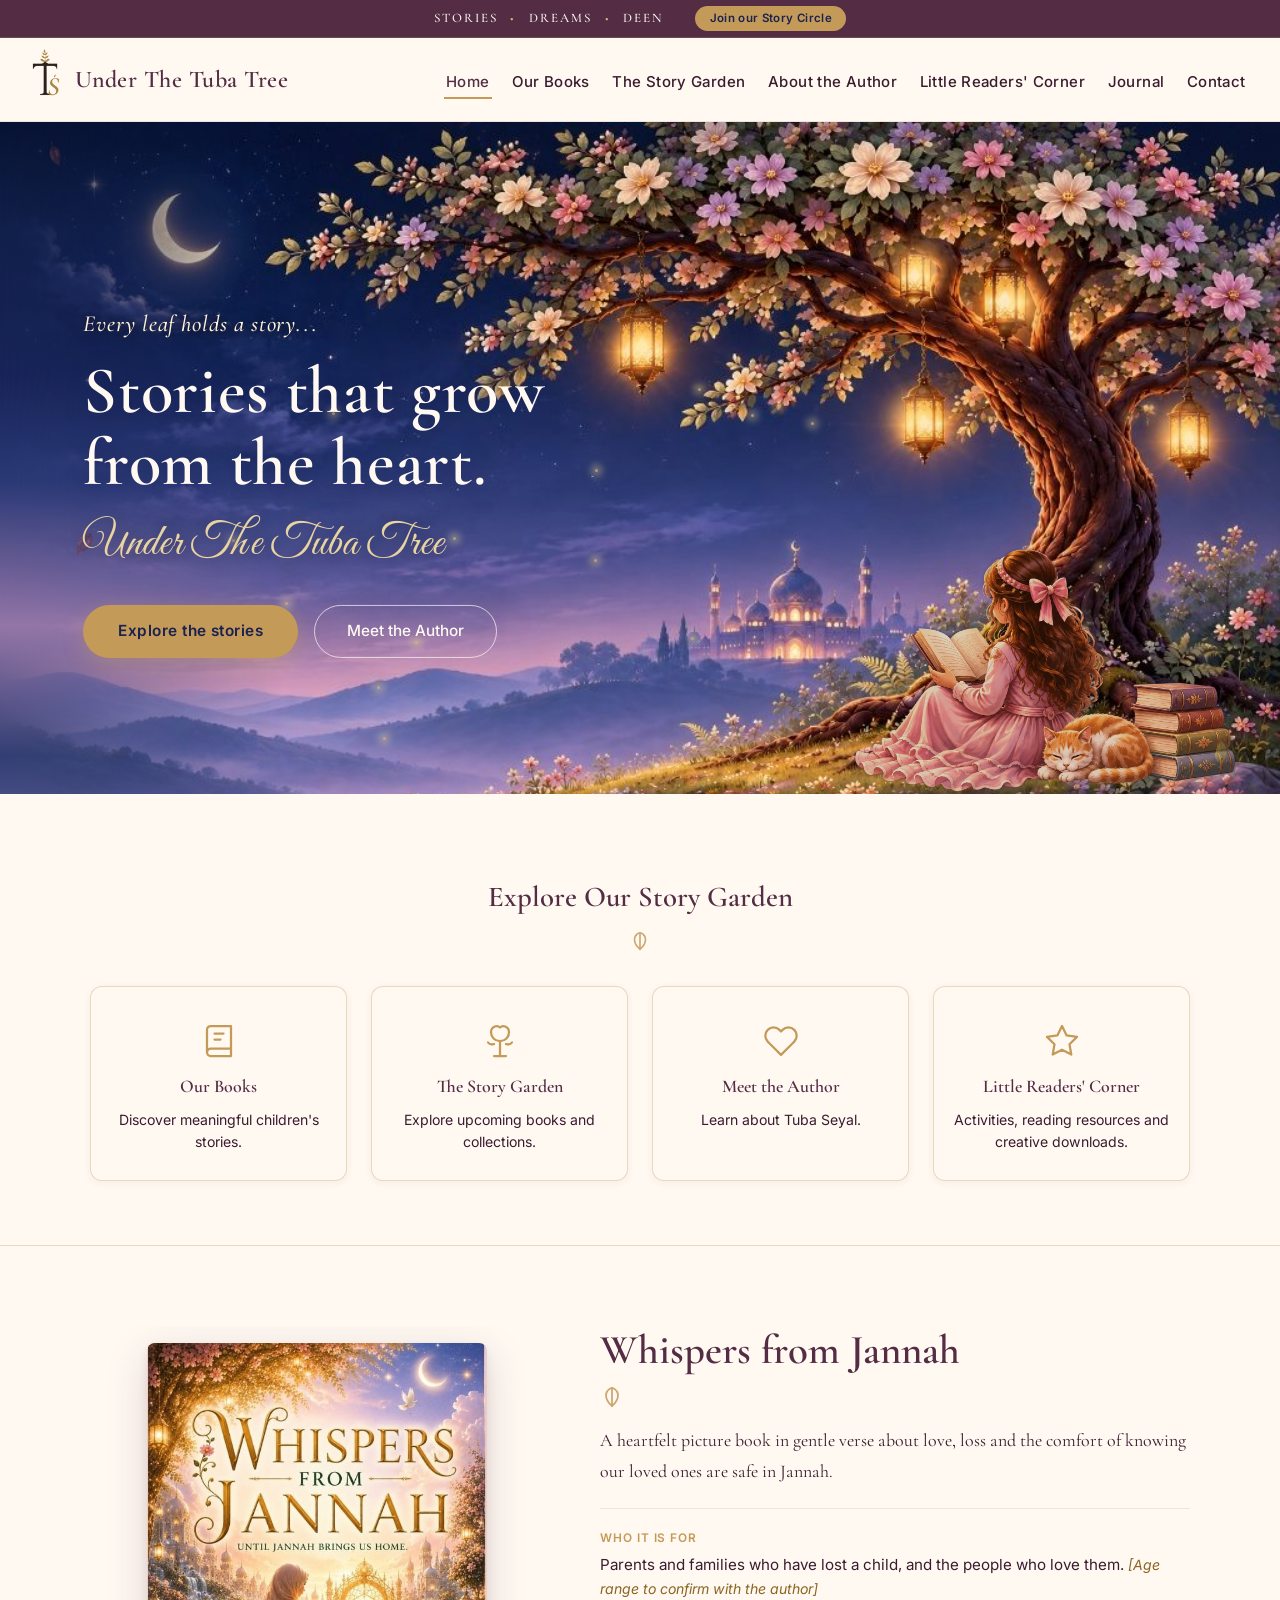
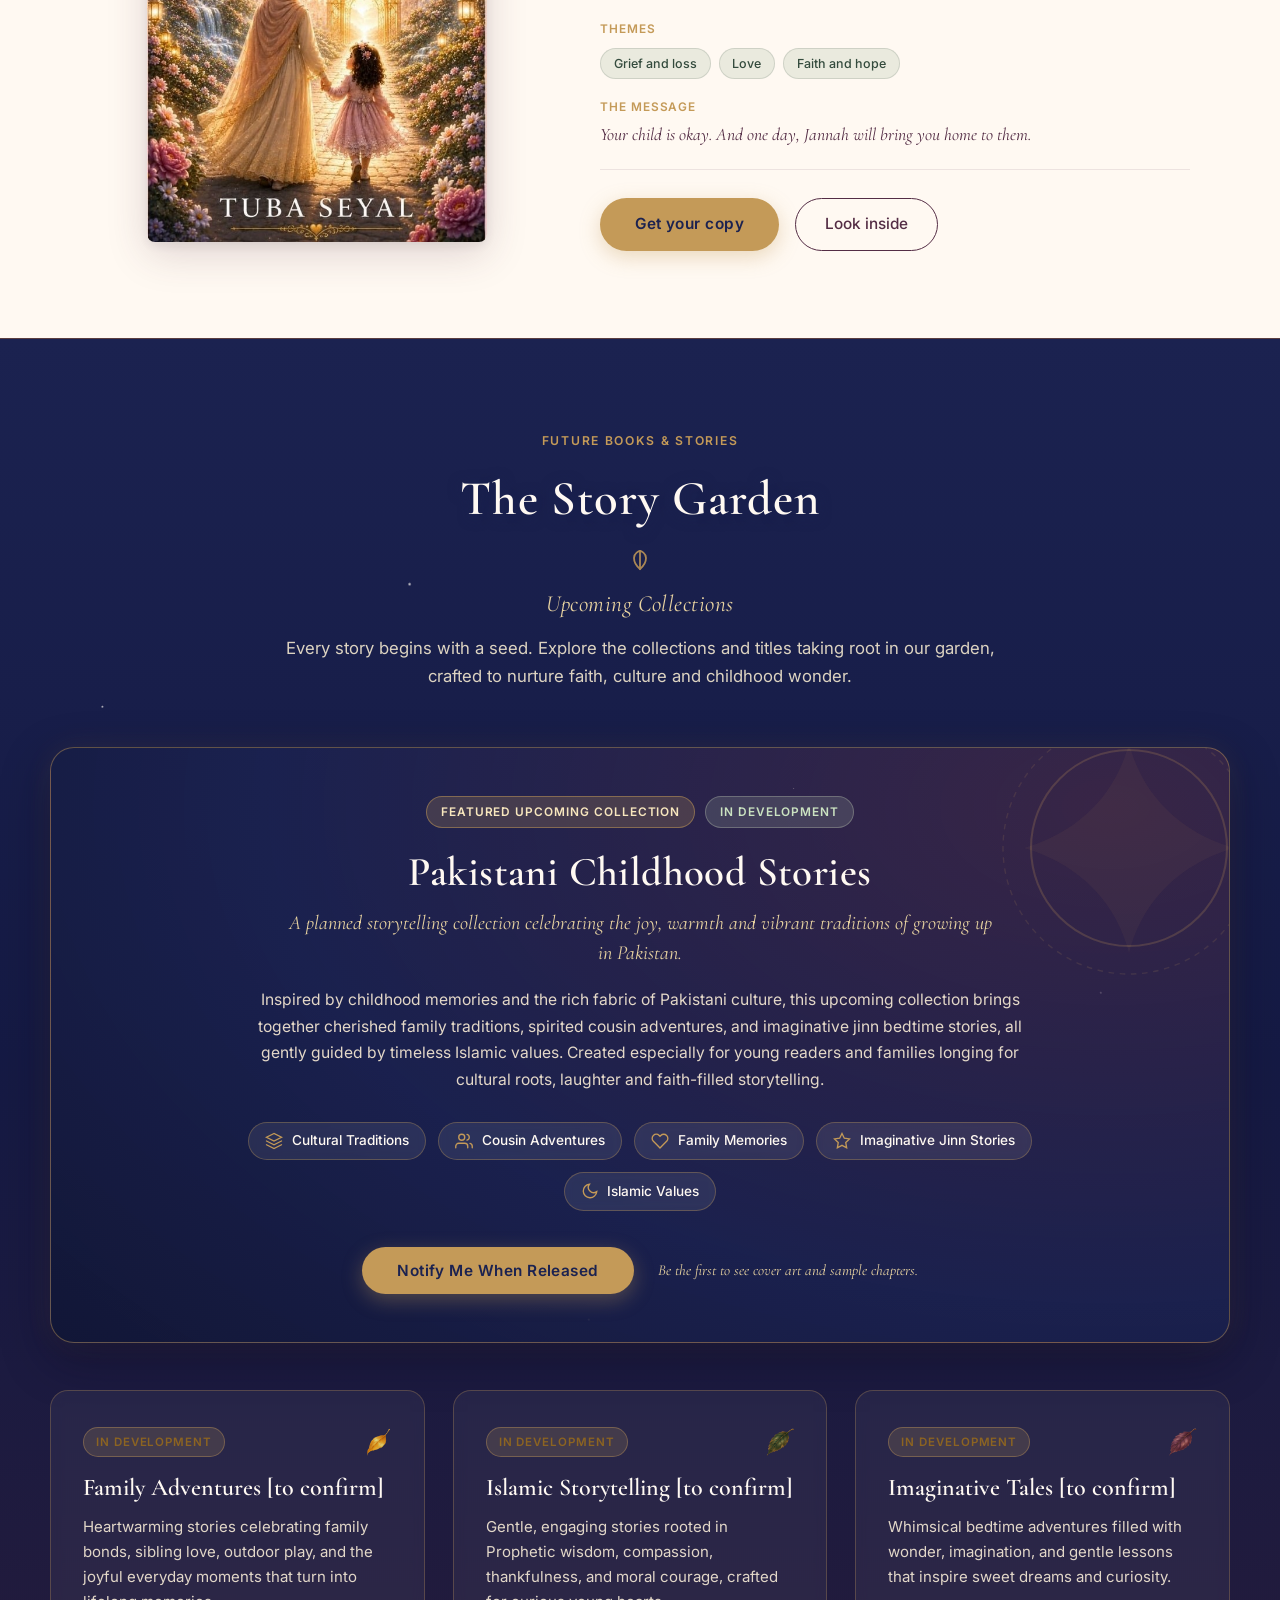
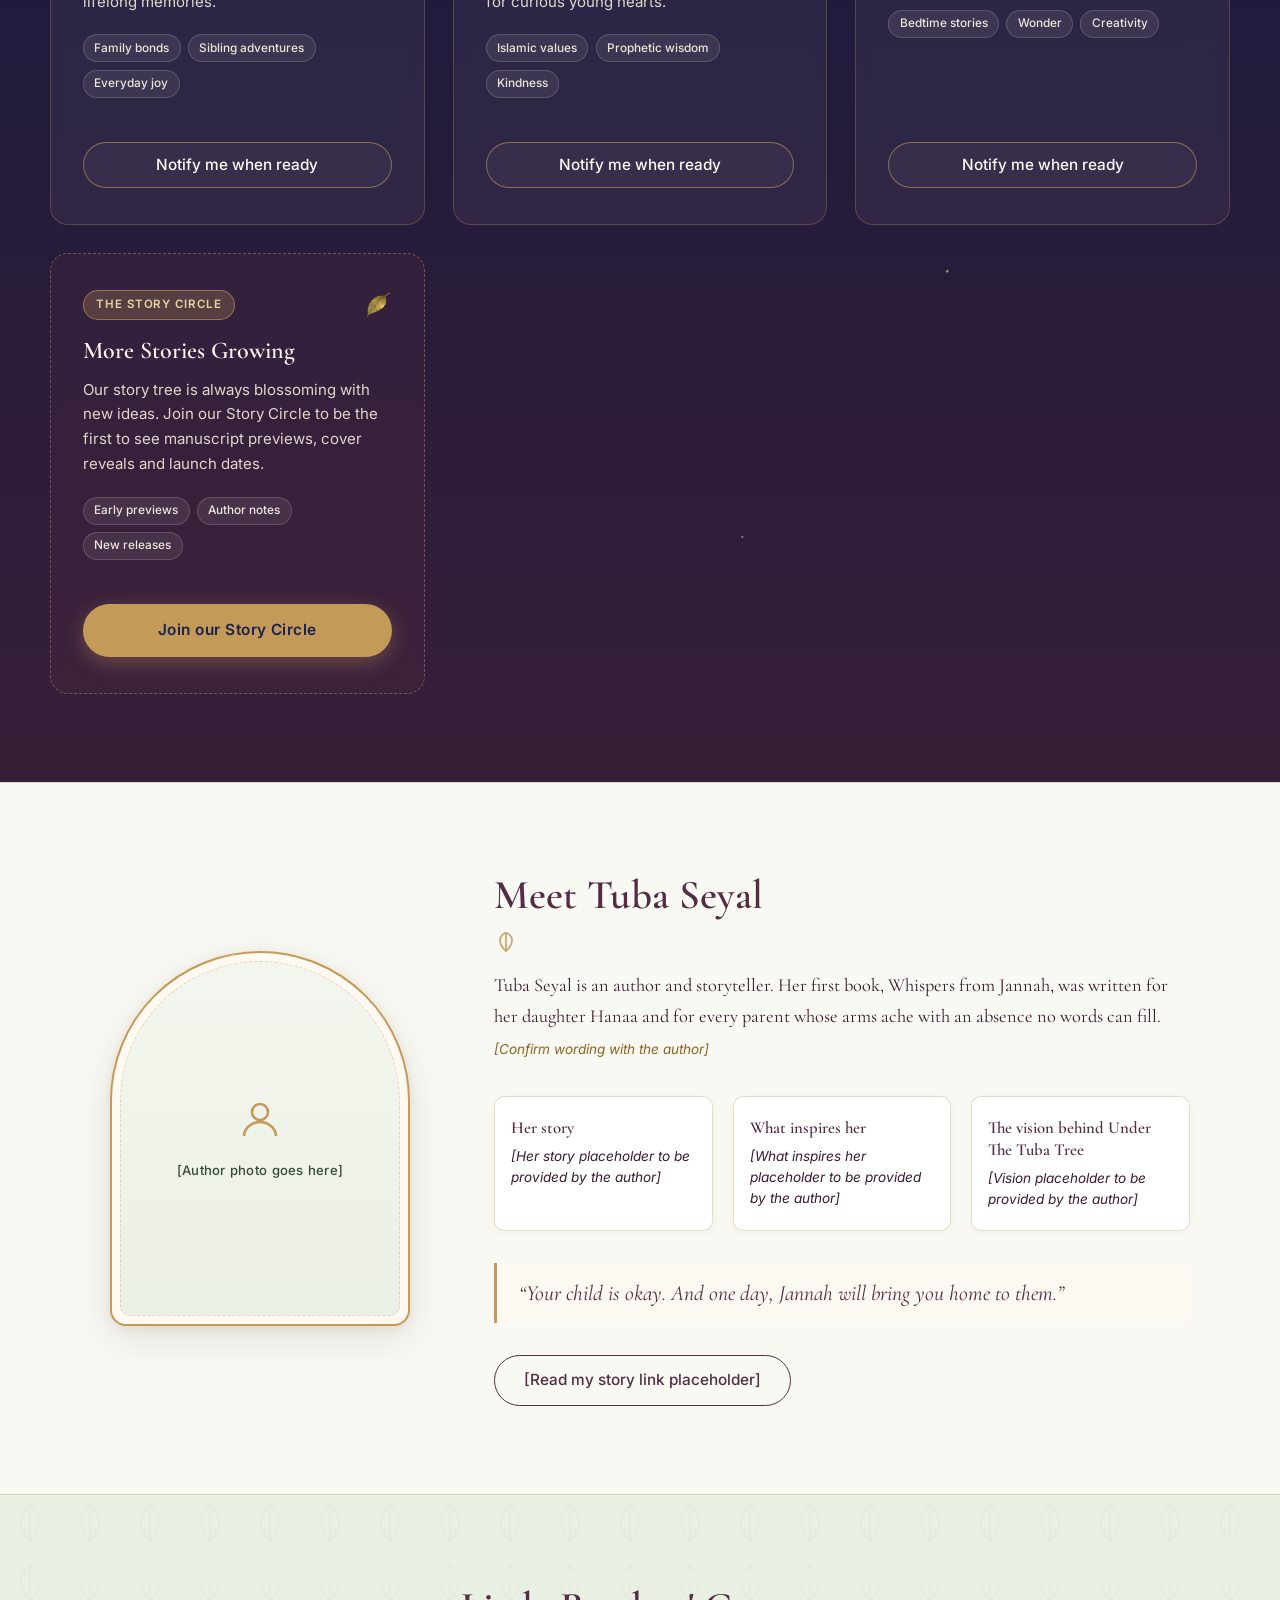
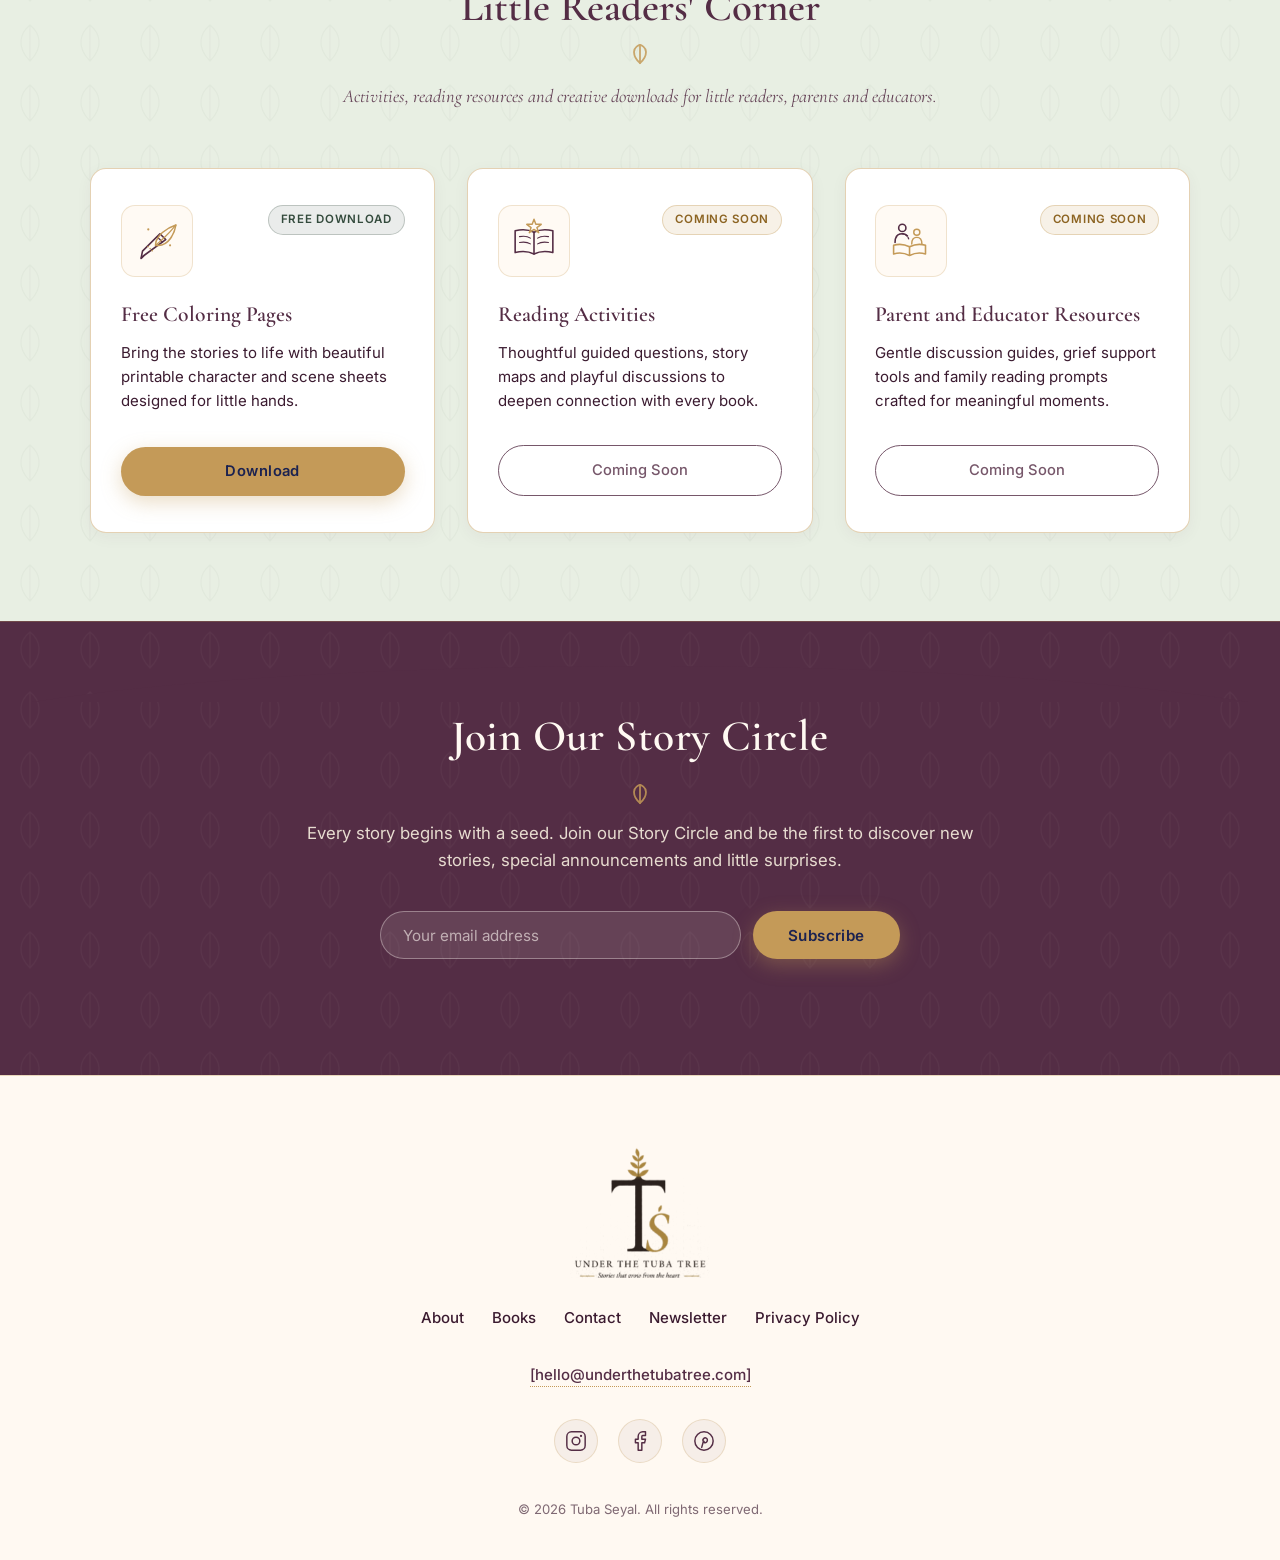
==== index.html @ 9bf0fc25 "gdf" ====
<!DOCTYPE html>
<html lang="en">
<head>
  <meta charset="UTF-8">
  <meta name="viewport" content="width=device-width, initial-scale=1.0">
  <title>Under The Tuba Tree | Stories • Dreams • Deen</title>
  <meta name="description" content="Under The Tuba Tree — heartfelt children's books woven with love, Islamic values and Pakistani heritage by Tuba Seyal.">

  <!-- Google Fonts Preconnect & Fonts -->
  <link rel="preconnect" href="https://fonts.googleapis.com">
  <link rel="preconnect" href="https://fonts.gstatic.com" crossorigin>
  <link href="https://fonts.googleapis.com/css2?family=Great+Vibes&family=Cormorant+Garamond:ital,wght@0,400;0,500;0,600;0,700;1,400;1,500&family=Inter:wght@400;500;600&display=swap" rel="stylesheet">

  <!-- Preload Fonts & Critical Hero Assets -->
  <link rel="preload" as="style" href="https://fonts.googleapis.com/css2?family=Great+Vibes&family=Cormorant+Garamond:ital,wght@0,400;0,500;0,600;0,700;1,400;1,500&family=Inter:wght@400;500;600&display=swap">
  <link rel="preload" as="image" href="assets/hero-bg.jpg?v=2" fetchpriority="high">
  <link rel="preload" as="image" href="assets/reader.png?v=2">
  <link rel="preload" as="image" href="assets/logo-mark.png?v=4">

  <!-- Stylesheet -->
  <link rel="stylesheet" href="style.css?v=22">
</head>
<body>

  <!-- Skip-to-content accessible link -->
  <a href="#heroSection" class="skip-link">Skip to main content</a>

  <!-- ===== TOP BAR (Deep Plum) ===== -->
  <header class="top-bar" id="topBar">
    <div class="top-bar__inner">
      <p class="top-bar__tagline">
        Stories <span class="bullet" aria-hidden="true">•</span> Dreams <span class="bullet" aria-hidden="true">•</span> Deen
      </p>
      <a href="#newsletter" class="top-bar__cta-btn">Join our Story Circle</a>
    </div>
  </header>

  <!-- ===== MAIN NAVIGATION ===== -->
  <nav class="main-nav" id="mainNav" aria-label="Main Navigation">
    <div class="main-nav__inner">
      <a href="#" class="brand-logo" aria-label="Under The Tuba Tree Home">
        <img src="assets/logo-mark.png?v=4" alt="Under The Tuba Tree sprout monogram" class="brand-logo__mark">
        <span class="brand-logo__text">Under The Tuba Tree</span>
      </a>

      <!-- Desktop Navigation Links -->
      <ul class="nav-menu nav-menu--desktop" id="navMenuDesktop">
        <li><a href="#" class="nav-link active">Home</a></li>
        <li><a href="#featured-book" class="nav-link">Our Books</a></li>
        <li><a href="#story-garden" class="nav-link">The Story Garden</a></li>
        <li><a href="#about" class="nav-link">About the Author</a></li>
        <li><a href="#readers-corner" class="nav-link">Little Readers' Corner</a></li>
        <li><a href="#journal" class="nav-link">Journal</a></li>
        <li><a href="#contact" class="nav-link">Contact</a></li>
      </ul>

      <!-- Mobile Hamburger Button -->
      <button class="menu-toggle" id="menuToggle" aria-label="Toggle navigation menu" aria-expanded="false" aria-controls="mobileDrawer">
        <span class="bar"></span>
        <span class="bar"></span>
        <span class="bar"></span>
      </button>
    </div>
  </nav>

  <!-- ===== MOBILE DRAWER ===== -->
  <div class="mobile-drawer" id="mobileDrawer" role="dialog" aria-label="Navigation menu" aria-modal="true" hidden>
    <div class="mobile-drawer__backdrop" id="drawerBackdrop"></div>
    <div class="mobile-drawer__panel" id="drawerPanel">
      <button class="mobile-drawer__close" id="drawerClose" aria-label="Close navigation menu">
        <svg width="24" height="24" viewBox="0 0 24 24" fill="none" stroke="currentColor" stroke-width="2" stroke-linecap="round">
          <line x1="18" y1="6" x2="6" y2="18"/><line x1="6" y1="6" x2="18" y2="18"/>
        </svg>
      </button>
      <ul class="mobile-drawer__links">
        <li><a href="#" class="mobile-drawer__link">Home</a></li>
        <li><a href="#featured-book" class="mobile-drawer__link">Our Books</a></li>
        <li><a href="#story-garden" class="mobile-drawer__link">The Story Garden</a></li>
        <li><a href="#about" class="mobile-drawer__link">About the Author</a></li>
        <li><a href="#readers-corner" class="mobile-drawer__link">Little Readers' Corner</a></li>
        <li><a href="#journal" class="mobile-drawer__link">Journal</a></li>
        <li><a href="#contact" class="mobile-drawer__link">Contact</a></li>
      </ul>
      <a href="#newsletter" class="mobile-drawer__cta btn-gold">Join our Story Circle</a>
    </div>
  </div>

  <!-- ===== HERO SECTION ===== -->
  <section class="hero-section" id="heroSection" aria-label="Welcome Hero">

    <!-- Stage: 16:9 artwork container, anchored right -->
    <div class="stage" id="stage">

      <!-- Background Scene -->
      <picture class="stage__picture">
        <source media="(max-width: 600px)" srcset="assets/hero-bg.jpg?v=2">
        <img src="assets/hero-bg.jpg?v=2"
             alt="Moonlit night scene with blooming tree, glowing lanterns, crescent moon and distant palace"
             class="stage__bg" id="heroBg"
             fetchpriority="high" decoding="sync">
      </picture>

      <!-- Decorative Reader Character Layer -->
      <div class="reader-character" id="readerCharacter" aria-hidden="true">
        <div class="reader-character__shadow"></div>
        <div class="reader-character__body">
          <img src="assets/reader.png?v=2"
               alt=""
               class="reader-character__img"
               id="readerImg"
               decoding="async">
        </div>
      </div>

      <!-- Lantern Glow Layer -->
      <div class="lantern-glows" id="lanternGlows" aria-hidden="true">
        <div class="glow lantern-1" style="left: 50.0%; top: 31.0%;"></div>
        <div class="glow lantern-2" style="left: 72.0%; top: 20.0%;"></div>
        <div class="glow lantern-3" style="left: 79.5%; top: 25.0%;"></div>
        <div class="glow lantern-4" style="left: 71.5%; top: 41.0%;"></div>
        <div class="glow lantern-5" style="left: 92.5%; top: 43.0%;"></div>
      </div>

      <!-- Fireflies Layer -->
      <div class="fireflies-layer" id="firefliesLayer" aria-hidden="true"></div>

      <!-- Falling Leaves Canvas Layer -->
      <canvas id="leavesCanvas" class="leaves-canvas" aria-hidden="true"></canvas>

    </div>
    <!-- /stage -->

    <!-- Hero Content (Left-aligned on Desktop, Center/Bottom on Mobile) -->
    <div class="hero-content" id="heroContent">
      <p class="hero-tagline" id="heroTagline">Every leaf holds a story...</p>
      <h1 class="hero-headline" id="heroHeadline">Stories that grow<br>from the heart.</h1>
      <p class="hero-signature" id="heroSignature">Under The Tuba Tree</p>
      <div class="hero-action" id="heroAction">
        <a href="#story-garden" class="btn-gold" id="exploreBtn">
          Explore the stories
        </a>
        <a href="#about" class="btn-ghost" id="meetAuthorBtn">
          Meet the Author
        </a>
      </div>
    </div>

  </section>

  <!-- ===== EXPLORE — Navigation Cards ===== -->
  <section class="explore-section" id="explore" aria-label="Explore Our Story Garden">
    <!-- Curved SVG divider overlapping hero -->
    <div class="explore-divider" aria-hidden="true">
      <svg viewBox="0 0 1440 80" preserveAspectRatio="none" xmlns="http://www.w3.org/2000/svg">
        <path d="M0,80 C360,0 1080,0 1440,80 L1440,80 L0,80 Z" fill="var(--color-ivory)"/>
      </svg>
    </div>
    <div class="explore-inner section__container">
      <h2 class="explore-heading">
        Explore Our Story Garden
        <span class="leaf-ornament" aria-hidden="true">
          <svg width="22" height="22" viewBox="0 0 24 24" fill="none" stroke="var(--color-gold)" stroke-width="1.8" stroke-linecap="round"><path d="M12 21 C12 21 18 16 18 10 C18 5 13 3 12 3 C11 3 6 5 6 10 C6 16 12 21 12 21 Z"/><path d="M12 3 L12 21"/></svg>
        </span>
      </h2>
      <div class="explore-cards" id="exploreCards">
        <!-- Cards generated from JS NAV_CARDS array -->
      </div>
    </div>
  </section>

  <!-- ===== FEATURED BOOK ===== -->
  <section class="section section--ivory" id="featured-book">
    <div class="section-divider section-divider--to-ivory" aria-hidden="true">
      <svg viewBox="0 0 1440 48" preserveAspectRatio="none" xmlns="http://www.w3.org/2000/svg">
        <path d="M0,0 C480,48 960,48 1440,0 L1440,48 L0,48 Z" fill="var(--color-ivory)"/>
      </svg>
    </div>
    <div class="section__container featured-book reveal-on-scroll">
      <div class="featured-book__cover">
        <img src="assets/cover.jpg?v=2" alt="Whispers from Jannah book cover" class="featured-book__img" width="583" height="856" loading="lazy">
      </div>
      <div class="featured-book__info">
        <h2 class="section__heading">
          Whispers from Jannah
          <span class="leaf-ornament" aria-hidden="true">
            <svg width="24" height="24" viewBox="0 0 24 24" fill="none" stroke="var(--color-gold)" stroke-width="1.8" stroke-linecap="round"><path d="M12 21 C12 21 18 16 18 10 C18 5 13 3 12 3 C11 3 6 5 6 10 C6 16 12 21 12 21 Z"/><path d="M12 3 L12 21"/></svg>
          </span>
        </h2>
        <p class="featured-book__desc">A heartfelt picture book in gentle verse about love, loss and the comfort of knowing our loved ones are safe in Jannah.</p>

        <!-- Three labeled editorial blocks -->
        <div class="featured-book__blocks">
          <div class="featured-book__block">
            <h3 class="featured-book__block-label">Who it is for</h3>
            <p class="featured-book__block-text">Parents and families who have lost a child, and the people who love them. <span class="placeholder-text">[Age range to confirm with the author]</span></p>
          </div>

          <div class="featured-book__block">
            <h3 class="featured-book__block-label">Themes</h3>
            <div class="featured-book__tags">
              <span class="tag">Grief and loss</span>
              <span class="tag">Love</span>
              <span class="tag">Faith and hope</span>
            </div>
          </div>

          <div class="featured-book__block">
            <h3 class="featured-book__block-label">The message</h3>
            <p class="featured-book__block-text featured-book__block-text--message">Your child is okay. And one day, Jannah will bring you home to them.</p>
          </div>
        </div>

        <div class="featured-book__actions">
          <a href="#" class="btn-gold">Get your copy</a>
          <a href="#" class="btn-outline">Look inside</a>
        </div>
      </div>
    </div>
  </section>

  <!-- ===== SECTION 5: THE STORY GARDEN — UPCOMING COLLECTIONS ===== -->
  <section class="section sg" id="story-garden" aria-labelledby="sgHeading">

    <!-- CSS stars background -->
    <div class="sg__stars" aria-hidden="true"></div>

    <div class="section__container sg__container">

      <!-- Section header -->
      <header class="sg__header reveal-on-scroll">
        <span class="sg__eyebrow">Future Books &amp; Stories</span>
        <h2 class="sg__title" id="sgHeading">
          The Story Garden
          <span class="leaf-ornament" aria-hidden="true">
            <svg width="24" height="24" viewBox="0 0 24 24" fill="none" stroke="var(--color-gold)" stroke-width="1.8" stroke-linecap="round"><path d="M12 21 C12 21 18 16 18 10 C18 5 13 3 12 3 C11 3 6 5 6 10 C6 16 12 21 12 21 Z"/><path d="M12 3 L12 21"/></svg>
          </span>
        </h2>
        <p class="sg__subtitle">Upcoming Collections</p>
        <p class="sg__tagline">Every story begins with a seed. Explore the collections and titles taking root in our garden, crafted to nurture faith, culture and childhood wonder.</p>
      </header>

      <!-- Spotlight: Pakistani Childhood Storytelling Collection -->
      <div class="sg-spotlight reveal-on-scroll">
        <div class="sg-spotlight__decor" aria-hidden="true">
          <svg width="280" height="280" viewBox="0 0 200 200" fill="none" xmlns="http://www.w3.org/2000/svg">
            <circle cx="100" cy="100" r="90" stroke="rgba(196, 154, 88, 0.18)" stroke-width="1" stroke-dasharray="4 4"/>
            <circle cx="100" cy="100" r="70" stroke="rgba(196, 154, 88, 0.28)" stroke-width="1.5"/>
            <path d="M100 25 C110 65 140 90 175 100 C140 110 110 135 100 175 C90 135 60 110 25 100 C60 90 90 65 100 25 Z" fill="rgba(196, 154, 88, 0.08)"/>
          </svg>
        </div>

        <div class="sg-spotlight__inner">
          <div class="sg-spotlight__badges">
            <span class="sg-badge sg-badge--spotlight">Featured Upcoming Collection</span>
            <span class="sg-badge sg-badge--status">In Development</span>
          </div>

          <h3 class="sg-spotlight__title">Pakistani Childhood Stories</h3>
          <p class="sg-spotlight__lead">A planned storytelling collection celebrating the joy, warmth and vibrant traditions of growing up in Pakistan.</p>

          <p class="sg-spotlight__desc">
            Inspired by childhood memories and the rich fabric of Pakistani culture, this upcoming collection brings together cherished family traditions, spirited cousin adventures, and imaginative jinn bedtime stories, all gently guided by timeless Islamic values. Created especially for young readers and families longing for cultural roots, laughter and faith-filled storytelling.
          </p>

          <!-- Core Themes of the Collection -->
          <div class="sg-spotlight__pillars" aria-label="Collection themes">
            <div class="sg-pillar">
              <span class="sg-pillar__icon" aria-hidden="true">
                <svg width="18" height="18" viewBox="0 0 24 24" fill="none" stroke="currentColor" stroke-width="1.8" stroke-linecap="round"><path d="M12 2L2 7l10 5 10-5-10-5zM2 17l10 5 10-5M2 12l10 5 10-5"/></svg>
              </span>
              <span>Cultural Traditions</span>
            </div>

            <div class="sg-pillar">
              <span class="sg-pillar__icon" aria-hidden="true">
                <svg width="18" height="18" viewBox="0 0 24 24" fill="none" stroke="currentColor" stroke-width="1.8" stroke-linecap="round"><path d="M17 21v-2a4 4 0 0 0-4-4H5a4 4 0 0 0-4 4v2"/><circle cx="9" cy="7" r="4"/><path d="M23 21v-2a4 4 0 0 0-3-3.87"/><path d="M16 3.13a4 4 0 0 1 0 7.75"/></svg>
              </span>
              <span>Cousin Adventures</span>
            </div>

            <div class="sg-pillar">
              <span class="sg-pillar__icon" aria-hidden="true">
                <svg width="18" height="18" viewBox="0 0 24 24" fill="none" stroke="currentColor" stroke-width="1.8" stroke-linecap="round"><path d="M20.84 4.61a5.5 5.5 0 0 0-7.78 0L12 5.67l-1.06-1.06a5.5 5.5 0 0 0-7.78 7.78l1.06 1.06L12 21.23l7.78-7.78 1.06-1.06a5.5 5.5 0 0 0 0-7.78z"/></svg>
              </span>
              <span>Family Memories</span>
            </div>

            <div class="sg-pillar">
              <span class="sg-pillar__icon" aria-hidden="true">
                <svg width="18" height="18" viewBox="0 0 24 24" fill="none" stroke="currentColor" stroke-width="1.8" stroke-linecap="round"><polygon points="12 2 15.09 8.26 22 9.27 17 14.14 18.18 21.02 12 17.77 5.82 21.02 7 14.14 2 9.27 8.91 8.26 12 2"/></svg>
              </span>
              <span>Imaginative Jinn Stories</span>
            </div>

            <div class="sg-pillar">
              <span class="sg-pillar__icon" aria-hidden="true">
                <svg width="18" height="18" viewBox="0 0 24 24" fill="none" stroke="currentColor" stroke-width="1.8" stroke-linecap="round"><path d="M21 12.79A9 9 0 1 1 11.21 3 7 7 0 0 0 21 12.79z"/></svg>
              </span>
              <span>Islamic Values</span>
            </div>
          </div>

          <div class="sg-spotlight__footer">
            <button type="button" class="btn-gold sg-notify-trigger" data-title="Pakistani Childhood Stories">
              Notify Me When Released
            </button>
            <span class="sg-spotlight__note">Be the first to see cover art and sample chapters.</span>
          </div>
        </div>
      </div>

      <!-- Upcoming Collections Grid (Data-driven, easy to update) -->
      <div class="sg-grid" id="sgCollectionsGrid">
        <!-- Rendered by JS via UPCOMING_COLLECTIONS -->
      </div>

    </div>

  </section>

  <!-- ===== NOTIFY MODAL ===== -->
  <div class="notify-modal" id="notifyModal" role="dialog" aria-label="Get notified when this book is available" aria-modal="true" hidden>
    <div class="notify-modal__backdrop" id="notifyBackdrop"></div>
    <div class="notify-modal__card" id="notifyCard">
      <button class="notify-modal__close" id="notifyClose" aria-label="Close notification signup">
        <svg width="20" height="20" viewBox="0 0 24 24" fill="none" stroke="currentColor" stroke-width="2.5" stroke-linecap="round"><line x1="18" y1="6" x2="6" y2="18"/><line x1="6" y1="6" x2="18" y2="18"/></svg>
      </button>
      <h3 class="notify-modal__heading" id="notifyHeading">Get Notified</h3>
      <p class="notify-modal__desc" id="notifyDesc">We will let you know when this book is ready.</p>
      <form class="notify-modal__form" id="notifyForm" action="#" method="post">
        <input type="email" class="notify-modal__input" id="notifyEmail" placeholder="Your email address" aria-label="Email address" required>
        <button type="submit" class="notify-modal__btn btn-gold">Notify Me</button>
      </form>
      <p class="notify-modal__success" id="notifySuccess" hidden>Thank you! We will be in touch.</p>
    </div>
  </div>

  <!-- ===== ABOUT THE AUTHOR ===== -->
  <section class="about-section" id="about" aria-label="About the Author">
    <div class="section-divider section-divider--to-sage-ivory" aria-hidden="true">
      <svg viewBox="0 0 1440 48" preserveAspectRatio="none" xmlns="http://www.w3.org/2000/svg">
        <path d="M0,48 C360,0 1080,0 1440,48 L1440,48 L0,48 Z" fill="#F8F9F3"/>
      </svg>
    </div>
    <div class="section__container about-author reveal-on-scroll">
      <div class="about-author__photo-col">
        <div class="about-author__frame" aria-label="Author portrait">
          <!-- Fallback placeholder: author.jpg not present -->
          <div class="about-author__placeholder">
            <svg width="48" height="48" viewBox="0 0 24 24" fill="none" stroke="var(--color-gold)" stroke-width="1.3" aria-hidden="true">
              <circle cx="12" cy="8" r="4"/><path d="M4 20c0-4 4-7 8-7s8 3 8 7"/>
            </svg>
            <span class="about-author__placeholder-text">[Author photo goes here]</span>
          </div>
        </div>
      </div>
      <div class="about-author__text">
        <h2 class="section__heading">
          Meet Tuba Seyal
          <span class="leaf-ornament" aria-hidden="true">
            <svg width="24" height="24" viewBox="0 0 24 24" fill="none" stroke="var(--color-gold)" stroke-width="1.8" stroke-linecap="round"><path d="M12 21 C12 21 18 16 18 10 C18 5 13 3 12 3 C11 3 6 5 6 10 C6 16 12 21 12 21 Z"/><path d="M12 3 L12 21"/></svg>
          </span>
        </h2>
        <p class="about-author__lead">
          Tuba Seyal is an author and storyteller. Her first book, Whispers from Jannah, was written for her daughter Hanaa and for every parent whose arms ache with an absence no words can fill. <span class="about-placeholder">[Confirm wording with the author]</span>
        </p>

        <div class="about-blocks">
          <div class="about-block">
            <h3 class="about-block__title">Her story</h3>
            <p class="about-block__desc">[Her story placeholder to be provided by the author]</p>
          </div>
          <div class="about-block">
            <h3 class="about-block__title">What inspires her</h3>
            <p class="about-block__desc">[What inspires her placeholder to be provided by the author]</p>
          </div>
          <div class="about-block">
            <h3 class="about-block__title">The vision behind Under The Tuba Tree</h3>
            <p class="about-block__desc">[Vision placeholder to be provided by the author]</p>
          </div>
        </div>

        <blockquote class="about-quote">
          <p class="about-quote__text">&ldquo;Your child is okay. And one day, Jannah will bring you home to them.&rdquo;</p>
        </blockquote>

        <div class="about-author__action">
          <a href="#" class="btn-outline">[Read my story link placeholder]</a>
        </div>
      </div>
    </div>
  </section>

  <!-- ===== LITTLE READERS' CORNER ===== -->
  <section class="readers-section" id="readers-corner" aria-label="Little Readers' Corner">
    <div class="section-divider section-divider--to-sage" aria-hidden="true">
      <svg viewBox="0 0 1440 48" preserveAspectRatio="none" xmlns="http://www.w3.org/2000/svg">
        <path d="M0,0 C480,48 960,48 1440,0 L1440,48 L0,48 Z" fill="#E8EFE3"/>
      </svg>
    </div>
    <div class="section__container reveal-on-scroll">
      <header class="readers-header">
        <h2 class="section__heading section__heading--center">
          Little Readers' Corner
          <span class="leaf-ornament" aria-hidden="true">
            <svg width="24" height="24" viewBox="0 0 24 24" fill="none" stroke="var(--color-gold)" stroke-width="1.8" stroke-linecap="round"><path d="M12 21 C12 21 18 16 18 10 C18 5 13 3 12 3 C11 3 6 5 6 10 C6 16 12 21 12 21 Z"/><path d="M12 3 L12 21"/></svg>
          </span>
        </h2>
        <p class="readers-subheading">Activities, reading resources and creative downloads for little readers, parents and educators.</p>
      </header>
      <div class="readers-tiles" id="readersTiles">
        <!-- Rendered dynamically by script.js from READERS_CORNER_RESOURCES array -->
      </div>
    </div>
  </section>

  <!-- ===== JOIN OUR STORY CIRCLE (Newsletter) ===== -->
  <section class="newsletter-band" id="newsletter" aria-label="Newsletter">
    <div class="section-divider section-divider--to-plum" aria-hidden="true">
      <svg viewBox="0 0 1440 48" preserveAspectRatio="none" xmlns="http://www.w3.org/2000/svg">
        <path d="M0,48 C360,0 1080,0 1440,48 L1440,48 L0,48 Z" fill="var(--color-deep-plum)"/>
      </svg>
    </div>
    <div class="section__container newsletter-band__inner reveal-on-scroll">
      <h2 class="newsletter-band__heading">
        Join Our Story Circle
        <span class="leaf-ornament" aria-hidden="true">
          <svg width="24" height="24" viewBox="0 0 24 24" fill="none" stroke="var(--color-gold)" stroke-width="1.8" stroke-linecap="round"><path d="M12 21 C12 21 18 16 18 10 C18 5 13 3 12 3 C11 3 6 5 6 10 C6 16 12 21 12 21 Z"/><path d="M12 3 L12 21"/></svg>
        </span>
      </h2>
      <p class="newsletter-band__tagline">Every story begins with a seed. Join our Story Circle and be the first to discover new stories, special announcements and little surprises.</p>
      
      <form class="newsletter-form" id="newsletterForm" action="#" method="post" aria-label="Story Circle newsletter signup" novalidate>
        <!-- Visually hidden label -->
        <label for="newsletterEmail" class="sr-only">Your email address</label>
        
        <!-- Honeypot field for spam prevention (hidden from real users) -->
        <div class="newsletter-form__hp" aria-hidden="true" style="position: absolute; left: -9999px; width: 1px; height: 1px; overflow: hidden;">
          <label for="newsletterHp">Leave this field blank</label>
          <input type="text" name="b_comment" id="newsletterHp" tabindex="-1" autocomplete="off">
        </div>

        <div class="newsletter-form__fields">
          <input type="email" id="newsletterEmail" name="email" class="newsletter-form__input" placeholder="Your email address" required aria-describedby="newsletterMsg">
          <button type="submit" class="newsletter-form__btn btn-gold">Subscribe</button>
        </div>

        <!-- Inline success and error messages -->
        <div class="newsletter-form__messages" id="newsletterMsg" aria-live="polite">
          <p class="newsletter-msg newsletter-msg--success" id="newsletterSuccess" hidden>Thank you for joining our Story Circle! Welcome to our family.</p>
          <p class="newsletter-msg newsletter-msg--error" id="newsletterError" hidden>Please enter a valid email address.</p>
        </div>
      </form>
    </div>
  </section>

  <!-- ===== FOOTER ===== -->
  <footer class="site-footer" id="contact" aria-label="Site footer">
    <div class="section__container footer__inner">
      <div class="footer__brand">
        <a href="#" aria-label="Under The Tuba Tree Home">
          <img src="assets/logo-lockup.png" alt="Under The Tuba Tree — Stories that grow from the heart" class="footer__logo-lockup" width="860" height="800" loading="lazy">
        </a>
      </div>

      <nav class="footer__links" aria-label="Footer Navigation">
        <a href="#about">About</a>
        <a href="#featured-book">Books</a>
        <a href="#contact">Contact</a>
        <a href="#newsletter">Newsletter</a>
        <a href="#">Privacy Policy</a>
      </nav>

      <div class="footer__contact-info">
        <a href="mailto:[hello@underthetubatree.com]" class="footer__email">[hello@underthetubatree.com]</a>
      </div>

      <div class="footer__socials" aria-label="Social media links">
        <a href="https://instagram.com/underthetubatree" target="_blank" rel="noopener noreferrer" class="footer__social-link" aria-label="Instagram (opens in a new tab)">
          <svg width="22" height="22" viewBox="0 0 24 24" fill="none" stroke="currentColor" stroke-width="1.6" stroke-linecap="round" stroke-linejoin="round" aria-hidden="true">
            <rect x="2" y="2" width="20" height="20" rx="5"/>
            <circle cx="12" cy="12" r="4.2"/>
            <circle cx="17.5" cy="6.5" r="1.2" fill="currentColor" stroke="none"/>
          </svg>
        </a>
        <a href="#" class="footer__social-link" aria-label="Facebook placeholder">
          <svg width="22" height="22" viewBox="0 0 24 24" fill="none" stroke="currentColor" stroke-width="1.6" stroke-linecap="round" stroke-linejoin="round" aria-hidden="true">
            <path d="M18 2h-3a5 5 0 0 0-5 5v3H7v4h3v8h4v-8h3l1-4h-4V7a1 1 0 0 1 1-1h3z"/>
          </svg>
        </a>
        <a href="#" class="footer__social-link" aria-label="Pinterest placeholder">
          <svg width="22" height="22" viewBox="0 0 24 24" fill="none" stroke="currentColor" stroke-width="1.6" stroke-linecap="round" stroke-linejoin="round" aria-hidden="true">
            <circle cx="12" cy="12" r="10"/>
            <path d="M9.5 19l1.8-6.5m0 0c-.6-1-.5-2.6.5-3.4 1.2-1 3.4-.5 3.8 1.2.4 1.7-.7 3.7-2.2 3.7-.9 0-1.5-.6-1.3-1.4"/>
          </svg>
        </a>
      </div>

      <p class="footer__copy">&copy; 2026 Tuba Seyal. All rights reserved.</p>
    </div>
  </footer>

  <!-- Section margin drifting leaves (desktop/tablet decorative, visible only when section in view) -->
  <div class="margin-leaves" id="marginLeaves" aria-hidden="true"></div>

  <!-- Main JavaScript (deferred for performance) -->
  <script src="script.js?v=22" defer></script>
</body>
</html>
---- style.css ----
/* ==========================================================================
   CSS VARIABLES & DESIGN SYSTEM
   Brand: Under The Tuba Tree — Moonlit Night Theme
   ========================================================================== */
:root {
  /* Brand Colour Palette */
  --color-ivory:        #FFF9F2;
  --color-deep-plum:    #542D45;
  --color-forest-green: #344B3D;
  --color-sage:         #B9C7B0;
  --color-lavender:     #D9C6E5;
  --color-gold:         #C49A58;
  --color-night-navy:   #1B2250;

  /* Extended UI Accents */
  --color-plum-hover:    #3d1c31;
  --color-gold-light:    #e0b875;
  --color-gold-dim:      rgba(196, 154, 88, 0.35);
  --color-text-dark:     #3b1b30;
  --color-border-subtle: rgba(84, 45, 69, 0.10);
  --color-sage-bg:       #EFF3EB;

  /* Typography */
  --font-script: 'Great Vibes', cursive;
  --font-serif:  'Cormorant Garamond', 'Playfair Display', Georgia, serif;
  --font-sans:   'Inter', -apple-system, BlinkMacSystemFont, "Segoe UI", Roboto, sans-serif;

  /* Layout & Sizing */
  --top-bar-height: 38px;
  --nav-height: 84px;
  --header-total-height: calc(var(--top-bar-height) + var(--nav-height));

  /* Hero BG image path (easy to swap for WordPress / portrait) */
  --hero-bg-url: url('assets/hero-bg.jpg');

  /* Night sky left-gradient colours (sampled from artwork's left edge) */
  --sky-top:    #081333;
  --sky-mid:    #172458;
  --sky-bottom: #9476A8;
}

/* ==========================================================================
   BASE & RESET
   ========================================================================== */
*, *::before, *::after {
  box-sizing: border-box;
  margin: 0;
  padding: 0;
}

html {
  scroll-behavior: smooth;
  font-size: 16px;
}

body {
  font-family: var(--font-sans);
  background-color: var(--color-ivory);
  color: var(--color-deep-plum);
  line-height: 1.6;
  overflow-x: hidden;
  -webkit-font-smoothing: antialiased;
  -moz-osx-font-smoothing: grayscale;
}

/* Body scroll lock when drawer is open */
body.drawer-open {
  overflow: hidden;
}

img { max-width: 100%; height: auto; display: block; }
a   { color: inherit; }

/* Accessible Skip to Content Link */
.skip-link {
  position: absolute;
  top: -100px;
  left: 1rem;
  background-color: var(--color-deep-plum);
  color: var(--color-ivory);
  padding: 0.75rem 1.25rem;
  border-radius: 0 0 8px 8px;
  border: 2px solid var(--color-gold);
  font-family: var(--font-sans);
  font-size: 0.92rem;
  font-weight: 600;
  text-decoration: none;
  z-index: 2000;
  transition: top 0.2s ease;
}

.skip-link:focus {
  top: 0;
  outline: 3px solid var(--color-gold);
  outline-offset: 2px;
}

/* Sections scroll margin to account for sticky header */
section[id],
footer[id] {
  scroll-margin-top: var(--header-total-height);
}

/* Gold leaf ornament under each H2 — normal in-flow element centered between H2 and subtitle */
.leaf-ornament {
  display: block;
  margin: 10px auto 14px;
  width: 24px;
  height: 24px;
  opacity: 0.85;
  position: static;
  line-height: 1;
}

.leaf-ornament svg {
  display: block;
  margin: 0 auto;
}

.section__heading--center .leaf-ornament,
.sg__title .leaf-ornament,
.explore-heading .leaf-ornament,
.newsletter-band__heading .leaf-ornament {
  margin: 10px auto 14px;
}

.section__heading:not(.section__heading--center) .leaf-ornament {
  margin: 10px 0 14px;
}

.section__heading:not(.section__heading--center) .leaf-ornament svg {
  margin: 0;
}

/* Soft curved SVG dividers between sections */
.section-divider {
  position: relative;
  width: 100%;
  line-height: 0;
  z-index: 11;
  pointer-events: none;
}

.section-divider svg {
  width: 100%;
  height: 48px;
  display: block;
}

.section-divider--to-ivory {
  margin-top: -48px;
}

.section-divider--to-sage-ivory {
  margin-top: -48px;
}

.section-divider--to-sage {
  margin-top: -48px;
}

.section-divider--to-plum {
  margin-top: -48px;
}

/* Subtle scroll reveal animation: fade up 12px over 600ms */
.reveal-on-scroll {
  opacity: 0;
  transform: translateY(12px);
  transition: opacity 0.6s cubic-bezier(0.16, 1, 0.3, 1),
              transform 0.6s cubic-bezier(0.16, 1, 0.3, 1);
  will-change: opacity, transform;
}

.reveal-on-scroll.is-revealed {
  opacity: 1;
  transform: translateY(0);
}

/* Margin drifting leaves (decorative in page margins) */
.margin-leaves {
  position: fixed;
  inset: 0;
  pointer-events: none;
  z-index: 4;
  overflow: hidden;
}

.margin-leaf {
  position: absolute;
  opacity: 0;
  transition: opacity 0.8s ease;
  will-change: transform, opacity;
}

.margin-leaf.is-active {
  opacity: 0.35;
}

/* Accessible Focus States */
a:focus-visible,
button:focus-visible,
input:focus-visible {
  outline: 2px solid var(--color-gold);
  outline-offset: 3px;
  border-radius: 4px;
}

/* ==========================================================================
   TOP BAR (Deep Plum)
   ========================================================================== */
.top-bar {
  background-color: var(--color-deep-plum);
  color: var(--color-ivory);
  height: var(--top-bar-height);
  position: fixed;
  top: 0; left: 0; right: 0;
  z-index: 1000;
  display: flex;
  align-items: center;
  border-bottom: 1px solid rgba(196, 154, 88, 0.25);
}

.top-bar__inner {
  width: 100%;
  max-width: 1440px;
  margin: 0 auto;
  padding: 0 2rem;
  display: flex;
  align-items: center;
  justify-content: center;
  gap: 2rem;
}

.top-bar__tagline {
  font-family: var(--font-serif);
  font-size: 0.8125rem;
  letter-spacing: 0.16em;
  text-transform: uppercase;
  font-weight: 500;
  white-space: nowrap;
}

.top-bar__tagline .bullet {
  color: var(--color-gold-light);
  margin: 0 0.45rem;
  font-size: 0.72rem;
}

.top-bar__cta-btn {
  display: inline-flex;
  align-items: center;
  gap: 0.45rem;
  font-family: var(--font-sans);
  color: var(--color-night-navy);
  background-color: var(--color-gold);
  text-decoration: none;
  font-size: 0.72rem;
  font-weight: 600;
  letter-spacing: 0.03em;
  padding: 0.22rem 0.9rem;
  border: none;
  border-radius: 999px;
  white-space: nowrap;
  transition: all 0.25s ease;
}

.top-bar__cta-btn:hover {
  background-color: var(--color-gold-light);
  color: var(--color-deep-plum);
}

/* ==========================================================================
   MAIN NAVIGATION — Sticky with scroll shadow
   ========================================================================== */
.main-nav {
  position: fixed;
  top: var(--top-bar-height);
  left: 0; right: 0;
  height: var(--nav-height);
  z-index: 999;
  background-color: var(--color-ivory);
  border-bottom: 1px solid var(--color-border-subtle);
  transition: box-shadow 0.3s ease, background-color 0.3s ease;
}

/* Shadow on scroll */
.main-nav--scrolled {
  box-shadow: 0 2px 16px rgba(84, 45, 69, 0.10);
}

.main-nav__inner {
  width: 100%;
  max-width: 1440px;
  height: 100%;
  margin: 0 auto;
  padding: 0 2rem;
  display: flex;
  align-items: center;
  justify-content: space-between;
}

.brand-logo {
  display: inline-flex;
  align-items: center;
  gap: 14px;
  text-decoration: none;
  margin: 0;
  padding: 0;
  line-height: 1;
  transition: opacity 0.25s ease;
}

.brand-logo__mark {
  height: 48px;
  width: auto;
  display: block;
  object-fit: contain;
  margin: 0;
  padding: 0;
  /* Optical alignment: sprout rises naturally while 'TS' letter body centers with wordmark */
  transform: translateY(-7px);
  mix-blend-mode: multiply; /* hides any residual cream on ivory bg */
}

.brand-logo__text {
  font-family: var(--font-serif);
  font-size: 24px;
  font-weight: 600;
  color: var(--color-deep-plum);
  letter-spacing: 0.02em;
  line-height: 1;
  white-space: nowrap;
  margin: 0;
  padding: 0;
  display: inline-block;
  transition: color 0.25s ease;
}

.brand-logo:hover .brand-logo__text {
  color: var(--color-gold);
}

/* Desktop nav links — flex item in main-nav__inner vertically centered on the exact optical centerline */
.nav-menu--desktop {
  display: flex;
  list-style: none;
  align-items: center;
  gap: clamp(1rem, 1.4vw, 1.6rem);
  margin: 0;
  padding: 0;
  /* Optical alignment: aligns Inter baseline & center with Cormorant Garamond wordmark */
  transform: translateY(2px);
}

.nav-link {
  display: inline-flex;
  align-items: center;
  font-family: var(--font-sans);
  font-size: 0.9375rem; /* 15px - refined, balanced and comfortable for 7 links */
  font-weight: 500;
  line-height: 1;
  color: var(--color-text-dark);
  text-decoration: none;
  letter-spacing: 0.025em;
  position: relative;
  padding: 0.45rem 0.15rem;
  white-space: nowrap;
  transition: color 0.25s ease;
}

.nav-link::after {
  content: '';
  position: absolute;
  left: 0;
  bottom: -3px;
  width: 0;
  height: 2px;
  background-color: var(--color-gold);
  transition: width 0.3s ease;
}

.nav-link:hover,
.nav-link.active {
  color: var(--color-deep-plum);
}

.nav-link:hover::after,
.nav-link.active::after {
  width: 100%;
}

/* Mobile Hamburger — 44×44 tap target */
.menu-toggle {
  display: none;
  flex-direction: column;
  justify-content: center;
  align-items: center;
  width: 44px;
  height: 44px;
  background: transparent;
  border: none;
  cursor: pointer;
  padding: 0;
  z-index: 1001;
  gap: 6px;
}

.menu-toggle .bar {
  width: 26px;
  height: 2px;
  background-color: var(--color-deep-plum);
  border-radius: 2px;
  transition: all 0.3s ease;
  transform-origin: center;
}

/* ==========================================================================
   MOBILE DRAWER — Full-height ivory panel from right
   ========================================================================== */
.mobile-drawer {
  position: fixed;
  inset: 0;
  z-index: 1100;
  pointer-events: none;
  overflow: hidden;
}

.mobile-drawer[hidden] {
  display: none !important;
}

.mobile-drawer.open {
  pointer-events: auto;
  display: block;
}

.mobile-drawer__backdrop {
  position: absolute;
  inset: 0;
  background: rgba(27, 34, 80, 0.45);
  opacity: 0;
  transition: opacity 0.35s ease;
}

.mobile-drawer.open .mobile-drawer__backdrop {
  opacity: 1;
}

.mobile-drawer__panel {
  position: absolute;
  top: 0;
  right: 0;
  bottom: 0;
  width: min(85vw, 360px);
  background-color: var(--color-ivory);
  padding: 5rem 2rem 2rem;
  display: flex;
  flex-direction: column;
  gap: 0.5rem;
  transform: translateX(100%);
  transition: transform 0.35s cubic-bezier(0.16, 1, 0.3, 1);
  box-shadow: -4px 0 24px rgba(84, 45, 69, 0.15);
  overflow-y: auto;
}

.mobile-drawer.open .mobile-drawer__panel {
  transform: translateX(0);
}

.mobile-drawer__close {
  position: absolute;
  top: 1.25rem;
  right: 1.25rem;
  width: 44px;
  height: 44px;
  display: flex;
  align-items: center;
  justify-content: center;
  background: transparent;
  border: none;
  color: var(--color-deep-plum);
  cursor: pointer;
  border-radius: 8px;
  transition: background-color 0.2s ease;
}

.mobile-drawer__close:hover {
  background-color: rgba(84, 45, 69, 0.06);
}

.mobile-drawer__links {
  list-style: none;
  display: flex;
  flex-direction: column;
  gap: 0.35rem;
  margin-bottom: 2rem;
}

.mobile-drawer__link {
  display: flex;
  align-items: center;
  font-family: var(--font-sans);
  font-size: 1.125rem; /* 18px */
  font-weight: 500;
  color: var(--color-text-dark);
  text-decoration: none;
  padding: 0.65rem 0.85rem;
  border-radius: 8px;
  min-height: 48px;
  transition: background-color 0.2s ease, color 0.2s ease, transform 0.2s ease;
}

.mobile-drawer__link:hover,
.mobile-drawer__link:focus-visible {
  background-color: rgba(196, 154, 88, 0.12);
  color: var(--color-deep-plum);
  transform: translateX(4px);
}

.mobile-drawer__cta {
  margin-top: auto;
  text-align: center;
  width: 100%;
  justify-content: center;
}

/* ==========================================================================
   HERO SECTION — Moonlit Night
   The artwork is 16:9. We never crop it with object-fit: cover.
   .stage with aspect-ratio: 16/9 is anchored to the right.
   Night sky gradient fills any empty area on the left.
   mask-image on the stage feathers its left edge for a seamless blend.
   ========================================================================== */
.hero-section {
  position: relative;
  width: 100%;
  height: clamp(560px, 56.25vw, calc(100svh - var(--header-total-height)));
  margin-top: var(--header-total-height);
  overflow: hidden;

  /* Night sky gradient matching the artwork's left-edge colours (sampled) */
  background: linear-gradient(
    180deg,
    #081333  0%,
    #11204B 15%,
    #172458 35%,
    #2B3976 50%,
    #9476A8 70%,
    #333F73 88%,
    #5A5C95 100%
  );

  /* Fallback base colour so nothing flashes white */
  background-color: var(--color-night-navy);
}

/* ---------- Stage: 16:9 container anchored right ---------- */
.stage {
  position: absolute;
  top: 0;
  right: 0;
  height: 100%;
  aspect-ratio: 16 / 9;
  width: auto;
  overflow: hidden;

  /* Feather the left edge so there's no visible seam (22%) */
  -webkit-mask-image: linear-gradient(to right, transparent 0%, #000 22%);
  mask-image: linear-gradient(to right, transparent 0%, #000 22%);

  transition: transform 0.2s cubic-bezier(0.2, 0.8, 0.4, 1);
  will-change: transform;
}

/* Background Artwork — fills the stage with NO cropping */
.stage__picture {
  position: absolute;
  inset: 0;
  width: 100%;
  height: 100%;
  z-index: 1;
}

.stage__bg {
  width: 100%;
  height: 100%;
  display: block;
  object-fit: fill;

  /* Background is ALWAYS visible. Never opacity: 0. */
  /* Subtle initial scale for a Ken Burns drift on intro */
  transform: scale(1.03);
  transition: transform 3.6s cubic-bezier(0.16, 1, 0.3, 1);
  will-change: transform;
}

body.intro-ready .stage__bg,
body.skip-intro-active .stage__bg {
  transform: scale(1);
}

/* ---------- Reader Character ---------- */
.reader-character {
  position: absolute;
  left: 66%;
  bottom: 4%;
  width: 31%;
  z-index: 2;
  pointer-events: none;

  /* Night lighting adjustment */
  filter: brightness(0.85) contrast(1.05) saturate(0.95);

  /* Intro start state */
  opacity: 0;
  transform: translateY(8px);
  transition: opacity 1.5s cubic-bezier(0.16, 1, 0.3, 1),
              transform 1.5s cubic-bezier(0.16, 1, 0.3, 1);
  will-change: opacity, transform;
}

.reader-character.in,
body.intro-ready .reader-character,
body.skip-intro-active .reader-character {
  opacity: 1;
  transform: translateY(0);
}

/* Contact shadow */
.reader-character__shadow {
  position: absolute;
  left: 5%;
  right: 4%;
  bottom: -2%;
  height: 11%;
  border-radius: 50%;
  background: radial-gradient(
    ellipse at center,
    rgba(10, 8, 30, 0.45) 0%,
    rgba(27, 34, 80, 0.25) 45%,
    transparent 74%
  );
  filter: blur(6px);
  pointer-events: none;
}

/* Subtle idle breathing */
.reader-character__body {
  position: relative;
  width: 100%;
  transform-origin: center bottom;
  animation: readerBreathe 5s ease-in-out infinite;
  will-change: transform;
}

@keyframes readerBreathe {
  0%, 100% { transform: scale(1); }
  50%      { transform: scale(1.012); }
}

.reader-character__img {
  display: block;
  width: 100%;
  height: auto;
  /* Edge feather + night tint via parent filter */
  filter: drop-shadow(0 0 1.5px rgba(27, 34, 80, 0.35));
  -webkit-mask-image: linear-gradient(to top, transparent 0%, rgba(0,0,0,0.88) 2%, #000 4.5%);
  mask-image: linear-gradient(to top, transparent 0%, rgba(0,0,0,0.88) 2%, #000 4.5%);
}

/* ---------- Lantern Glows ---------- */
.lantern-glows {
  position: absolute;
  inset: 0;
  pointer-events: none;
  z-index: 3;
  opacity: 0;
  transition: opacity 1.8s ease 0.6s;
}

body.bg-loaded.intro-ready .lantern-glows,
body.bg-loaded.skip-intro-active .lantern-glows {
  opacity: 1;
}

.glow {
  position: absolute;
  transform: translate(-50%, -50%);
  width: 6%;
  aspect-ratio: 1;
  background: radial-gradient(
    circle,
    rgba(255, 225, 140, 0.92) 0%,
    rgba(255, 200, 120, 0.50) 30%,
    rgba(196, 154, 88, 0.18) 55%,
    transparent 72%
  );
  mix-blend-mode: screen;
  border-radius: 50%;
  opacity: 0.80;
  animation: lanternFlicker 3.8s ease-in-out infinite alternate;
}

.lantern-1 { animation-delay: 0s; }
.lantern-2 { animation-delay: 1.1s; }
.lantern-3 { animation-delay: 2.1s; }
.lantern-4 { animation-delay: 2.9s; }
.lantern-5 { animation-delay: 1.5s; }

@keyframes lanternFlicker {
  0%   { opacity: 0.55; transform: translate(-50%, -50%) scale(0.92); }
  25%  { opacity: 0.88; transform: translate(-50%, -50%) scale(1.04); }
  50%  { opacity: 0.60; transform: translate(-50%, -50%) scale(0.96); }
  75%  { opacity: 1.00; transform: translate(-50%, -50%) scale(1.06); }
  100% { opacity: 0.70; transform: translate(-50%, -50%) scale(0.98); }
}

/* ---------- Fireflies ---------- */
.fireflies-layer {
  position: absolute;
  inset: 0;
  pointer-events: none;
  z-index: 4;
}

.firefly {
  position: absolute;
  width: 3px;
  height: 3px;
  border-radius: 50%;
  background-color: var(--color-gold-light);
  box-shadow: 0 0 8px 3px rgba(255, 230, 160, 0.85);
  opacity: 0;
  transition: opacity 1.8s ease;
  pointer-events: none;
  animation: fireflyFloat 6.5s ease-in-out infinite alternate;
}

body.bg-loaded.intro-ready .firefly,
body.bg-loaded.skip-intro-active .firefly {
  opacity: 0.75;
}

@keyframes fireflyFloat {
  0%   { transform: translateY(0) translateX(0) scale(0.7); }
  50%  { transform: translateY(-18px) translateX(10px) scale(1.15); }
  100% { transform: translateY(8px) translateX(-8px) scale(0.8); }
}

/* ---------- Leaves Canvas ---------- */
.leaves-canvas {
  position: absolute;
  inset: 0;
  width: 100%;
  height: 100%;
  pointer-events: none;
  z-index: 5;
}

/* ==========================================================================
   HERO CONTENT — Ivory & Gold on Night Sky (WCAG AA)
   ========================================================================== */
.hero-content {
  position: absolute;
  top: 50%;
  left: 6.5%;
  transform: translateY(-50%);
  z-index: 10;
  max-width: 520px;
  pointer-events: auto;
}

/* Tagline: serif italic */
.hero-tagline {
  font-family: var(--font-serif);
  font-size: clamp(1.1rem, 1.8vw, 1.45rem);
  font-style: italic;
  font-weight: 500;
  color: #FFF2D6;
  letter-spacing: 0.04em;
  margin-bottom: 0.75rem;
  text-shadow: 0 2px 12px rgba(10, 8, 30, 0.85), 0 0 16px rgba(196, 154, 88, 0.35);

  opacity: 0;
  transform: translateY(18px);
  transition: opacity 1.2s cubic-bezier(0.16, 1, 0.3, 1),
              transform 1.2s cubic-bezier(0.16, 1, 0.3, 1);
}

/* Main Headline — MOST PROMINENT TEXT */
.hero-headline {
  font-family: var(--font-serif);
  font-size: clamp(2.6rem, 5.2vw, 4.5rem);
  font-weight: 600;
  color: var(--color-ivory);
  line-height: 1.08;
  margin-bottom: 0.65rem;
  letter-spacing: 0.01em;
  text-shadow: 0 2px 20px rgba(27, 34, 80, 0.5);

  opacity: 0;
  transform: translateY(24px) scale(0.97);
  transition: opacity 1.4s cubic-bezier(0.16, 1, 0.3, 1),
              transform 1.4s cubic-bezier(0.16, 1, 0.3, 1);
}

/* Script signature — larger, soft light gold with text shadow for contrast */
.hero-signature {
  font-family: var(--font-script);
  font-size: clamp(2rem, 3.5vw, 2.8rem);
  color: #E8D3A1;
  margin-bottom: 1.5rem;
  text-shadow: 0 2px 12px rgba(27, 34, 80, 0.45), 0 0 24px rgba(232, 211, 161, 0.25);

  opacity: 0;
  transform: translateY(18px);
  transition: opacity 1.2s cubic-bezier(0.16, 1, 0.3, 1),
              transform 1.2s cubic-bezier(0.16, 1, 0.3, 1);
}

/* CTA Buttons container */
.hero-action {
  display: flex;
  align-items: center;
  gap: 1rem;
  flex-wrap: wrap;

  opacity: 0;
  transform: translateY(16px);
  transition: opacity 1s cubic-bezier(0.16, 1, 0.3, 1),
              transform 1s cubic-bezier(0.16, 1, 0.3, 1);
}

.btn-gold {
  display: inline-flex;
  align-items: center;
  gap: 0.5rem;
  background-color: var(--color-gold);
  color: var(--color-night-navy);
  font-family: var(--font-sans);
  font-size: 0.96rem;
  font-weight: 600;
  letter-spacing: 0.03em;
  text-decoration: none;
  padding: 0.88rem 2.2rem;
  border-radius: 999px;
  border: none;
  cursor: pointer;
  box-shadow: 0 6px 20px rgba(196, 154, 88, 0.35);
  transition: all 0.35s cubic-bezier(0.16, 1, 0.3, 1);
  position: relative;
  overflow: hidden;
}

.btn-gold::after {
  content: '';
  position: absolute;
  top: 0;
  left: -100%;
  width: 60%;
  height: 100%;
  background: linear-gradient(90deg, transparent, rgba(255, 255, 255, 0.25), transparent);
  transition: left 0.75s ease;
}

.btn-gold:hover {
  background-color: var(--color-gold-light);
  transform: translateY(-2px) scale(1.02);
  box-shadow: 0 10px 28px rgba(196, 154, 88, 0.45);
}

.btn-gold:hover::after {
  left: 140%;
}

.btn-gold:active {
  transform: translateY(0) scale(1);
}

/* Ghost button — ivory outline on dark background */
.btn-ghost {
  display: inline-flex;
  align-items: center;
  gap: 0.5rem;
  background: transparent;
  color: var(--color-ivory);
  font-family: var(--font-sans);
  font-size: 0.96rem;
  font-weight: 500;
  text-decoration: none;
  padding: 0.84rem 2rem;
  border-radius: 999px;
  border: 1.5px solid rgba(255, 249, 242, 0.7);
  cursor: pointer;
  transition: all 0.3s ease;
}

.btn-ghost:hover {
  background-color: var(--color-ivory);
  color: var(--color-deep-plum);
  border-color: var(--color-ivory);
}

.btn-outline {
  display: inline-flex;
  align-items: center;
  gap: 0.5rem;
  background: transparent;
  color: var(--color-deep-plum);
  font-family: var(--font-sans);
  font-size: 0.96rem;
  font-weight: 500;
  text-decoration: none;
  padding: 0.78rem 1.8rem;
  border-radius: 999px;
  border: 1.5px solid var(--color-deep-plum);
  cursor: pointer;
  transition: all 0.3s ease;
}

.btn-outline:hover {
  background-color: var(--color-deep-plum);
  color: var(--color-ivory);
}

/* Intro .in classes */
.hero-tagline.in   { opacity: 1; transform: translateY(0); }
.hero-headline.in  { opacity: 1; transform: translateY(0) scale(1); }
.hero-signature.in { opacity: 1; transform: translateY(0); }
.hero-action.in    { opacity: 1; transform: translateY(0); }

/* Final state when skipped */
body.intro-ready .hero-tagline,
body.skip-intro-active .hero-tagline,
body.intro-ready .hero-headline,
body.skip-intro-active .hero-headline,
body.intro-ready .hero-signature,
body.skip-intro-active .hero-signature,
body.intro-ready .hero-action,
body.skip-intro-active .hero-action {
  opacity: 1;
  transform: translateY(0) scale(1);
}

/* ==========================================================================
   EXPLORE — Navigation Cards Section
   ========================================================================== */
.explore-section {
  position: relative;
  z-index: 10;
  background-color: var(--color-ivory);
  padding: 0 2rem 4rem;
}

.explore-divider {
  position: relative;
  margin-top: -48px;
  z-index: 11;
  line-height: 0;
}

.explore-divider svg {
  width: 100%;
  height: 48px;
  display: block;
}

.explore-inner {
  padding-top: 2rem;
}

.explore-heading {
  font-family: var(--font-serif);
  font-size: clamp(1.3rem, 2.4vw, 1.8rem);
  font-weight: 600;
  color: var(--color-deep-plum);
  text-align: center;
  margin-bottom: 2rem;
}

.explore-cards {
  display: grid;
  grid-template-columns: repeat(4, 1fr);
  gap: 1.5rem;
}

.explore-card {
  background-color: var(--color-ivory);
  border: 1px solid var(--color-gold-dim);
  border-radius: 12px;
  padding: 2rem 1.25rem 1.75rem;
  text-align: center;
  text-decoration: none;
  display: flex;
  flex-direction: column;
  align-items: center;
  gap: 0.75rem;
  box-shadow: 0 2px 8px rgba(84, 45, 69, 0.06);
  transition: transform 0.3s ease, box-shadow 0.3s ease;
  cursor: pointer;
}

.explore-card:hover {
  transform: translateY(-4px);
  box-shadow: 0 8px 28px rgba(84, 45, 69, 0.12);
}

.explore-card__icon {
  width: 44px;
  height: 44px;
  display: flex;
  align-items: center;
  justify-content: center;
  flex-shrink: 0;
}

.explore-card__icon svg {
  width: 36px;
  height: 36px;
}

.explore-card__title {
  font-family: var(--font-serif);
  font-size: 1.12rem;
  font-weight: 600;
  color: var(--color-deep-plum);
  line-height: 1.25;
}

.explore-card__desc {
  font-family: var(--font-sans);
  font-size: 0.88rem;
  color: var(--color-text-dark);
  line-height: 1.5;
}

/* ==========================================================================
   SECTIONS — Shared Styles
   ========================================================================== */
.section {
  position: relative;
  z-index: 10;
  padding: 5rem 2rem;
}

.section--ivory {
  background-color: var(--color-ivory);
  border-top: 1px solid var(--color-gold-dim);
}

.section--sage {
  background-color: var(--color-sage-bg);
  border-top: 1px solid var(--color-gold-dim);
}

.section__container {
  max-width: 1100px;
  margin: 0 auto;
}

.section__heading {
  font-family: var(--font-serif);
  font-size: clamp(1.8rem, 3.2vw, 2.6rem);
  font-weight: 600;
  color: var(--color-deep-plum);
  margin-bottom: 1rem;
  line-height: 1.2;
}

.section__heading--center {
  text-align: center;
}

.section__subheading {
  font-family: var(--font-serif);
  font-style: italic;
  font-size: 1.15rem;
  color: var(--color-gold);
  text-align: center;
  margin-bottom: 2.5rem;
}

/* ==========================================================================
   FEATURED BOOK
   ========================================================================== */
.featured-book {
  display: grid;
  grid-template-columns: 1fr 1.3fr;
  gap: 3.5rem;
  align-items: center;
}

.featured-book__cover {
  display: flex;
  justify-content: center;
}

.featured-book__img {
  max-width: 340px;
  width: 100%;
  border-radius: 8px;
  box-shadow: 0 12px 40px rgba(84, 45, 69, 0.18), 0 4px 12px rgba(0, 0, 0, 0.08);
}

.featured-book__desc {
  font-family: var(--font-serif);
  font-size: 1.12rem;
  line-height: 1.7;
  color: var(--color-text-dark);
  margin-bottom: 1.25rem;
}

.featured-book__blocks {
  display: flex;
  flex-direction: column;
  gap: 1.15rem;
  margin: 1.35rem 0 1.75rem;
  padding: 1.25rem 0;
  border-top: 1px solid rgba(84, 45, 69, 0.1);
  border-bottom: 1px solid rgba(84, 45, 69, 0.1);
}

.featured-book__block {
  display: flex;
  flex-direction: column;
  gap: 0.35rem;
  text-align: left;
}

.featured-book__block-label {
  font-family: var(--font-sans);
  font-size: 0.74rem;
  font-weight: 600;
  text-transform: uppercase;
  letter-spacing: 0.08em;
  color: var(--color-gold);
}

.featured-book__block-text {
  font-family: var(--font-sans);
  font-size: 0.95rem;
  line-height: 1.6;
  color: var(--color-text-dark);
}

.featured-book__block-text--message {
  font-family: var(--font-serif);
  font-style: italic;
  font-size: 1.1rem;
  color: var(--color-deep-plum);
  line-height: 1.5;
}

.placeholder-text {
  color: #8C6422;
  font-style: italic;
  font-size: 0.88rem;
}

.featured-book__tags {
  display: flex;
  flex-wrap: wrap;
  gap: 0.5rem;
  margin: 0.2rem 0 0;
}

.tag {
  display: inline-block;
  font-family: var(--font-sans);
  font-size: 0.78rem;
  font-weight: 500;
  color: var(--color-forest-green);
  background-color: rgba(185, 199, 176, 0.30);
  padding: 0.3rem 0.8rem;
  border-radius: 999px;
  border: 1px solid rgba(52, 75, 61, 0.15);
}

.featured-book__actions {
  display: flex;
  gap: 1rem;
  flex-wrap: wrap;
  margin-bottom: 0.5rem;
}

/* ==========================================================================
   ACCESSIBILITY UTILITIES
   ========================================================================== */
.sr-only {
  position: absolute;
  width: 1px;
  height: 1px;
  padding: 0;
  margin: -1px;
  overflow: hidden;
  clip: rect(0, 0, 0, 0);
  white-space: nowrap;
  border: 0;
}

/* ==========================================================================
   THE STORY GARDEN — Interactive Tree
   Deep night background continuing hero, clickable leaf buttons with subtle sway,
   gold glow for live books, dashed dimmer outline for coming soon,
   ivory detail panel on the right, accessible notify modal.
   ========================================================================== */
.sg {
  position: relative;
  overflow: hidden;
  padding: 5.5rem 2rem;
  background: linear-gradient(
    180deg,
    #1B2250 0%,
    #151A44 35%,
    #241B3B 70%,
    #381F38 100%
  );
  color: var(--color-ivory);
  border-top: 1px solid rgba(196, 154, 88, 0.25);
}

.sg__stars {
  position: absolute;
  inset: 0;
  pointer-events: none;
  background-image:
    radial-gradient(1.5px 1.5px at 8% 18%, rgba(255, 249, 242, 0.85), transparent),
    radial-gradient(1px 1px at 18% 62%, rgba(255, 230, 160, 0.75), transparent),
    radial-gradient(2px 2px at 32% 12%, rgba(255, 249, 242, 0.9), transparent),
    radial-gradient(1.5px 1.5px at 46% 48%, rgba(255, 230, 160, 0.7), transparent),
    radial-gradient(1px 1px at 62% 22%, rgba(255, 249, 242, 0.8), transparent),
    radial-gradient(2px 2px at 74% 75%, rgba(255, 240, 180, 0.85), transparent),
    radial-gradient(1.5px 1.5px at 86% 32%, rgba(255, 249, 242, 0.75), transparent),
    radial-gradient(1px 1px at 94% 64%, rgba(255, 230, 160, 0.65), transparent),
    radial-gradient(1.5px 1.5px at 58% 88%, rgba(255, 249, 242, 0.7), transparent),
    radial-gradient(1px 1px at 28% 90%, rgba(255, 230, 160, 0.6), transparent);
  background-repeat: no-repeat;
  opacity: 0.9;
}

.sg__container {
  max-width: 1180px;
  margin: 0 auto;
  position: relative;
  z-index: 2;
}

/* Header */
.sg__header {
  text-align: center;
  max-width: 760px;
  margin: 0 auto 3.5rem;
}

.sg__eyebrow {
  display: inline-block;
  font-family: var(--font-sans);
  font-size: 0.76rem;
  font-weight: 600;
  text-transform: uppercase;
  letter-spacing: 0.14em;
  color: var(--color-gold);
  margin-bottom: 0.6rem;
}

.sg__title {
  font-family: var(--font-serif);
  font-size: clamp(2.2rem, 3.8vw, 3.2rem);
  font-weight: 600;
  color: var(--color-ivory);
  margin-bottom: 0.25rem;
  letter-spacing: 0.02em;
  text-shadow: 0 2px 14px rgba(27, 34, 80, 0.7);
}

.sg__subtitle {
  font-family: var(--font-serif);
  font-size: clamp(1.2rem, 2vw, 1.45rem);
  font-style: italic;
  color: #E8D3A1;
  margin-bottom: 0.75rem;
  letter-spacing: 0.02em;
}

.sg__tagline {
  font-family: var(--font-sans);
  font-size: 1.05rem;
  color: #E8DEC8;
  line-height: 1.65;
  margin: 0 auto;
  opacity: 0.95;
}

/* Featured Spotlight Banner: Pakistani Childhood Stories */
.sg-spotlight {
  position: relative;
  background: radial-gradient(
    120% 140% at 90% 10%,
    rgba(84, 45, 69, 0.55) 0%,
    rgba(27, 34, 80, 0.85) 60%,
    rgba(17, 22, 53, 0.95) 100%
  );
  border: 1.5px solid rgba(196, 154, 88, 0.45);
  border-radius: 24px;
  padding: 3rem 3.5rem;
  box-shadow: 0 16px 48px rgba(10, 8, 30, 0.45), 0 0 30px rgba(196, 154, 88, 0.12);
  margin-bottom: 3rem;
  overflow: hidden;
}

.sg-spotlight__decor {
  position: absolute;
  top: -40px;
  right: -40px;
  pointer-events: none;
  opacity: 0.8;
}

.sg-spotlight__inner {
  position: relative;
  z-index: 2;
  max-width: 860px;
  margin: 0 auto;
  text-align: center;
  display: flex;
  flex-direction: column;
  align-items: center;
}

.sg-spotlight__badges {
  display: flex;
  flex-wrap: wrap;
  gap: 0.65rem;
  justify-content: center;
  margin-bottom: 1.25rem;
}

.sg-badge {
  display: inline-flex;
  align-items: center;
  font-family: var(--font-sans);
  font-size: 0.74rem;
  font-weight: 600;
  text-transform: uppercase;
  letter-spacing: 0.08em;
  padding: 0.35rem 0.85rem;
  border-radius: 999px;
}

.sg-badge--spotlight {
  background: rgba(196, 154, 88, 0.22);
  color: #F8E7BE;
  border: 1px solid rgba(196, 154, 88, 0.5);
}

.sg-badge--status {
  background: rgba(185, 199, 176, 0.18);
  color: #CBE3C1;
  border: 1px solid rgba(185, 199, 176, 0.35);
}

.sg-spotlight__title {
  font-family: var(--font-serif);
  font-size: clamp(2rem, 3.2vw, 2.75rem);
  font-weight: 600;
  color: var(--color-ivory);
  line-height: 1.2;
  margin-bottom: 0.65rem;
  letter-spacing: 0.01em;
  text-align: center;
}

.sg-spotlight__lead {
  font-family: var(--font-serif);
  font-style: italic;
  font-size: clamp(1.1rem, 1.8vw, 1.25rem);
  color: #E8D3A1;
  line-height: 1.5;
  margin-bottom: 1.2rem;
  text-align: center;
  max-width: 720px;
}

.sg-spotlight__desc {
  font-family: var(--font-sans);
  font-size: 0.98rem;
  color: #E4D8C8;
  line-height: 1.7;
  margin-bottom: 1.8rem;
  text-align: center;
  max-width: 780px;
}

/* Spotlight Theme Pillars */
.sg-spotlight__pillars {
  display: flex;
  flex-wrap: wrap;
  gap: 0.75rem;
  justify-content: center;
  align-items: center;
  margin-bottom: 2.25rem;
  width: 100%;
}

.sg-pillar {
  display: inline-flex;
  align-items: center;
  justify-content: center;
  gap: 0.55rem;
  background: rgba(255, 249, 242, 0.08);
  border: 1px solid rgba(196, 154, 88, 0.35);
  color: var(--color-ivory);
  font-family: var(--font-sans);
  font-size: 0.85rem;
  font-weight: 500;
  padding: 0.45rem 1rem;
  border-radius: 999px;
  backdrop-filter: blur(4px);
  -webkit-backdrop-filter: blur(4px);
  transition: background 0.25s ease, border-color 0.25s ease;
  text-align: center;
}

.sg-pillar:hover {
  background: rgba(196, 154, 88, 0.2);
  border-color: var(--color-gold);
}

.sg-pillar__icon {
  display: flex;
  align-items: center;
  color: var(--color-gold);
}

.sg-spotlight__footer {
  display: flex;
  align-items: center;
  justify-content: center;
  gap: 1.5rem;
  flex-wrap: wrap;
  text-align: center;
  width: 100%;
}

.sg-spotlight__note {
  font-family: var(--font-serif);
  font-style: italic;
  font-size: 0.95rem;
  color: #E8D3A1;
  text-align: center;
}

/* Upcoming Collections Grid */
.sg-grid {
  display: grid;
  grid-template-columns: repeat(auto-fit, minmax(320px, 1fr));
  gap: 1.75rem;
}

.sg-card {
  background: rgba(255, 249, 242, 0.05);
  border: 1px solid rgba(196, 154, 88, 0.3);
  border-radius: 18px;
  padding: 2.25rem 2rem;
  display: flex;
  flex-direction: column;
  justify-content: space-between;
  backdrop-filter: blur(6px);
  -webkit-backdrop-filter: blur(6px);
  transition: transform 0.3s ease, border-color 0.3s ease, box-shadow 0.3s ease;
  position: relative;
}

.sg-card:hover {
  transform: translateY(-4px);
  border-color: var(--color-gold);
  box-shadow: 0 12px 32px rgba(10, 8, 30, 0.4), 0 0 20px rgba(196, 154, 88, 0.15);
}

.sg-card--invite {
  border-style: dashed;
  border-color: rgba(196, 154, 88, 0.45);
  background: rgba(84, 45, 69, 0.25);
}

.sg-card__top {
  margin-bottom: 1rem;
}

.sg-card__header {
  display: flex;
  align-items: center;
  justify-content: space-between;
  margin-bottom: 1rem;
}

.sg-card__badge {
  font-family: var(--font-sans);
  font-size: 0.72rem;
  font-weight: 600;
  text-transform: uppercase;
  letter-spacing: 0.08em;
  padding: 0.3rem 0.75rem;
  border-radius: 999px;
  color: #8C6422;
  background-color: rgba(196, 154, 88, 0.18);
  border: 1px solid rgba(196, 154, 88, 0.4);
}

.sg-card__badge--invite {
  color: #E8D3A1;
  background-color: rgba(196, 154, 88, 0.25);
  border: 1px solid rgba(196, 154, 88, 0.6);
}

.sg-card__leaf-icon {
  width: 28px;
  height: 28px;
  opacity: 0.85;
}

.sg-card__title {
  font-family: var(--font-serif);
  font-size: 1.5rem;
  font-weight: 600;
  color: var(--color-ivory);
  line-height: 1.25;
  margin-bottom: 0.75rem;
}

.sg-card__desc {
  font-family: var(--font-sans);
  font-size: 0.94rem;
  color: #E2D7C8;
  line-height: 1.65;
  margin-bottom: 1.25rem;
}

.sg-card__tags {
  display: flex;
  flex-wrap: wrap;
  gap: 0.45rem;
  margin-bottom: 1.75rem;
}

.sg-card__tags .tag {
  font-size: 0.74rem;
  padding: 0.22rem 0.65rem;
  background-color: rgba(255, 249, 242, 0.08);
  color: #F0E6D8;
  border-radius: 999px;
  border: 1px solid rgba(255, 249, 242, 0.16);
}

.sg-card__action {
  margin-top: auto;
}

.sg-card__action .btn-outline {
  width: 100%;
  justify-content: center;
  text-align: center;
  color: var(--color-ivory);
  border-color: rgba(196, 154, 88, 0.6);
  background: rgba(255, 249, 242, 0.04);
}

.sg-card__action .btn-outline:hover {
  background: var(--color-gold);
  color: var(--color-deep-plum);
  border-color: var(--color-gold);
}

.sg-card__action .btn-gold {
  width: 100%;
  justify-content: center;
  text-align: center;
}

/* ==========================================================================
   NOTIFY MODAL
   ========================================================================== */
.notify-modal {
  position: fixed;
  inset: 0;
  z-index: 1200;
  display: flex;
  align-items: center;
  justify-content: center;
  padding: 1.5rem;
}

.notify-modal[hidden] {
  display: none;
}

.notify-modal__backdrop {
  position: absolute;
  inset: 0;
  background: rgba(27, 34, 80, 0.65);
  backdrop-filter: blur(4px);
}

.notify-modal__card {
  position: relative;
  z-index: 2;
  background: var(--color-ivory);
  border: 1.5px solid var(--color-gold);
  border-radius: 16px;
  padding: 2.5rem 2rem 2.25rem;
  max-width: 440px;
  width: 100%;
  color: var(--color-deep-plum);
  box-shadow: 0 18px 50px rgba(10, 8, 30, 0.45);
}

.notify-modal__close {
  position: absolute;
  top: 1rem;
  right: 1rem;
  width: 44px;
  height: 44px;
  display: flex;
  align-items: center;
  justify-content: center;
  background: transparent;
  border: none;
  color: var(--color-deep-plum);
  cursor: pointer;
  border-radius: 8px;
  transition: background-color 0.2s ease;
}

.notify-modal__close:hover {
  background-color: rgba(84, 45, 69, 0.08);
}

.notify-modal__heading {
  font-family: var(--font-serif);
  font-size: 1.5rem;
  font-weight: 600;
  color: var(--color-deep-plum);
  margin-bottom: 0.5rem;
}

.notify-modal__desc {
  font-family: var(--font-sans);
  font-size: 0.92rem;
  color: var(--color-text-dark);
  margin-bottom: 1.5rem;
  line-height: 1.5;
}

.notify-modal__form {
  display: flex;
  flex-direction: column;
  gap: 0.85rem;
}

.notify-modal__input {
  width: 100%;
  padding: 0.8rem 1.25rem;
  border: 1.5px solid var(--color-gold-dim);
  border-radius: 999px;
  background: #FFFFFF;
  color: var(--color-deep-plum);
  font-family: var(--font-sans);
  font-size: 0.92rem;
  outline: none;
  transition: border-color 0.25s ease;
}

.notify-modal__input:focus {
  border-color: var(--color-gold);
}

.notify-modal__btn {
  width: 100%;
  justify-content: center;
  font-size: 0.92rem;
  padding: 0.8rem 1.8rem;
}

.notify-modal__success {
  margin-top: 1rem;
  font-family: var(--font-sans);
  font-size: 0.92rem;
  font-weight: 600;
  color: var(--color-forest-green);
  text-align: center;
}

/* ==========================================================================
   ABOUT THE AUTHOR
   Sage-tinted ivory background, arch portrait frame with gold border,
   clean typographic hierarchy, three labeled blocks, italic quote.
   ========================================================================== */
.about-section {
  position: relative;
  z-index: 10;
  padding: 5.5rem 2rem;
  background-color: #F8F9F3; /* Sage-tinted ivory */
  border-top: 1px solid var(--color-gold-dim);
}

.about-author {
  display: grid;
  grid-template-columns: 340px 1fr;
  gap: 4rem;
  align-items: center;
}

.about-author__photo-col {
  display: flex;
  justify-content: center;
  align-items: center;
}

/* Arch-shaped portrait frame with gold border */
.about-author__frame {
  width: 100%;
  max-width: 300px;
  aspect-ratio: 4 / 5;
  border-radius: 150px 150px 16px 16px; /* Elegant arched top */
  border: 2px solid var(--color-gold);
  background: var(--color-ivory);
  padding: 8px;
  box-shadow: 0 12px 36px rgba(84, 45, 69, 0.12), 0 2px 8px rgba(196, 154, 88, 0.18);
  display: flex;
  align-items: center;
  justify-content: center;
  overflow: hidden;
}

.about-author__img {
  width: 100%;
  height: 100%;
  object-fit: cover;
  border-radius: 142px 142px 10px 10px;
  display: block;
}

.about-author__placeholder {
  width: 100%;
  height: 100%;
  border-radius: 142px 142px 10px 10px;
  background: linear-gradient(180deg, #F3F6EE 0%, #EBF0E6 100%);
  display: flex;
  flex-direction: column;
  align-items: center;
  justify-content: center;
  padding: 1.5rem;
  gap: 1rem;
  text-align: center;
  border: 1px dashed var(--color-gold-dim);
}

.about-author__placeholder-text {
  font-family: var(--font-sans);
  font-size: 0.82rem;
  font-weight: 500;
  color: var(--color-forest-green);
  letter-spacing: 0.02em;
}

.about-author__lead {
  font-family: var(--font-serif);
  font-size: 1.15rem;
  line-height: 1.7;
  color: var(--color-text-dark);
  margin-bottom: 2rem;
}

.about-placeholder {
  font-family: var(--font-sans);
  font-size: 0.85rem;
  color: #8C6422;
  font-style: italic;
  display: inline-block;
}

/* Three short labeled blocks */
.about-blocks {
  display: grid;
  grid-template-columns: repeat(3, 1fr);
  gap: 1.25rem;
  margin-bottom: 2rem;
}

.about-block {
  background: #FFFFFF;
  border: 1px solid var(--color-gold-dim);
  border-radius: 10px;
  padding: 1.25rem 1rem;
  box-shadow: 0 2px 8px rgba(84, 45, 69, 0.04);
}

.about-block__title {
  font-family: var(--font-serif);
  font-size: 1.05rem;
  font-weight: 600;
  color: var(--color-deep-plum);
  margin-bottom: 0.45rem;
  line-height: 1.3;
}

.about-block__desc {
  font-family: var(--font-sans);
  font-size: 0.85rem;
  line-height: 1.55;
  color: var(--color-text-dark);
  font-style: italic;
}

/* Italic serif pull quote */
.about-quote {
  border-left: 3px solid var(--color-gold);
  padding: 0.85rem 0 0.85rem 1.35rem;
  margin: 0 0 2rem 0;
  background: rgba(255, 249, 242, 0.6);
  border-radius: 0 8px 8px 0;
}

.about-quote__text {
  font-family: var(--font-serif);
  font-style: italic;
  font-size: clamp(1.1rem, 2vw, 1.35rem);
  line-height: 1.5;
  color: var(--color-deep-plum);
}

.about-author__action {
  display: flex;
  align-items: center;
}

/* ==========================================================================
   LITTLE READERS' CORNER
   Sage background with very faint leaf pattern, three larger tiles,
   custom gold & plum line illustrations, gold hairline border, hover lift.
   ========================================================================== */
.readers-section {
  position: relative;
  z-index: 10;
  padding: 5.5rem 2rem;
  background-color: #E8EFE3; /* Sage background */
  /* Very faint subtle leaf repeat pattern */
  background-image: url("data:image/svg+xml,%3Csvg width='60' height='60' viewBox='0 0 60 60' xmlns='http://www.w3.org/2000/svg'%3E%3Cpath d='M30 10 C20 18 16 32 30 46 C44 32 40 18 30 10 Z M30 10 L30 46' stroke='%23344B3D' stroke-width='1.2' fill='none' stroke-opacity='0.04' stroke-linecap='round'/%3E%3C/svg%3E");
  background-repeat: repeat;
  border-top: 1px solid var(--color-gold-dim);
}

.readers-header {
  text-align: center;
  max-width: 760px;
  margin: 0 auto 3.5rem;
}

.readers-subheading {
  font-family: var(--font-serif);
  font-style: italic;
  font-size: 1.15rem;
  color: var(--color-deep-plum);
  line-height: 1.6;
  margin-top: 0.65rem;
  opacity: 0.88;
}

.readers-tiles {
  display: grid;
  grid-template-columns: repeat(3, 1fr);
  gap: 2rem;
}

.readers-tile {
  background: #FFFFFF;
  border-radius: 16px;
  padding: 2.25rem 1.85rem;
  display: flex;
  flex-direction: column;
  /* Gold hairline border */
  border: 1px solid rgba(196, 154, 88, 0.45);
  box-shadow: 0 4px 16px rgba(84, 45, 69, 0.05);
  /* Hover lift */
  transition: transform 0.35s cubic-bezier(0.16, 1, 0.3, 1),
              box-shadow 0.35s cubic-bezier(0.16, 1, 0.3, 1),
              border-color 0.3s ease;
  position: relative;
}

.readers-tile:hover {
  transform: translateY(-6px);
  box-shadow: 0 14px 34px rgba(84, 45, 69, 0.12), 0 2px 8px rgba(196, 154, 88, 0.15);
  border-color: var(--color-gold);
}

.readers-tile__header {
  display: flex;
  align-items: flex-start;
  justify-content: space-between;
  margin-bottom: 1.5rem;
  gap: 1rem;
}

.readers-tile__illustration {
  width: 72px;
  height: 72px;
  flex-shrink: 0;
  display: flex;
  align-items: center;
  justify-content: center;
  background: rgba(255, 249, 242, 0.85);
  border-radius: 14px;
  border: 1px solid rgba(196, 154, 88, 0.25);
  padding: 6px;
  transition: transform 0.3s ease;
}

.readers-tile:hover .readers-tile__illustration {
  transform: scale(1.05);
}

.readers-tile__svg {
  width: 100%;
  height: 100%;
  display: block;
}

.readers-tile__badge {
  font-family: var(--font-sans);
  font-size: 0.72rem;
  font-weight: 600;
  text-transform: uppercase;
  letter-spacing: 0.06em;
  padding: 0.3rem 0.75rem;
  border-radius: 999px;
  white-space: nowrap;
}

.readers-tile__badge--download {
  color: var(--color-forest-green);
  background-color: rgba(52, 75, 61, 0.10);
  border: 1px solid rgba(52, 75, 61, 0.25);
}

.readers-tile__badge--coming {
  color: #8C6422;
  background-color: rgba(196, 154, 88, 0.14);
  border: 1px solid rgba(196, 154, 88, 0.35);
}

.readers-tile__title {
  font-family: var(--font-serif);
  font-size: 1.35rem;
  font-weight: 600;
  color: var(--color-deep-plum);
  line-height: 1.25;
  margin-bottom: 0.85rem;
}

.readers-tile__desc {
  font-family: var(--font-sans);
  font-size: 0.94rem;
  color: var(--color-text-dark);
  line-height: 1.6;
  margin-bottom: 2rem;
  flex-grow: 1;
}

.readers-tile__action {
  margin-top: auto;
}

.readers-tile__action .btn-gold,
.readers-tile__action .btn-outline {
  width: 100%;
  justify-content: center;
  text-align: center;
  font-size: 0.92rem;
  padding: 0.78rem 1.6rem;
}

.readers-tile__btn--disabled {
  opacity: 0.8;
  cursor: default;
}

/* ==========================================================================
   NEWSLETTER BAND
   Deep plum background with faint leaf pattern, ivory text,
   responsive form with inline feedback messages.
   ========================================================================== */
.newsletter-band {
  background-color: var(--color-deep-plum);
  /* Faint leaf pattern overlay */
  background-image: url("data:image/svg+xml,%3Csvg width='60' height='60' viewBox='0 0 60 60' xmlns='http://www.w3.org/2000/svg'%3E%3Cpath d='M30 10 C20 18 16 32 30 46 C44 32 40 18 30 10 Z M30 10 L30 46' stroke='%23FFF9F2' stroke-width='1.2' fill='none' stroke-opacity='0.035' stroke-linecap='round'/%3E%3C/svg%3E");
  background-repeat: repeat;
  color: var(--color-ivory);
  padding: 5rem 2rem;
  text-align: center;
  position: relative;
  border-top: 1px solid rgba(196, 154, 88, 0.25);
}

.newsletter-band__inner {
  max-width: 680px;
  margin: 0 auto;
}

.newsletter-band__heading {
  font-family: var(--font-serif);
  font-size: clamp(2rem, 3.4vw, 2.75rem);
  font-weight: 600;
  margin-bottom: 0.85rem;
  color: var(--color-ivory);
  letter-spacing: 0.01em;
}

.newsletter-band__tagline {
  font-family: var(--font-sans);
  font-size: 1.05rem;
  line-height: 1.65;
  color: #F0E6D8;
  margin-bottom: 2.25rem;
  opacity: 0.95;
}

.newsletter-form {
  max-width: 520px;
  margin: 0 auto;
  display: flex;
  flex-direction: column;
  gap: 0.75rem;
}

.newsletter-form__fields {
  display: flex;
  gap: 0.75rem;
  width: 100%;
}

.newsletter-form__input {
  flex: 1;
  padding: 0.85rem 1.4rem;
  border: 1.5px solid rgba(255, 249, 242, 0.35);
  border-radius: 999px;
  background: rgba(255, 249, 242, 0.1);
  color: var(--color-ivory);
  font-family: var(--font-sans);
  font-size: 0.95rem;
  outline: none;
  transition: border-color 0.3s ease, background-color 0.3s ease;
}

.newsletter-form__input::placeholder {
  color: rgba(255, 249, 242, 0.6);
}

.newsletter-form__input:focus {
  border-color: var(--color-gold);
  background: rgba(255, 249, 242, 0.16);
}

.newsletter-form__btn {
  padding: 0.85rem 2.2rem;
  flex-shrink: 0;
  font-size: 0.95rem;
}

/* Inline success & error messages */
.newsletter-form__messages {
  min-height: 1.5rem;
}

.newsletter-msg {
  font-family: var(--font-sans);
  font-size: 0.88rem;
  font-weight: 500;
  margin-top: 0.5rem;
}

.newsletter-msg--success {
  color: #B9E2B6;
}

.newsletter-msg--error {
  color: #F8B4B4;
}

/* ==========================================================================
   FOOTER (Ivory background)
   ========================================================================== */
.site-footer {
  background-color: var(--color-ivory);
  padding: 4.5rem 2rem 2.5rem;
  border-top: 1px solid var(--color-gold-dim);
}

.footer__inner {
  display: flex;
  flex-direction: column;
  align-items: center;
  gap: 1.75rem;
  text-align: center;
  max-width: 900px;
  margin: 0 auto;
}

.footer__brand {
  display: flex;
  align-items: center;
  justify-content: center;
}

.footer__logo-lockup {
  width: 140px;
  height: auto;
  max-height: 130px;
  object-fit: contain;
  display: block;
  mix-blend-mode: multiply;
  transition: opacity 0.25s ease;
}

.footer__logo-lockup:hover {
  opacity: 0.85;
}

.footer__links {
  display: flex;
  flex-wrap: wrap;
  justify-content: center;
  gap: 1.75rem;
}

.footer__links a {
  font-family: var(--font-sans);
  font-size: 0.94rem;
  font-weight: 500;
  color: var(--color-text-dark);
  text-decoration: none;
  transition: color 0.2s ease;
  position: relative;
}

.footer__links a:hover {
  color: var(--color-gold);
}

.footer__contact-info {
  margin: 0.25rem 0;
}

.footer__email {
  font-family: var(--font-sans);
  font-size: 0.94rem;
  font-weight: 500;
  color: var(--color-deep-plum);
  text-decoration: none;
  transition: color 0.2s ease;
  border-bottom: 1px dotted var(--color-gold);
  padding-bottom: 2px;
}

.footer__email:hover {
  color: var(--color-gold);
  border-bottom-style: solid;
}

.footer__socials {
  display: flex;
  align-items: center;
  gap: 1.25rem;
}

.footer__social-link {
  display: inline-flex;
  align-items: center;
  justify-content: center;
  width: 44px;
  height: 44px;
  border-radius: 50%;
  color: var(--color-deep-plum);
  background: rgba(84, 45, 69, 0.05);
  border: 1px solid rgba(196, 154, 88, 0.25);
  transition: color 0.2s ease, transform 0.2s ease, background-color 0.2s ease, border-color 0.2s ease;
}

.footer__social-link:hover {
  color: var(--color-ivory);
  background-color: var(--color-deep-plum);
  border-color: var(--color-deep-plum);
  transform: translateY(-2px);
}

.footer__copy {
  font-family: var(--font-sans);
  font-size: 0.82rem;
  color: rgba(59, 27, 48, 0.65);
  margin-top: 0.5rem;
}

/* ==========================================================================
   RESPONSIVE — Desktop / Small Laptop (1025px - 1240px)
   ========================================================================== */
@media (max-width: 1240px) and (min-width: 1025px) {
  .main-nav__inner {
    padding: 0 1.25rem;
  }

  .brand-logo {
    gap: 10px;
  }

  .brand-logo__mark {
    height: 46px;
    transform: translateY(-6.5px);
  }

  .brand-logo__text {
    font-size: 21px;
  }

  .nav-menu--desktop {
    gap: 0.85rem;
    transform: translateY(2px);
  }

  .nav-link {
    font-size: 0.875rem; /* 14px */
    letter-spacing: 0.015em;
    padding: 0.3rem 0.1rem;
  }
}

/* ==========================================================================
   RESPONSIVE — Tablets (≤ 1024px)
   ========================================================================== */
@media (max-width: 1024px) {
  .main-nav__inner {
    padding: 0 1.5rem;
  }

  .brand-logo {
    gap: 12px;
  }

  .brand-logo__mark {
    height: 46px;
    transform: translateY(-6.5px);
  }

  .brand-logo__text {
    font-size: 20px;
  }

  /* Switch to hamburger on tablets to prevent 7-item navigation collision */
  .menu-toggle {
    display: flex;
    align-self: center;
    margin: 0;
  }

  .nav-menu--desktop {
    display: none;
  }

  .hero-content {
    left: 5%;
    max-width: 440px;
  }

  .featured-book { gap: 2.5rem; }

  .sg-spotlight {
    padding: 2.5rem 2rem;
  }

  .explore-cards {
    grid-template-columns: repeat(2, 1fr);
  }

  .about-author {
    grid-template-columns: 260px 1fr;
    gap: 2.5rem;
  }

  .about-blocks {
    grid-template-columns: 1fr;
  }

  .readers-tiles {
    grid-template-columns: repeat(2, 1fr);
  }
}

/* ==========================================================================
   RESPONSIVE — Mobile (≤ 768px)
   ========================================================================== */
@media (max-width: 768px) {
  .top-bar__inner {
    padding: 0 0.85rem;
    justify-content: space-between;
    gap: 0.5rem;
  }

  .top-bar__tagline {
    font-size: 0.68rem;
    letter-spacing: 0.08em;
    white-space: nowrap;
  }

  .top-bar__cta-btn {
    font-size: 0.68rem;
    padding: 0.18rem 0.6rem;
    flex-shrink: 0;
  }

  .main-nav__inner {
    padding: 0 1rem;
  }

  .brand-logo {
    gap: 10px;
    margin: 0;
    padding: 0;
  }

  .brand-logo__mark {
    height: 42px;
    width: auto;
    flex-shrink: 0;
    object-fit: contain;
    transform: translateY(-5.5px);
    margin: 0;
    padding: 0;
  }

  .brand-logo__text {
    font-size: 18px;
    line-height: 1;
    white-space: nowrap;
    margin: 0;
    padding: 0;
  }

  .menu-toggle {
    display: flex;
    align-self: center;
    margin: 0;
  }

  /* Hide desktop nav on mobile */
  .nav-menu--desktop {
    display: none;
  }

  /* Center ornaments under section headings on mobile */
  .section__heading .leaf-ornament {
    margin-left: auto;
    margin-right: auto;
  }

  .section__heading:not(.section__heading--center) .leaf-ornament svg {
    margin: 0 auto;
  }

  .menu-toggle.active .bar:nth-child(1) {
    transform: translateY(8px) rotate(45deg);
  }
  .menu-toggle.active .bar:nth-child(2) {
    opacity: 0;
  }
  .menu-toggle.active .bar:nth-child(3) {
    transform: translateY(-8px) rotate(-45deg);
  }

  /* Mobile Hero — 88svh */
  .hero-section {
    height: 88svh;
    min-height: 500px;
  }

  .stage {
    height: 100%;
    right: -18%;
  }

  /* No dark overlay over stage/reader on mobile */
  .hero-section::after {
    display: none !important;
  }

  .hero-content {
    position: absolute;
    top: 36%;
    bottom: auto;
    left: 1.25rem;
    transform: translateY(-50%);
    text-align: left;
    width: 66%;
    max-width: 300px;
    padding: 0;
    z-index: 10;
  }

  .hero-tagline {
    font-size: clamp(1rem, 4vw, 1.15rem);
    font-weight: 500;
    color: #FFF2D6;
    letter-spacing: 0.04em;
    margin-bottom: 0.45rem;
    text-shadow: 0 2px 10px rgba(10, 8, 30, 0.95), 0 0 16px rgba(196, 154, 88, 0.45);
  }

  .hero-headline {
    font-size: clamp(1.95rem, 7.8vw, 2.7rem);
    margin-bottom: 0.35rem;
    text-shadow: 0 2px 16px rgba(10, 8, 30, 0.85);
  }

  .hero-signature {
    font-size: clamp(1.5rem, 5.8vw, 1.95rem);
    margin-bottom: 1.15rem;
    text-shadow: 0 2px 12px rgba(10, 8, 30, 0.85), 0 0 20px rgba(232, 211, 161, 0.35);
  }

  /* Hero buttons stacked full width on mobile */
  .hero-action {
    flex-direction: column;
    gap: 0.65rem;
  }

  .hero-action .btn-gold,
  .hero-action .btn-ghost {
    width: 100%;
    min-height: 46px;
    justify-content: center;
    text-align: center;
  }

  .btn-gold {
    font-size: 0.875rem;
    padding: 0.72rem 1.55rem;
  }

  .btn-ghost {
    font-size: 0.875rem;
    padding: 0.68rem 1.55rem;
  }

  /* Reader clearer and lifted slightly on mobile so it doesn't get cut at bottom */
  .reader-character {
    bottom: 8.5% !important;
    filter: none !important;
  }

  .reader-character__img {
    filter: none !important;
    -webkit-mask-image: none !important;
    mask-image: none !important;
  }

  /* Explore cards — 2 columns compact */
  .explore-section {
    padding: 0 1.25rem 3rem;
  }

  .explore-cards {
    grid-template-columns: repeat(2, 1fr);
    gap: 1rem;
  }

  .explore-card {
    padding: 1.5rem 1rem 1.25rem;
  }

  .explore-card__title {
    font-size: 1rem;
  }

  .explore-card__desc {
    font-size: 0.82rem;
  }

  /* Sections */
  .section {
    padding: 3.5rem 1.25rem;
  }

  /* Featured Book — Mobile Enchanted Storybook Optimization */
  #featured-book {
    padding: 3rem 1.15rem 3.5rem;
    background: radial-gradient(circle at 50% 12%, rgba(246, 221, 227, 0.45) 0%, rgba(255, 249, 242, 0.95) 60%);
  }

  .featured-book {
    display: flex;
    flex-direction: column;
    align-items: center;
    gap: 1.5rem;
    text-align: center;
    max-width: 100%;
  }

  .featured-book__cover {
    width: 100%;
    display: flex;
    justify-content: center;
    margin-bottom: 0.25rem;
  }

  .featured-book__img {
    max-width: 210px;
    border-radius: 14px;
    box-shadow: 0 16px 38px rgba(84, 45, 69, 0.24), 0 4px 14px rgba(0, 0, 0, 0.08);
  }

  .featured-book__info {
    width: 100%;
    display: flex;
    flex-direction: column;
    align-items: center;
  }

  .featured-book .section__heading {
    font-size: clamp(1.85rem, 5.5vw, 2.3rem);
    color: var(--color-deep-plum);
    margin-bottom: 0.35rem;
    text-align: center;
  }

  .featured-book .leaf-ornament {
    margin: 8px auto 14px auto !important;
    display: block;
  }

  .featured-book .leaf-ornament svg {
    margin: 0 auto !important;
  }

  .featured-book__desc {
    font-size: 1.05rem;
    line-height: 1.65;
    color: var(--color-deep-plum);
    max-width: 330px;
    margin: 0 auto 1.35rem auto;
    text-align: center;
  }

  /* 3 Beautiful Storybook Cards */
  .featured-book__blocks {
    width: 100%;
    border: none;
    padding: 0;
    margin: 0 0 1.75rem 0;
    display: flex;
    flex-direction: column;
    gap: 0.85rem;
  }

  .featured-book__block {
    background: rgba(255, 255, 255, 0.85);
    border: 1px solid rgba(196, 154, 88, 0.25);
    border-radius: 16px;
    padding: 1.1rem 1.25rem;
    box-shadow: 0 4px 16px rgba(84, 45, 69, 0.05);
    text-align: center;
    display: flex;
    flex-direction: column;
    align-items: center;
    gap: 0.4rem;
  }

  .featured-book__block-label {
    font-size: 0.72rem;
    letter-spacing: 0.12em;
    color: var(--color-gold);
    font-weight: 600;
    text-transform: uppercase;
    margin-bottom: 0.15rem;
  }

  .featured-book__block-text {
    font-size: 0.94rem;
    line-height: 1.55;
    color: var(--color-deep-plum);
    margin: 0;
  }

  /* The Message Quote: special gentle lavender/peach glow */
  .featured-book__block:has(.featured-book__block-text--message),
  .featured-book__block:last-child {
    background: linear-gradient(135deg, rgba(217, 198, 229, 0.25) 0%, rgba(255, 249, 242, 0.9) 100%);
    border-color: rgba(196, 154, 88, 0.35);
  }

  .featured-book__block-text--message {
    font-family: var(--font-serif);
    font-size: 1.15rem;
    line-height: 1.5;
    font-style: italic;
    color: var(--color-deep-plum);
    font-weight: 500;
  }

  .featured-book__tags {
    display: flex;
    justify-content: center;
    gap: 0.5rem;
    flex-wrap: wrap;
    margin-top: 0.2rem;
  }

  /* Action Buttons: comfortable 48px tap targets */
  .featured-book__actions {
    display: flex;
    flex-direction: row;
    width: 100%;
    max-width: 350px;
    gap: 0.85rem;
    justify-content: center;
    margin: 0 auto;
  }

  .featured-book__actions .btn-gold,
  .featured-book__actions .btn-outline {
    flex: 1;
    min-height: 48px;
    display: inline-flex;
    align-items: center;
    justify-content: center;
    text-align: center;
    padding: 0.75rem 1rem;
    font-size: 0.92rem;
    border-radius: 999px;
    white-space: nowrap;
  }

  /* Story Garden — Mobile (≤ 768px) */
  .sg {
    padding: 3.5rem 1.25rem;
  }

  .sg__header {
    margin-bottom: 2.5rem;
  }

  .sg-spotlight {
    padding: 2.25rem 1.15rem;
    border-radius: 20px;
    margin-bottom: 2.25rem;
    box-shadow: 0 12px 36px rgba(10, 8, 30, 0.4), 0 0 24px rgba(196, 154, 88, 0.1);
  }

  .sg-spotlight__decor {
    top: -20px;
    right: -20px;
    opacity: 0.45;
    transform: scale(0.7);
  }

  .sg-spotlight__badges {
    display: flex;
    flex-wrap: wrap;
    justify-content: center;
    gap: 0.45rem;
    margin-bottom: 1.1rem;
  }

  .sg-badge {
    font-size: 0.68rem;
    padding: 0.3rem 0.75rem;
    letter-spacing: 0.07em;
  }

  .sg-spotlight__title {
    font-size: clamp(1.7rem, 6vw, 1.95rem);
    line-height: 1.25;
    margin-bottom: 0.55rem;
    text-align: center;
  }

  .sg-spotlight__lead {
    font-family: var(--font-serif);
    font-style: italic;
    font-size: 1.02rem;
    line-height: 1.5;
    color: #F8E7BE;
    margin-bottom: 1.1rem;
    text-align: center;
    max-width: 320px;
  }

  .sg-spotlight__desc {
    font-size: 0.9rem;
    line-height: 1.62;
    color: #E2D5C3;
    margin-bottom: 1.5rem;
    text-align: center;
    padding: 0 0.2rem;
  }

  /* 2-column balanced grid on mobile, 5th centered */
  .sg-spotlight__pillars {
    display: grid;
    grid-template-columns: repeat(2, 1fr);
    gap: 0.5rem;
    margin-bottom: 1.75rem;
    width: 100%;
    max-width: 340px;
    margin-left: auto;
    margin-right: auto;
  }

  .sg-pillar {
    font-size: clamp(0.72rem, 2.3vw, 0.78rem);
    padding: 0.55rem 0.45rem;
    border-radius: 12px;
    gap: 0.4rem;
    background: rgba(255, 249, 242, 0.08);
    border: 1px solid rgba(196, 154, 88, 0.35);
    color: #FFF9F2;
    justify-content: center;
    text-align: center;
    white-space: nowrap;
    box-shadow: 0 2px 8px rgba(0, 0, 0, 0.15);
  }

  .sg-pillar:last-child {
    grid-column: 1 / -1;
    max-width: 190px;
    margin: 0 auto;
    width: 100%;
  }

  .sg-pillar__icon {
    display: flex;
    align-items: center;
    color: var(--color-gold);
    flex-shrink: 0;
  }

  .sg-pillar__icon svg {
    width: 14px;
    height: 14px;
  }

  .sg-spotlight__footer {
    flex-direction: column;
    align-items: center;
    justify-content: center;
    text-align: center;
    gap: 0.75rem;
    width: 100%;
  }

  .sg-spotlight__footer .btn-gold {
    width: 100%;
    max-width: 310px;
    min-height: 48px;
    justify-content: center;
    margin: 0 auto;
    font-size: 0.95rem;
  }

  .sg-spotlight__note {
    font-size: 0.88rem;
    color: #E8D3A1;
    line-height: 1.4;
  }

  .sg-grid {
    grid-template-columns: 1fr;
    gap: 1.5rem;
  }

  .sg-card {
    padding: 1.85rem 1.4rem;
  }

  /* About Author — Mobile */
  .about-section {
    padding: 3.5rem 1.25rem;
  }

  .about-author {
    grid-template-columns: 1fr;
    gap: 2.25rem;
    text-align: center;
  }

  /* Photo on top, centered at 60% width */
  .about-author__photo-col {
    width: 100%;
    justify-content: center;
  }

  .about-author__frame {
    width: 60%;
    max-width: 240px;
    margin: 0 auto;
  }

  .about-blocks {
    grid-template-columns: 1fr;
    gap: 1rem;
    text-align: left;
  }

  .about-quote {
    text-align: left;
  }

  .about-author__action {
    justify-content: center;
  }

  .about-author__action .btn-outline {
    width: 100%;
    max-width: 280px;
    justify-content: center;
    text-align: center;
  }

  /* Little Readers' Corner — Mobile: 1 column with comfortable spacing */
  .readers-section {
    padding: 3.5rem 1.25rem;
  }

  .readers-header {
    margin-bottom: 2.25rem;
  }

  .readers-tiles {
    grid-template-columns: 1fr;
    gap: 1.5rem;
  }

  .readers-tile {
    padding: 1.75rem 1.5rem;
  }

  /* Newsletter & Footer — Mobile: stacked and centered */
  .newsletter-band {
    padding: 3.5rem 1.25rem;
  }

  .newsletter-form__fields {
    flex-direction: column;
    gap: 0.85rem;
  }

  .newsletter-form__btn {
    width: 100%;
  }

  .site-footer {
    padding: 3.5rem 1.25rem 2rem;
  }

  .footer__inner {
    gap: 1.5rem;
  }

  .footer__logo-lockup {
    width: 120px;
  }

  .footer__links {
    flex-direction: column;
    gap: 1rem;
  }
}

/* ==========================================================================
   RESPONSIVE — Extra Small Screens (≤ 400px)
   ========================================================================== */
@media (max-width: 400px) {
  .brand-logo {
    gap: 8px;
  }
  .brand-logo__mark {
    height: 38px;
    transform: translateY(-5px);
  }
  .brand-logo__text {
    font-size: 16px;
    display: inline-block;
  }
  .top-bar__tagline {
    font-size: 0.62rem;
  }
  .top-bar__cta-btn {
    font-size: 0.62rem;
    padding: 0.15rem 0.5rem;
  }
}

@media (max-width: 340px) {
  .brand-logo__text {
    display: none;
  }
}

/* ==========================================================================
   ACCESSIBILITY: PREFERS-REDUCED-MOTION
   ========================================================================== */
@media (prefers-reduced-motion: reduce) {
  *, *::before, *::after {
    animation-duration: 0.01ms !important;
    animation-iteration-count: 1 !important;
    transition-duration: 0.01ms !important;
    scroll-behavior: auto !important;
  }

  .stage__bg {
    transform: scale(1) !important;
  }

  .glow,
  .firefly,
  .reader-character__body {
    animation: none !important;
  }

  .glow,
  .firefly {
    opacity: 0.8 !important;
  }

  .lantern-glows,
  .reader-character,
  .hero-tagline,
  .hero-headline,
  .hero-signature,
  .hero-action {
    opacity: 1 !important;
    transform: none !important;
  }

  .leaves-canvas,
  .sg__drift-canvas,
  .margin-leaves {
    display: none !important;
  }

  .reveal-on-scroll {
    opacity: 1 !important;
    transform: none !important;
    transition: none !important;
  }

  .sg-leaf__img {
    animation: none !important;
  }
}
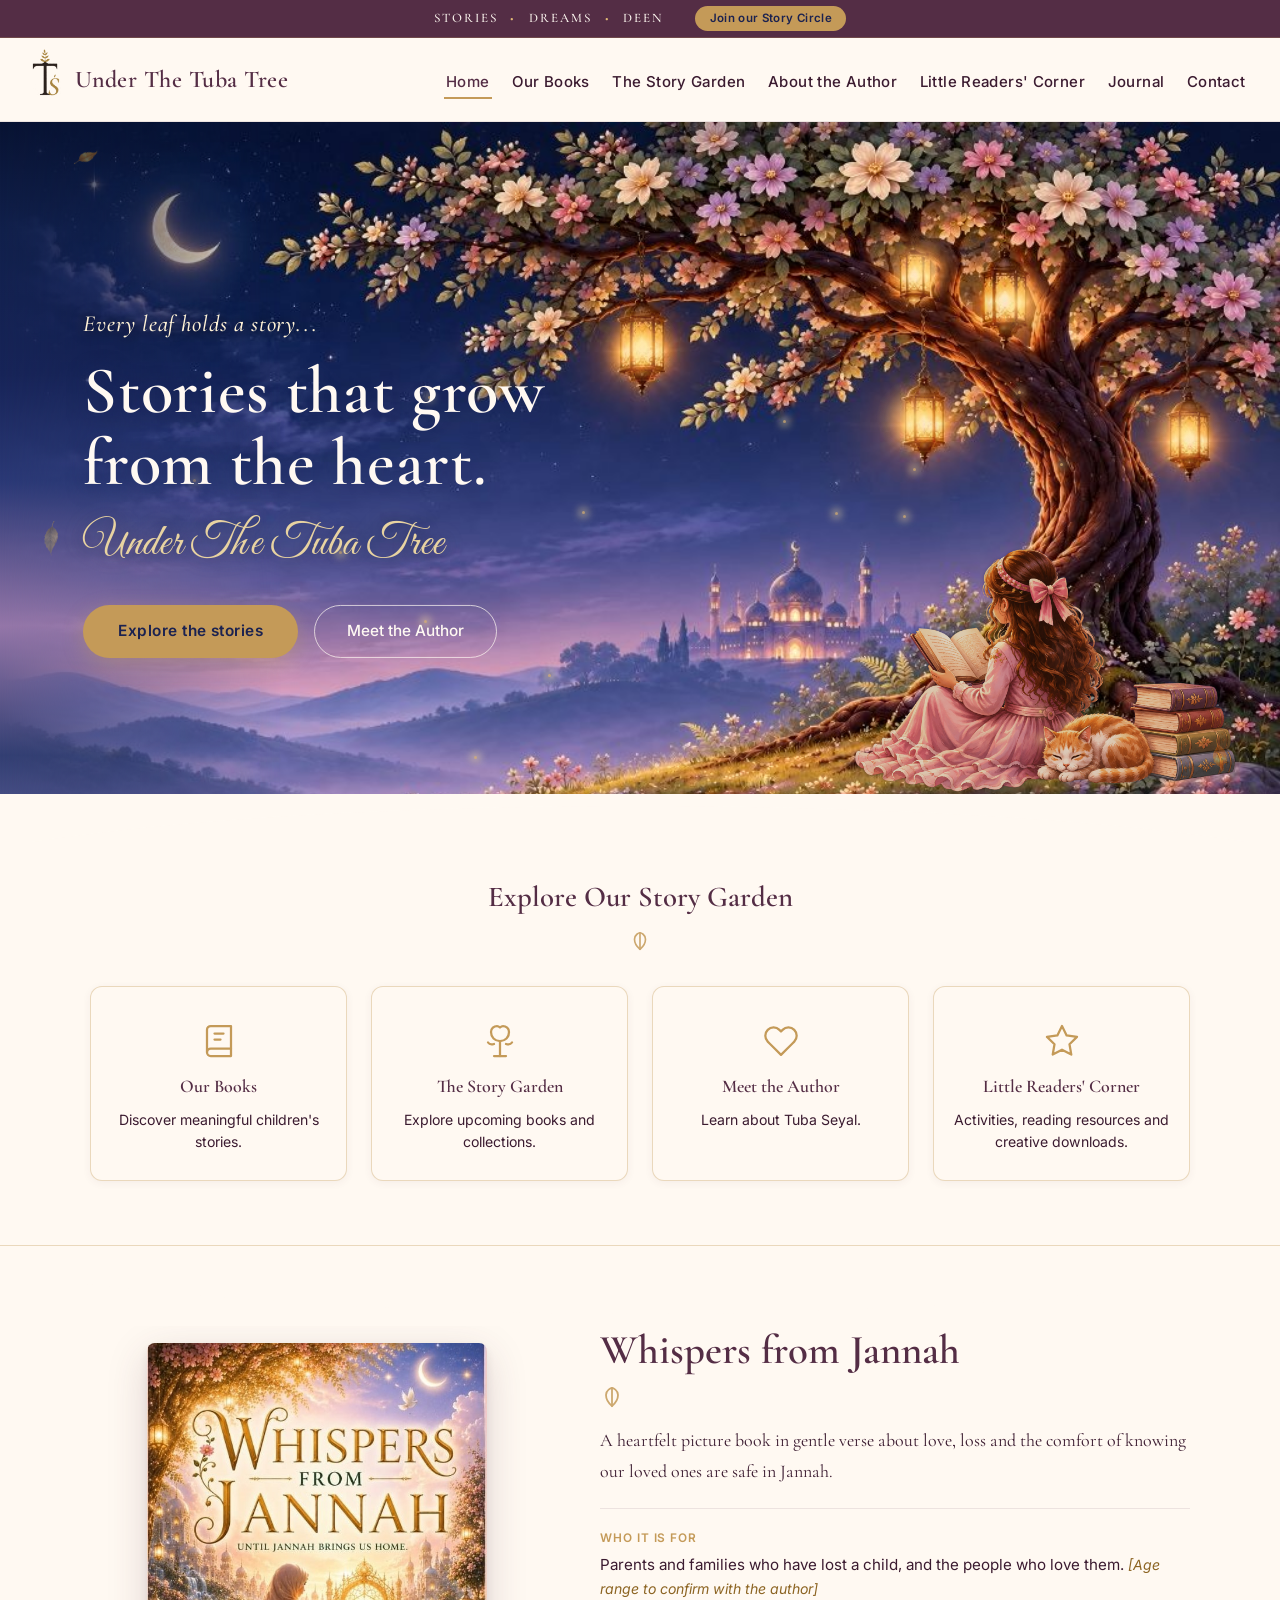
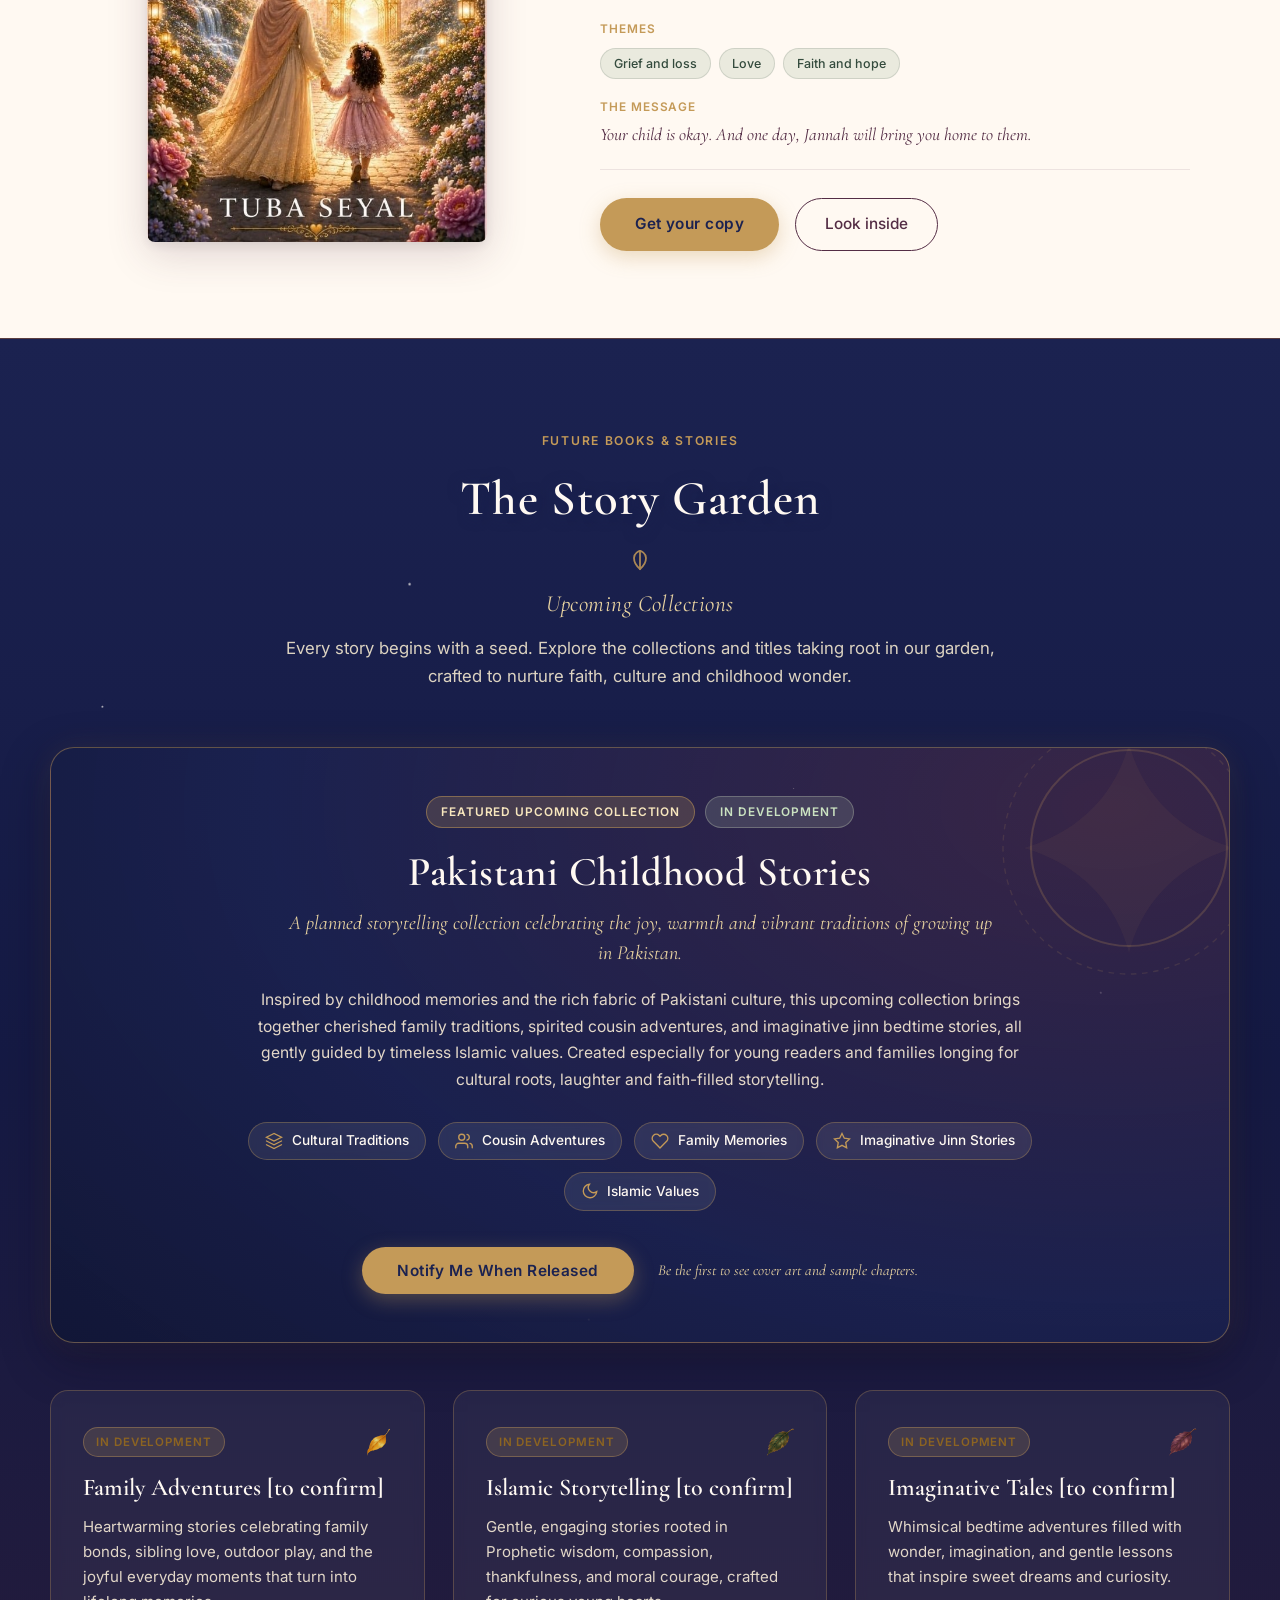
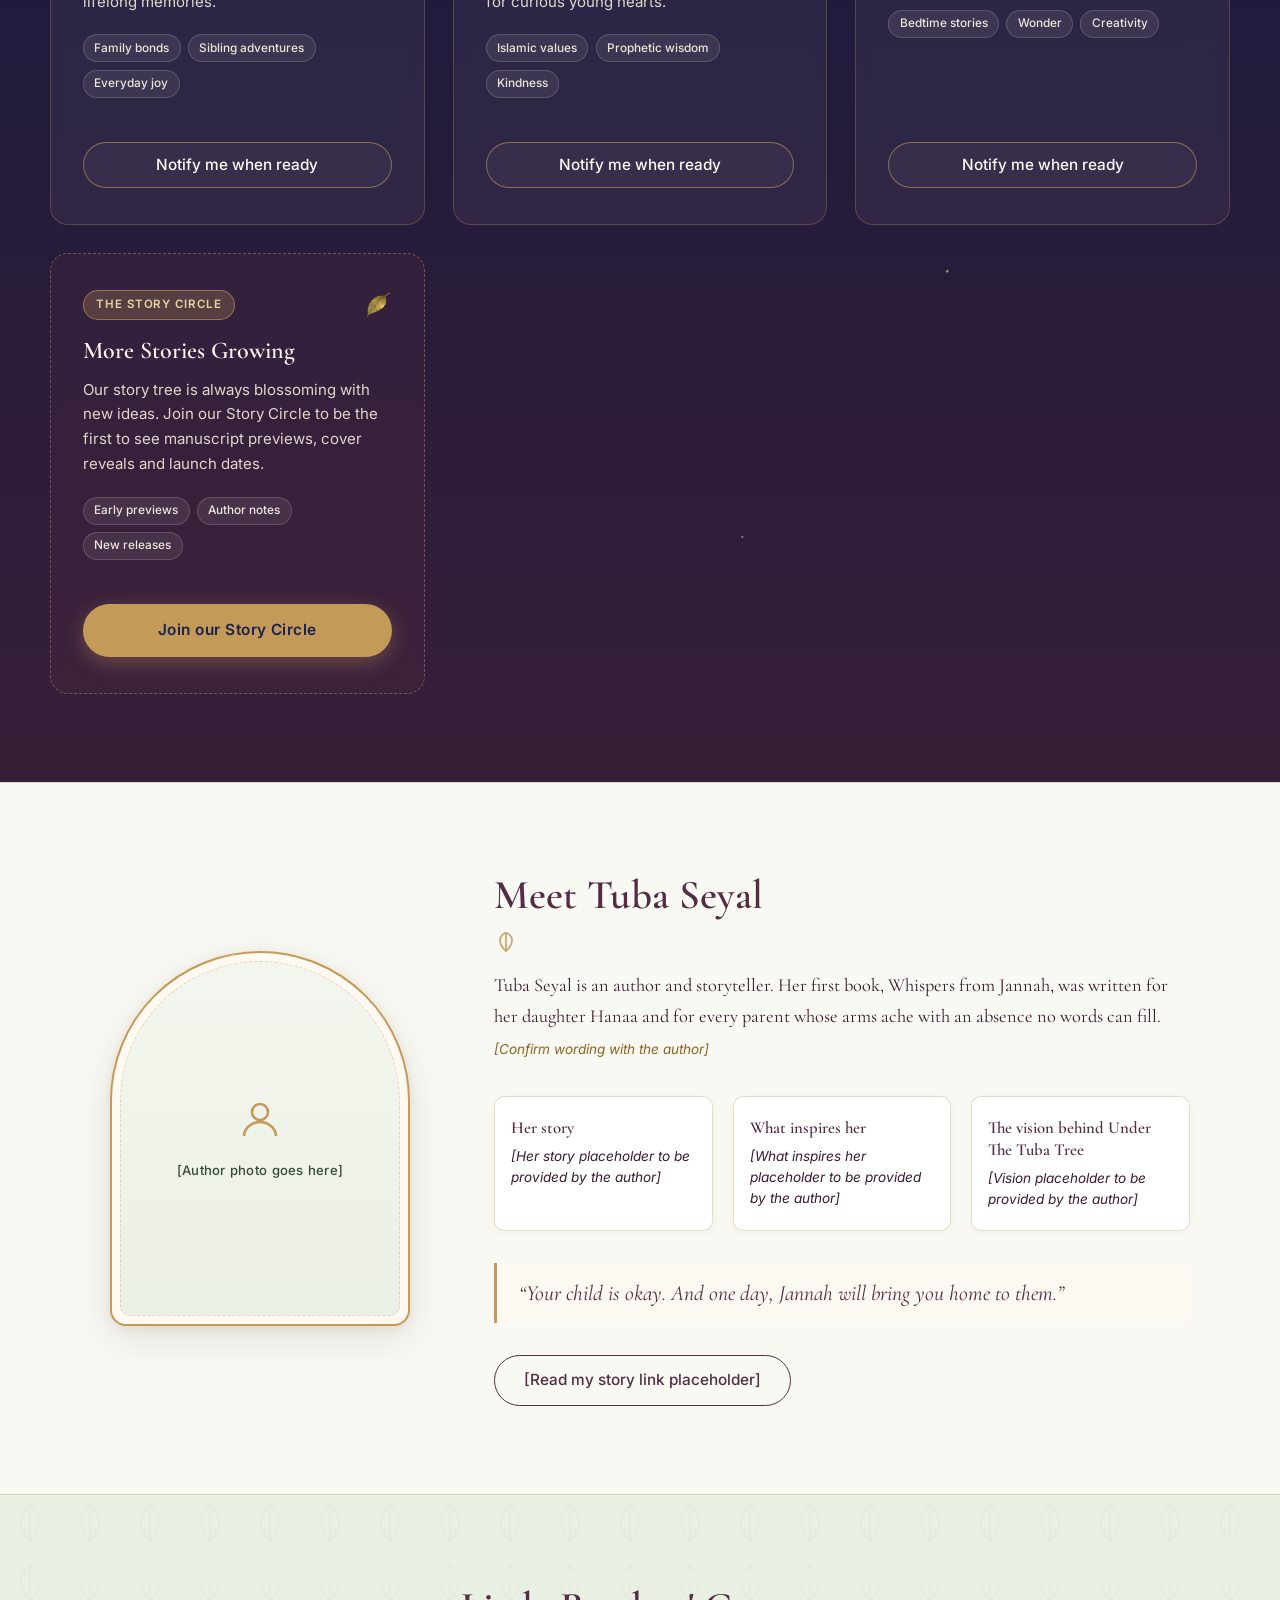
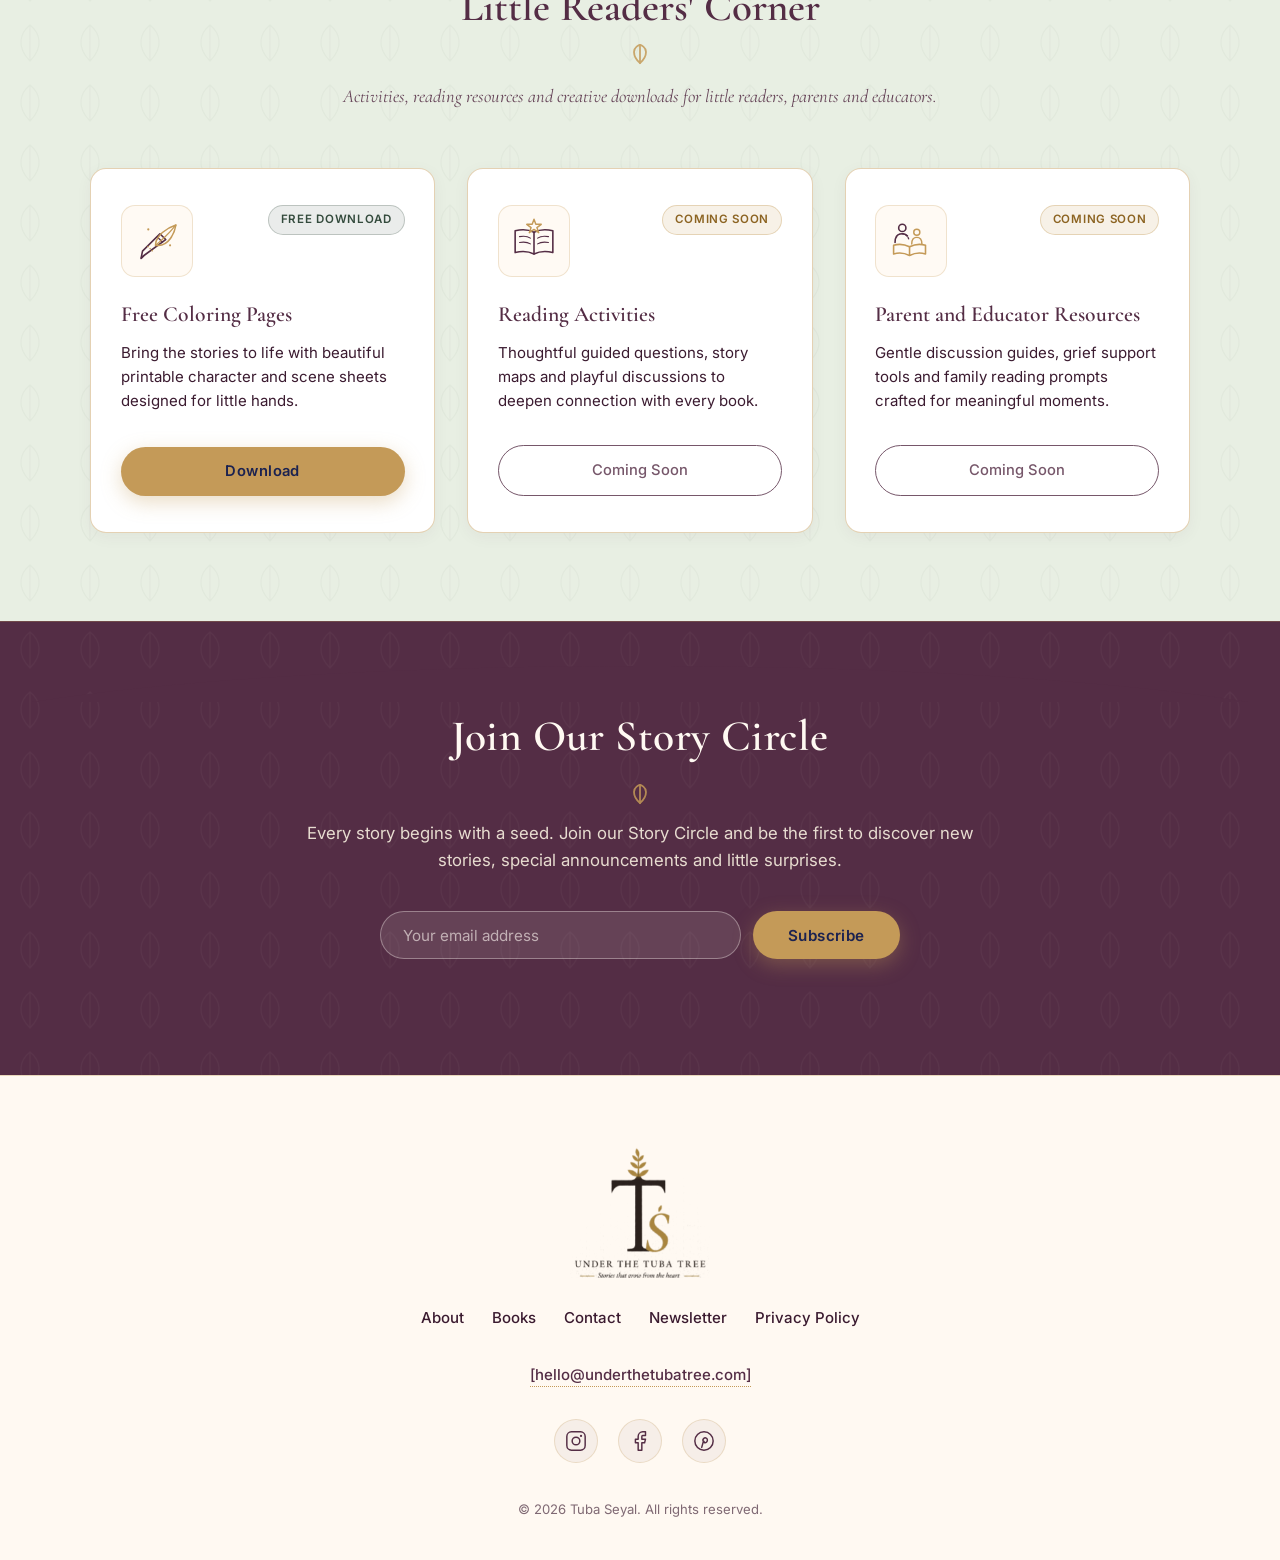
==== commit 1df6a6f3: "hg" ====
--- a/index.html
+++ b/index.html
@@ -504,6 +504,6 @@
   <div class="margin-leaves" id="marginLeaves" aria-hidden="true"></div>
 
   <!-- Main JavaScript (deferred for performance) -->
-  <script src="script.js?v=22" defer></script>
+  <script src="script.js?v=23" defer></script>
 </body>
 </html>
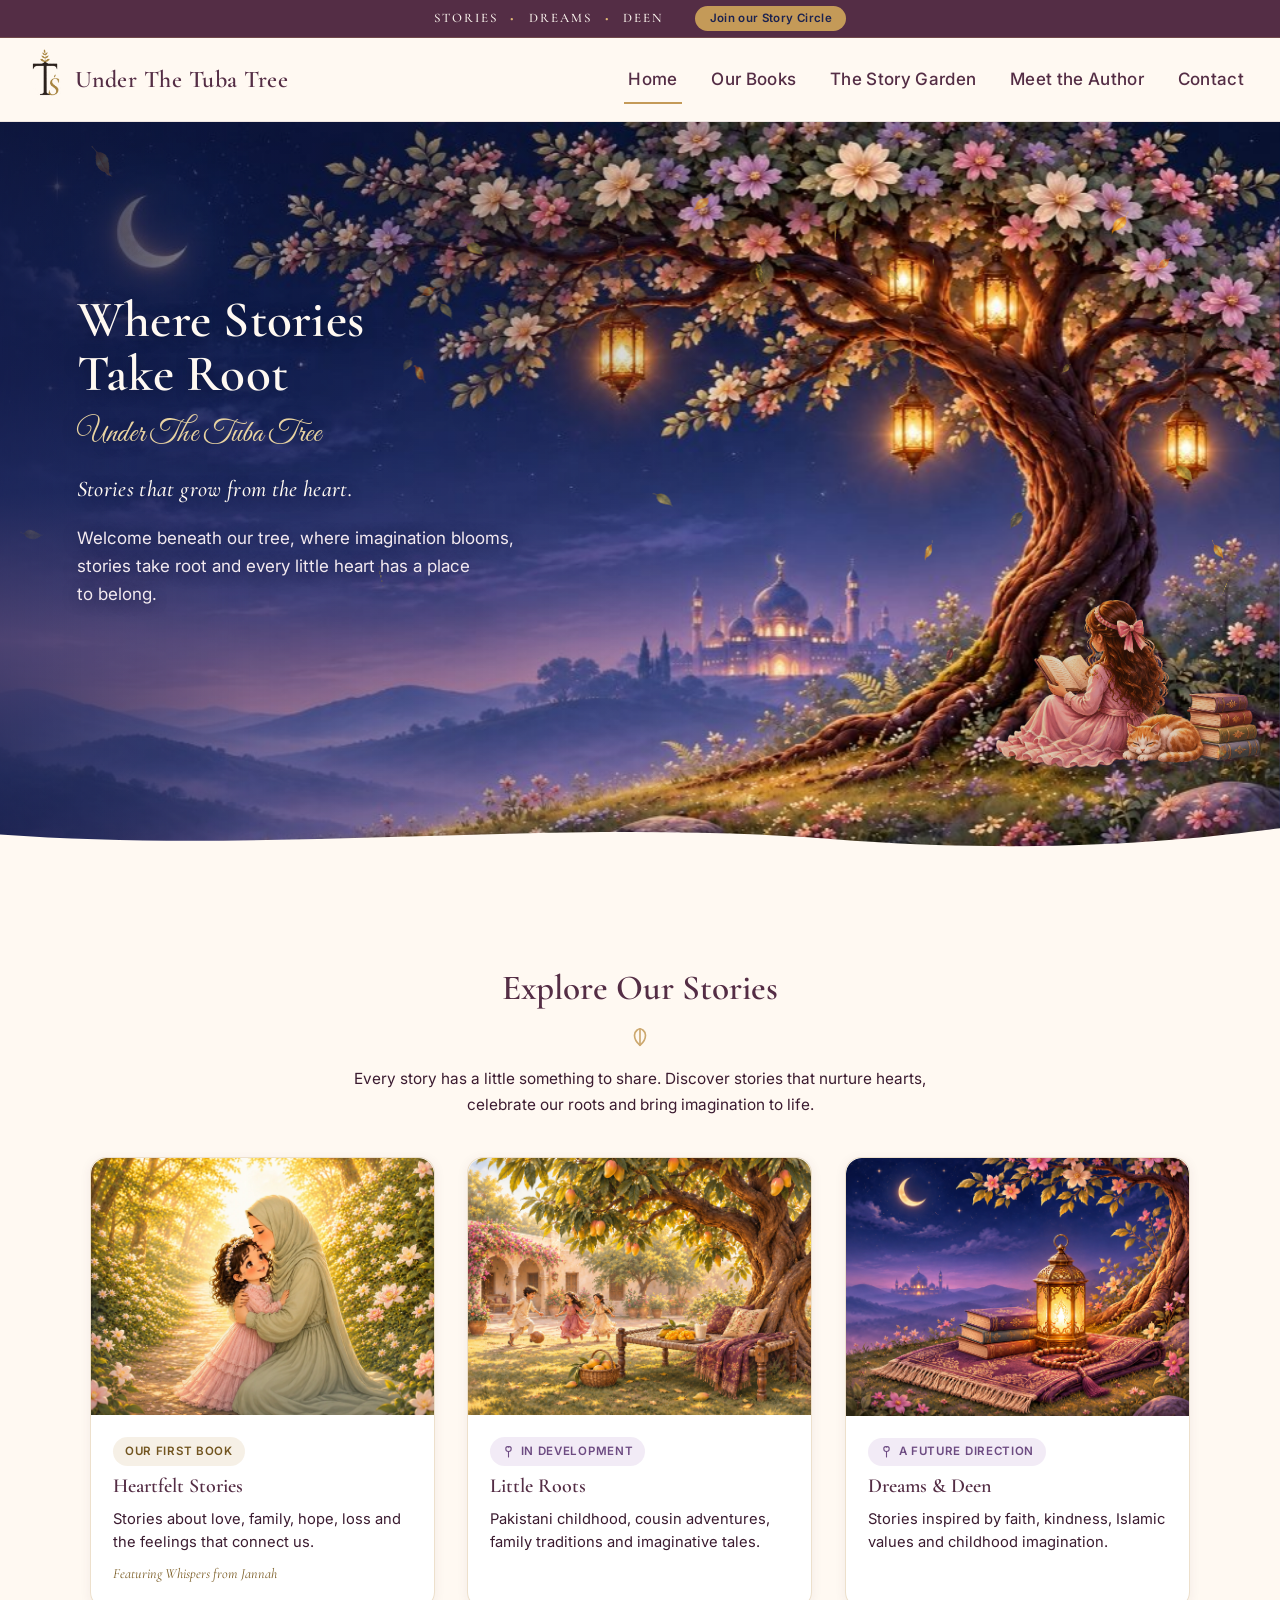
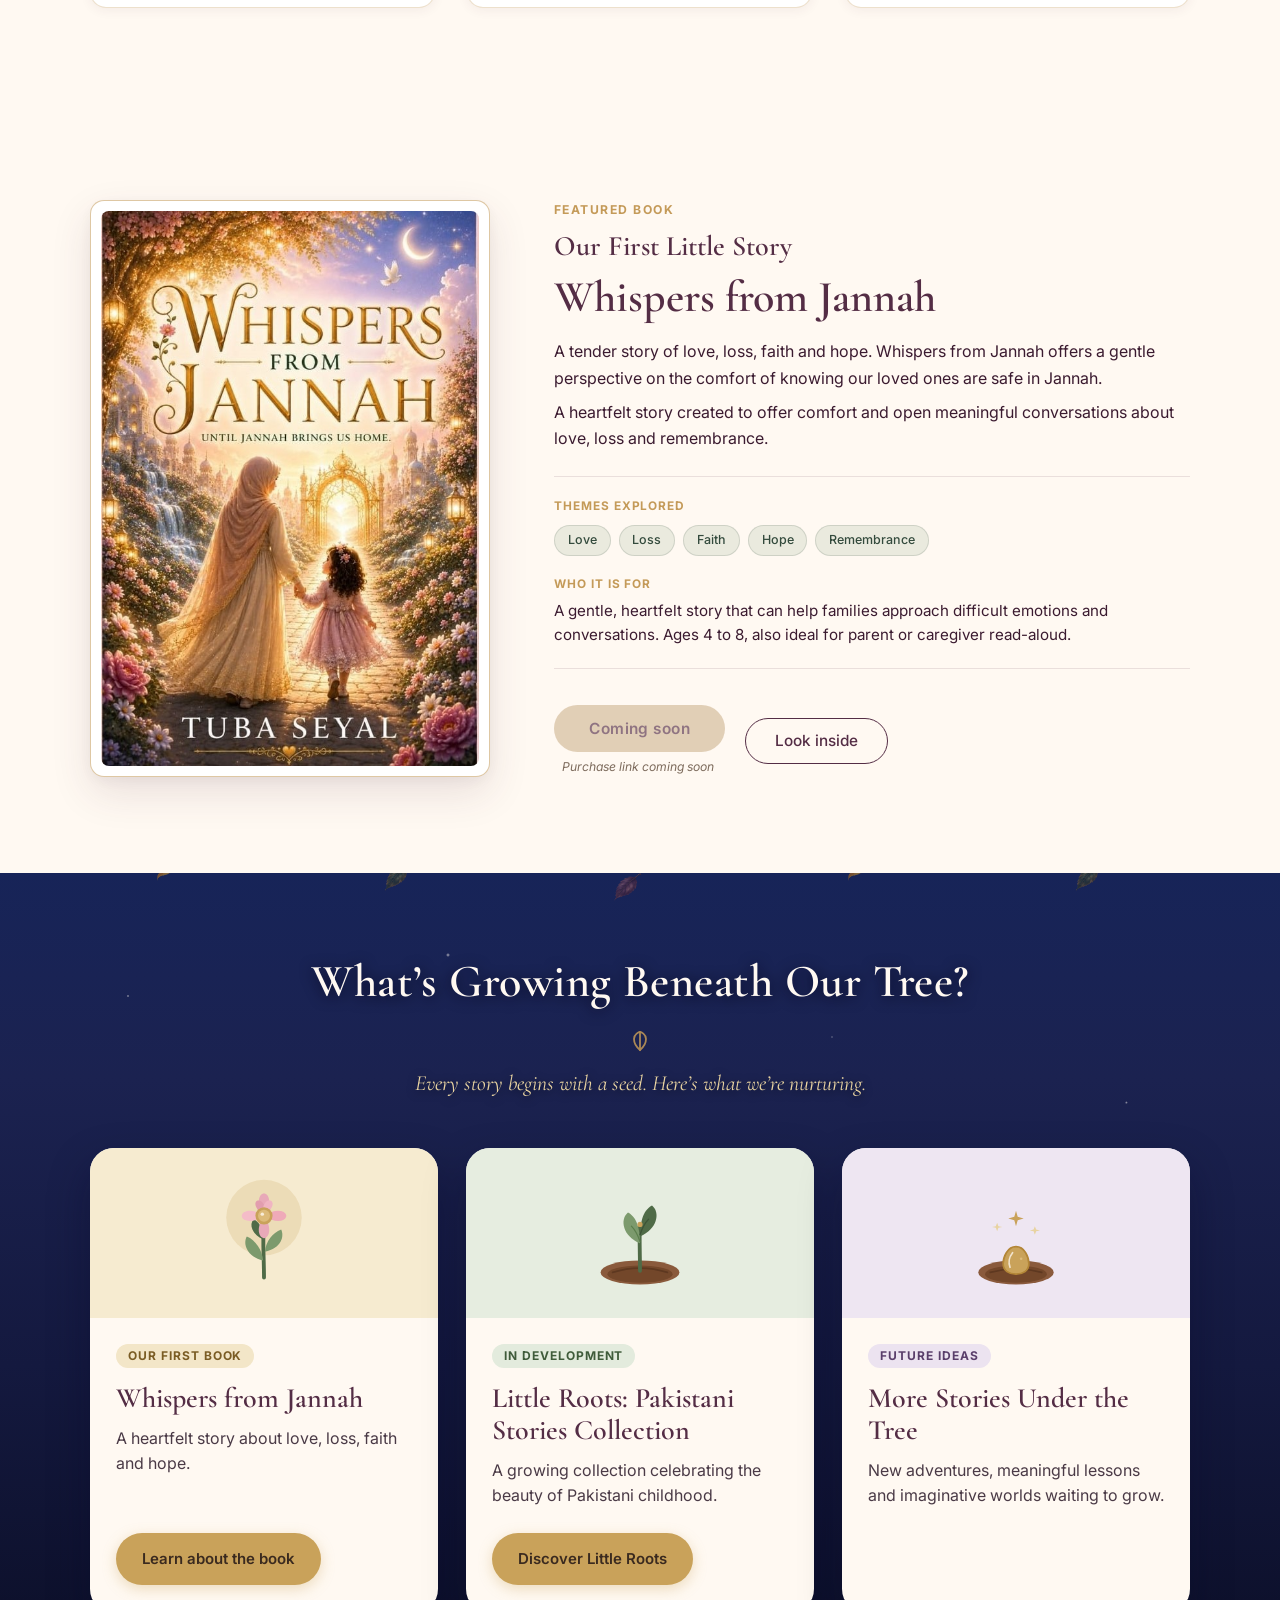
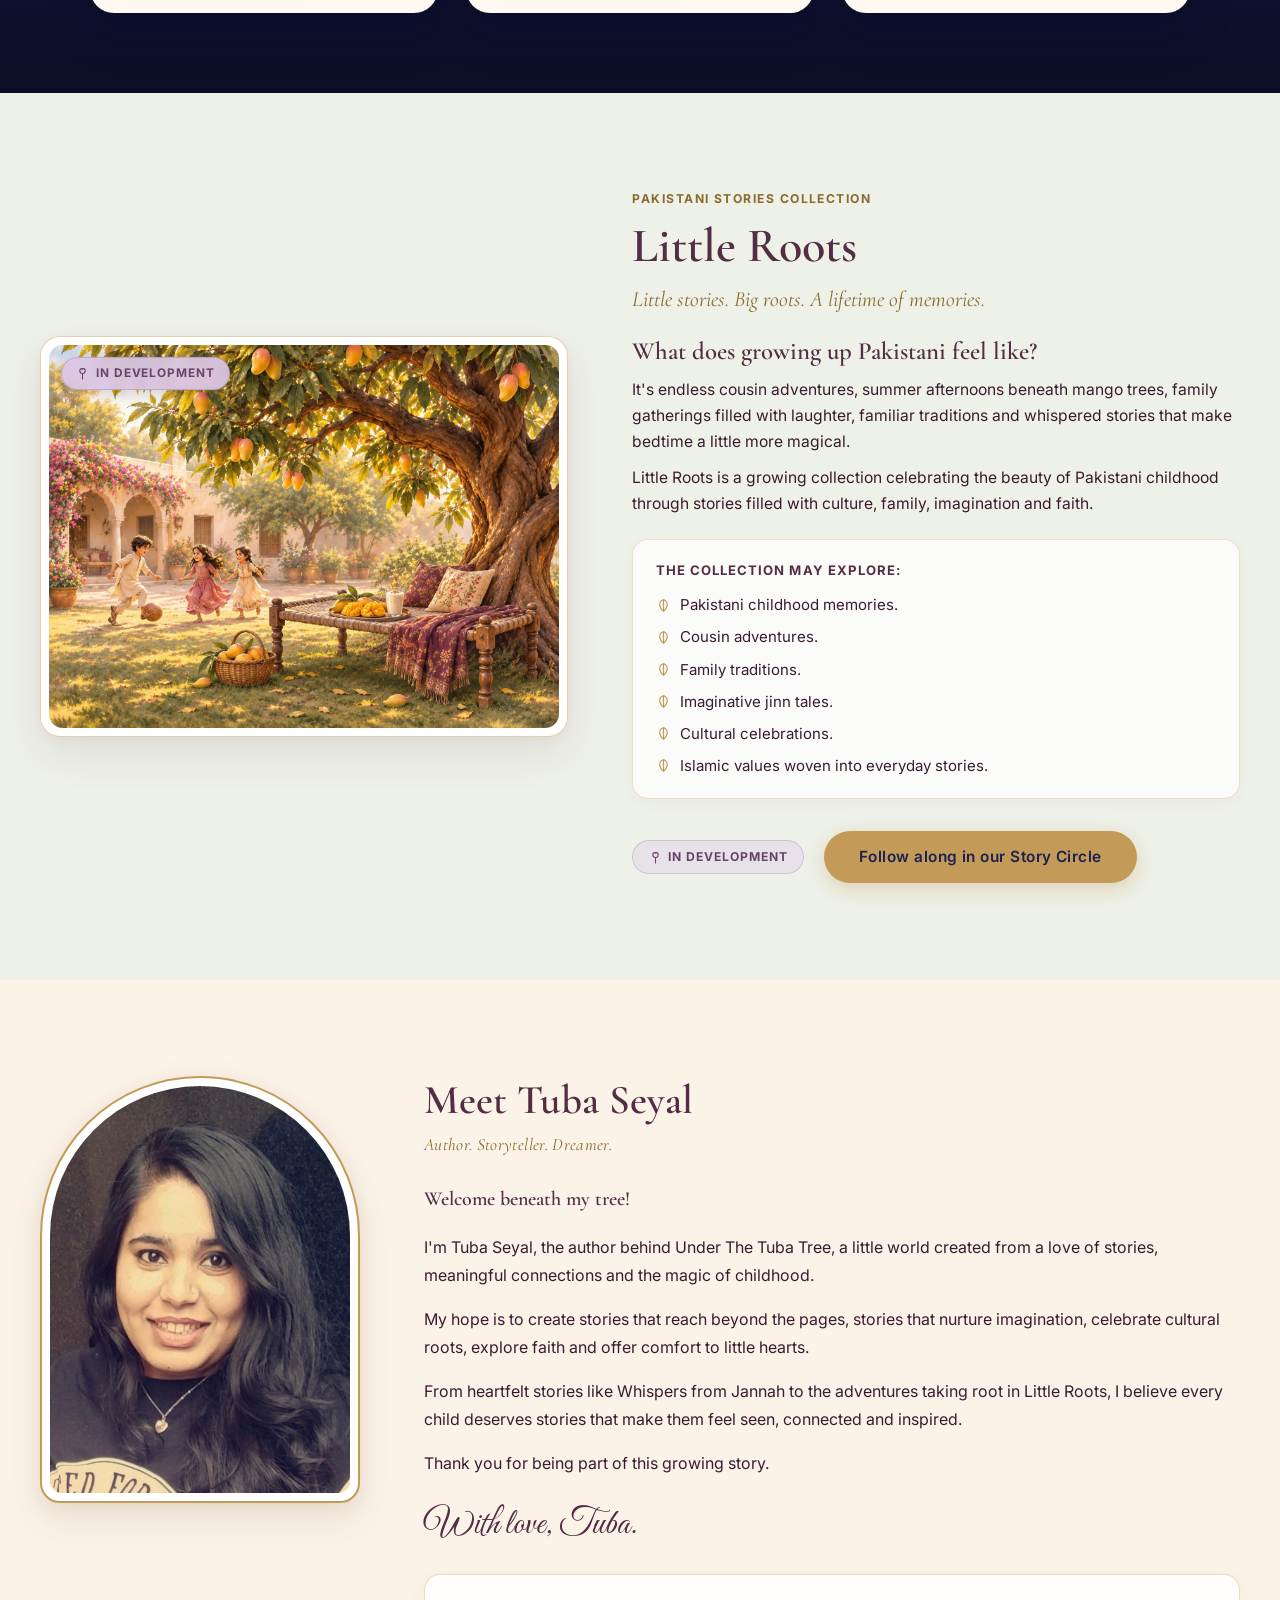
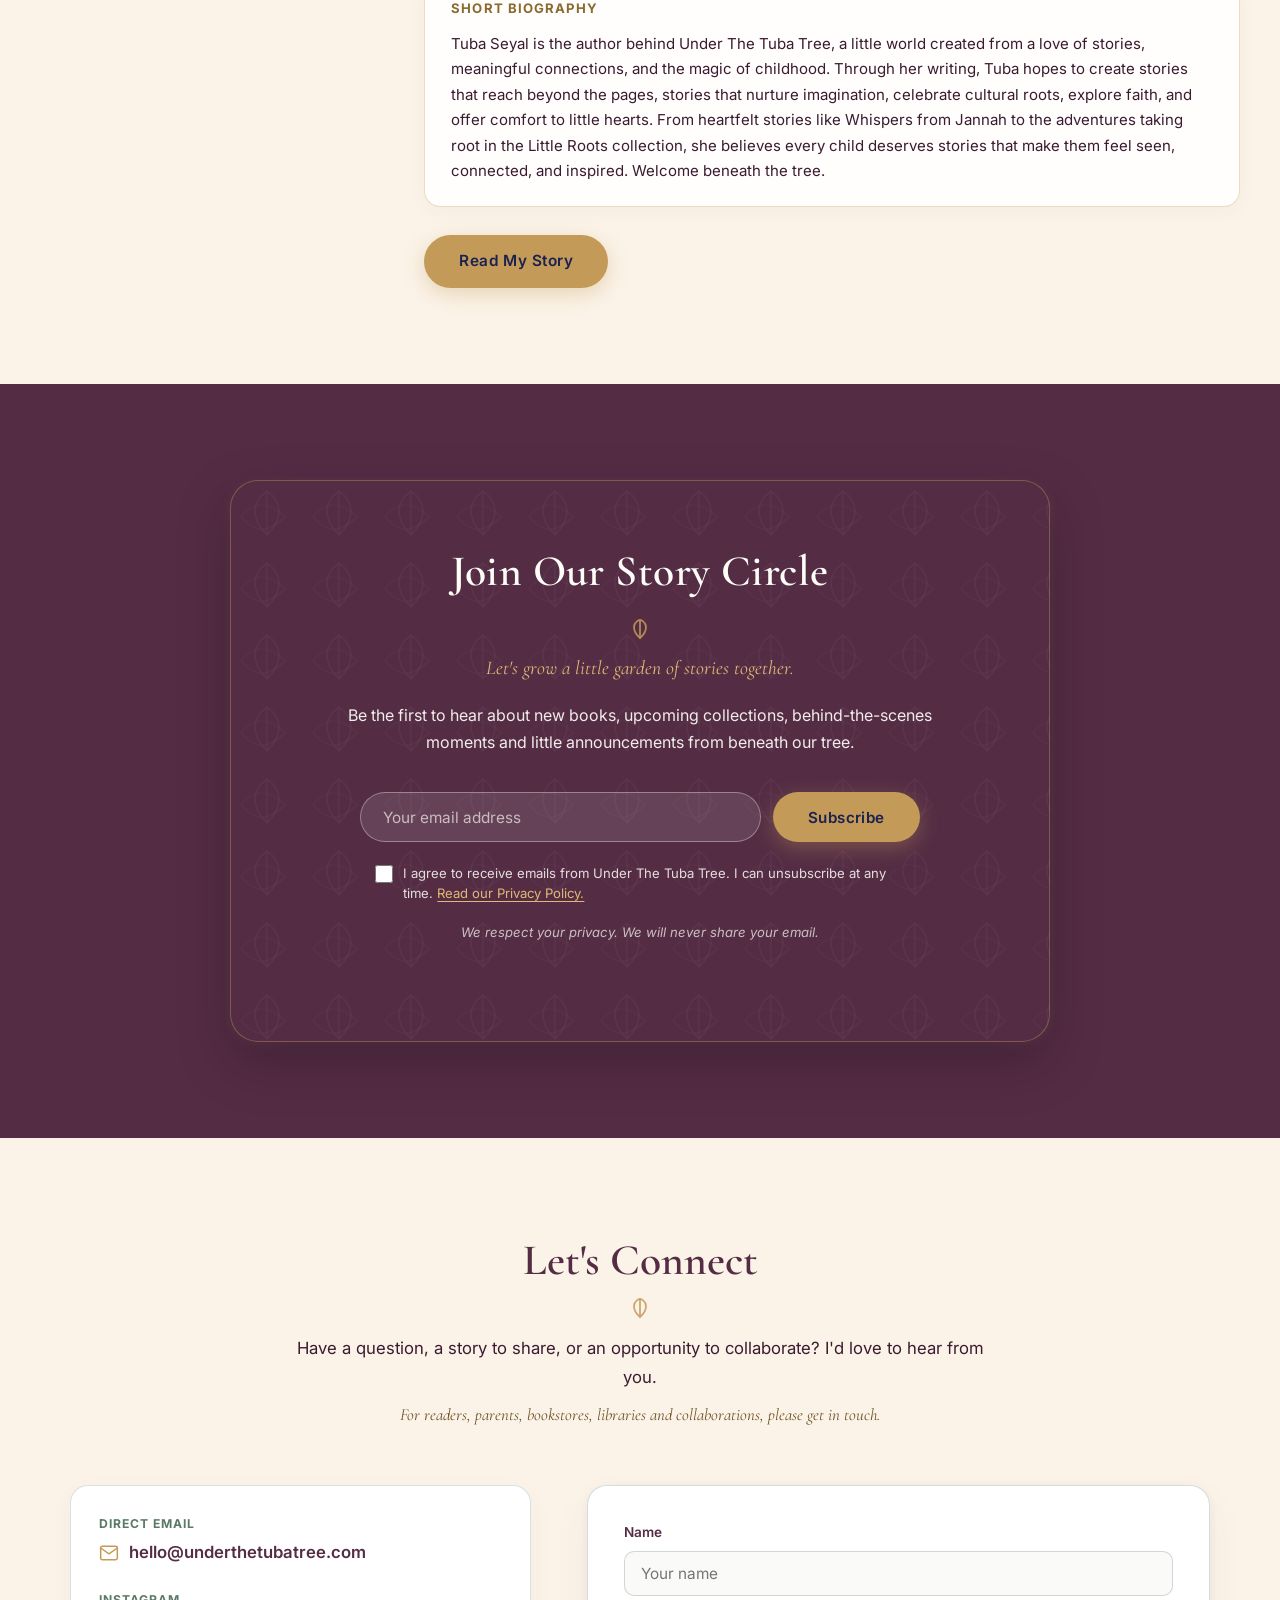
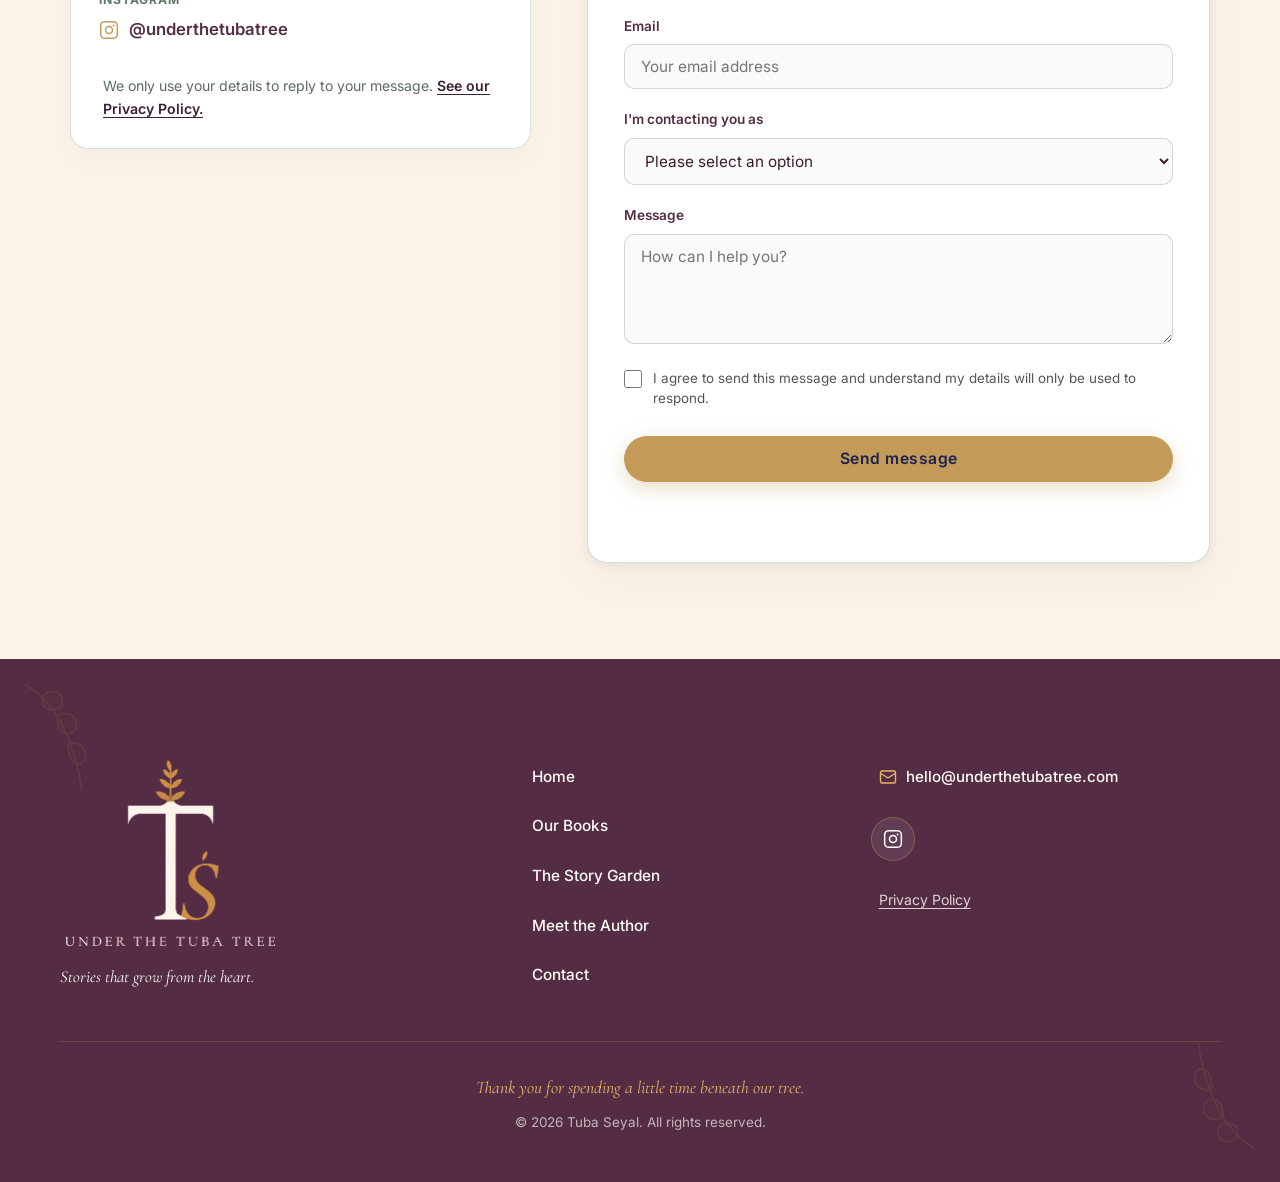
==== commit 5b25da13: "h" ====
--- a/index.html
+++ b/index.html
@@ -1,509 +1,668 @@
-<!DOCTYPE html>
-<html lang="en">
-<head>
-  <meta charset="UTF-8">
-  <meta name="viewport" content="width=device-width, initial-scale=1.0">
-  <title>Under The Tuba Tree | Stories • Dreams • Deen</title>
-  <meta name="description" content="Under The Tuba Tree — heartfelt children's books woven with love, Islamic values and Pakistani heritage by Tuba Seyal.">
-
-  <!-- Google Fonts Preconnect & Fonts -->
-  <link rel="preconnect" href="https://fonts.googleapis.com">
-  <link rel="preconnect" href="https://fonts.gstatic.com" crossorigin>
-  <link href="https://fonts.googleapis.com/css2?family=Great+Vibes&family=Cormorant+Garamond:ital,wght@0,400;0,500;0,600;0,700;1,400;1,500&family=Inter:wght@400;500;600&display=swap" rel="stylesheet">
-
-  <!-- Preload Fonts & Critical Hero Assets -->
-  <link rel="preload" as="style" href="https://fonts.googleapis.com/css2?family=Great+Vibes&family=Cormorant+Garamond:ital,wght@0,400;0,500;0,600;0,700;1,400;1,500&family=Inter:wght@400;500;600&display=swap">
-  <link rel="preload" as="image" href="assets/hero-bg.jpg?v=2" fetchpriority="high">
-  <link rel="preload" as="image" href="assets/reader.png?v=2">
-  <link rel="preload" as="image" href="assets/logo-mark.png?v=4">
-
-  <!-- Stylesheet -->
-  <link rel="stylesheet" href="style.css?v=22">
-</head>
-<body>
-
-  <!-- Skip-to-content accessible link -->
-  <a href="#heroSection" class="skip-link">Skip to main content</a>
-
-  <!-- ===== TOP BAR (Deep Plum) ===== -->
-  <header class="top-bar" id="topBar">
-    <div class="top-bar__inner">
-      <p class="top-bar__tagline">
-        Stories <span class="bullet" aria-hidden="true">•</span> Dreams <span class="bullet" aria-hidden="true">•</span> Deen
-      </p>
-      <a href="#newsletter" class="top-bar__cta-btn">Join our Story Circle</a>
-    </div>
-  </header>
-
-  <!-- ===== MAIN NAVIGATION ===== -->
-  <nav class="main-nav" id="mainNav" aria-label="Main Navigation">
-    <div class="main-nav__inner">
-      <a href="#" class="brand-logo" aria-label="Under The Tuba Tree Home">
-        <img src="assets/logo-mark.png?v=4" alt="Under The Tuba Tree sprout monogram" class="brand-logo__mark">
-        <span class="brand-logo__text">Under The Tuba Tree</span>
-      </a>
-
-      <!-- Desktop Navigation Links -->
-      <ul class="nav-menu nav-menu--desktop" id="navMenuDesktop">
-        <li><a href="#" class="nav-link active">Home</a></li>
-        <li><a href="#featured-book" class="nav-link">Our Books</a></li>
-        <li><a href="#story-garden" class="nav-link">The Story Garden</a></li>
-        <li><a href="#about" class="nav-link">About the Author</a></li>
-        <li><a href="#readers-corner" class="nav-link">Little Readers' Corner</a></li>
-        <li><a href="#journal" class="nav-link">Journal</a></li>
-        <li><a href="#contact" class="nav-link">Contact</a></li>
-      </ul>
-
-      <!-- Mobile Hamburger Button -->
-      <button class="menu-toggle" id="menuToggle" aria-label="Toggle navigation menu" aria-expanded="false" aria-controls="mobileDrawer">
-        <span class="bar"></span>
-        <span class="bar"></span>
-        <span class="bar"></span>
-      </button>
-    </div>
-  </nav>
-
-  <!-- ===== MOBILE DRAWER ===== -->
-  <div class="mobile-drawer" id="mobileDrawer" role="dialog" aria-label="Navigation menu" aria-modal="true" hidden>
-    <div class="mobile-drawer__backdrop" id="drawerBackdrop"></div>
-    <div class="mobile-drawer__panel" id="drawerPanel">
-      <button class="mobile-drawer__close" id="drawerClose" aria-label="Close navigation menu">
-        <svg width="24" height="24" viewBox="0 0 24 24" fill="none" stroke="currentColor" stroke-width="2" stroke-linecap="round">
-          <line x1="18" y1="6" x2="6" y2="18"/><line x1="6" y1="6" x2="18" y2="18"/>
-        </svg>
-      </button>
-      <ul class="mobile-drawer__links">
-        <li><a href="#" class="mobile-drawer__link">Home</a></li>
-        <li><a href="#featured-book" class="mobile-drawer__link">Our Books</a></li>
-        <li><a href="#story-garden" class="mobile-drawer__link">The Story Garden</a></li>
-        <li><a href="#about" class="mobile-drawer__link">About the Author</a></li>
-        <li><a href="#readers-corner" class="mobile-drawer__link">Little Readers' Corner</a></li>
-        <li><a href="#journal" class="mobile-drawer__link">Journal</a></li>
-        <li><a href="#contact" class="mobile-drawer__link">Contact</a></li>
-      </ul>
-      <a href="#newsletter" class="mobile-drawer__cta btn-gold">Join our Story Circle</a>
-    </div>
-  </div>
-
-  <!-- ===== HERO SECTION ===== -->
-  <section class="hero-section" id="heroSection" aria-label="Welcome Hero">
-
-    <!-- Stage: 16:9 artwork container, anchored right -->
-    <div class="stage" id="stage">
-
-      <!-- Background Scene -->
-      <picture class="stage__picture">
-        <source media="(max-width: 600px)" srcset="assets/hero-bg.jpg?v=2">
-        <img src="assets/hero-bg.jpg?v=2"
-             alt="Moonlit night scene with blooming tree, glowing lanterns, crescent moon and distant palace"
-             class="stage__bg" id="heroBg"
-             fetchpriority="high" decoding="sync">
-      </picture>
-
-      <!-- Decorative Reader Character Layer -->
-      <div class="reader-character" id="readerCharacter" aria-hidden="true">
-        <div class="reader-character__shadow"></div>
-        <div class="reader-character__body">
-          <img src="assets/reader.png?v=2"
-               alt=""
-               class="reader-character__img"
-               id="readerImg"
-               decoding="async">
-        </div>
-      </div>
-
-      <!-- Lantern Glow Layer -->
-      <div class="lantern-glows" id="lanternGlows" aria-hidden="true">
-        <div class="glow lantern-1" style="left: 50.0%; top: 31.0%;"></div>
-        <div class="glow lantern-2" style="left: 72.0%; top: 20.0%;"></div>
-        <div class="glow lantern-3" style="left: 79.5%; top: 25.0%;"></div>
-        <div class="glow lantern-4" style="left: 71.5%; top: 41.0%;"></div>
-        <div class="glow lantern-5" style="left: 92.5%; top: 43.0%;"></div>
-      </div>
-
-      <!-- Fireflies Layer -->
-      <div class="fireflies-layer" id="firefliesLayer" aria-hidden="true"></div>
-
-      <!-- Falling Leaves Canvas Layer -->
-      <canvas id="leavesCanvas" class="leaves-canvas" aria-hidden="true"></canvas>
-
-    </div>
-    <!-- /stage -->
-
-    <!-- Hero Content (Left-aligned on Desktop, Center/Bottom on Mobile) -->
-    <div class="hero-content" id="heroContent">
-      <p class="hero-tagline" id="heroTagline">Every leaf holds a story...</p>
-      <h1 class="hero-headline" id="heroHeadline">Stories that grow<br>from the heart.</h1>
-      <p class="hero-signature" id="heroSignature">Under The Tuba Tree</p>
-      <div class="hero-action" id="heroAction">
-        <a href="#story-garden" class="btn-gold" id="exploreBtn">
-          Explore the stories
-        </a>
-        <a href="#about" class="btn-ghost" id="meetAuthorBtn">
-          Meet the Author
-        </a>
-      </div>
-    </div>
-
-  </section>
-
-  <!-- ===== EXPLORE — Navigation Cards ===== -->
-  <section class="explore-section" id="explore" aria-label="Explore Our Story Garden">
-    <!-- Curved SVG divider overlapping hero -->
-    <div class="explore-divider" aria-hidden="true">
-      <svg viewBox="0 0 1440 80" preserveAspectRatio="none" xmlns="http://www.w3.org/2000/svg">
-        <path d="M0,80 C360,0 1080,0 1440,80 L1440,80 L0,80 Z" fill="var(--color-ivory)"/>
-      </svg>
-    </div>
-    <div class="explore-inner section__container">
-      <h2 class="explore-heading">
-        Explore Our Story Garden
-        <span class="leaf-ornament" aria-hidden="true">
-          <svg width="22" height="22" viewBox="0 0 24 24" fill="none" stroke="var(--color-gold)" stroke-width="1.8" stroke-linecap="round"><path d="M12 21 C12 21 18 16 18 10 C18 5 13 3 12 3 C11 3 6 5 6 10 C6 16 12 21 12 21 Z"/><path d="M12 3 L12 21"/></svg>
-        </span>
-      </h2>
-      <div class="explore-cards" id="exploreCards">
-        <!-- Cards generated from JS NAV_CARDS array -->
-      </div>
-    </div>
-  </section>
-
-  <!-- ===== FEATURED BOOK ===== -->
-  <section class="section section--ivory" id="featured-book">
-    <div class="section-divider section-divider--to-ivory" aria-hidden="true">
-      <svg viewBox="0 0 1440 48" preserveAspectRatio="none" xmlns="http://www.w3.org/2000/svg">
-        <path d="M0,0 C480,48 960,48 1440,0 L1440,48 L0,48 Z" fill="var(--color-ivory)"/>
-      </svg>
-    </div>
-    <div class="section__container featured-book reveal-on-scroll">
-      <div class="featured-book__cover">
-        <img src="assets/cover.jpg?v=2" alt="Whispers from Jannah book cover" class="featured-book__img" width="583" height="856" loading="lazy">
-      </div>
-      <div class="featured-book__info">
-        <h2 class="section__heading">
-          Whispers from Jannah
-          <span class="leaf-ornament" aria-hidden="true">
-            <svg width="24" height="24" viewBox="0 0 24 24" fill="none" stroke="var(--color-gold)" stroke-width="1.8" stroke-linecap="round"><path d="M12 21 C12 21 18 16 18 10 C18 5 13 3 12 3 C11 3 6 5 6 10 C6 16 12 21 12 21 Z"/><path d="M12 3 L12 21"/></svg>
-          </span>
-        </h2>
-        <p class="featured-book__desc">A heartfelt picture book in gentle verse about love, loss and the comfort of knowing our loved ones are safe in Jannah.</p>
-
-        <!-- Three labeled editorial blocks -->
-        <div class="featured-book__blocks">
-          <div class="featured-book__block">
-            <h3 class="featured-book__block-label">Who it is for</h3>
-            <p class="featured-book__block-text">Parents and families who have lost a child, and the people who love them. <span class="placeholder-text">[Age range to confirm with the author]</span></p>
-          </div>
-
-          <div class="featured-book__block">
-            <h3 class="featured-book__block-label">Themes</h3>
-            <div class="featured-book__tags">
-              <span class="tag">Grief and loss</span>
-              <span class="tag">Love</span>
-              <span class="tag">Faith and hope</span>
-            </div>
-          </div>
-
-          <div class="featured-book__block">
-            <h3 class="featured-book__block-label">The message</h3>
-            <p class="featured-book__block-text featured-book__block-text--message">Your child is okay. And one day, Jannah will bring you home to them.</p>
-          </div>
-        </div>
-
-        <div class="featured-book__actions">
-          <a href="#" class="btn-gold">Get your copy</a>
-          <a href="#" class="btn-outline">Look inside</a>
-        </div>
-      </div>
-    </div>
-  </section>
-
-  <!-- ===== SECTION 5: THE STORY GARDEN — UPCOMING COLLECTIONS ===== -->
-  <section class="section sg" id="story-garden" aria-labelledby="sgHeading">
-
-    <!-- CSS stars background -->
-    <div class="sg__stars" aria-hidden="true"></div>
-
-    <div class="section__container sg__container">
-
-      <!-- Section header -->
-      <header class="sg__header reveal-on-scroll">
-        <span class="sg__eyebrow">Future Books &amp; Stories</span>
-        <h2 class="sg__title" id="sgHeading">
-          The Story Garden
-          <span class="leaf-ornament" aria-hidden="true">
-            <svg width="24" height="24" viewBox="0 0 24 24" fill="none" stroke="var(--color-gold)" stroke-width="1.8" stroke-linecap="round"><path d="M12 21 C12 21 18 16 18 10 C18 5 13 3 12 3 C11 3 6 5 6 10 C6 16 12 21 12 21 Z"/><path d="M12 3 L12 21"/></svg>
-          </span>
-        </h2>
-        <p class="sg__subtitle">Upcoming Collections</p>
-        <p class="sg__tagline">Every story begins with a seed. Explore the collections and titles taking root in our garden, crafted to nurture faith, culture and childhood wonder.</p>
-      </header>
-
-      <!-- Spotlight: Pakistani Childhood Storytelling Collection -->
-      <div class="sg-spotlight reveal-on-scroll">
-        <div class="sg-spotlight__decor" aria-hidden="true">
-          <svg width="280" height="280" viewBox="0 0 200 200" fill="none" xmlns="http://www.w3.org/2000/svg">
-            <circle cx="100" cy="100" r="90" stroke="rgba(196, 154, 88, 0.18)" stroke-width="1" stroke-dasharray="4 4"/>
-            <circle cx="100" cy="100" r="70" stroke="rgba(196, 154, 88, 0.28)" stroke-width="1.5"/>
-            <path d="M100 25 C110 65 140 90 175 100 C140 110 110 135 100 175 C90 135 60 110 25 100 C60 90 90 65 100 25 Z" fill="rgba(196, 154, 88, 0.08)"/>
-          </svg>
-        </div>
-
-        <div class="sg-spotlight__inner">
-          <div class="sg-spotlight__badges">
-            <span class="sg-badge sg-badge--spotlight">Featured Upcoming Collection</span>
-            <span class="sg-badge sg-badge--status">In Development</span>
-          </div>
-
-          <h3 class="sg-spotlight__title">Pakistani Childhood Stories</h3>
-          <p class="sg-spotlight__lead">A planned storytelling collection celebrating the joy, warmth and vibrant traditions of growing up in Pakistan.</p>
-
-          <p class="sg-spotlight__desc">
-            Inspired by childhood memories and the rich fabric of Pakistani culture, this upcoming collection brings together cherished family traditions, spirited cousin adventures, and imaginative jinn bedtime stories, all gently guided by timeless Islamic values. Created especially for young readers and families longing for cultural roots, laughter and faith-filled storytelling.
-          </p>
-
-          <!-- Core Themes of the Collection -->
-          <div class="sg-spotlight__pillars" aria-label="Collection themes">
-            <div class="sg-pillar">
-              <span class="sg-pillar__icon" aria-hidden="true">
-                <svg width="18" height="18" viewBox="0 0 24 24" fill="none" stroke="currentColor" stroke-width="1.8" stroke-linecap="round"><path d="M12 2L2 7l10 5 10-5-10-5zM2 17l10 5 10-5M2 12l10 5 10-5"/></svg>
-              </span>
-              <span>Cultural Traditions</span>
-            </div>
-
-            <div class="sg-pillar">
-              <span class="sg-pillar__icon" aria-hidden="true">
-                <svg width="18" height="18" viewBox="0 0 24 24" fill="none" stroke="currentColor" stroke-width="1.8" stroke-linecap="round"><path d="M17 21v-2a4 4 0 0 0-4-4H5a4 4 0 0 0-4 4v2"/><circle cx="9" cy="7" r="4"/><path d="M23 21v-2a4 4 0 0 0-3-3.87"/><path d="M16 3.13a4 4 0 0 1 0 7.75"/></svg>
-              </span>
-              <span>Cousin Adventures</span>
-            </div>
-
-            <div class="sg-pillar">
-              <span class="sg-pillar__icon" aria-hidden="true">
-                <svg width="18" height="18" viewBox="0 0 24 24" fill="none" stroke="currentColor" stroke-width="1.8" stroke-linecap="round"><path d="M20.84 4.61a5.5 5.5 0 0 0-7.78 0L12 5.67l-1.06-1.06a5.5 5.5 0 0 0-7.78 7.78l1.06 1.06L12 21.23l7.78-7.78 1.06-1.06a5.5 5.5 0 0 0 0-7.78z"/></svg>
-              </span>
-              <span>Family Memories</span>
-            </div>
-
-            <div class="sg-pillar">
-              <span class="sg-pillar__icon" aria-hidden="true">
-                <svg width="18" height="18" viewBox="0 0 24 24" fill="none" stroke="currentColor" stroke-width="1.8" stroke-linecap="round"><polygon points="12 2 15.09 8.26 22 9.27 17 14.14 18.18 21.02 12 17.77 5.82 21.02 7 14.14 2 9.27 8.91 8.26 12 2"/></svg>
-              </span>
-              <span>Imaginative Jinn Stories</span>
-            </div>
-
-            <div class="sg-pillar">
-              <span class="sg-pillar__icon" aria-hidden="true">
-                <svg width="18" height="18" viewBox="0 0 24 24" fill="none" stroke="currentColor" stroke-width="1.8" stroke-linecap="round"><path d="M21 12.79A9 9 0 1 1 11.21 3 7 7 0 0 0 21 12.79z"/></svg>
-              </span>
-              <span>Islamic Values</span>
-            </div>
-          </div>
-
-          <div class="sg-spotlight__footer">
-            <button type="button" class="btn-gold sg-notify-trigger" data-title="Pakistani Childhood Stories">
-              Notify Me When Released
-            </button>
-            <span class="sg-spotlight__note">Be the first to see cover art and sample chapters.</span>
-          </div>
-        </div>
-      </div>
-
-      <!-- Upcoming Collections Grid (Data-driven, easy to update) -->
-      <div class="sg-grid" id="sgCollectionsGrid">
-        <!-- Rendered by JS via UPCOMING_COLLECTIONS -->
-      </div>
-
-    </div>
-
-  </section>
-
-  <!-- ===== NOTIFY MODAL ===== -->
-  <div class="notify-modal" id="notifyModal" role="dialog" aria-label="Get notified when this book is available" aria-modal="true" hidden>
-    <div class="notify-modal__backdrop" id="notifyBackdrop"></div>
-    <div class="notify-modal__card" id="notifyCard">
-      <button class="notify-modal__close" id="notifyClose" aria-label="Close notification signup">
-        <svg width="20" height="20" viewBox="0 0 24 24" fill="none" stroke="currentColor" stroke-width="2.5" stroke-linecap="round"><line x1="18" y1="6" x2="6" y2="18"/><line x1="6" y1="6" x2="18" y2="18"/></svg>
-      </button>
-      <h3 class="notify-modal__heading" id="notifyHeading">Get Notified</h3>
-      <p class="notify-modal__desc" id="notifyDesc">We will let you know when this book is ready.</p>
-      <form class="notify-modal__form" id="notifyForm" action="#" method="post">
-        <input type="email" class="notify-modal__input" id="notifyEmail" placeholder="Your email address" aria-label="Email address" required>
-        <button type="submit" class="notify-modal__btn btn-gold">Notify Me</button>
-      </form>
-      <p class="notify-modal__success" id="notifySuccess" hidden>Thank you! We will be in touch.</p>
-    </div>
-  </div>
-
-  <!-- ===== ABOUT THE AUTHOR ===== -->
-  <section class="about-section" id="about" aria-label="About the Author">
-    <div class="section-divider section-divider--to-sage-ivory" aria-hidden="true">
-      <svg viewBox="0 0 1440 48" preserveAspectRatio="none" xmlns="http://www.w3.org/2000/svg">
-        <path d="M0,48 C360,0 1080,0 1440,48 L1440,48 L0,48 Z" fill="#F8F9F3"/>
-      </svg>
-    </div>
-    <div class="section__container about-author reveal-on-scroll">
-      <div class="about-author__photo-col">
-        <div class="about-author__frame" aria-label="Author portrait">
-          <!-- Fallback placeholder: author.jpg not present -->
-          <div class="about-author__placeholder">
-            <svg width="48" height="48" viewBox="0 0 24 24" fill="none" stroke="var(--color-gold)" stroke-width="1.3" aria-hidden="true">
-              <circle cx="12" cy="8" r="4"/><path d="M4 20c0-4 4-7 8-7s8 3 8 7"/>
-            </svg>
-            <span class="about-author__placeholder-text">[Author photo goes here]</span>
-          </div>
-        </div>
-      </div>
-      <div class="about-author__text">
-        <h2 class="section__heading">
-          Meet Tuba Seyal
-          <span class="leaf-ornament" aria-hidden="true">
-            <svg width="24" height="24" viewBox="0 0 24 24" fill="none" stroke="var(--color-gold)" stroke-width="1.8" stroke-linecap="round"><path d="M12 21 C12 21 18 16 18 10 C18 5 13 3 12 3 C11 3 6 5 6 10 C6 16 12 21 12 21 Z"/><path d="M12 3 L12 21"/></svg>
-          </span>
-        </h2>
-        <p class="about-author__lead">
-          Tuba Seyal is an author and storyteller. Her first book, Whispers from Jannah, was written for her daughter Hanaa and for every parent whose arms ache with an absence no words can fill. <span class="about-placeholder">[Confirm wording with the author]</span>
-        </p>
-
-        <div class="about-blocks">
-          <div class="about-block">
-            <h3 class="about-block__title">Her story</h3>
-            <p class="about-block__desc">[Her story placeholder to be provided by the author]</p>
-          </div>
-          <div class="about-block">
-            <h3 class="about-block__title">What inspires her</h3>
-            <p class="about-block__desc">[What inspires her placeholder to be provided by the author]</p>
-          </div>
-          <div class="about-block">
-            <h3 class="about-block__title">The vision behind Under The Tuba Tree</h3>
-            <p class="about-block__desc">[Vision placeholder to be provided by the author]</p>
-          </div>
-        </div>
-
-        <blockquote class="about-quote">
-          <p class="about-quote__text">&ldquo;Your child is okay. And one day, Jannah will bring you home to them.&rdquo;</p>
-        </blockquote>
-
-        <div class="about-author__action">
-          <a href="#" class="btn-outline">[Read my story link placeholder]</a>
-        </div>
-      </div>
-    </div>
-  </section>
-
-  <!-- ===== LITTLE READERS' CORNER ===== -->
-  <section class="readers-section" id="readers-corner" aria-label="Little Readers' Corner">
-    <div class="section-divider section-divider--to-sage" aria-hidden="true">
-      <svg viewBox="0 0 1440 48" preserveAspectRatio="none" xmlns="http://www.w3.org/2000/svg">
-        <path d="M0,0 C480,48 960,48 1440,0 L1440,48 L0,48 Z" fill="#E8EFE3"/>
-      </svg>
-    </div>
-    <div class="section__container reveal-on-scroll">
-      <header class="readers-header">
-        <h2 class="section__heading section__heading--center">
-          Little Readers' Corner
-          <span class="leaf-ornament" aria-hidden="true">
-            <svg width="24" height="24" viewBox="0 0 24 24" fill="none" stroke="var(--color-gold)" stroke-width="1.8" stroke-linecap="round"><path d="M12 21 C12 21 18 16 18 10 C18 5 13 3 12 3 C11 3 6 5 6 10 C6 16 12 21 12 21 Z"/><path d="M12 3 L12 21"/></svg>
-          </span>
-        </h2>
-        <p class="readers-subheading">Activities, reading resources and creative downloads for little readers, parents and educators.</p>
-      </header>
-      <div class="readers-tiles" id="readersTiles">
-        <!-- Rendered dynamically by script.js from READERS_CORNER_RESOURCES array -->
-      </div>
-    </div>
-  </section>
-
-  <!-- ===== JOIN OUR STORY CIRCLE (Newsletter) ===== -->
-  <section class="newsletter-band" id="newsletter" aria-label="Newsletter">
-    <div class="section-divider section-divider--to-plum" aria-hidden="true">
-      <svg viewBox="0 0 1440 48" preserveAspectRatio="none" xmlns="http://www.w3.org/2000/svg">
-        <path d="M0,48 C360,0 1080,0 1440,48 L1440,48 L0,48 Z" fill="var(--color-deep-plum)"/>
-      </svg>
-    </div>
-    <div class="section__container newsletter-band__inner reveal-on-scroll">
-      <h2 class="newsletter-band__heading">
-        Join Our Story Circle
-        <span class="leaf-ornament" aria-hidden="true">
-          <svg width="24" height="24" viewBox="0 0 24 24" fill="none" stroke="var(--color-gold)" stroke-width="1.8" stroke-linecap="round"><path d="M12 21 C12 21 18 16 18 10 C18 5 13 3 12 3 C11 3 6 5 6 10 C6 16 12 21 12 21 Z"/><path d="M12 3 L12 21"/></svg>
-        </span>
-      </h2>
-      <p class="newsletter-band__tagline">Every story begins with a seed. Join our Story Circle and be the first to discover new stories, special announcements and little surprises.</p>
-      
-      <form class="newsletter-form" id="newsletterForm" action="#" method="post" aria-label="Story Circle newsletter signup" novalidate>
-        <!-- Visually hidden label -->
-        <label for="newsletterEmail" class="sr-only">Your email address</label>
-        
-        <!-- Honeypot field for spam prevention (hidden from real users) -->
-        <div class="newsletter-form__hp" aria-hidden="true" style="position: absolute; left: -9999px; width: 1px; height: 1px; overflow: hidden;">
-          <label for="newsletterHp">Leave this field blank</label>
-          <input type="text" name="b_comment" id="newsletterHp" tabindex="-1" autocomplete="off">
-        </div>
-
-        <div class="newsletter-form__fields">
-          <input type="email" id="newsletterEmail" name="email" class="newsletter-form__input" placeholder="Your email address" required aria-describedby="newsletterMsg">
-          <button type="submit" class="newsletter-form__btn btn-gold">Subscribe</button>
-        </div>
-
-        <!-- Inline success and error messages -->
-        <div class="newsletter-form__messages" id="newsletterMsg" aria-live="polite">
-          <p class="newsletter-msg newsletter-msg--success" id="newsletterSuccess" hidden>Thank you for joining our Story Circle! Welcome to our family.</p>
-          <p class="newsletter-msg newsletter-msg--error" id="newsletterError" hidden>Please enter a valid email address.</p>
-        </div>
-      </form>
-    </div>
-  </section>
-
-  <!-- ===== FOOTER ===== -->
-  <footer class="site-footer" id="contact" aria-label="Site footer">
-    <div class="section__container footer__inner">
-      <div class="footer__brand">
-        <a href="#" aria-label="Under The Tuba Tree Home">
-          <img src="assets/logo-lockup.png" alt="Under The Tuba Tree — Stories that grow from the heart" class="footer__logo-lockup" width="860" height="800" loading="lazy">
-        </a>
-      </div>
-
-      <nav class="footer__links" aria-label="Footer Navigation">
-        <a href="#about">About</a>
-        <a href="#featured-book">Books</a>
-        <a href="#contact">Contact</a>
-        <a href="#newsletter">Newsletter</a>
-        <a href="#">Privacy Policy</a>
-      </nav>
-
-      <div class="footer__contact-info">
-        <a href="mailto:[hello@underthetubatree.com]" class="footer__email">[hello@underthetubatree.com]</a>
-      </div>
-
-      <div class="footer__socials" aria-label="Social media links">
-        <a href="https://instagram.com/underthetubatree" target="_blank" rel="noopener noreferrer" class="footer__social-link" aria-label="Instagram (opens in a new tab)">
-          <svg width="22" height="22" viewBox="0 0 24 24" fill="none" stroke="currentColor" stroke-width="1.6" stroke-linecap="round" stroke-linejoin="round" aria-hidden="true">
-            <rect x="2" y="2" width="20" height="20" rx="5"/>
-            <circle cx="12" cy="12" r="4.2"/>
-            <circle cx="17.5" cy="6.5" r="1.2" fill="currentColor" stroke="none"/>
-          </svg>
-        </a>
-        <a href="#" class="footer__social-link" aria-label="Facebook placeholder">
-          <svg width="22" height="22" viewBox="0 0 24 24" fill="none" stroke="currentColor" stroke-width="1.6" stroke-linecap="round" stroke-linejoin="round" aria-hidden="true">
-            <path d="M18 2h-3a5 5 0 0 0-5 5v3H7v4h3v8h4v-8h3l1-4h-4V7a1 1 0 0 1 1-1h3z"/>
-          </svg>
-        </a>
-        <a href="#" class="footer__social-link" aria-label="Pinterest placeholder">
-          <svg width="22" height="22" viewBox="0 0 24 24" fill="none" stroke="currentColor" stroke-width="1.6" stroke-linecap="round" stroke-linejoin="round" aria-hidden="true">
-            <circle cx="12" cy="12" r="10"/>
-            <path d="M9.5 19l1.8-6.5m0 0c-.6-1-.5-2.6.5-3.4 1.2-1 3.4-.5 3.8 1.2.4 1.7-.7 3.7-2.2 3.7-.9 0-1.5-.6-1.3-1.4"/>
-          </svg>
-        </a>
-      </div>
-
-      <p class="footer__copy">&copy; 2026 Tuba Seyal. All rights reserved.</p>
-    </div>
-  </footer>
-
-  <!-- Section margin drifting leaves (desktop/tablet decorative, visible only when section in view) -->
-  <div class="margin-leaves" id="marginLeaves" aria-hidden="true"></div>
-
-  <!-- Main JavaScript (deferred for performance) -->
-  <script src="script.js?v=23" defer></script>
-</body>
-</html>
+<!DOCTYPE html>
+<html lang="en">
+<head>
+  <meta charset="UTF-8">
+  <meta name="viewport" content="width=device-width, initial-scale=1.0">
+  <title>Under The Tuba Tree | Stories • Dreams • Deen</title>
+  <meta name="description" content="Under The Tuba Tree, heartfelt children's books woven with love, Islamic values, and Pakistani heritage by Tuba Seyal.">
+
+  <!-- Google Fonts Preconnect & Fonts -->
+  <link rel="preconnect" href="https://fonts.googleapis.com">
+  <link rel="preconnect" href="https://fonts.gstatic.com" crossorigin>
+  <link href="https://fonts.googleapis.com/css2?family=Great+Vibes&family=Cormorant+Garamond:ital,wght@0,400;0,500;0,600;0,700;1,400;1,500&family=Inter:wght@400;500;600&display=swap" rel="stylesheet">
+
+  <!-- Preload Fonts & Critical Hero Assets -->
+  <link rel="preload" as="style" href="https://fonts.googleapis.com/css2?family=Great+Vibes&family=Cormorant+Garamond:ital,wght@0,400;0,500;0,600;0,700;1,400;1,500&family=Inter:wght@400;500;600&display=swap">
+  <link rel="preload" as="image" href="assets/hero-bg.jpg?v=2" fetchpriority="high">
+  <link rel="preload" as="image" href="assets/reader.png?v=2">
+  <link rel="preload" as="image" href="assets/logo-mark.png?v=4">
+
+  <!-- Stylesheet -->
+  <link rel="stylesheet" href="style.css?v=32">
+</head>
+<body>
+
+  <!-- Skip-to-content accessible link -->
+  <a href="#top" class="skip-link">Skip to main content</a>
+
+  <!-- ===== TOP BAR (Deep Plum) ===== -->
+  <header class="top-bar" id="topBar">
+    <div class="top-bar__inner">
+      <p class="top-bar__tagline">
+        Stories <span class="bullet" aria-hidden="true">•</span> Dreams <span class="bullet" aria-hidden="true">•</span> Deen
+      </p>
+      <a href="#story-circle" class="top-bar__cta-btn">Join our Story Circle</a>
+    </div>
+  </header>
+
+  <!-- ===== MAIN NAVIGATION ===== -->
+  <nav class="main-nav" id="mainNav" aria-label="Main Navigation">
+    <div class="main-nav__inner">
+      <a href="#top" class="brand-logo" aria-label="Under The Tuba Tree Home">
+        <img src="assets/logo-mark.png?v=4" alt="Under The Tuba Tree sprout monogram" class="brand-logo__mark">
+        <span class="brand-logo__text">Under The Tuba Tree</span>
+      </a>
+
+      <!-- Desktop Navigation Links -->
+      <ul class="nav-menu nav-menu--desktop" id="navMenuDesktop">
+        <li><a href="#top" class="nav-link active">Home</a></li>
+        <li><a href="#explore" class="nav-link">Our Books</a></li>
+        <li><a href="#story-garden" class="nav-link">The Story Garden</a></li>
+        <li><a href="#author" class="nav-link">Meet the Author</a></li>
+        <li><a href="#contact" class="nav-link">Contact</a></li>
+      </ul>
+
+      <!-- Mobile Hamburger Button -->
+      <button class="menu-toggle" id="menuToggle" aria-label="Toggle navigation menu" aria-expanded="false" aria-controls="mobileDrawer">
+        <span class="bar"></span>
+        <span class="bar"></span>
+        <span class="bar"></span>
+      </button>
+    </div>
+  </nav>
+
+  <!-- ===== MOBILE DRAWER ===== -->
+  <div class="mobile-drawer" id="mobileDrawer" role="dialog" aria-label="Navigation menu" aria-modal="true" hidden>
+    <div class="mobile-drawer__backdrop" id="drawerBackdrop"></div>
+    <div class="mobile-drawer__panel" id="drawerPanel">
+      <button class="mobile-drawer__close" id="drawerClose" aria-label="Close navigation menu">
+        <svg width="24" height="24" viewBox="0 0 24 24" fill="none" stroke="currentColor" stroke-width="2" stroke-linecap="round">
+          <line x1="18" y1="6" x2="6" y2="18"/><line x1="6" y1="6" x2="18" y2="18"/>
+        </svg>
+      </button>
+      <ul class="mobile-drawer__links">
+        <li><a href="#top" class="mobile-drawer__link active">Home</a></li>
+        <li><a href="#explore" class="mobile-drawer__link">Our Books</a></li>
+        <li><a href="#story-garden" class="mobile-drawer__link">The Story Garden</a></li>
+        <li><a href="#author" class="mobile-drawer__link">Meet the Author</a></li>
+        <li><a href="#contact" class="mobile-drawer__link">Contact</a></li>
+      </ul>
+      <a href="#story-circle" class="mobile-drawer__cta btn-gold">Join our Story Circle</a>
+    </div>
+  </div>
+
+  <!-- ===== SECTION 1: HERO (TOP) ===== -->
+  <section class="hero-section" id="top" aria-label="Welcome Hero">
+
+    <!-- Hero Artwork Container (Top block on mobile, full hero layer on desktop) -->
+    <div class="hero-artwork" id="heroArtwork">
+      <!-- Stage: 16:9 artwork container, anchored right -->
+      <div class="stage" id="stage">
+
+        <!-- Background Scene -->
+        <picture class="stage__picture">
+          <source media="(max-width: 600px)" srcset="assets/hero-bg.jpg?v=2">
+          <img src="assets/hero-bg.jpg?v=2"
+               alt="Moonlit night scene with blooming tree, glowing lanterns, crescent moon and distant palace"
+               class="stage__bg" id="heroBg"
+               fetchpriority="high" decoding="sync">
+        </picture>
+
+        <!-- Decorative Reader Character Layer -->
+        <div class="reader-character" id="readerCharacter" aria-hidden="true">
+          <div class="reader-character__shadow"></div>
+          <div class="reader-character__body">
+            <img src="assets/reader.png?v=2"
+                 alt=""
+                 class="reader-character__img"
+                 id="readerImg"
+                 decoding="async">
+          </div>
+        </div>
+
+        <!-- Lantern Glow Layer -->
+        <div class="lantern-glows" id="lanternGlows" aria-hidden="true">
+          <div class="glow lantern-1" style="left: 50.0%; top: 31.0%;"></div>
+          <div class="glow lantern-2" style="left: 72.0%; top: 20.0%;"></div>
+          <div class="glow lantern-3" style="left: 79.5%; top: 25.0%;"></div>
+          <div class="glow lantern-4" style="left: 71.5%; top: 41.0%;"></div>
+          <div class="glow lantern-5" style="left: 92.5%; top: 43.0%;"></div>
+        </div>
+
+        <!-- Fireflies Layer -->
+        <div class="fireflies-layer" id="firefliesLayer" aria-hidden="true"></div>
+
+        <!-- Falling Leaves Canvas Layer -->
+        <canvas id="leavesCanvas" class="leaves-canvas" aria-hidden="true"></canvas>
+
+      </div>
+      <!-- /stage -->
+    </div>
+    <!-- /hero-artwork -->
+
+    <!-- Hero Content (Left-aligned on Desktop, Stacked Below Artwork on Mobile) -->
+    <div class="hero-content" id="heroContent">
+      <h1 class="hero-headline" id="heroHeadline">Where Stories <br class="hero-headline__br">Take Root</h1>
+      <p class="hero-brand" id="heroBrand">Under The Tuba Tree</p>
+      <p class="hero-tagline" id="heroTagline">Stories that grow from the heart.</p>
+      <p class="hero-intro" id="heroIntro">Welcome beneath our tree, where imagination blooms, stories take root and every little heart has a place to belong.</p>
+      <div class="hero-action" id="heroAction">
+        <a href="#explore" class="btn-gold hero-btn hero-btn--gold" id="exploreBtn">
+          Explore Our Stories
+        </a>
+        <a href="#author" class="btn-ghost hero-btn hero-btn--ghost" id="meetAuthorBtn">
+          Meet the Author
+        </a>
+      </div>
+    </div>
+
+    <!-- Hero to Explore Clean Wave Divider (gentle full-width wave filled with #FFF9F2) -->
+    <div class="hero-wave-divider" aria-hidden="true">
+      <svg viewBox="0 0 1440 80" preserveAspectRatio="none" width="100%" display="block">
+        <path d="M0,45 C320,68 640,24 960,52 C1200,68 1360,48 1440,38 L1440,80 L0,80 Z" fill="#FFF9F2"/>
+      </svg>
+    </div>
+
+  </section>
+
+  <!-- ===== SECTION 2: EXPLORE OUR STORIES ===== -->
+  <section class="explore-section" id="explore" aria-label="Explore Our Stories">
+    <div class="explore-inner section__container">
+      <div class="explore-header reveal-on-scroll">
+        <h2 class="explore-heading">
+          Explore Our Stories
+          <span class="leaf-ornament" aria-hidden="true">
+            <svg width="22" height="22" viewBox="0 0 24 24" fill="none" stroke="var(--color-gold)" stroke-width="1.8" stroke-linecap="round"><path d="M12 21 C12 21 18 16 18 10 C18 5 13 3 12 3 C11 3 6 5 6 10 C6 16 12 21 12 21 Z"/><path d="M12 3 L12 21"/></svg>
+          </span>
+        </h2>
+        <p class="explore-intro">Every story has a little something to share. Discover stories that nurture hearts, celebrate our roots and bring imagination to life.</p>
+      </div>
+      <div class="explore-cards" id="exploreCards">
+        <!-- Cards generated from JS EXPLORE_CARDS array -->
+      </div>
+    </div>
+  </section>
+
+  <!-- ===== FEATURED BOOK ===== -->
+  <section class="section section--ivory" id="featured-book" aria-label="Featured book: Whispers from Jannah">
+    <div class="section__container featured-book reveal-on-scroll">
+      <div class="featured-book__cover">
+        <div class="featured-book__frame">
+          <img src="assets/cover.jpg" alt="Whispers from Jannah book cover" class="featured-book__img" width="400" height="600" loading="lazy">
+        </div>
+      </div>
+      <div class="featured-book__info">
+        <span class="featured-book__eyebrow-badge">Featured book</span>
+        <h2 class="featured-book__section-heading">Our First Little Story</h2>
+        <h3 class="featured-book__title">Whispers from Jannah</h3>
+        <p class="featured-book__desc">A tender story of love, loss, faith and hope. Whispers from Jannah offers a gentle perspective on the comfort of knowing our loved ones are safe in Jannah.</p>
+        <p class="featured-book__desc">A heartfelt story created to offer comfort and open meaningful conversations about love, loss and remembrance.</p>
+
+        <div class="featured-book__blocks">
+          <div class="featured-book__block">
+            <h4 class="featured-book__block-label">Themes explored</h4>
+            <div class="featured-book__tags">
+              <span class="tag">Love</span>
+              <span class="tag">Loss</span>
+              <span class="tag">Faith</span>
+              <span class="tag">Hope</span>
+              <span class="tag">Remembrance</span>
+            </div>
+          </div>
+
+          <div class="featured-book__block">
+            <h4 class="featured-book__block-label">Who it is for</h4>
+            <p class="featured-book__block-text">A gentle, heartfelt story that can help families approach difficult emotions and conversations. Ages 4 to 8, also ideal for parent or caregiver read-aloud.</p>
+          </div>
+        </div>
+
+        <div class="featured-book__actions" id="featuredBookActions">
+          <!-- Rendered dynamically by script based on buyUrl -->
+          <div class="featured-book__buy-group" id="featuredBookBuyWrap">
+            <button type="button" class="btn-gold btn-disabled" id="featuredBookBuyBtn" disabled aria-disabled="true">Coming soon</button>
+            <span class="featured-book__buy-note" id="featuredBookBuyNote">Purchase link coming soon</span>
+          </div>
+          <button type="button" class="btn-outline" id="lookInsideBtn" aria-haspopup="dialog">Look inside</button>
+        </div>
+      </div>
+    </div>
+  </section>
+
+  <!-- ===== SECTION 4: THE STORY GARDEN ===== -->
+  <section class="section sg" id="story-garden" aria-labelledby="sgHeading">
+
+    <!-- CSS stars background -->
+    <div class="sg__stars" aria-hidden="true"></div>
+    <!-- Slow decorative falling leaves (pointer-events none) -->
+    <div class="sg__falling-leaves" id="sgFallingLeaves" aria-hidden="true"></div>
+
+    <div class="section__container sg__container">
+
+      <!-- Section header -->
+      <header class="sg__header reveal-on-scroll">
+        <h2 class="sg__title" id="sgHeading">
+          What’s Growing Beneath Our Tree?
+          <span class="leaf-ornament" aria-hidden="true">
+            <svg width="24" height="24" viewBox="0 0 24 24" fill="none" stroke="var(--color-gold)" stroke-width="1.8" stroke-linecap="round"><path d="M12 21 C12 21 18 16 18 10 C18 5 13 3 12 3 C11 3 6 5 6 10 C6 16 12 21 12 21 Z"/><path d="M12 3 L12 21"/></svg>
+          </span>
+        </h2>
+        <p class="sg__subtitle">Every story begins with a seed. Here’s what we’re nurturing.</p>
+      </header>
+
+      <!-- Story Garden 3 Growth Cards Grid -->
+      <div class="sg__cards-grid" id="sgCardsGrid" aria-label="Stages of growth: Bloom, Sprout, Seed">
+        <!-- Rendered dynamically from gardenItems in script.js -->
+      </div>
+
+    </div>
+
+  </section>
+
+  <!-- ===== NOTIFY MODAL ===== -->
+  <div class="notify-modal" id="notifyModal" role="dialog" aria-label="Get notified when this book is available" aria-modal="true" hidden>
+    <div class="notify-modal__backdrop" id="notifyBackdrop"></div>
+    <div class="notify-modal__card" id="notifyCard">
+      <button class="notify-modal__close" id="notifyClose" aria-label="Close notification signup">
+        <svg width="20" height="20" viewBox="0 0 24 24" fill="none" stroke="currentColor" stroke-width="2.5" stroke-linecap="round"><line x1="18" y1="6" x2="6" y2="18"/><line x1="6" y1="6" x2="18" y2="18"/></svg>
+      </button>
+      <h3 class="notify-modal__heading" id="notifyHeading">Get Notified</h3>
+      <p class="notify-modal__desc" id="notifyDesc">We will let you know when this book is ready.</p>
+      <form class="notify-modal__form" id="notifyForm" action="#" method="post">
+        <input type="email" class="notify-modal__input" id="notifyEmail" placeholder="Your email address" aria-label="Email address" required>
+        <button type="submit" class="notify-modal__btn btn-gold">Notify Me</button>
+      </form>
+      <p class="notify-modal__success" id="notifySuccess" hidden>Thank you! We will be in touch.</p>
+    </div>
+  </div>
+
+  <!-- ===== LOOK INSIDE ACCESSIBLE LIGHTBOX ===== -->
+  <div class="lightbox" id="lookInsideLightbox" role="dialog" aria-modal="true" aria-labelledby="lightboxTitle" hidden>
+    <div class="lightbox__backdrop" id="lightboxBackdrop" aria-hidden="true"></div>
+    <div class="lightbox__dialog" role="document">
+      <button type="button" class="lightbox__close" id="lightboxClose" aria-label="Close preview">
+        <svg width="22" height="22" viewBox="0 0 24 24" fill="none" stroke="currentColor" stroke-width="2" stroke-linecap="round"><line x1="18" y1="6" x2="6" y2="18"/><line x1="6" y1="6" x2="18" y2="18"/></svg>
+      </button>
+
+      <header class="lightbox__header">
+        <h3 class="lightbox__title" id="lightboxTitle">A glimpse inside Whispers from Jannah</h3>
+        <p class="lightbox__note">Preview artwork. The full story is in the book.</p>
+      </header>
+
+      <div class="lightbox__stage" id="lightboxStage">
+        <button type="button" class="lightbox__nav lightbox__nav--prev" id="lightboxPrev" aria-label="Previous illustration">
+          <svg width="24" height="24" viewBox="0 0 24 24" fill="none" stroke="currentColor" stroke-width="2.2" stroke-linecap="round" stroke-linejoin="round"><polyline points="15 18 9 12 15 6"/></svg>
+        </button>
+
+        <div class="lightbox__viewport" id="lightboxViewport">
+          <div class="lightbox__img-wrap">
+            <img src="assets/look-inside-1.webp" alt="Whispers from Jannah preview page 1" class="lightbox__img" id="lightboxImg" width="800" height="1000">
+          </div>
+        </div>
+
+        <button type="button" class="lightbox__nav lightbox__nav--next" id="lightboxNext" aria-label="Next illustration">
+          <svg width="24" height="24" viewBox="0 0 24 24" fill="none" stroke="currentColor" stroke-width="2.2" stroke-linecap="round" stroke-linejoin="round"><polyline points="9 18 15 12 9 6"/></svg>
+        </button>
+      </div>
+
+      <footer class="lightbox__footer">
+        <span class="lightbox__counter" id="lightboxCounter" aria-live="polite">Page 1 of 3</span>
+      </footer>
+    </div>
+  </div>
+
+  <!-- ===== SECTION 5: LITTLE ROOTS ===== -->
+  <section class="section little-roots-section" id="little-roots" aria-label="Little Roots: Pakistani Stories Collection">
+    <div class="section__container little-roots-inner reveal-on-scroll">
+      <div class="little-roots-grid">
+        <!-- Left Column: Illustration (4:3, rounded 20px, soft shadow, thin gold frame, pinned "In Development" badge) -->
+        <div class="little-roots__visual">
+          <div class="little-roots__frame">
+            <span class="little-roots__pinned-badge">
+              <svg class="little-roots__seed-icon" width="13" height="13" viewBox="0 0 24 24" fill="none" stroke="currentColor" stroke-width="2" stroke-linecap="round"><path d="M12 22V12"/><path d="M12 12c-3 0-5-2-5-5s2-4 3.5-4c.8 0 1.2.4 1.5.8.3-.4.7-.8 1.5-.8C15 3 17 4 17 7s-2 5-5 5z"/></svg>
+              <span>In Development</span>
+            </span>
+            <img src="assets/little-roots.webp" alt="Children playing beneath a mango tree in a warm Pakistani courtyard" class="little-roots__img" width="800" height="600" loading="lazy">
+          </div>
+        </div>
+
+        <!-- Right Column: Text Information -->
+        <div class="little-roots__content">
+          <span class="little-roots__label">Pakistani Stories Collection</span>
+          <h2 class="little-roots__heading">Little Roots</h2>
+          <p class="little-roots__tagline">Little stories. Big roots. A lifetime of memories.</p>
+
+          <h3 class="little-roots__question">What does growing up Pakistani feel like?</h3>
+          <p class="little-roots__p">It's endless cousin adventures, summer afternoons beneath mango trees, family gatherings filled with laughter, familiar traditions and whispered stories that make bedtime a little more magical.</p>
+          <p class="little-roots__p">Little Roots is a growing collection celebrating the beauty of Pakistani childhood through stories filled with culture, family, imagination and faith.</p>
+
+          <div class="little-roots__explore-wrap">
+            <h4 class="little-roots__explore-title">The collection may explore:</h4>
+            <ul class="little-roots__list">
+              <li>
+                <svg class="little-roots__bullet" width="15" height="15" viewBox="0 0 24 24" fill="none" stroke="currentColor" stroke-width="2" stroke-linecap="round"><path d="M12 21 C12 21 18 16 18 10 C18 5 13 3 12 3 C11 3 6 5 6 10 C6 16 12 21 12 21 Z"/><path d="M12 3 L12 21"/></svg>
+                <span>Pakistani childhood memories.</span>
+              </li>
+              <li>
+                <svg class="little-roots__bullet" width="15" height="15" viewBox="0 0 24 24" fill="none" stroke="currentColor" stroke-width="2" stroke-linecap="round"><path d="M12 21 C12 21 18 16 18 10 C18 5 13 3 12 3 C11 3 6 5 6 10 C6 16 12 21 12 21 Z"/><path d="M12 3 L12 21"/></svg>
+                <span>Cousin adventures.</span>
+              </li>
+              <li>
+                <svg class="little-roots__bullet" width="15" height="15" viewBox="0 0 24 24" fill="none" stroke="currentColor" stroke-width="2" stroke-linecap="round"><path d="M12 21 C12 21 18 16 18 10 C18 5 13 3 12 3 C11 3 6 5 6 10 C6 16 12 21 12 21 Z"/><path d="M12 3 L12 21"/></svg>
+                <span>Family traditions.</span>
+              </li>
+              <li>
+                <svg class="little-roots__bullet" width="15" height="15" viewBox="0 0 24 24" fill="none" stroke="currentColor" stroke-width="2" stroke-linecap="round"><path d="M12 21 C12 21 18 16 18 10 C18 5 13 3 12 3 C11 3 6 5 6 10 C6 16 12 21 12 21 Z"/><path d="M12 3 L12 21"/></svg>
+                <span>Imaginative jinn tales.</span>
+              </li>
+              <li>
+                <svg class="little-roots__bullet" width="15" height="15" viewBox="0 0 24 24" fill="none" stroke="currentColor" stroke-width="2" stroke-linecap="round"><path d="M12 21 C12 21 18 16 18 10 C18 5 13 3 12 3 C11 3 6 5 6 10 C6 16 12 21 12 21 Z"/><path d="M12 3 L12 21"/></svg>
+                <span>Cultural celebrations.</span>
+              </li>
+              <li>
+                <svg class="little-roots__bullet" width="15" height="15" viewBox="0 0 24 24" fill="none" stroke="currentColor" stroke-width="2" stroke-linecap="round"><path d="M12 21 C12 21 18 16 18 10 C18 5 13 3 12 3 C11 3 6 5 6 10 C6 16 12 21 12 21 Z"/><path d="M12 3 L12 21"/></svg>
+                <span>Islamic values woven into everyday stories.</span>
+              </li>
+            </ul>
+          </div>
+
+          <div class="little-roots__footer">
+            <span class="little-roots__status-badge">
+              <svg class="little-roots__seed-icon" width="13" height="13" viewBox="0 0 24 24" fill="none" stroke="currentColor" stroke-width="2" stroke-linecap="round"><path d="M12 22V12"/><path d="M12 12c-3 0-5-2-5-5s2-4 3.5-4c.8 0 1.2.4 1.5.8.3-.4.7-.8 1.5-.8C15 3 17 4 17 7s-2 5-5 5z"/></svg>
+              <span>In Development</span>
+            </span>
+            <a href="#story-circle" class="btn-gold little-roots__cta-btn">Follow along in our Story Circle</a>
+          </div>
+        </div>
+      </div>
+    </div>
+  </section>
+
+  <!-- ===== SECTION 6: MEET THE AUTHOR ===== -->
+  <section class="about-section" id="author" aria-label="Meet the Author">
+    <div class="section__container about-author reveal-on-scroll">
+      <!-- Left: Arch-shaped portrait frame with gold border -->
+      <div class="about-author__photo-col">
+        <div class="about-author__frame" aria-label="Portrait of Tuba Seyal">
+          <img src="assets/author.webp" alt="Tuba Seyal" class="about-author__img" width="472" height="1024" loading="lazy">
+        </div>
+      </div>
+
+      <!-- Right: Text Content -->
+      <div class="about-author__text">
+        <h2 class="about-author__heading">Meet Tuba Seyal</h2>
+        <p class="about-author__tagline">Author. Storyteller. Dreamer.</p>
+
+        <div class="about-author__body">
+          <p class="about-author__greeting">Welcome beneath my tree!</p>
+          <p>I'm Tuba Seyal, the author behind Under The Tuba Tree, a little world created from a love of stories, meaningful connections and the magic of childhood.</p>
+          <p>My hope is to create stories that reach beyond the pages, stories that nurture imagination, celebrate cultural roots, explore faith and offer comfort to little hearts.</p>
+          <p>From heartfelt stories like Whispers from Jannah to the adventures taking root in Little Roots, I believe every child deserves stories that make them feel seen, connected and inspired.</p>
+          <p>Thank you for being part of this growing story.</p>
+        </div>
+
+        <div class="about-author__signature" aria-label="Signature: With love, Tuba.">With love, Tuba.</div>
+
+        <!-- Short biography Card -->
+        <div class="about-bio-card">
+          <h3 class="about-bio-card__title">Short biography</h3>
+          <p class="about-bio-card__text">Tuba Seyal is the author behind Under The Tuba Tree, a little world created from a love of stories, meaningful connections, and the magic of childhood. Through her writing, Tuba hopes to create stories that reach beyond the pages, stories that nurture imagination, celebrate cultural roots, explore faith, and offer comfort to little hearts. From heartfelt stories like Whispers from Jannah to the adventures taking root in the Little Roots collection, she believes every child deserves stories that make them feel seen, connected, and inspired. Welcome beneath the tree.</p>
+        </div>
+
+        <div class="about-author__action">
+          <a href="author.html" class="btn-gold">Read My Story</a>
+        </div>
+      </div>
+    </div>
+  </section>
+
+
+
+  <!-- ===== SECTION 7: JOIN OUR STORY CIRCLE ===== -->
+  <section class="newsletter-band" id="story-circle" aria-label="Join our Story Circle">
+    <div class="section__container newsletter-band__inner reveal-on-scroll">
+      <!-- Rounded card with deep plum #542D45 background & faint botanical leaf pattern -->
+      <div class="newsletter-card">
+        <h2 class="newsletter-band__heading">
+          Join Our Story Circle
+          <span class="leaf-ornament" aria-hidden="true">
+            <svg width="24" height="24" viewBox="0 0 24 24" fill="none" stroke="var(--color-gold)" stroke-width="1.8" stroke-linecap="round"><path d="M12 21 C12 21 18 16 18 10 C18 5 13 3 12 3 C11 3 6 5 6 10 C6 16 12 21 12 21 Z"/><path d="M12 3 L12 21"/></svg>
+          </span>
+        </h2>
+        <p class="newsletter-band__subtitle">Let's grow a little garden of stories together.</p>
+        <p class="newsletter-band__text">Be the first to hear about new books, upcoming collections, behind-the-scenes moments and little announcements from beneath our tree.</p>
+        
+        <form class="newsletter-form" id="newsletterForm" action="#" method="post" aria-label="Story Circle newsletter signup" novalidate>
+          <!-- Visually hidden label -->
+          <label for="newsletterEmail" class="sr-only">Your email address</label>
+          
+          <!-- Honeypot field for spam prevention (hidden from real users) -->
+          <div class="newsletter-form__hp" aria-hidden="true" style="position: absolute; left: -9999px; width: 1px; height: 1px; overflow: hidden;">
+            <label for="newsletterHp">Leave this field blank</label>
+            <input type="text" name="b_comment" id="newsletterHp" tabindex="-1" autocomplete="off">
+          </div>
+
+          <!-- Email Input & Gold Subscribe Button -->
+          <div class="newsletter-form__fields">
+            <input type="email" id="newsletterEmail" name="email" class="newsletter-form__input" placeholder="Your email address" required aria-describedby="newsletterMsg">
+            <button type="submit" id="newsletterSubmitBtn" class="newsletter-form__btn btn-gold">Subscribe</button>
+          </div>
+
+          <!-- Required Consent Checkbox -->
+          <div class="newsletter-consent">
+            <input type="checkbox" id="newsletterConsent" name="consent" class="newsletter-consent__checkbox" required>
+            <label for="newsletterConsent" class="newsletter-consent__label">
+              I agree to receive emails from Under The Tuba Tree. I can unsubscribe at any time. <a href="/privacy-policy" class="newsletter-privacy-link">Read our Privacy Policy.</a>
+            </label>
+          </div>
+
+          <!-- Note under the form -->
+          <p class="newsletter-privacy-note">We respect your privacy. We will never share your email.</p>
+
+          <!-- Inline success and error messages -->
+          <div class="newsletter-form__messages" id="newsletterMsg" aria-live="polite">
+            <p class="newsletter-msg newsletter-msg--success" id="newsletterSuccess" hidden>Thank you, and welcome to the Story Circle! Please check your inbox to confirm your subscription.</p>
+            <p class="newsletter-msg newsletter-msg--error" id="newsletterError" hidden></p>
+          </div>
+        </form>
+      </div>
+    </div>
+  </section>
+
+  <!-- ===== SECTION 8: CONTACT ===== -->
+  <section class="contact-section" id="contact" aria-label="Let's Connect">
+    <div class="section__container contact-container reveal-on-scroll">
+      <div class="contact-header">
+        <h2 class="contact-heading">
+          Let's Connect
+          <span class="leaf-ornament" aria-hidden="true">
+            <svg width="24" height="24" viewBox="0 0 24 24" fill="none" stroke="var(--color-gold)" stroke-width="1.8" stroke-linecap="round"><path d="M12 21 C12 21 18 16 18 10 C18 5 13 3 12 3 C11 3 6 5 6 10 C6 16 12 21 12 21 Z"/><path d="M12 3 L12 21"/></svg>
+          </span>
+        </h2>
+        <p class="contact-intro">Have a question, a story to share, or an opportunity to collaborate? I'd love to hear from you.</p>
+        <p class="contact-subintro">For readers, parents, bookstores, libraries and collaborations, please get in touch.</p>
+      </div>
+
+      <div class="contact-grid">
+        <!-- Left Column: Direct Links & Privacy Note -->
+        <div class="contact-info">
+          <div class="contact-info-card">
+            <div class="contact-info-item">
+              <span class="contact-info-label">Direct Email</span>
+              <a href="mailto:hello@underthetubatree.com" class="contact-link contact-link--email">
+                <svg width="20" height="20" viewBox="0 0 24 24" fill="none" stroke="currentColor" stroke-width="1.8" stroke-linecap="round" stroke-linejoin="round" aria-hidden="true">
+                  <path d="M4 4h16c1.1 0 2 .9 2 2v12c0 1.1-.9 2-2 2H4c-1.1 0-2-.9-2-2V6c0-1.1.9-2 2-2z"/>
+                  <polyline points="22,6 12,13 2,6"/>
+                </svg>
+                <span>hello@underthetubatree.com</span>
+              </a>
+            </div>
+
+            <div class="contact-info-item">
+              <span class="contact-info-label">Instagram</span>
+              <a href="https://instagram.com/underthetubatree" target="_blank" rel="noopener" class="contact-link contact-link--instagram">
+                <svg width="20" height="20" viewBox="0 0 24 24" fill="none" stroke="currentColor" stroke-width="1.8" stroke-linecap="round" stroke-linejoin="round" aria-hidden="true">
+                  <rect x="2" y="2" width="20" height="20" rx="5"/>
+                  <circle cx="12" cy="12" r="4.2"/>
+                  <circle cx="17.5" cy="6.5" r="1.2" fill="currentColor" stroke="none"/>
+                </svg>
+                <span>@underthetubatree</span>
+              </a>
+            </div>
+
+            <p class="contact-privacy-note">We only use your details to reply to your message. <a href="/privacy-policy" class="contact-privacy-link">See our Privacy Policy.</a></p>
+          </div>
+        </div>
+
+        <!-- Right Column: Contact Form in Ivory Card -->
+        <div class="contact-form-wrap">
+          <div class="contact-card">
+            <form class="contact-form" id="contactForm" action="#" method="post" aria-label="Contact form" novalidate>
+              <!-- Hidden honeypot field -->
+              <div class="contact-form__hp" aria-hidden="true" style="position: absolute; left: -9999px; width: 1px; height: 1px; overflow: hidden;">
+                <label for="contactHp">Leave this field blank</label>
+                <input type="text" name="b_contact_hp" id="contactHp" tabindex="-1" autocomplete="off">
+              </div>
+
+              <!-- Name -->
+              <div class="contact-field">
+                <label for="contactName" class="contact-label">Name</label>
+                <input type="text" id="contactName" name="name" class="contact-input" placeholder="Your name" required aria-describedby="contactNameError">
+                <span class="contact-field-error" id="contactNameError" hidden>Please enter your name.</span>
+              </div>
+
+              <!-- Email -->
+              <div class="contact-field">
+                <label for="contactEmail" class="contact-label">Email</label>
+                <input type="email" id="contactEmail" name="email" class="contact-input" placeholder="Your email address" required aria-describedby="contactEmailError">
+                <span class="contact-field-error" id="contactEmailError" hidden>Please enter a valid email address.</span>
+              </div>
+
+              <!-- "I'm contacting you as" -->
+              <div class="contact-field">
+                <label for="contactReason" class="contact-label">I'm contacting you as</label>
+                <select id="contactReason" name="reason" class="contact-select" required aria-describedby="contactReasonError">
+                  <option value="" disabled selected>Please select an option</option>
+                  <option value="Reader or parent">Reader or parent</option>
+                  <option value="Bookstore or library">Bookstore or library</option>
+                  <option value="Collaboration">Collaboration</option>
+                  <option value="Other">Other</option>
+                </select>
+                <span class="contact-field-error" id="contactReasonError" hidden>Please select an option.</span>
+              </div>
+
+              <!-- Message -->
+              <div class="contact-field">
+                <label for="contactMessage" class="contact-label">Message</label>
+                <textarea id="contactMessage" name="message" class="contact-textarea" rows="4" placeholder="How can I help you?" required aria-describedby="contactMessageError"></textarea>
+                <span class="contact-field-error" id="contactMessageError" hidden>Please enter your message.</span>
+              </div>
+
+              <!-- Required consent checkbox -->
+              <div class="contact-consent">
+                <input type="checkbox" id="contactConsent" name="consent" class="contact-consent__checkbox" required aria-describedby="contactConsentError">
+                <label for="contactConsent" class="contact-consent__label">
+                  I agree to send this message and understand my details will only be used to respond.
+                </label>
+              </div>
+              <span class="contact-field-error" id="contactConsentError" hidden>Please check the box to agree before sending.</span>
+
+              <!-- Submit button -->
+              <button type="submit" id="contactSubmitBtn" class="btn-gold contact-submit-btn">Send message</button>
+
+              <!-- Messages & Mailto fallback -->
+              <div class="contact-messages" id="contactMessages" aria-live="polite">
+                <p class="contact-msg contact-msg--success" id="contactSuccess" hidden>Thank you, your message is on its way. I'll reply as soon as I can.</p>
+                <div class="contact-msg contact-msg--error" id="contactError" hidden>
+                  <span>Something went wrong while sending your message. Please reach out directly at </span>
+                  <a href="mailto:hello@underthetubatree.com" class="contact-fallback-email">hello@underthetubatree.com</a>.
+                </div>
+                <div class="contact-mailto-fallback-wrap" id="contactMailtoFallback" hidden>
+                  <p class="contact-fallback-note">Running in demo mode. You can also open your email app with your message prefilled:</p>
+                  <a href="#" id="contactMailtoLink" class="btn-outline contact-mailto-btn">Open in Email App</a>
+                </div>
+              </div>
+            </form>
+          </div>
+        </div>
+      </div>
+    </div>
+  </section>
+
+  <!-- ===== SITE FOOTER ===== -->
+  <footer class="site-footer" id="footer" aria-label="Site footer">
+    <!-- Faint botanical gold ornaments in corners (10-15% opacity, pointer-events none, never behind text) -->
+    <div class="footer__botanical footer__botanical--top-left" aria-hidden="true">
+      <svg width="140" height="140" viewBox="0 0 100 100" fill="none" stroke="currentColor" stroke-width="1.2" stroke-linecap="round" stroke-linejoin="round">
+        <path d="M10,10 C35,25 45,55 50,85" />
+        <path d="M22,18 C28,12 36,14 36,22 C36,28 28,30 22,25 Z" fill="currentColor" fill-opacity="0.12" />
+        <path d="M32,32 C40,28 47,32 46,40 C44,46 37,47 33,40 Z" fill="currentColor" fill-opacity="0.12" />
+        <path d="M40,52 C48,50 54,55 52,63 C50,68 43,68 41,60 Z" fill="currentColor" fill-opacity="0.12" />
+      </svg>
+    </div>
+    <div class="footer__botanical footer__botanical--bottom-right" aria-hidden="true">
+      <svg width="140" height="140" viewBox="0 0 100 100" fill="none" stroke="currentColor" stroke-width="1.2" stroke-linecap="round" stroke-linejoin="round">
+        <path d="M90,90 C65,75 55,45 50,15" />
+        <path d="M78,82 C72,88 64,86 64,78 C64,72 72,70 78,75 Z" fill="currentColor" fill-opacity="0.12" />
+        <path d="M68,68 C60,72 53,68 54,60 C56,54 63,53 67,60 Z" fill="currentColor" fill-opacity="0.12" />
+        <path d="M60,48 C52,50 46,45 48,37 C50,32 57,32 59,40 Z" fill="currentColor" fill-opacity="0.12" />
+      </svg>
+    </div>
+
+    <div class="section__container footer__container">
+      <div class="footer__grid">
+        <!-- Column 1: Logo & Tagline -->
+        <div class="footer__col footer__col--brand">
+          <a href="#top" class="footer__logo-wrap" aria-label="Under The Tuba Tree">
+            <img src="assets/logo-light.png" alt="Under The Tuba Tree" class="footer__logo-img" width="883" height="786" loading="lazy">
+          </a>
+          <p class="footer__tagline">Stories that grow from the heart.</p>
+        </div>
+
+        <!-- Column 2: Navigation Links -->
+        <div class="footer__col footer__col--links">
+          <nav class="footer__nav" aria-label="Footer Navigation">
+            <a href="#top" class="footer__link">Home</a>
+            <a href="#explore" class="footer__link">Our Books</a>
+            <a href="#story-garden" class="footer__link">The Story Garden</a>
+            <a href="#author" class="footer__link">Meet the Author</a>
+            <a href="#contact" class="footer__link">Contact</a>
+          </nav>
+        </div>
+
+        <!-- Column 3: Connect -->
+        <div class="footer__col footer__col--connect">
+          <div class="footer__connect-content">
+            <a href="mailto:hello@underthetubatree.com" class="footer__email-link">
+              <svg class="footer__email-icon" width="18" height="18" viewBox="0 0 24 24" fill="none" stroke="currentColor" stroke-width="1.8" stroke-linecap="round" stroke-linejoin="round" aria-hidden="true">
+                <rect x="2" y="4" width="20" height="16" rx="2"/>
+                <path d="m22 7-8.97 5.7a1.94 1.94 0 0 1-2.06 0L2 7"/>
+              </svg>
+              <span>hello@underthetubatree.com</span>
+            </a>
+
+            <div class="footer__socials" aria-label="Social media">
+              <a href="https://instagram.com/underthetubatree" target="_blank" rel="noopener noreferrer" class="footer__social-link" aria-label="Follow Under The Tuba Tree on Instagram (opens in a new tab)">
+                <svg width="20" height="20" viewBox="0 0 24 24" fill="none" stroke="currentColor" stroke-width="1.8" stroke-linecap="round" stroke-linejoin="round" aria-hidden="true">
+                  <rect x="2" y="2" width="20" height="20" rx="5"/>
+                  <circle cx="12" cy="12" r="4.2"/>
+                  <circle cx="17.5" cy="6.5" r="1.2" fill="currentColor" stroke="none"/>
+                </svg>
+              </a>
+              <!-- Facebook remains hidden until a URL is configured in content object -->
+              <a href="#" id="footerFacebookLink" class="footer__social-link" style="display: none;" aria-label="Follow Under The Tuba Tree on Facebook">
+                <svg width="20" height="20" viewBox="0 0 24 24" fill="none" stroke="currentColor" stroke-width="1.8" stroke-linecap="round" stroke-linejoin="round" aria-hidden="true">
+                  <path d="M18 2h-3a5 5 0 0 0-5 5v3H7v4h3v8h4v-8h3l1-4h-4V7a1 1 0 0 1 1-1h3z"/>
+                </svg>
+              </a>
+            </div>
+
+            <a href="/privacy-policy" class="footer__privacy-link">Privacy Policy</a>
+          </div>
+        </div>
+      </div>
+
+      <!-- Centered Closing Line & Copyright -->
+      <div class="footer__bottom">
+        <p class="footer__closing">Thank you for spending a little time beneath our tree.</p>
+        <p class="footer__copyright">&copy; 2026 Tuba Seyal. All rights reserved.</p>
+      </div>
+    </div>
+  </footer>
+
+  <!-- Section margin drifting leaves (desktop/tablet decorative, visible only when section in view) -->
+  <div class="margin-leaves" id="marginLeaves" aria-hidden="true"></div>
+
+  <!-- Main JavaScript (deferred for performance) -->
+  <script src="script.js?v=31" defer></script>
+</body>
+</html>
--- a/style.css
+++ b/style.css
@@ -1,2958 +1,4495 @@
-/* ==========================================================================
-   CSS VARIABLES & DESIGN SYSTEM
-   Brand: Under The Tuba Tree — Moonlit Night Theme
-   ========================================================================== */
-:root {
-  /* Brand Colour Palette */
-  --color-ivory:        #FFF9F2;
-  --color-deep-plum:    #542D45;
-  --color-forest-green: #344B3D;
-  --color-sage:         #B9C7B0;
-  --color-lavender:     #D9C6E5;
-  --color-gold:         #C49A58;
-  --color-night-navy:   #1B2250;
-
-  /* Extended UI Accents */
-  --color-plum-hover:    #3d1c31;
-  --color-gold-light:    #e0b875;
-  --color-gold-dim:      rgba(196, 154, 88, 0.35);
-  --color-text-dark:     #3b1b30;
-  --color-border-subtle: rgba(84, 45, 69, 0.10);
-  --color-sage-bg:       #EFF3EB;
-
-  /* Typography */
-  --font-script: 'Great Vibes', cursive;
-  --font-serif:  'Cormorant Garamond', 'Playfair Display', Georgia, serif;
-  --font-sans:   'Inter', -apple-system, BlinkMacSystemFont, "Segoe UI", Roboto, sans-serif;
-
-  /* Layout & Sizing */
-  --top-bar-height: 38px;
-  --nav-height: 84px;
-  --header-total-height: calc(var(--top-bar-height) + var(--nav-height));
-
-  /* Hero BG image path (easy to swap for WordPress / portrait) */
-  --hero-bg-url: url('assets/hero-bg.jpg');
-
-  /* Night sky left-gradient colours (sampled from artwork's left edge) */
-  --sky-top:    #081333;
-  --sky-mid:    #172458;
-  --sky-bottom: #9476A8;
-}
-
-/* ==========================================================================
-   BASE & RESET
-   ========================================================================== */
-*, *::before, *::after {
-  box-sizing: border-box;
-  margin: 0;
-  padding: 0;
-}
-
-html {
-  scroll-behavior: smooth;
-  font-size: 16px;
-}
-
-body {
-  font-family: var(--font-sans);
-  background-color: var(--color-ivory);
-  color: var(--color-deep-plum);
-  line-height: 1.6;
-  overflow-x: hidden;
-  -webkit-font-smoothing: antialiased;
-  -moz-osx-font-smoothing: grayscale;
-}
-
-/* Body scroll lock when drawer is open */
-body.drawer-open {
-  overflow: hidden;
-}
-
-img { max-width: 100%; height: auto; display: block; }
-a   { color: inherit; }
-
-/* Accessible Skip to Content Link */
-.skip-link {
-  position: absolute;
-  top: -100px;
-  left: 1rem;
-  background-color: var(--color-deep-plum);
-  color: var(--color-ivory);
-  padding: 0.75rem 1.25rem;
-  border-radius: 0 0 8px 8px;
-  border: 2px solid var(--color-gold);
-  font-family: var(--font-sans);
-  font-size: 0.92rem;
-  font-weight: 600;
-  text-decoration: none;
-  z-index: 2000;
-  transition: top 0.2s ease;
-}
-
-.skip-link:focus {
-  top: 0;
-  outline: 3px solid var(--color-gold);
-  outline-offset: 2px;
-}
-
-/* Sections scroll margin to account for sticky header */
-section[id],
-footer[id] {
-  scroll-margin-top: var(--header-total-height);
-}
-
-/* Gold leaf ornament under each H2 — normal in-flow element centered between H2 and subtitle */
-.leaf-ornament {
-  display: block;
-  margin: 10px auto 14px;
-  width: 24px;
-  height: 24px;
-  opacity: 0.85;
-  position: static;
-  line-height: 1;
-}
-
-.leaf-ornament svg {
-  display: block;
-  margin: 0 auto;
-}
-
-.section__heading--center .leaf-ornament,
-.sg__title .leaf-ornament,
-.explore-heading .leaf-ornament,
-.newsletter-band__heading .leaf-ornament {
-  margin: 10px auto 14px;
-}
-
-.section__heading:not(.section__heading--center) .leaf-ornament {
-  margin: 10px 0 14px;
-}
-
-.section__heading:not(.section__heading--center) .leaf-ornament svg {
-  margin: 0;
-}
-
-/* Soft curved SVG dividers between sections */
-.section-divider {
-  position: relative;
-  width: 100%;
-  line-height: 0;
-  z-index: 11;
-  pointer-events: none;
-}
-
-.section-divider svg {
-  width: 100%;
-  height: 48px;
-  display: block;
-}
-
-.section-divider--to-ivory {
-  margin-top: -48px;
-}
-
-.section-divider--to-sage-ivory {
-  margin-top: -48px;
-}
-
-.section-divider--to-sage {
-  margin-top: -48px;
-}
-
-.section-divider--to-plum {
-  margin-top: -48px;
-}
-
-/* Subtle scroll reveal animation: fade up 12px over 600ms */
-.reveal-on-scroll {
-  opacity: 0;
-  transform: translateY(12px);
-  transition: opacity 0.6s cubic-bezier(0.16, 1, 0.3, 1),
-              transform 0.6s cubic-bezier(0.16, 1, 0.3, 1);
-  will-change: opacity, transform;
-}
-
-.reveal-on-scroll.is-revealed {
-  opacity: 1;
-  transform: translateY(0);
-}
-
-/* Margin drifting leaves (decorative in page margins) */
-.margin-leaves {
-  position: fixed;
-  inset: 0;
-  pointer-events: none;
-  z-index: 4;
-  overflow: hidden;
-}
-
-.margin-leaf {
-  position: absolute;
-  opacity: 0;
-  transition: opacity 0.8s ease;
-  will-change: transform, opacity;
-}
-
-.margin-leaf.is-active {
-  opacity: 0.35;
-}
-
-/* Accessible Focus States */
-a:focus-visible,
-button:focus-visible,
-input:focus-visible {
-  outline: 2px solid var(--color-gold);
-  outline-offset: 3px;
-  border-radius: 4px;
-}
-
-/* ==========================================================================
-   TOP BAR (Deep Plum)
-   ========================================================================== */
-.top-bar {
-  background-color: var(--color-deep-plum);
-  color: var(--color-ivory);
-  height: var(--top-bar-height);
-  position: fixed;
-  top: 0; left: 0; right: 0;
-  z-index: 1000;
-  display: flex;
-  align-items: center;
-  border-bottom: 1px solid rgba(196, 154, 88, 0.25);
-}
-
-.top-bar__inner {
-  width: 100%;
-  max-width: 1440px;
-  margin: 0 auto;
-  padding: 0 2rem;
-  display: flex;
-  align-items: center;
-  justify-content: center;
-  gap: 2rem;
-}
-
-.top-bar__tagline {
-  font-family: var(--font-serif);
-  font-size: 0.8125rem;
-  letter-spacing: 0.16em;
-  text-transform: uppercase;
-  font-weight: 500;
-  white-space: nowrap;
-}
-
-.top-bar__tagline .bullet {
-  color: var(--color-gold-light);
-  margin: 0 0.45rem;
-  font-size: 0.72rem;
-}
-
-.top-bar__cta-btn {
-  display: inline-flex;
-  align-items: center;
-  gap: 0.45rem;
-  font-family: var(--font-sans);
-  color: var(--color-night-navy);
-  background-color: var(--color-gold);
-  text-decoration: none;
-  font-size: 0.72rem;
-  font-weight: 600;
-  letter-spacing: 0.03em;
-  padding: 0.22rem 0.9rem;
-  border: none;
-  border-radius: 999px;
-  white-space: nowrap;
-  transition: all 0.25s ease;
-}
-
-.top-bar__cta-btn:hover {
-  background-color: var(--color-gold-light);
-  color: var(--color-deep-plum);
-}
-
-/* ==========================================================================
-   MAIN NAVIGATION — Sticky with scroll shadow
-   ========================================================================== */
-.main-nav {
-  position: fixed;
-  top: var(--top-bar-height);
-  left: 0; right: 0;
-  height: var(--nav-height);
-  z-index: 999;
-  background-color: var(--color-ivory);
-  border-bottom: 1px solid var(--color-border-subtle);
-  transition: box-shadow 0.3s ease, background-color 0.3s ease;
-}
-
-/* Shadow on scroll */
-.main-nav--scrolled {
-  box-shadow: 0 2px 16px rgba(84, 45, 69, 0.10);
-}
-
-.main-nav__inner {
-  width: 100%;
-  max-width: 1440px;
-  height: 100%;
-  margin: 0 auto;
-  padding: 0 2rem;
-  display: flex;
-  align-items: center;
-  justify-content: space-between;
-}
-
-.brand-logo {
-  display: inline-flex;
-  align-items: center;
-  gap: 14px;
-  text-decoration: none;
-  margin: 0;
-  padding: 0;
-  line-height: 1;
-  transition: opacity 0.25s ease;
-}
-
-.brand-logo__mark {
-  height: 48px;
-  width: auto;
-  display: block;
-  object-fit: contain;
-  margin: 0;
-  padding: 0;
-  /* Optical alignment: sprout rises naturally while 'TS' letter body centers with wordmark */
-  transform: translateY(-7px);
-  mix-blend-mode: multiply; /* hides any residual cream on ivory bg */
-}
-
-.brand-logo__text {
-  font-family: var(--font-serif);
-  font-size: 24px;
-  font-weight: 600;
-  color: var(--color-deep-plum);
-  letter-spacing: 0.02em;
-  line-height: 1;
-  white-space: nowrap;
-  margin: 0;
-  padding: 0;
-  display: inline-block;
-  transition: color 0.25s ease;
-}
-
-.brand-logo:hover .brand-logo__text {
-  color: var(--color-gold);
-}
-
-/* Desktop nav links — flex item in main-nav__inner vertically centered on the exact optical centerline */
-.nav-menu--desktop {
-  display: flex;
-  list-style: none;
-  align-items: center;
-  gap: clamp(1rem, 1.4vw, 1.6rem);
-  margin: 0;
-  padding: 0;
-  /* Optical alignment: aligns Inter baseline & center with Cormorant Garamond wordmark */
-  transform: translateY(2px);
-}
-
-.nav-link {
-  display: inline-flex;
-  align-items: center;
-  font-family: var(--font-sans);
-  font-size: 0.9375rem; /* 15px - refined, balanced and comfortable for 7 links */
-  font-weight: 500;
-  line-height: 1;
-  color: var(--color-text-dark);
-  text-decoration: none;
-  letter-spacing: 0.025em;
-  position: relative;
-  padding: 0.45rem 0.15rem;
-  white-space: nowrap;
-  transition: color 0.25s ease;
-}
-
-.nav-link::after {
-  content: '';
-  position: absolute;
-  left: 0;
-  bottom: -3px;
-  width: 0;
-  height: 2px;
-  background-color: var(--color-gold);
-  transition: width 0.3s ease;
-}
-
-.nav-link:hover,
-.nav-link.active {
-  color: var(--color-deep-plum);
-}
-
-.nav-link:hover::after,
-.nav-link.active::after {
-  width: 100%;
-}
-
-/* Mobile Hamburger — 44×44 tap target */
-.menu-toggle {
-  display: none;
-  flex-direction: column;
-  justify-content: center;
-  align-items: center;
-  width: 44px;
-  height: 44px;
-  background: transparent;
-  border: none;
-  cursor: pointer;
-  padding: 0;
-  z-index: 1001;
-  gap: 6px;
-}
-
-.menu-toggle .bar {
-  width: 26px;
-  height: 2px;
-  background-color: var(--color-deep-plum);
-  border-radius: 2px;
-  transition: all 0.3s ease;
-  transform-origin: center;
-}
-
-/* ==========================================================================
-   MOBILE DRAWER — Full-height ivory panel from right
-   ========================================================================== */
-.mobile-drawer {
-  position: fixed;
-  inset: 0;
-  z-index: 1100;
-  pointer-events: none;
-  overflow: hidden;
-}
-
-.mobile-drawer[hidden] {
-  display: none !important;
-}
-
-.mobile-drawer.open {
-  pointer-events: auto;
-  display: block;
-}
-
-.mobile-drawer__backdrop {
-  position: absolute;
-  inset: 0;
-  background: rgba(27, 34, 80, 0.45);
-  opacity: 0;
-  transition: opacity 0.35s ease;
-}
-
-.mobile-drawer.open .mobile-drawer__backdrop {
-  opacity: 1;
-}
-
-.mobile-drawer__panel {
-  position: absolute;
-  top: 0;
-  right: 0;
-  bottom: 0;
-  width: min(85vw, 360px);
-  background-color: var(--color-ivory);
-  padding: 5rem 2rem 2rem;
-  display: flex;
-  flex-direction: column;
-  gap: 0.5rem;
-  transform: translateX(100%);
-  transition: transform 0.35s cubic-bezier(0.16, 1, 0.3, 1);
-  box-shadow: -4px 0 24px rgba(84, 45, 69, 0.15);
-  overflow-y: auto;
-}
-
-.mobile-drawer.open .mobile-drawer__panel {
-  transform: translateX(0);
-}
-
-.mobile-drawer__close {
-  position: absolute;
-  top: 1.25rem;
-  right: 1.25rem;
-  width: 44px;
-  height: 44px;
-  display: flex;
-  align-items: center;
-  justify-content: center;
-  background: transparent;
-  border: none;
-  color: var(--color-deep-plum);
-  cursor: pointer;
-  border-radius: 8px;
-  transition: background-color 0.2s ease;
-}
-
-.mobile-drawer__close:hover {
-  background-color: rgba(84, 45, 69, 0.06);
-}
-
-.mobile-drawer__links {
-  list-style: none;
-  display: flex;
-  flex-direction: column;
-  gap: 0.35rem;
-  margin-bottom: 2rem;
-}
-
-.mobile-drawer__link {
-  display: flex;
-  align-items: center;
-  font-family: var(--font-sans);
-  font-size: 1.125rem; /* 18px */
-  font-weight: 500;
-  color: var(--color-text-dark);
-  text-decoration: none;
-  padding: 0.65rem 0.85rem;
-  border-radius: 8px;
-  min-height: 48px;
-  transition: background-color 0.2s ease, color 0.2s ease, transform 0.2s ease;
-}
-
-.mobile-drawer__link:hover,
-.mobile-drawer__link:focus-visible {
-  background-color: rgba(196, 154, 88, 0.12);
-  color: var(--color-deep-plum);
-  transform: translateX(4px);
-}
-
-.mobile-drawer__cta {
-  margin-top: auto;
-  text-align: center;
-  width: 100%;
-  justify-content: center;
-}
-
-/* ==========================================================================
-   HERO SECTION — Moonlit Night
-   The artwork is 16:9. We never crop it with object-fit: cover.
-   .stage with aspect-ratio: 16/9 is anchored to the right.
-   Night sky gradient fills any empty area on the left.
-   mask-image on the stage feathers its left edge for a seamless blend.
-   ========================================================================== */
-.hero-section {
-  position: relative;
-  width: 100%;
-  height: clamp(560px, 56.25vw, calc(100svh - var(--header-total-height)));
-  margin-top: var(--header-total-height);
-  overflow: hidden;
-
-  /* Night sky gradient matching the artwork's left-edge colours (sampled) */
-  background: linear-gradient(
-    180deg,
-    #081333  0%,
-    #11204B 15%,
-    #172458 35%,
-    #2B3976 50%,
-    #9476A8 70%,
-    #333F73 88%,
-    #5A5C95 100%
-  );
-
-  /* Fallback base colour so nothing flashes white */
-  background-color: var(--color-night-navy);
-}
-
-/* ---------- Stage: 16:9 container anchored right ---------- */
-.stage {
-  position: absolute;
-  top: 0;
-  right: 0;
-  height: 100%;
-  aspect-ratio: 16 / 9;
-  width: auto;
-  overflow: hidden;
-
-  /* Feather the left edge so there's no visible seam (22%) */
-  -webkit-mask-image: linear-gradient(to right, transparent 0%, #000 22%);
-  mask-image: linear-gradient(to right, transparent 0%, #000 22%);
-
-  transition: transform 0.2s cubic-bezier(0.2, 0.8, 0.4, 1);
-  will-change: transform;
-}
-
-/* Background Artwork — fills the stage with NO cropping */
-.stage__picture {
-  position: absolute;
-  inset: 0;
-  width: 100%;
-  height: 100%;
-  z-index: 1;
-}
-
-.stage__bg {
-  width: 100%;
-  height: 100%;
-  display: block;
-  object-fit: fill;
-
-  /* Background is ALWAYS visible. Never opacity: 0. */
-  /* Subtle initial scale for a Ken Burns drift on intro */
-  transform: scale(1.03);
-  transition: transform 3.6s cubic-bezier(0.16, 1, 0.3, 1);
-  will-change: transform;
-}
-
-body.intro-ready .stage__bg,
-body.skip-intro-active .stage__bg {
-  transform: scale(1);
-}
-
-/* ---------- Reader Character ---------- */
-.reader-character {
-  position: absolute;
-  left: 66%;
-  bottom: 4%;
-  width: 31%;
-  z-index: 2;
-  pointer-events: none;
-
-  /* Night lighting adjustment */
-  filter: brightness(0.85) contrast(1.05) saturate(0.95);
-
-  /* Intro start state */
-  opacity: 0;
-  transform: translateY(8px);
-  transition: opacity 1.5s cubic-bezier(0.16, 1, 0.3, 1),
-              transform 1.5s cubic-bezier(0.16, 1, 0.3, 1);
-  will-change: opacity, transform;
-}
-
-.reader-character.in,
-body.intro-ready .reader-character,
-body.skip-intro-active .reader-character {
-  opacity: 1;
-  transform: translateY(0);
-}
-
-/* Contact shadow */
-.reader-character__shadow {
-  position: absolute;
-  left: 5%;
-  right: 4%;
-  bottom: -2%;
-  height: 11%;
-  border-radius: 50%;
-  background: radial-gradient(
-    ellipse at center,
-    rgba(10, 8, 30, 0.45) 0%,
-    rgba(27, 34, 80, 0.25) 45%,
-    transparent 74%
-  );
-  filter: blur(6px);
-  pointer-events: none;
-}
-
-/* Subtle idle breathing */
-.reader-character__body {
-  position: relative;
-  width: 100%;
-  transform-origin: center bottom;
-  animation: readerBreathe 5s ease-in-out infinite;
-  will-change: transform;
-}
-
-@keyframes readerBreathe {
-  0%, 100% { transform: scale(1); }
-  50%      { transform: scale(1.012); }
-}
-
-.reader-character__img {
-  display: block;
-  width: 100%;
-  height: auto;
-  /* Edge feather + night tint via parent filter */
-  filter: drop-shadow(0 0 1.5px rgba(27, 34, 80, 0.35));
-  -webkit-mask-image: linear-gradient(to top, transparent 0%, rgba(0,0,0,0.88) 2%, #000 4.5%);
-  mask-image: linear-gradient(to top, transparent 0%, rgba(0,0,0,0.88) 2%, #000 4.5%);
-}
-
-/* ---------- Lantern Glows ---------- */
-.lantern-glows {
-  position: absolute;
-  inset: 0;
-  pointer-events: none;
-  z-index: 3;
-  opacity: 0;
-  transition: opacity 1.8s ease 0.6s;
-}
-
-body.bg-loaded.intro-ready .lantern-glows,
-body.bg-loaded.skip-intro-active .lantern-glows {
-  opacity: 1;
-}
-
-.glow {
-  position: absolute;
-  transform: translate(-50%, -50%);
-  width: 6%;
-  aspect-ratio: 1;
-  background: radial-gradient(
-    circle,
-    rgba(255, 225, 140, 0.92) 0%,
-    rgba(255, 200, 120, 0.50) 30%,
-    rgba(196, 154, 88, 0.18) 55%,
-    transparent 72%
-  );
-  mix-blend-mode: screen;
-  border-radius: 50%;
-  opacity: 0.80;
-  animation: lanternFlicker 3.8s ease-in-out infinite alternate;
-}
-
-.lantern-1 { animation-delay: 0s; }
-.lantern-2 { animation-delay: 1.1s; }
-.lantern-3 { animation-delay: 2.1s; }
-.lantern-4 { animation-delay: 2.9s; }
-.lantern-5 { animation-delay: 1.5s; }
-
-@keyframes lanternFlicker {
-  0%   { opacity: 0.55; transform: translate(-50%, -50%) scale(0.92); }
-  25%  { opacity: 0.88; transform: translate(-50%, -50%) scale(1.04); }
-  50%  { opacity: 0.60; transform: translate(-50%, -50%) scale(0.96); }
-  75%  { opacity: 1.00; transform: translate(-50%, -50%) scale(1.06); }
-  100% { opacity: 0.70; transform: translate(-50%, -50%) scale(0.98); }
-}
-
-/* ---------- Fireflies ---------- */
-.fireflies-layer {
-  position: absolute;
-  inset: 0;
-  pointer-events: none;
-  z-index: 4;
-}
-
-.firefly {
-  position: absolute;
-  width: 3px;
-  height: 3px;
-  border-radius: 50%;
-  background-color: var(--color-gold-light);
-  box-shadow: 0 0 8px 3px rgba(255, 230, 160, 0.85);
-  opacity: 0;
-  transition: opacity 1.8s ease;
-  pointer-events: none;
-  animation: fireflyFloat 6.5s ease-in-out infinite alternate;
-}
-
-body.bg-loaded.intro-ready .firefly,
-body.bg-loaded.skip-intro-active .firefly {
-  opacity: 0.75;
-}
-
-@keyframes fireflyFloat {
-  0%   { transform: translateY(0) translateX(0) scale(0.7); }
-  50%  { transform: translateY(-18px) translateX(10px) scale(1.15); }
-  100% { transform: translateY(8px) translateX(-8px) scale(0.8); }
-}
-
-/* ---------- Leaves Canvas ---------- */
-.leaves-canvas {
-  position: absolute;
-  inset: 0;
-  width: 100%;
-  height: 100%;
-  pointer-events: none;
-  z-index: 5;
-}
-
-/* ==========================================================================
-   HERO CONTENT — Ivory & Gold on Night Sky (WCAG AA)
-   ========================================================================== */
-.hero-content {
-  position: absolute;
-  top: 50%;
-  left: 6.5%;
-  transform: translateY(-50%);
-  z-index: 10;
-  max-width: 520px;
-  pointer-events: auto;
-}
-
-/* Tagline: serif italic */
-.hero-tagline {
-  font-family: var(--font-serif);
-  font-size: clamp(1.1rem, 1.8vw, 1.45rem);
-  font-style: italic;
-  font-weight: 500;
-  color: #FFF2D6;
-  letter-spacing: 0.04em;
-  margin-bottom: 0.75rem;
-  text-shadow: 0 2px 12px rgba(10, 8, 30, 0.85), 0 0 16px rgba(196, 154, 88, 0.35);
-
-  opacity: 0;
-  transform: translateY(18px);
-  transition: opacity 1.2s cubic-bezier(0.16, 1, 0.3, 1),
-              transform 1.2s cubic-bezier(0.16, 1, 0.3, 1);
-}
-
-/* Main Headline — MOST PROMINENT TEXT */
-.hero-headline {
-  font-family: var(--font-serif);
-  font-size: clamp(2.6rem, 5.2vw, 4.5rem);
-  font-weight: 600;
-  color: var(--color-ivory);
-  line-height: 1.08;
-  margin-bottom: 0.65rem;
-  letter-spacing: 0.01em;
-  text-shadow: 0 2px 20px rgba(27, 34, 80, 0.5);
-
-  opacity: 0;
-  transform: translateY(24px) scale(0.97);
-  transition: opacity 1.4s cubic-bezier(0.16, 1, 0.3, 1),
-              transform 1.4s cubic-bezier(0.16, 1, 0.3, 1);
-}
-
-/* Script signature — larger, soft light gold with text shadow for contrast */
-.hero-signature {
-  font-family: var(--font-script);
-  font-size: clamp(2rem, 3.5vw, 2.8rem);
-  color: #E8D3A1;
-  margin-bottom: 1.5rem;
-  text-shadow: 0 2px 12px rgba(27, 34, 80, 0.45), 0 0 24px rgba(232, 211, 161, 0.25);
-
-  opacity: 0;
-  transform: translateY(18px);
-  transition: opacity 1.2s cubic-bezier(0.16, 1, 0.3, 1),
-              transform 1.2s cubic-bezier(0.16, 1, 0.3, 1);
-}
-
-/* CTA Buttons container */
-.hero-action {
-  display: flex;
-  align-items: center;
-  gap: 1rem;
-  flex-wrap: wrap;
-
-  opacity: 0;
-  transform: translateY(16px);
-  transition: opacity 1s cubic-bezier(0.16, 1, 0.3, 1),
-              transform 1s cubic-bezier(0.16, 1, 0.3, 1);
-}
-
-.btn-gold {
-  display: inline-flex;
-  align-items: center;
-  gap: 0.5rem;
-  background-color: var(--color-gold);
-  color: var(--color-night-navy);
-  font-family: var(--font-sans);
-  font-size: 0.96rem;
-  font-weight: 600;
-  letter-spacing: 0.03em;
-  text-decoration: none;
-  padding: 0.88rem 2.2rem;
-  border-radius: 999px;
-  border: none;
-  cursor: pointer;
-  box-shadow: 0 6px 20px rgba(196, 154, 88, 0.35);
-  transition: all 0.35s cubic-bezier(0.16, 1, 0.3, 1);
-  position: relative;
-  overflow: hidden;
-}
-
-.btn-gold::after {
-  content: '';
-  position: absolute;
-  top: 0;
-  left: -100%;
-  width: 60%;
-  height: 100%;
-  background: linear-gradient(90deg, transparent, rgba(255, 255, 255, 0.25), transparent);
-  transition: left 0.75s ease;
-}
-
-.btn-gold:hover {
-  background-color: var(--color-gold-light);
-  transform: translateY(-2px) scale(1.02);
-  box-shadow: 0 10px 28px rgba(196, 154, 88, 0.45);
-}
-
-.btn-gold:hover::after {
-  left: 140%;
-}
-
-.btn-gold:active {
-  transform: translateY(0) scale(1);
-}
-
-/* Ghost button — ivory outline on dark background */
-.btn-ghost {
-  display: inline-flex;
-  align-items: center;
-  gap: 0.5rem;
-  background: transparent;
-  color: var(--color-ivory);
-  font-family: var(--font-sans);
-  font-size: 0.96rem;
-  font-weight: 500;
-  text-decoration: none;
-  padding: 0.84rem 2rem;
-  border-radius: 999px;
-  border: 1.5px solid rgba(255, 249, 242, 0.7);
-  cursor: pointer;
-  transition: all 0.3s ease;
-}
-
-.btn-ghost:hover {
-  background-color: var(--color-ivory);
-  color: var(--color-deep-plum);
-  border-color: var(--color-ivory);
-}
-
-.btn-outline {
-  display: inline-flex;
-  align-items: center;
-  gap: 0.5rem;
-  background: transparent;
-  color: var(--color-deep-plum);
-  font-family: var(--font-sans);
-  font-size: 0.96rem;
-  font-weight: 500;
-  text-decoration: none;
-  padding: 0.78rem 1.8rem;
-  border-radius: 999px;
-  border: 1.5px solid var(--color-deep-plum);
-  cursor: pointer;
-  transition: all 0.3s ease;
-}
-
-.btn-outline:hover {
-  background-color: var(--color-deep-plum);
-  color: var(--color-ivory);
-}
-
-/* Intro .in classes */
-.hero-tagline.in   { opacity: 1; transform: translateY(0); }
-.hero-headline.in  { opacity: 1; transform: translateY(0) scale(1); }
-.hero-signature.in { opacity: 1; transform: translateY(0); }
-.hero-action.in    { opacity: 1; transform: translateY(0); }
-
-/* Final state when skipped */
-body.intro-ready .hero-tagline,
-body.skip-intro-active .hero-tagline,
-body.intro-ready .hero-headline,
-body.skip-intro-active .hero-headline,
-body.intro-ready .hero-signature,
-body.skip-intro-active .hero-signature,
-body.intro-ready .hero-action,
-body.skip-intro-active .hero-action {
-  opacity: 1;
-  transform: translateY(0) scale(1);
-}
-
-/* ==========================================================================
-   EXPLORE — Navigation Cards Section
-   ========================================================================== */
-.explore-section {
-  position: relative;
-  z-index: 10;
-  background-color: var(--color-ivory);
-  padding: 0 2rem 4rem;
-}
-
-.explore-divider {
-  position: relative;
-  margin-top: -48px;
-  z-index: 11;
-  line-height: 0;
-}
-
-.explore-divider svg {
-  width: 100%;
-  height: 48px;
-  display: block;
-}
-
-.explore-inner {
-  padding-top: 2rem;
-}
-
-.explore-heading {
-  font-family: var(--font-serif);
-  font-size: clamp(1.3rem, 2.4vw, 1.8rem);
-  font-weight: 600;
-  color: var(--color-deep-plum);
-  text-align: center;
-  margin-bottom: 2rem;
-}
-
-.explore-cards {
-  display: grid;
-  grid-template-columns: repeat(4, 1fr);
-  gap: 1.5rem;
-}
-
-.explore-card {
-  background-color: var(--color-ivory);
-  border: 1px solid var(--color-gold-dim);
-  border-radius: 12px;
-  padding: 2rem 1.25rem 1.75rem;
-  text-align: center;
-  text-decoration: none;
-  display: flex;
-  flex-direction: column;
-  align-items: center;
-  gap: 0.75rem;
-  box-shadow: 0 2px 8px rgba(84, 45, 69, 0.06);
-  transition: transform 0.3s ease, box-shadow 0.3s ease;
-  cursor: pointer;
-}
-
-.explore-card:hover {
-  transform: translateY(-4px);
-  box-shadow: 0 8px 28px rgba(84, 45, 69, 0.12);
-}
-
-.explore-card__icon {
-  width: 44px;
-  height: 44px;
-  display: flex;
-  align-items: center;
-  justify-content: center;
-  flex-shrink: 0;
-}
-
-.explore-card__icon svg {
-  width: 36px;
-  height: 36px;
-}
-
-.explore-card__title {
-  font-family: var(--font-serif);
-  font-size: 1.12rem;
-  font-weight: 600;
-  color: var(--color-deep-plum);
-  line-height: 1.25;
-}
-
-.explore-card__desc {
-  font-family: var(--font-sans);
-  font-size: 0.88rem;
-  color: var(--color-text-dark);
-  line-height: 1.5;
-}
-
-/* ==========================================================================
-   SECTIONS — Shared Styles
-   ========================================================================== */
-.section {
-  position: relative;
-  z-index: 10;
-  padding: 5rem 2rem;
-}
-
-.section--ivory {
-  background-color: var(--color-ivory);
-  border-top: 1px solid var(--color-gold-dim);
-}
-
-.section--sage {
-  background-color: var(--color-sage-bg);
-  border-top: 1px solid var(--color-gold-dim);
-}
-
-.section__container {
-  max-width: 1100px;
-  margin: 0 auto;
-}
-
-.section__heading {
-  font-family: var(--font-serif);
-  font-size: clamp(1.8rem, 3.2vw, 2.6rem);
-  font-weight: 600;
-  color: var(--color-deep-plum);
-  margin-bottom: 1rem;
-  line-height: 1.2;
-}
-
-.section__heading--center {
-  text-align: center;
-}
-
-.section__subheading {
-  font-family: var(--font-serif);
-  font-style: italic;
-  font-size: 1.15rem;
-  color: var(--color-gold);
-  text-align: center;
-  margin-bottom: 2.5rem;
-}
-
-/* ==========================================================================
-   FEATURED BOOK
-   ========================================================================== */
-.featured-book {
-  display: grid;
-  grid-template-columns: 1fr 1.3fr;
-  gap: 3.5rem;
-  align-items: center;
-}
-
-.featured-book__cover {
-  display: flex;
-  justify-content: center;
-}
-
-.featured-book__img {
-  max-width: 340px;
-  width: 100%;
-  border-radius: 8px;
-  box-shadow: 0 12px 40px rgba(84, 45, 69, 0.18), 0 4px 12px rgba(0, 0, 0, 0.08);
-}
-
-.featured-book__desc {
-  font-family: var(--font-serif);
-  font-size: 1.12rem;
-  line-height: 1.7;
-  color: var(--color-text-dark);
-  margin-bottom: 1.25rem;
-}
-
-.featured-book__blocks {
-  display: flex;
-  flex-direction: column;
-  gap: 1.15rem;
-  margin: 1.35rem 0 1.75rem;
-  padding: 1.25rem 0;
-  border-top: 1px solid rgba(84, 45, 69, 0.1);
-  border-bottom: 1px solid rgba(84, 45, 69, 0.1);
-}
-
-.featured-book__block {
-  display: flex;
-  flex-direction: column;
-  gap: 0.35rem;
-  text-align: left;
-}
-
-.featured-book__block-label {
-  font-family: var(--font-sans);
-  font-size: 0.74rem;
-  font-weight: 600;
-  text-transform: uppercase;
-  letter-spacing: 0.08em;
-  color: var(--color-gold);
-}
-
-.featured-book__block-text {
-  font-family: var(--font-sans);
-  font-size: 0.95rem;
-  line-height: 1.6;
-  color: var(--color-text-dark);
-}
-
-.featured-book__block-text--message {
-  font-family: var(--font-serif);
-  font-style: italic;
-  font-size: 1.1rem;
-  color: var(--color-deep-plum);
-  line-height: 1.5;
-}
-
-.placeholder-text {
-  color: #8C6422;
-  font-style: italic;
-  font-size: 0.88rem;
-}
-
-.featured-book__tags {
-  display: flex;
-  flex-wrap: wrap;
-  gap: 0.5rem;
-  margin: 0.2rem 0 0;
-}
-
-.tag {
-  display: inline-block;
-  font-family: var(--font-sans);
-  font-size: 0.78rem;
-  font-weight: 500;
-  color: var(--color-forest-green);
-  background-color: rgba(185, 199, 176, 0.30);
-  padding: 0.3rem 0.8rem;
-  border-radius: 999px;
-  border: 1px solid rgba(52, 75, 61, 0.15);
-}
-
-.featured-book__actions {
-  display: flex;
-  gap: 1rem;
-  flex-wrap: wrap;
-  margin-bottom: 0.5rem;
-}
-
-/* ==========================================================================
-   ACCESSIBILITY UTILITIES
-   ========================================================================== */
-.sr-only {
-  position: absolute;
-  width: 1px;
-  height: 1px;
-  padding: 0;
-  margin: -1px;
-  overflow: hidden;
-  clip: rect(0, 0, 0, 0);
-  white-space: nowrap;
-  border: 0;
-}
-
-/* ==========================================================================
-   THE STORY GARDEN — Interactive Tree
-   Deep night background continuing hero, clickable leaf buttons with subtle sway,
-   gold glow for live books, dashed dimmer outline for coming soon,
-   ivory detail panel on the right, accessible notify modal.
-   ========================================================================== */
-.sg {
-  position: relative;
-  overflow: hidden;
-  padding: 5.5rem 2rem;
-  background: linear-gradient(
-    180deg,
-    #1B2250 0%,
-    #151A44 35%,
-    #241B3B 70%,
-    #381F38 100%
-  );
-  color: var(--color-ivory);
-  border-top: 1px solid rgba(196, 154, 88, 0.25);
-}
-
-.sg__stars {
-  position: absolute;
-  inset: 0;
-  pointer-events: none;
-  background-image:
-    radial-gradient(1.5px 1.5px at 8% 18%, rgba(255, 249, 242, 0.85), transparent),
-    radial-gradient(1px 1px at 18% 62%, rgba(255, 230, 160, 0.75), transparent),
-    radial-gradient(2px 2px at 32% 12%, rgba(255, 249, 242, 0.9), transparent),
-    radial-gradient(1.5px 1.5px at 46% 48%, rgba(255, 230, 160, 0.7), transparent),
-    radial-gradient(1px 1px at 62% 22%, rgba(255, 249, 242, 0.8), transparent),
-    radial-gradient(2px 2px at 74% 75%, rgba(255, 240, 180, 0.85), transparent),
-    radial-gradient(1.5px 1.5px at 86% 32%, rgba(255, 249, 242, 0.75), transparent),
-    radial-gradient(1px 1px at 94% 64%, rgba(255, 230, 160, 0.65), transparent),
-    radial-gradient(1.5px 1.5px at 58% 88%, rgba(255, 249, 242, 0.7), transparent),
-    radial-gradient(1px 1px at 28% 90%, rgba(255, 230, 160, 0.6), transparent);
-  background-repeat: no-repeat;
-  opacity: 0.9;
-}
-
-.sg__container {
-  max-width: 1180px;
-  margin: 0 auto;
-  position: relative;
-  z-index: 2;
-}
-
-/* Header */
-.sg__header {
-  text-align: center;
-  max-width: 760px;
-  margin: 0 auto 3.5rem;
-}
-
-.sg__eyebrow {
-  display: inline-block;
-  font-family: var(--font-sans);
-  font-size: 0.76rem;
-  font-weight: 600;
-  text-transform: uppercase;
-  letter-spacing: 0.14em;
-  color: var(--color-gold);
-  margin-bottom: 0.6rem;
-}
-
-.sg__title {
-  font-family: var(--font-serif);
-  font-size: clamp(2.2rem, 3.8vw, 3.2rem);
-  font-weight: 600;
-  color: var(--color-ivory);
-  margin-bottom: 0.25rem;
-  letter-spacing: 0.02em;
-  text-shadow: 0 2px 14px rgba(27, 34, 80, 0.7);
-}
-
-.sg__subtitle {
-  font-family: var(--font-serif);
-  font-size: clamp(1.2rem, 2vw, 1.45rem);
-  font-style: italic;
-  color: #E8D3A1;
-  margin-bottom: 0.75rem;
-  letter-spacing: 0.02em;
-}
-
-.sg__tagline {
-  font-family: var(--font-sans);
-  font-size: 1.05rem;
-  color: #E8DEC8;
-  line-height: 1.65;
-  margin: 0 auto;
-  opacity: 0.95;
-}
-
-/* Featured Spotlight Banner: Pakistani Childhood Stories */
-.sg-spotlight {
-  position: relative;
-  background: radial-gradient(
-    120% 140% at 90% 10%,
-    rgba(84, 45, 69, 0.55) 0%,
-    rgba(27, 34, 80, 0.85) 60%,
-    rgba(17, 22, 53, 0.95) 100%
-  );
-  border: 1.5px solid rgba(196, 154, 88, 0.45);
-  border-radius: 24px;
-  padding: 3rem 3.5rem;
-  box-shadow: 0 16px 48px rgba(10, 8, 30, 0.45), 0 0 30px rgba(196, 154, 88, 0.12);
-  margin-bottom: 3rem;
-  overflow: hidden;
-}
-
-.sg-spotlight__decor {
-  position: absolute;
-  top: -40px;
-  right: -40px;
-  pointer-events: none;
-  opacity: 0.8;
-}
-
-.sg-spotlight__inner {
-  position: relative;
-  z-index: 2;
-  max-width: 860px;
-  margin: 0 auto;
-  text-align: center;
-  display: flex;
-  flex-direction: column;
-  align-items: center;
-}
-
-.sg-spotlight__badges {
-  display: flex;
-  flex-wrap: wrap;
-  gap: 0.65rem;
-  justify-content: center;
-  margin-bottom: 1.25rem;
-}
-
-.sg-badge {
-  display: inline-flex;
-  align-items: center;
-  font-family: var(--font-sans);
-  font-size: 0.74rem;
-  font-weight: 600;
-  text-transform: uppercase;
-  letter-spacing: 0.08em;
-  padding: 0.35rem 0.85rem;
-  border-radius: 999px;
-}
-
-.sg-badge--spotlight {
-  background: rgba(196, 154, 88, 0.22);
-  color: #F8E7BE;
-  border: 1px solid rgba(196, 154, 88, 0.5);
-}
-
-.sg-badge--status {
-  background: rgba(185, 199, 176, 0.18);
-  color: #CBE3C1;
-  border: 1px solid rgba(185, 199, 176, 0.35);
-}
-
-.sg-spotlight__title {
-  font-family: var(--font-serif);
-  font-size: clamp(2rem, 3.2vw, 2.75rem);
-  font-weight: 600;
-  color: var(--color-ivory);
-  line-height: 1.2;
-  margin-bottom: 0.65rem;
-  letter-spacing: 0.01em;
-  text-align: center;
-}
-
-.sg-spotlight__lead {
-  font-family: var(--font-serif);
-  font-style: italic;
-  font-size: clamp(1.1rem, 1.8vw, 1.25rem);
-  color: #E8D3A1;
-  line-height: 1.5;
-  margin-bottom: 1.2rem;
-  text-align: center;
-  max-width: 720px;
-}
-
-.sg-spotlight__desc {
-  font-family: var(--font-sans);
-  font-size: 0.98rem;
-  color: #E4D8C8;
-  line-height: 1.7;
-  margin-bottom: 1.8rem;
-  text-align: center;
-  max-width: 780px;
-}
-
-/* Spotlight Theme Pillars */
-.sg-spotlight__pillars {
-  display: flex;
-  flex-wrap: wrap;
-  gap: 0.75rem;
-  justify-content: center;
-  align-items: center;
-  margin-bottom: 2.25rem;
-  width: 100%;
-}
-
-.sg-pillar {
-  display: inline-flex;
-  align-items: center;
-  justify-content: center;
-  gap: 0.55rem;
-  background: rgba(255, 249, 242, 0.08);
-  border: 1px solid rgba(196, 154, 88, 0.35);
-  color: var(--color-ivory);
-  font-family: var(--font-sans);
-  font-size: 0.85rem;
-  font-weight: 500;
-  padding: 0.45rem 1rem;
-  border-radius: 999px;
-  backdrop-filter: blur(4px);
-  -webkit-backdrop-filter: blur(4px);
-  transition: background 0.25s ease, border-color 0.25s ease;
-  text-align: center;
-}
-
-.sg-pillar:hover {
-  background: rgba(196, 154, 88, 0.2);
-  border-color: var(--color-gold);
-}
-
-.sg-pillar__icon {
-  display: flex;
-  align-items: center;
-  color: var(--color-gold);
-}
-
-.sg-spotlight__footer {
-  display: flex;
-  align-items: center;
-  justify-content: center;
-  gap: 1.5rem;
-  flex-wrap: wrap;
-  text-align: center;
-  width: 100%;
-}
-
-.sg-spotlight__note {
-  font-family: var(--font-serif);
-  font-style: italic;
-  font-size: 0.95rem;
-  color: #E8D3A1;
-  text-align: center;
-}
-
-/* Upcoming Collections Grid */
-.sg-grid {
-  display: grid;
-  grid-template-columns: repeat(auto-fit, minmax(320px, 1fr));
-  gap: 1.75rem;
-}
-
-.sg-card {
-  background: rgba(255, 249, 242, 0.05);
-  border: 1px solid rgba(196, 154, 88, 0.3);
-  border-radius: 18px;
-  padding: 2.25rem 2rem;
-  display: flex;
-  flex-direction: column;
-  justify-content: space-between;
-  backdrop-filter: blur(6px);
-  -webkit-backdrop-filter: blur(6px);
-  transition: transform 0.3s ease, border-color 0.3s ease, box-shadow 0.3s ease;
-  position: relative;
-}
-
-.sg-card:hover {
-  transform: translateY(-4px);
-  border-color: var(--color-gold);
-  box-shadow: 0 12px 32px rgba(10, 8, 30, 0.4), 0 0 20px rgba(196, 154, 88, 0.15);
-}
-
-.sg-card--invite {
-  border-style: dashed;
-  border-color: rgba(196, 154, 88, 0.45);
-  background: rgba(84, 45, 69, 0.25);
-}
-
-.sg-card__top {
-  margin-bottom: 1rem;
-}
-
-.sg-card__header {
-  display: flex;
-  align-items: center;
-  justify-content: space-between;
-  margin-bottom: 1rem;
-}
-
-.sg-card__badge {
-  font-family: var(--font-sans);
-  font-size: 0.72rem;
-  font-weight: 600;
-  text-transform: uppercase;
-  letter-spacing: 0.08em;
-  padding: 0.3rem 0.75rem;
-  border-radius: 999px;
-  color: #8C6422;
-  background-color: rgba(196, 154, 88, 0.18);
-  border: 1px solid rgba(196, 154, 88, 0.4);
-}
-
-.sg-card__badge--invite {
-  color: #E8D3A1;
-  background-color: rgba(196, 154, 88, 0.25);
-  border: 1px solid rgba(196, 154, 88, 0.6);
-}
-
-.sg-card__leaf-icon {
-  width: 28px;
-  height: 28px;
-  opacity: 0.85;
-}
-
-.sg-card__title {
-  font-family: var(--font-serif);
-  font-size: 1.5rem;
-  font-weight: 600;
-  color: var(--color-ivory);
-  line-height: 1.25;
-  margin-bottom: 0.75rem;
-}
-
-.sg-card__desc {
-  font-family: var(--font-sans);
-  font-size: 0.94rem;
-  color: #E2D7C8;
-  line-height: 1.65;
-  margin-bottom: 1.25rem;
-}
-
-.sg-card__tags {
-  display: flex;
-  flex-wrap: wrap;
-  gap: 0.45rem;
-  margin-bottom: 1.75rem;
-}
-
-.sg-card__tags .tag {
-  font-size: 0.74rem;
-  padding: 0.22rem 0.65rem;
-  background-color: rgba(255, 249, 242, 0.08);
-  color: #F0E6D8;
-  border-radius: 999px;
-  border: 1px solid rgba(255, 249, 242, 0.16);
-}
-
-.sg-card__action {
-  margin-top: auto;
-}
-
-.sg-card__action .btn-outline {
-  width: 100%;
-  justify-content: center;
-  text-align: center;
-  color: var(--color-ivory);
-  border-color: rgba(196, 154, 88, 0.6);
-  background: rgba(255, 249, 242, 0.04);
-}
-
-.sg-card__action .btn-outline:hover {
-  background: var(--color-gold);
-  color: var(--color-deep-plum);
-  border-color: var(--color-gold);
-}
-
-.sg-card__action .btn-gold {
-  width: 100%;
-  justify-content: center;
-  text-align: center;
-}
-
-/* ==========================================================================
-   NOTIFY MODAL
-   ========================================================================== */
-.notify-modal {
-  position: fixed;
-  inset: 0;
-  z-index: 1200;
-  display: flex;
-  align-items: center;
-  justify-content: center;
-  padding: 1.5rem;
-}
-
-.notify-modal[hidden] {
-  display: none;
-}
-
-.notify-modal__backdrop {
-  position: absolute;
-  inset: 0;
-  background: rgba(27, 34, 80, 0.65);
-  backdrop-filter: blur(4px);
-}
-
-.notify-modal__card {
-  position: relative;
-  z-index: 2;
-  background: var(--color-ivory);
-  border: 1.5px solid var(--color-gold);
-  border-radius: 16px;
-  padding: 2.5rem 2rem 2.25rem;
-  max-width: 440px;
-  width: 100%;
-  color: var(--color-deep-plum);
-  box-shadow: 0 18px 50px rgba(10, 8, 30, 0.45);
-}
-
-.notify-modal__close {
-  position: absolute;
-  top: 1rem;
-  right: 1rem;
-  width: 44px;
-  height: 44px;
-  display: flex;
-  align-items: center;
-  justify-content: center;
-  background: transparent;
-  border: none;
-  color: var(--color-deep-plum);
-  cursor: pointer;
-  border-radius: 8px;
-  transition: background-color 0.2s ease;
-}
-
-.notify-modal__close:hover {
-  background-color: rgba(84, 45, 69, 0.08);
-}
-
-.notify-modal__heading {
-  font-family: var(--font-serif);
-  font-size: 1.5rem;
-  font-weight: 600;
-  color: var(--color-deep-plum);
-  margin-bottom: 0.5rem;
-}
-
-.notify-modal__desc {
-  font-family: var(--font-sans);
-  font-size: 0.92rem;
-  color: var(--color-text-dark);
-  margin-bottom: 1.5rem;
-  line-height: 1.5;
-}
-
-.notify-modal__form {
-  display: flex;
-  flex-direction: column;
-  gap: 0.85rem;
-}
-
-.notify-modal__input {
-  width: 100%;
-  padding: 0.8rem 1.25rem;
-  border: 1.5px solid var(--color-gold-dim);
-  border-radius: 999px;
-  background: #FFFFFF;
-  color: var(--color-deep-plum);
-  font-family: var(--font-sans);
-  font-size: 0.92rem;
-  outline: none;
-  transition: border-color 0.25s ease;
-}
-
-.notify-modal__input:focus {
-  border-color: var(--color-gold);
-}
-
-.notify-modal__btn {
-  width: 100%;
-  justify-content: center;
-  font-size: 0.92rem;
-  padding: 0.8rem 1.8rem;
-}
-
-.notify-modal__success {
-  margin-top: 1rem;
-  font-family: var(--font-sans);
-  font-size: 0.92rem;
-  font-weight: 600;
-  color: var(--color-forest-green);
-  text-align: center;
-}
-
-/* ==========================================================================
-   ABOUT THE AUTHOR
-   Sage-tinted ivory background, arch portrait frame with gold border,
-   clean typographic hierarchy, three labeled blocks, italic quote.
-   ========================================================================== */
-.about-section {
-  position: relative;
-  z-index: 10;
-  padding: 5.5rem 2rem;
-  background-color: #F8F9F3; /* Sage-tinted ivory */
-  border-top: 1px solid var(--color-gold-dim);
-}
-
-.about-author {
-  display: grid;
-  grid-template-columns: 340px 1fr;
-  gap: 4rem;
-  align-items: center;
-}
-
-.about-author__photo-col {
-  display: flex;
-  justify-content: center;
-  align-items: center;
-}
-
-/* Arch-shaped portrait frame with gold border */
-.about-author__frame {
-  width: 100%;
-  max-width: 300px;
-  aspect-ratio: 4 / 5;
-  border-radius: 150px 150px 16px 16px; /* Elegant arched top */
-  border: 2px solid var(--color-gold);
-  background: var(--color-ivory);
-  padding: 8px;
-  box-shadow: 0 12px 36px rgba(84, 45, 69, 0.12), 0 2px 8px rgba(196, 154, 88, 0.18);
-  display: flex;
-  align-items: center;
-  justify-content: center;
-  overflow: hidden;
-}
-
-.about-author__img {
-  width: 100%;
-  height: 100%;
-  object-fit: cover;
-  border-radius: 142px 142px 10px 10px;
-  display: block;
-}
-
-.about-author__placeholder {
-  width: 100%;
-  height: 100%;
-  border-radius: 142px 142px 10px 10px;
-  background: linear-gradient(180deg, #F3F6EE 0%, #EBF0E6 100%);
-  display: flex;
-  flex-direction: column;
-  align-items: center;
-  justify-content: center;
-  padding: 1.5rem;
-  gap: 1rem;
-  text-align: center;
-  border: 1px dashed var(--color-gold-dim);
-}
-
-.about-author__placeholder-text {
-  font-family: var(--font-sans);
-  font-size: 0.82rem;
-  font-weight: 500;
-  color: var(--color-forest-green);
-  letter-spacing: 0.02em;
-}
-
-.about-author__lead {
-  font-family: var(--font-serif);
-  font-size: 1.15rem;
-  line-height: 1.7;
-  color: var(--color-text-dark);
-  margin-bottom: 2rem;
-}
-
-.about-placeholder {
-  font-family: var(--font-sans);
-  font-size: 0.85rem;
-  color: #8C6422;
-  font-style: italic;
-  display: inline-block;
-}
-
-/* Three short labeled blocks */
-.about-blocks {
-  display: grid;
-  grid-template-columns: repeat(3, 1fr);
-  gap: 1.25rem;
-  margin-bottom: 2rem;
-}
-
-.about-block {
-  background: #FFFFFF;
-  border: 1px solid var(--color-gold-dim);
-  border-radius: 10px;
-  padding: 1.25rem 1rem;
-  box-shadow: 0 2px 8px rgba(84, 45, 69, 0.04);
-}
-
-.about-block__title {
-  font-family: var(--font-serif);
-  font-size: 1.05rem;
-  font-weight: 600;
-  color: var(--color-deep-plum);
-  margin-bottom: 0.45rem;
-  line-height: 1.3;
-}
-
-.about-block__desc {
-  font-family: var(--font-sans);
-  font-size: 0.85rem;
-  line-height: 1.55;
-  color: var(--color-text-dark);
-  font-style: italic;
-}
-
-/* Italic serif pull quote */
-.about-quote {
-  border-left: 3px solid var(--color-gold);
-  padding: 0.85rem 0 0.85rem 1.35rem;
-  margin: 0 0 2rem 0;
-  background: rgba(255, 249, 242, 0.6);
-  border-radius: 0 8px 8px 0;
-}
-
-.about-quote__text {
-  font-family: var(--font-serif);
-  font-style: italic;
-  font-size: clamp(1.1rem, 2vw, 1.35rem);
-  line-height: 1.5;
-  color: var(--color-deep-plum);
-}
-
-.about-author__action {
-  display: flex;
-  align-items: center;
-}
-
-/* ==========================================================================
-   LITTLE READERS' CORNER
-   Sage background with very faint leaf pattern, three larger tiles,
-   custom gold & plum line illustrations, gold hairline border, hover lift.
-   ========================================================================== */
-.readers-section {
-  position: relative;
-  z-index: 10;
-  padding: 5.5rem 2rem;
-  background-color: #E8EFE3; /* Sage background */
-  /* Very faint subtle leaf repeat pattern */
-  background-image: url("data:image/svg+xml,%3Csvg width='60' height='60' viewBox='0 0 60 60' xmlns='http://www.w3.org/2000/svg'%3E%3Cpath d='M30 10 C20 18 16 32 30 46 C44 32 40 18 30 10 Z M30 10 L30 46' stroke='%23344B3D' stroke-width='1.2' fill='none' stroke-opacity='0.04' stroke-linecap='round'/%3E%3C/svg%3E");
-  background-repeat: repeat;
-  border-top: 1px solid var(--color-gold-dim);
-}
-
-.readers-header {
-  text-align: center;
-  max-width: 760px;
-  margin: 0 auto 3.5rem;
-}
-
-.readers-subheading {
-  font-family: var(--font-serif);
-  font-style: italic;
-  font-size: 1.15rem;
-  color: var(--color-deep-plum);
-  line-height: 1.6;
-  margin-top: 0.65rem;
-  opacity: 0.88;
-}
-
-.readers-tiles {
-  display: grid;
-  grid-template-columns: repeat(3, 1fr);
-  gap: 2rem;
-}
-
-.readers-tile {
-  background: #FFFFFF;
-  border-radius: 16px;
-  padding: 2.25rem 1.85rem;
-  display: flex;
-  flex-direction: column;
-  /* Gold hairline border */
-  border: 1px solid rgba(196, 154, 88, 0.45);
-  box-shadow: 0 4px 16px rgba(84, 45, 69, 0.05);
-  /* Hover lift */
-  transition: transform 0.35s cubic-bezier(0.16, 1, 0.3, 1),
-              box-shadow 0.35s cubic-bezier(0.16, 1, 0.3, 1),
-              border-color 0.3s ease;
-  position: relative;
-}
-
-.readers-tile:hover {
-  transform: translateY(-6px);
-  box-shadow: 0 14px 34px rgba(84, 45, 69, 0.12), 0 2px 8px rgba(196, 154, 88, 0.15);
-  border-color: var(--color-gold);
-}
-
-.readers-tile__header {
-  display: flex;
-  align-items: flex-start;
-  justify-content: space-between;
-  margin-bottom: 1.5rem;
-  gap: 1rem;
-}
-
-.readers-tile__illustration {
-  width: 72px;
-  height: 72px;
-  flex-shrink: 0;
-  display: flex;
-  align-items: center;
-  justify-content: center;
-  background: rgba(255, 249, 242, 0.85);
-  border-radius: 14px;
-  border: 1px solid rgba(196, 154, 88, 0.25);
-  padding: 6px;
-  transition: transform 0.3s ease;
-}
-
-.readers-tile:hover .readers-tile__illustration {
-  transform: scale(1.05);
-}
-
-.readers-tile__svg {
-  width: 100%;
-  height: 100%;
-  display: block;
-}
-
-.readers-tile__badge {
-  font-family: var(--font-sans);
-  font-size: 0.72rem;
-  font-weight: 600;
-  text-transform: uppercase;
-  letter-spacing: 0.06em;
-  padding: 0.3rem 0.75rem;
-  border-radius: 999px;
-  white-space: nowrap;
-}
-
-.readers-tile__badge--download {
-  color: var(--color-forest-green);
-  background-color: rgba(52, 75, 61, 0.10);
-  border: 1px solid rgba(52, 75, 61, 0.25);
-}
-
-.readers-tile__badge--coming {
-  color: #8C6422;
-  background-color: rgba(196, 154, 88, 0.14);
-  border: 1px solid rgba(196, 154, 88, 0.35);
-}
-
-.readers-tile__title {
-  font-family: var(--font-serif);
-  font-size: 1.35rem;
-  font-weight: 600;
-  color: var(--color-deep-plum);
-  line-height: 1.25;
-  margin-bottom: 0.85rem;
-}
-
-.readers-tile__desc {
-  font-family: var(--font-sans);
-  font-size: 0.94rem;
-  color: var(--color-text-dark);
-  line-height: 1.6;
-  margin-bottom: 2rem;
-  flex-grow: 1;
-}
-
-.readers-tile__action {
-  margin-top: auto;
-}
-
-.readers-tile__action .btn-gold,
-.readers-tile__action .btn-outline {
-  width: 100%;
-  justify-content: center;
-  text-align: center;
-  font-size: 0.92rem;
-  padding: 0.78rem 1.6rem;
-}
-
-.readers-tile__btn--disabled {
-  opacity: 0.8;
-  cursor: default;
-}
-
-/* ==========================================================================
-   NEWSLETTER BAND
-   Deep plum background with faint leaf pattern, ivory text,
-   responsive form with inline feedback messages.
-   ========================================================================== */
-.newsletter-band {
-  background-color: var(--color-deep-plum);
-  /* Faint leaf pattern overlay */
-  background-image: url("data:image/svg+xml,%3Csvg width='60' height='60' viewBox='0 0 60 60' xmlns='http://www.w3.org/2000/svg'%3E%3Cpath d='M30 10 C20 18 16 32 30 46 C44 32 40 18 30 10 Z M30 10 L30 46' stroke='%23FFF9F2' stroke-width='1.2' fill='none' stroke-opacity='0.035' stroke-linecap='round'/%3E%3C/svg%3E");
-  background-repeat: repeat;
-  color: var(--color-ivory);
-  padding: 5rem 2rem;
-  text-align: center;
-  position: relative;
-  border-top: 1px solid rgba(196, 154, 88, 0.25);
-}
-
-.newsletter-band__inner {
-  max-width: 680px;
-  margin: 0 auto;
-}
-
-.newsletter-band__heading {
-  font-family: var(--font-serif);
-  font-size: clamp(2rem, 3.4vw, 2.75rem);
-  font-weight: 600;
-  margin-bottom: 0.85rem;
-  color: var(--color-ivory);
-  letter-spacing: 0.01em;
-}
-
-.newsletter-band__tagline {
-  font-family: var(--font-sans);
-  font-size: 1.05rem;
-  line-height: 1.65;
-  color: #F0E6D8;
-  margin-bottom: 2.25rem;
-  opacity: 0.95;
-}
-
-.newsletter-form {
-  max-width: 520px;
-  margin: 0 auto;
-  display: flex;
-  flex-direction: column;
-  gap: 0.75rem;
-}
-
-.newsletter-form__fields {
-  display: flex;
-  gap: 0.75rem;
-  width: 100%;
-}
-
-.newsletter-form__input {
-  flex: 1;
-  padding: 0.85rem 1.4rem;
-  border: 1.5px solid rgba(255, 249, 242, 0.35);
-  border-radius: 999px;
-  background: rgba(255, 249, 242, 0.1);
-  color: var(--color-ivory);
-  font-family: var(--font-sans);
-  font-size: 0.95rem;
-  outline: none;
-  transition: border-color 0.3s ease, background-color 0.3s ease;
-}
-
-.newsletter-form__input::placeholder {
-  color: rgba(255, 249, 242, 0.6);
-}
-
-.newsletter-form__input:focus {
-  border-color: var(--color-gold);
-  background: rgba(255, 249, 242, 0.16);
-}
-
-.newsletter-form__btn {
-  padding: 0.85rem 2.2rem;
-  flex-shrink: 0;
-  font-size: 0.95rem;
-}
-
-/* Inline success & error messages */
-.newsletter-form__messages {
-  min-height: 1.5rem;
-}
-
-.newsletter-msg {
-  font-family: var(--font-sans);
-  font-size: 0.88rem;
-  font-weight: 500;
-  margin-top: 0.5rem;
-}
-
-.newsletter-msg--success {
-  color: #B9E2B6;
-}
-
-.newsletter-msg--error {
-  color: #F8B4B4;
-}
-
-/* ==========================================================================
-   FOOTER (Ivory background)
-   ========================================================================== */
-.site-footer {
-  background-color: var(--color-ivory);
-  padding: 4.5rem 2rem 2.5rem;
-  border-top: 1px solid var(--color-gold-dim);
-}
-
-.footer__inner {
-  display: flex;
-  flex-direction: column;
-  align-items: center;
-  gap: 1.75rem;
-  text-align: center;
-  max-width: 900px;
-  margin: 0 auto;
-}
-
-.footer__brand {
-  display: flex;
-  align-items: center;
-  justify-content: center;
-}
-
-.footer__logo-lockup {
-  width: 140px;
-  height: auto;
-  max-height: 130px;
-  object-fit: contain;
-  display: block;
-  mix-blend-mode: multiply;
-  transition: opacity 0.25s ease;
-}
-
-.footer__logo-lockup:hover {
-  opacity: 0.85;
-}
-
-.footer__links {
-  display: flex;
-  flex-wrap: wrap;
-  justify-content: center;
-  gap: 1.75rem;
-}
-
-.footer__links a {
-  font-family: var(--font-sans);
-  font-size: 0.94rem;
-  font-weight: 500;
-  color: var(--color-text-dark);
-  text-decoration: none;
-  transition: color 0.2s ease;
-  position: relative;
-}
-
-.footer__links a:hover {
-  color: var(--color-gold);
-}
-
-.footer__contact-info {
-  margin: 0.25rem 0;
-}
-
-.footer__email {
-  font-family: var(--font-sans);
-  font-size: 0.94rem;
-  font-weight: 500;
-  color: var(--color-deep-plum);
-  text-decoration: none;
-  transition: color 0.2s ease;
-  border-bottom: 1px dotted var(--color-gold);
-  padding-bottom: 2px;
-}
-
-.footer__email:hover {
-  color: var(--color-gold);
-  border-bottom-style: solid;
-}
-
-.footer__socials {
-  display: flex;
-  align-items: center;
-  gap: 1.25rem;
-}
-
-.footer__social-link {
-  display: inline-flex;
-  align-items: center;
-  justify-content: center;
-  width: 44px;
-  height: 44px;
-  border-radius: 50%;
-  color: var(--color-deep-plum);
-  background: rgba(84, 45, 69, 0.05);
-  border: 1px solid rgba(196, 154, 88, 0.25);
-  transition: color 0.2s ease, transform 0.2s ease, background-color 0.2s ease, border-color 0.2s ease;
-}
-
-.footer__social-link:hover {
-  color: var(--color-ivory);
-  background-color: var(--color-deep-plum);
-  border-color: var(--color-deep-plum);
-  transform: translateY(-2px);
-}
-
-.footer__copy {
-  font-family: var(--font-sans);
-  font-size: 0.82rem;
-  color: rgba(59, 27, 48, 0.65);
-  margin-top: 0.5rem;
-}
-
-/* ==========================================================================
-   RESPONSIVE — Desktop / Small Laptop (1025px - 1240px)
-   ========================================================================== */
-@media (max-width: 1240px) and (min-width: 1025px) {
-  .main-nav__inner {
-    padding: 0 1.25rem;
-  }
-
-  .brand-logo {
-    gap: 10px;
-  }
-
-  .brand-logo__mark {
-    height: 46px;
-    transform: translateY(-6.5px);
-  }
-
-  .brand-logo__text {
-    font-size: 21px;
-  }
-
-  .nav-menu--desktop {
-    gap: 0.85rem;
-    transform: translateY(2px);
-  }
-
-  .nav-link {
-    font-size: 0.875rem; /* 14px */
-    letter-spacing: 0.015em;
-    padding: 0.3rem 0.1rem;
-  }
-}
-
-/* ==========================================================================
-   RESPONSIVE — Tablets (≤ 1024px)
-   ========================================================================== */
-@media (max-width: 1024px) {
-  .main-nav__inner {
-    padding: 0 1.5rem;
-  }
-
-  .brand-logo {
-    gap: 12px;
-  }
-
-  .brand-logo__mark {
-    height: 46px;
-    transform: translateY(-6.5px);
-  }
-
-  .brand-logo__text {
-    font-size: 20px;
-  }
-
-  /* Switch to hamburger on tablets to prevent 7-item navigation collision */
-  .menu-toggle {
-    display: flex;
-    align-self: center;
-    margin: 0;
-  }
-
-  .nav-menu--desktop {
-    display: none;
-  }
-
-  .hero-content {
-    left: 5%;
-    max-width: 440px;
-  }
-
-  .featured-book { gap: 2.5rem; }
-
-  .sg-spotlight {
-    padding: 2.5rem 2rem;
-  }
-
-  .explore-cards {
-    grid-template-columns: repeat(2, 1fr);
-  }
-
-  .about-author {
-    grid-template-columns: 260px 1fr;
-    gap: 2.5rem;
-  }
-
-  .about-blocks {
-    grid-template-columns: 1fr;
-  }
-
-  .readers-tiles {
-    grid-template-columns: repeat(2, 1fr);
-  }
-}
-
-/* ==========================================================================
-   RESPONSIVE — Mobile (≤ 768px)
-   ========================================================================== */
-@media (max-width: 768px) {
-  .top-bar__inner {
-    padding: 0 0.85rem;
-    justify-content: space-between;
-    gap: 0.5rem;
-  }
-
-  .top-bar__tagline {
-    font-size: 0.68rem;
-    letter-spacing: 0.08em;
-    white-space: nowrap;
-  }
-
-  .top-bar__cta-btn {
-    font-size: 0.68rem;
-    padding: 0.18rem 0.6rem;
-    flex-shrink: 0;
-  }
-
-  .main-nav__inner {
-    padding: 0 1rem;
-  }
-
-  .brand-logo {
-    gap: 10px;
-    margin: 0;
-    padding: 0;
-  }
-
-  .brand-logo__mark {
-    height: 42px;
-    width: auto;
-    flex-shrink: 0;
-    object-fit: contain;
-    transform: translateY(-5.5px);
-    margin: 0;
-    padding: 0;
-  }
-
-  .brand-logo__text {
-    font-size: 18px;
-    line-height: 1;
-    white-space: nowrap;
-    margin: 0;
-    padding: 0;
-  }
-
-  .menu-toggle {
-    display: flex;
-    align-self: center;
-    margin: 0;
-  }
-
-  /* Hide desktop nav on mobile */
-  .nav-menu--desktop {
-    display: none;
-  }
-
-  /* Center ornaments under section headings on mobile */
-  .section__heading .leaf-ornament {
-    margin-left: auto;
-    margin-right: auto;
-  }
-
-  .section__heading:not(.section__heading--center) .leaf-ornament svg {
-    margin: 0 auto;
-  }
-
-  .menu-toggle.active .bar:nth-child(1) {
-    transform: translateY(8px) rotate(45deg);
-  }
-  .menu-toggle.active .bar:nth-child(2) {
-    opacity: 0;
-  }
-  .menu-toggle.active .bar:nth-child(3) {
-    transform: translateY(-8px) rotate(-45deg);
-  }
-
-  /* Mobile Hero — 88svh */
-  .hero-section {
-    height: 88svh;
-    min-height: 500px;
-  }
-
-  .stage {
-    height: 100%;
-    right: -18%;
-  }
-
-  /* No dark overlay over stage/reader on mobile */
-  .hero-section::after {
-    display: none !important;
-  }
-
-  .hero-content {
-    position: absolute;
-    top: 36%;
-    bottom: auto;
-    left: 1.25rem;
-    transform: translateY(-50%);
-    text-align: left;
-    width: 66%;
-    max-width: 300px;
-    padding: 0;
-    z-index: 10;
-  }
-
-  .hero-tagline {
-    font-size: clamp(1rem, 4vw, 1.15rem);
-    font-weight: 500;
-    color: #FFF2D6;
-    letter-spacing: 0.04em;
-    margin-bottom: 0.45rem;
-    text-shadow: 0 2px 10px rgba(10, 8, 30, 0.95), 0 0 16px rgba(196, 154, 88, 0.45);
-  }
-
-  .hero-headline {
-    font-size: clamp(1.95rem, 7.8vw, 2.7rem);
-    margin-bottom: 0.35rem;
-    text-shadow: 0 2px 16px rgba(10, 8, 30, 0.85);
-  }
-
-  .hero-signature {
-    font-size: clamp(1.5rem, 5.8vw, 1.95rem);
-    margin-bottom: 1.15rem;
-    text-shadow: 0 2px 12px rgba(10, 8, 30, 0.85), 0 0 20px rgba(232, 211, 161, 0.35);
-  }
-
-  /* Hero buttons stacked full width on mobile */
-  .hero-action {
-    flex-direction: column;
-    gap: 0.65rem;
-  }
-
-  .hero-action .btn-gold,
-  .hero-action .btn-ghost {
-    width: 100%;
-    min-height: 46px;
-    justify-content: center;
-    text-align: center;
-  }
-
-  .btn-gold {
-    font-size: 0.875rem;
-    padding: 0.72rem 1.55rem;
-  }
-
-  .btn-ghost {
-    font-size: 0.875rem;
-    padding: 0.68rem 1.55rem;
-  }
-
-  /* Reader clearer and lifted slightly on mobile so it doesn't get cut at bottom */
-  .reader-character {
-    bottom: 8.5% !important;
-    filter: none !important;
-  }
-
-  .reader-character__img {
-    filter: none !important;
-    -webkit-mask-image: none !important;
-    mask-image: none !important;
-  }
-
-  /* Explore cards — 2 columns compact */
-  .explore-section {
-    padding: 0 1.25rem 3rem;
-  }
-
-  .explore-cards {
-    grid-template-columns: repeat(2, 1fr);
-    gap: 1rem;
-  }
-
-  .explore-card {
-    padding: 1.5rem 1rem 1.25rem;
-  }
-
-  .explore-card__title {
-    font-size: 1rem;
-  }
-
-  .explore-card__desc {
-    font-size: 0.82rem;
-  }
-
-  /* Sections */
-  .section {
-    padding: 3.5rem 1.25rem;
-  }
-
-  /* Featured Book — Mobile Enchanted Storybook Optimization */
-  #featured-book {
-    padding: 3rem 1.15rem 3.5rem;
-    background: radial-gradient(circle at 50% 12%, rgba(246, 221, 227, 0.45) 0%, rgba(255, 249, 242, 0.95) 60%);
-  }
-
-  .featured-book {
-    display: flex;
-    flex-direction: column;
-    align-items: center;
-    gap: 1.5rem;
-    text-align: center;
-    max-width: 100%;
-  }
-
-  .featured-book__cover {
-    width: 100%;
-    display: flex;
-    justify-content: center;
-    margin-bottom: 0.25rem;
-  }
-
-  .featured-book__img {
-    max-width: 210px;
-    border-radius: 14px;
-    box-shadow: 0 16px 38px rgba(84, 45, 69, 0.24), 0 4px 14px rgba(0, 0, 0, 0.08);
-  }
-
-  .featured-book__info {
-    width: 100%;
-    display: flex;
-    flex-direction: column;
-    align-items: center;
-  }
-
-  .featured-book .section__heading {
-    font-size: clamp(1.85rem, 5.5vw, 2.3rem);
-    color: var(--color-deep-plum);
-    margin-bottom: 0.35rem;
-    text-align: center;
-  }
-
-  .featured-book .leaf-ornament {
-    margin: 8px auto 14px auto !important;
-    display: block;
-  }
-
-  .featured-book .leaf-ornament svg {
-    margin: 0 auto !important;
-  }
-
-  .featured-book__desc {
-    font-size: 1.05rem;
-    line-height: 1.65;
-    color: var(--color-deep-plum);
-    max-width: 330px;
-    margin: 0 auto 1.35rem auto;
-    text-align: center;
-  }
-
-  /* 3 Beautiful Storybook Cards */
-  .featured-book__blocks {
-    width: 100%;
-    border: none;
-    padding: 0;
-    margin: 0 0 1.75rem 0;
-    display: flex;
-    flex-direction: column;
-    gap: 0.85rem;
-  }
-
-  .featured-book__block {
-    background: rgba(255, 255, 255, 0.85);
-    border: 1px solid rgba(196, 154, 88, 0.25);
-    border-radius: 16px;
-    padding: 1.1rem 1.25rem;
-    box-shadow: 0 4px 16px rgba(84, 45, 69, 0.05);
-    text-align: center;
-    display: flex;
-    flex-direction: column;
-    align-items: center;
-    gap: 0.4rem;
-  }
-
-  .featured-book__block-label {
-    font-size: 0.72rem;
-    letter-spacing: 0.12em;
-    color: var(--color-gold);
-    font-weight: 600;
-    text-transform: uppercase;
-    margin-bottom: 0.15rem;
-  }
-
-  .featured-book__block-text {
-    font-size: 0.94rem;
-    line-height: 1.55;
-    color: var(--color-deep-plum);
-    margin: 0;
-  }
-
-  /* The Message Quote: special gentle lavender/peach glow */
-  .featured-book__block:has(.featured-book__block-text--message),
-  .featured-book__block:last-child {
-    background: linear-gradient(135deg, rgba(217, 198, 229, 0.25) 0%, rgba(255, 249, 242, 0.9) 100%);
-    border-color: rgba(196, 154, 88, 0.35);
-  }
-
-  .featured-book__block-text--message {
-    font-family: var(--font-serif);
-    font-size: 1.15rem;
-    line-height: 1.5;
-    font-style: italic;
-    color: var(--color-deep-plum);
-    font-weight: 500;
-  }
-
-  .featured-book__tags {
-    display: flex;
-    justify-content: center;
-    gap: 0.5rem;
-    flex-wrap: wrap;
-    margin-top: 0.2rem;
-  }
-
-  /* Action Buttons: comfortable 48px tap targets */
-  .featured-book__actions {
-    display: flex;
-    flex-direction: row;
-    width: 100%;
-    max-width: 350px;
-    gap: 0.85rem;
-    justify-content: center;
-    margin: 0 auto;
-  }
-
-  .featured-book__actions .btn-gold,
-  .featured-book__actions .btn-outline {
-    flex: 1;
-    min-height: 48px;
-    display: inline-flex;
-    align-items: center;
-    justify-content: center;
-    text-align: center;
-    padding: 0.75rem 1rem;
-    font-size: 0.92rem;
-    border-radius: 999px;
-    white-space: nowrap;
-  }
-
-  /* Story Garden — Mobile (≤ 768px) */
-  .sg {
-    padding: 3.5rem 1.25rem;
-  }
-
-  .sg__header {
-    margin-bottom: 2.5rem;
-  }
-
-  .sg-spotlight {
-    padding: 2.25rem 1.15rem;
-    border-radius: 20px;
-    margin-bottom: 2.25rem;
-    box-shadow: 0 12px 36px rgba(10, 8, 30, 0.4), 0 0 24px rgba(196, 154, 88, 0.1);
-  }
-
-  .sg-spotlight__decor {
-    top: -20px;
-    right: -20px;
-    opacity: 0.45;
-    transform: scale(0.7);
-  }
-
-  .sg-spotlight__badges {
-    display: flex;
-    flex-wrap: wrap;
-    justify-content: center;
-    gap: 0.45rem;
-    margin-bottom: 1.1rem;
-  }
-
-  .sg-badge {
-    font-size: 0.68rem;
-    padding: 0.3rem 0.75rem;
-    letter-spacing: 0.07em;
-  }
-
-  .sg-spotlight__title {
-    font-size: clamp(1.7rem, 6vw, 1.95rem);
-    line-height: 1.25;
-    margin-bottom: 0.55rem;
-    text-align: center;
-  }
-
-  .sg-spotlight__lead {
-    font-family: var(--font-serif);
-    font-style: italic;
-    font-size: 1.02rem;
-    line-height: 1.5;
-    color: #F8E7BE;
-    margin-bottom: 1.1rem;
-    text-align: center;
-    max-width: 320px;
-  }
-
-  .sg-spotlight__desc {
-    font-size: 0.9rem;
-    line-height: 1.62;
-    color: #E2D5C3;
-    margin-bottom: 1.5rem;
-    text-align: center;
-    padding: 0 0.2rem;
-  }
-
-  /* 2-column balanced grid on mobile, 5th centered */
-  .sg-spotlight__pillars {
-    display: grid;
-    grid-template-columns: repeat(2, 1fr);
-    gap: 0.5rem;
-    margin-bottom: 1.75rem;
-    width: 100%;
-    max-width: 340px;
-    margin-left: auto;
-    margin-right: auto;
-  }
-
-  .sg-pillar {
-    font-size: clamp(0.72rem, 2.3vw, 0.78rem);
-    padding: 0.55rem 0.45rem;
-    border-radius: 12px;
-    gap: 0.4rem;
-    background: rgba(255, 249, 242, 0.08);
-    border: 1px solid rgba(196, 154, 88, 0.35);
-    color: #FFF9F2;
-    justify-content: center;
-    text-align: center;
-    white-space: nowrap;
-    box-shadow: 0 2px 8px rgba(0, 0, 0, 0.15);
-  }
-
-  .sg-pillar:last-child {
-    grid-column: 1 / -1;
-    max-width: 190px;
-    margin: 0 auto;
-    width: 100%;
-  }
-
-  .sg-pillar__icon {
-    display: flex;
-    align-items: center;
-    color: var(--color-gold);
-    flex-shrink: 0;
-  }
-
-  .sg-pillar__icon svg {
-    width: 14px;
-    height: 14px;
-  }
-
-  .sg-spotlight__footer {
-    flex-direction: column;
-    align-items: center;
-    justify-content: center;
-    text-align: center;
-    gap: 0.75rem;
-    width: 100%;
-  }
-
-  .sg-spotlight__footer .btn-gold {
-    width: 100%;
-    max-width: 310px;
-    min-height: 48px;
-    justify-content: center;
-    margin: 0 auto;
-    font-size: 0.95rem;
-  }
-
-  .sg-spotlight__note {
-    font-size: 0.88rem;
-    color: #E8D3A1;
-    line-height: 1.4;
-  }
-
-  .sg-grid {
-    grid-template-columns: 1fr;
-    gap: 1.5rem;
-  }
-
-  .sg-card {
-    padding: 1.85rem 1.4rem;
-  }
-
-  /* About Author — Mobile */
-  .about-section {
-    padding: 3.5rem 1.25rem;
-  }
-
-  .about-author {
-    grid-template-columns: 1fr;
-    gap: 2.25rem;
-    text-align: center;
-  }
-
-  /* Photo on top, centered at 60% width */
-  .about-author__photo-col {
-    width: 100%;
-    justify-content: center;
-  }
-
-  .about-author__frame {
-    width: 60%;
-    max-width: 240px;
-    margin: 0 auto;
-  }
-
-  .about-blocks {
-    grid-template-columns: 1fr;
-    gap: 1rem;
-    text-align: left;
-  }
-
-  .about-quote {
-    text-align: left;
-  }
-
-  .about-author__action {
-    justify-content: center;
-  }
-
-  .about-author__action .btn-outline {
-    width: 100%;
-    max-width: 280px;
-    justify-content: center;
-    text-align: center;
-  }
-
-  /* Little Readers' Corner — Mobile: 1 column with comfortable spacing */
-  .readers-section {
-    padding: 3.5rem 1.25rem;
-  }
-
-  .readers-header {
-    margin-bottom: 2.25rem;
-  }
-
-  .readers-tiles {
-    grid-template-columns: 1fr;
-    gap: 1.5rem;
-  }
-
-  .readers-tile {
-    padding: 1.75rem 1.5rem;
-  }
-
-  /* Newsletter & Footer — Mobile: stacked and centered */
-  .newsletter-band {
-    padding: 3.5rem 1.25rem;
-  }
-
-  .newsletter-form__fields {
-    flex-direction: column;
-    gap: 0.85rem;
-  }
-
-  .newsletter-form__btn {
-    width: 100%;
-  }
-
-  .site-footer {
-    padding: 3.5rem 1.25rem 2rem;
-  }
-
-  .footer__inner {
-    gap: 1.5rem;
-  }
-
-  .footer__logo-lockup {
-    width: 120px;
-  }
-
-  .footer__links {
-    flex-direction: column;
-    gap: 1rem;
-  }
-}
-
-/* ==========================================================================
-   RESPONSIVE — Extra Small Screens (≤ 400px)
-   ========================================================================== */
-@media (max-width: 400px) {
-  .brand-logo {
-    gap: 8px;
-  }
-  .brand-logo__mark {
-    height: 38px;
-    transform: translateY(-5px);
-  }
-  .brand-logo__text {
-    font-size: 16px;
-    display: inline-block;
-  }
-  .top-bar__tagline {
-    font-size: 0.62rem;
-  }
-  .top-bar__cta-btn {
-    font-size: 0.62rem;
-    padding: 0.15rem 0.5rem;
-  }
-}
-
-@media (max-width: 340px) {
-  .brand-logo__text {
-    display: none;
-  }
-}
-
-/* ==========================================================================
-   ACCESSIBILITY: PREFERS-REDUCED-MOTION
-   ========================================================================== */
-@media (prefers-reduced-motion: reduce) {
-  *, *::before, *::after {
-    animation-duration: 0.01ms !important;
-    animation-iteration-count: 1 !important;
-    transition-duration: 0.01ms !important;
-    scroll-behavior: auto !important;
-  }
-
-  .stage__bg {
-    transform: scale(1) !important;
-  }
-
-  .glow,
-  .firefly,
-  .reader-character__body {
-    animation: none !important;
-  }
-
-  .glow,
-  .firefly {
-    opacity: 0.8 !important;
-  }
-
-  .lantern-glows,
-  .reader-character,
-  .hero-tagline,
-  .hero-headline,
-  .hero-signature,
-  .hero-action {
-    opacity: 1 !important;
-    transform: none !important;
-  }
-
-  .leaves-canvas,
-  .sg__drift-canvas,
-  .margin-leaves {
-    display: none !important;
-  }
-
-  .reveal-on-scroll {
-    opacity: 1 !important;
-    transform: none !important;
-    transition: none !important;
-  }
-
-  .sg-leaf__img {
-    animation: none !important;
-  }
-}
+/* ==========================================================================
+   CSS VARIABLES & DESIGN SYSTEM
+   Brand: Under The Tuba Tree ,  Moonlit Night Theme
+   ========================================================================== */
+:root {
+  /* Brand Colour Palette */
+  --color-ivory:        #FFF9F2;
+  --color-deep-plum:    #542D45;
+  --color-forest-green: #344B3D;
+  --color-sage:         #B9C7B0;
+  --color-lavender:     #D9C6E5;
+  --color-gold:         #C49A58;
+  --color-night-navy:   #1B2250;
+
+  /* Extended UI Accents */
+  --color-plum-hover:    #3d1c31;
+  --color-gold-light:    #e0b875;
+  --color-gold-dim:      rgba(196, 154, 88, 0.35);
+  --color-text-dark:     #3b1b30;
+  --color-border-subtle: rgba(84, 45, 69, 0.10);
+  --color-sage-bg:       #EFF3EB;
+
+  /* Hero Text Exact Colors (WCAG AA Compliant over night artwork) */
+  --hero-h1-color:       #FFF9F2;
+  --hero-brand-color:    #E8D3A1;
+  --hero-tagline-color:  #FFF9F2;
+  --hero-intro-color:    #F3EAF0;
+  --hero-outline-color:  #FFF9F2;
+  --hero-gold-bg:        #C49A58;
+  --hero-gold-text:      #542D45;
+
+  /* Typography */
+  --font-script: 'Great Vibes', cursive;
+  --font-serif:  'Cormorant Garamond', 'Playfair Display', Georgia, serif;
+  --font-sans:   'Inter', -apple-system, BlinkMacSystemFont, "Segoe UI", Roboto, sans-serif;
+
+  /* Layout & Sizing */
+  --top-bar-height: 38px;
+  --nav-height: 84px;
+  --header-total-height: calc(var(--top-bar-height) + var(--nav-height));
+
+  /* Hero BG image path (easy to swap for WordPress / portrait) */
+  --hero-bg-url: url('assets/hero-bg.jpg');
+
+  /* Night sky left-gradient colours (sampled from artwork's left edge) */
+  --sky-top:    #081333;
+  --sky-mid:    #172458;
+  --sky-bottom: #9476A8;
+}
+
+/* ==========================================================================
+   BASE & RESET
+   ========================================================================== */
+*, *::before, *::after {
+  box-sizing: border-box;
+  margin: 0;
+  padding: 0;
+}
+
+html {
+  scroll-behavior: smooth;
+  font-size: 16px;
+}
+
+body {
+  font-family: var(--font-sans);
+  background-color: var(--color-ivory);
+  color: var(--color-deep-plum);
+  line-height: 1.6;
+  overflow-x: hidden;
+  -webkit-font-smoothing: antialiased;
+  -moz-osx-font-smoothing: grayscale;
+}
+
+/* Body scroll lock when drawer is open */
+body.drawer-open {
+  overflow: hidden;
+}
+
+img { max-width: 100%; height: auto; display: block; }
+a   { color: inherit; }
+
+/* Accessible Skip to Content Link */
+.skip-link {
+  position: absolute;
+  top: -100px;
+  left: 1rem;
+  background-color: var(--color-deep-plum);
+  color: var(--color-ivory);
+  padding: 0.75rem 1.25rem;
+  border-radius: 0 0 8px 8px;
+  border: 2px solid var(--color-gold);
+  font-family: var(--font-sans);
+  font-size: 0.92rem;
+  font-weight: 600;
+  text-decoration: none;
+  z-index: 2000;
+  transition: top 0.2s ease;
+}
+
+.skip-link:focus {
+  top: 0;
+  outline: 3px solid var(--color-gold);
+  outline-offset: 2px;
+}
+
+/* Sections scroll margin to account for sticky header */
+section[id],
+footer[id] {
+  scroll-margin-top: var(--header-total-height);
+}
+
+/* Gold leaf ornament under each H2 ,  normal in-flow element centered between H2 and subtitle */
+.leaf-ornament {
+  display: block;
+  margin: 10px auto 14px;
+  width: 24px;
+  height: 24px;
+  opacity: 0.85;
+  position: static;
+  line-height: 1;
+}
+
+.leaf-ornament svg {
+  display: block;
+  margin: 0 auto;
+}
+
+.section__heading--center .leaf-ornament,
+.sg__title .leaf-ornament,
+.explore-heading .leaf-ornament,
+.newsletter-band__heading .leaf-ornament {
+  margin: 10px auto 14px;
+}
+
+.section__heading:not(.section__heading--center) .leaf-ornament {
+  margin: 10px 0 14px;
+}
+
+.section__heading:not(.section__heading--center) .leaf-ornament svg {
+  margin: 0;
+}
+
+/* ==========================================================================
+   HERO TO EXPLORE WAVE DIVIDER
+   Single gentle full-width wave filled with ivory #FFF9F2 at bottom of hero.
+   Spans 100% width edge to edge, no dome in middle, margin-bottom: -1px.
+   ========================================================================== */
+.hero-wave-divider {
+  position: absolute;
+  bottom: 0;
+  left: 0;
+  width: 100%;
+  line-height: 0;
+  z-index: 7; /* Above stage & leaves canvas (z-index 1-5), below text & reader (z-index 10) */
+  pointer-events: none;
+  margin-bottom: -1px;
+  background: transparent;
+}
+
+.hero-wave-divider svg {
+  display: block;
+  width: 100%;
+  height: 72px; /* Desktop */
+  margin-bottom: -1px;
+}
+
+@media (max-width: 1024px) {
+  .hero-wave-divider svg {
+    height: 56px; /* Tablet */
+  }
+}
+
+@media (max-width: 899.98px) {
+  .hero-wave-divider svg {
+    height: 36px; /* Mobile */
+  }
+}
+
+/* Subtle scroll reveal animation: fade up 12px over 600ms */
+.reveal-on-scroll {
+  opacity: 0;
+  transform: translateY(12px);
+  transition: opacity 0.6s cubic-bezier(0.16, 1, 0.3, 1),
+              transform 0.6s cubic-bezier(0.16, 1, 0.3, 1);
+  will-change: opacity, transform;
+}
+
+.reveal-on-scroll.is-revealed {
+  opacity: 1;
+  transform: translateY(0);
+}
+
+/* Margin drifting leaves (decorative in page margins) */
+.margin-leaves {
+  position: fixed;
+  inset: 0;
+  pointer-events: none;
+  z-index: 4;
+  overflow: hidden;
+}
+
+.margin-leaf {
+  position: absolute;
+  opacity: 0;
+  transition: opacity 0.8s ease;
+  will-change: transform, opacity;
+}
+
+.margin-leaf.is-active {
+  opacity: 0.35;
+}
+
+/* Accessible Focus States */
+a:focus-visible,
+button:focus-visible,
+input:focus-visible {
+  outline: 2px solid var(--color-gold);
+  outline-offset: 3px;
+  border-radius: 4px;
+}
+
+/* ==========================================================================
+   TOP BAR (Deep Plum)
+   ========================================================================== */
+.top-bar {
+  background-color: var(--color-deep-plum);
+  color: var(--color-ivory);
+  height: var(--top-bar-height);
+  position: fixed;
+  top: 0; left: 0; right: 0;
+  z-index: 1000;
+  display: flex;
+  align-items: center;
+  border-bottom: 1px solid rgba(196, 154, 88, 0.25);
+}
+
+.top-bar__inner {
+  width: 100%;
+  max-width: 1440px;
+  margin: 0 auto;
+  padding: 0 2rem;
+  display: flex;
+  align-items: center;
+  justify-content: center;
+  gap: 2rem;
+}
+
+.top-bar__tagline {
+  font-family: var(--font-serif);
+  font-size: 0.8125rem;
+  letter-spacing: 0.16em;
+  text-transform: uppercase;
+  font-weight: 500;
+  white-space: nowrap;
+}
+
+.top-bar__tagline .bullet {
+  color: var(--color-gold-light);
+  margin: 0 0.45rem;
+  font-size: 0.72rem;
+}
+
+.top-bar__cta-btn {
+  display: inline-flex;
+  align-items: center;
+  gap: 0.45rem;
+  font-family: var(--font-sans);
+  color: var(--color-night-navy);
+  background-color: var(--color-gold);
+  text-decoration: none;
+  font-size: 0.72rem;
+  font-weight: 600;
+  letter-spacing: 0.03em;
+  padding: 0.22rem 0.9rem;
+  border: none;
+  border-radius: 999px;
+  white-space: nowrap;
+  position: relative;
+  transition: all 0.25s ease;
+}
+
+.top-bar__cta-btn::before {
+  content: '';
+  position: absolute;
+  top: 50%;
+  left: 50%;
+  transform: translate(-50%, -50%);
+  min-width: 44px;
+  min-height: 44px;
+}
+
+.top-bar__cta-btn:hover {
+  background-color: var(--color-gold-light);
+  color: var(--color-deep-plum);
+}
+
+/* ==========================================================================
+   MAIN NAVIGATION ,  Sticky with scroll shadow
+   ========================================================================== */
+.main-nav {
+  position: fixed;
+  top: var(--top-bar-height);
+  left: 0; right: 0;
+  height: var(--nav-height);
+  z-index: 999;
+  background-color: var(--color-ivory);
+  border-bottom: 1px solid var(--color-border-subtle);
+  transition: box-shadow 0.3s ease, background-color 0.3s ease;
+}
+
+/* Shadow on scroll */
+.main-nav--scrolled {
+  box-shadow: 0 2px 16px rgba(84, 45, 69, 0.10);
+}
+
+.main-nav__inner {
+  width: 100%;
+  max-width: 1440px;
+  height: 100%;
+  margin: 0 auto;
+  padding: 0 2rem;
+  display: flex;
+  align-items: center;
+  justify-content: space-between;
+}
+
+.brand-logo {
+  display: inline-flex;
+  align-items: center;
+  gap: 14px;
+  text-decoration: none;
+  margin: 0;
+  padding: 0;
+  line-height: 1;
+  transition: opacity 0.25s ease;
+}
+
+.brand-logo__mark {
+  height: 48px;
+  width: auto;
+  display: block;
+  object-fit: contain;
+  margin: 0;
+  padding: 0;
+  /* Optical alignment: sprout rises naturally while 'TS' letter body centers with wordmark */
+  transform: translateY(-7px);
+  mix-blend-mode: multiply; /* hides any residual cream on ivory bg */
+}
+
+.brand-logo__text {
+  font-family: var(--font-serif);
+  font-size: 24px;
+  font-weight: 600;
+  color: var(--color-deep-plum);
+  letter-spacing: 0.02em;
+  line-height: 1;
+  white-space: nowrap;
+  margin: 0;
+  padding: 0;
+  display: inline-block;
+  transition: color 0.25s ease;
+}
+
+.brand-logo:hover .brand-logo__text {
+  color: var(--color-gold);
+}
+
+/* Desktop nav links ,  flex item in main-nav__inner vertically centered on the exact optical centerline */
+.nav-menu--desktop {
+  display: flex;
+  align-items: center;
+  gap: clamp(1.4rem, 2vw, 2.25rem);
+  list-style: none;
+  margin: 0;
+  padding: 0;
+  margin-left: auto;
+}
+
+.nav-link {
+  display: inline-flex;
+  align-items: center;
+  font-family: var(--font-sans);
+  font-size: 1.0625rem; /* 17px */
+  font-weight: 500;
+  color: var(--color-plum-charcoal);
+  text-decoration: none;
+  letter-spacing: 0.02em;
+  padding: 0.5rem 0.25rem;
+  position: relative;
+  transition: color 0.25s ease;
+}
+
+.nav-link::after {
+  content: '';
+  position: absolute;
+  left: 0;
+  bottom: -3px;
+  width: 0;
+  height: 2px;
+  background-color: var(--color-gold);
+  transition: width 0.3s ease;
+}
+
+.nav-link:hover,
+.nav-link.active {
+  color: var(--color-deep-plum);
+}
+
+.nav-link:hover::after,
+.nav-link.active::after {
+  width: 100%;
+}
+
+/* Mobile Hamburger ,  44×44 tap target */
+.menu-toggle {
+  display: none;
+  flex-direction: column;
+  justify-content: center;
+  align-items: center;
+  width: 44px;
+  height: 44px;
+  background: transparent;
+  border: none;
+  cursor: pointer;
+  padding: 0;
+  z-index: 1001;
+  gap: 6px;
+}
+
+.menu-toggle .bar {
+  width: 26px;
+  height: 2px;
+  background-color: var(--color-deep-plum);
+  border-radius: 2px;
+  transition: all 0.3s ease;
+  transform-origin: center;
+}
+
+/* ==========================================================================
+   MOBILE DRAWER ,  Full-height ivory panel from right
+   ========================================================================== */
+.mobile-drawer {
+  position: fixed;
+  inset: 0;
+  z-index: 1100;
+  pointer-events: none;
+  overflow: hidden;
+}
+
+.mobile-drawer[hidden] {
+  display: none !important;
+}
+
+.mobile-drawer.open {
+  pointer-events: auto;
+  display: block;
+}
+
+.mobile-drawer__backdrop {
+  position: absolute;
+  inset: 0;
+  background: rgba(27, 34, 80, 0.45);
+  opacity: 0;
+  transition: opacity 0.35s ease;
+}
+
+.mobile-drawer.open .mobile-drawer__backdrop {
+  opacity: 1;
+}
+
+.mobile-drawer__panel {
+  position: absolute;
+  top: 0;
+  right: 0;
+  bottom: 0;
+  width: min(85vw, 360px);
+  background-color: var(--color-ivory);
+  padding: 5rem 2rem 2rem;
+  display: flex;
+  flex-direction: column;
+  gap: 0.5rem;
+  transform: translateX(100%);
+  transition: transform 0.35s cubic-bezier(0.16, 1, 0.3, 1);
+  box-shadow: -4px 0 24px rgba(84, 45, 69, 0.15);
+  overflow-y: auto;
+}
+
+.mobile-drawer.open .mobile-drawer__panel {
+  transform: translateX(0);
+}
+
+.mobile-drawer__close {
+  position: absolute;
+  top: 1.25rem;
+  right: 1.25rem;
+  width: 44px;
+  height: 44px;
+  display: flex;
+  align-items: center;
+  justify-content: center;
+  background: transparent;
+  border: none;
+  color: var(--color-deep-plum);
+  cursor: pointer;
+  border-radius: 8px;
+  transition: background-color 0.2s ease;
+}
+
+.mobile-drawer__close:hover {
+  background-color: rgba(84, 45, 69, 0.06);
+}
+
+.mobile-drawer__links {
+  list-style: none;
+  display: flex;
+  flex-direction: column;
+  gap: 0.35rem;
+  margin-bottom: 2rem;
+}
+
+.mobile-drawer__link {
+  display: flex;
+  align-items: center;
+  font-family: var(--font-sans);
+  font-size: 1.125rem; /* 18px */
+  font-weight: 500;
+  color: var(--color-text-dark);
+  text-decoration: none;
+  padding: 0.65rem 0.85rem;
+  border-radius: 8px;
+  min-height: 48px;
+  transition: background-color 0.2s ease, color 0.2s ease, transform 0.2s ease;
+}
+
+.mobile-drawer__link:hover,
+.mobile-drawer__link:focus-visible,
+.mobile-drawer__link.active {
+  background-color: rgba(196, 154, 88, 0.16);
+  color: var(--color-deep-plum);
+  border-left: 3px solid var(--color-warm-gold);
+  padding-left: 0.7rem;
+  transform: translateX(4px);
+}
+
+.mobile-drawer__cta {
+  margin-top: auto;
+  text-align: center;
+  width: 100%;
+  justify-content: center;
+}
+
+/* ==========================================================================
+   HERO SECTION ,  Moonlit Night
+   The artwork is 16:9. We never crop it with object-fit: cover.
+   .stage with aspect-ratio: 16/9 is anchored to the right.
+   Night sky gradient fills any empty area on the left.
+   mask-image on the stage feathers its left edge for a seamless blend.
+   ========================================================================== */
+.hero-section {
+  position: relative;
+  width: 100%;
+  height: clamp(620px, 58vw, calc(100svh - var(--header-total-height, 104px)));
+  margin-top: var(--header-total-height);
+  overflow: hidden;
+
+  /* Night sky gradient matching the artwork's left-edge colours (sampled) */
+  background: linear-gradient(
+    180deg,
+    #081333  0%,
+    #11204B 15%,
+    #172458 35%,
+    #2B3976 50%,
+    #9476A8 70%,
+    #333F73 88%,
+    var(--color-night-navy) 100%
+  );
+
+  /* Fallback base colour so nothing flashes white */
+  background-color: var(--color-night-navy);
+}
+
+/* ---------- Hero Artwork Container (Desktop default: fills hero section) ---------- */
+.hero-artwork {
+  position: absolute;
+  inset: 0;
+  width: 100%;
+  height: 100%;
+  overflow: hidden;
+  pointer-events: none;
+}
+
+.hero-artwork .stage {
+  pointer-events: auto;
+}
+
+/* ---------- Stage: 16:9 container anchored right ---------- */
+.stage {
+  position: absolute;
+  top: 0;
+  right: 0;
+  height: 100%;
+  aspect-ratio: 16 / 9;
+  width: auto;
+  overflow: hidden;
+
+  /* Feather the left edge so there's no visible seam (22%) */
+  -webkit-mask-image: linear-gradient(to right, transparent 0%, #000 22%);
+  mask-image: linear-gradient(to right, transparent 0%, #000 22%);
+
+  transition: transform 0.2s cubic-bezier(0.2, 0.8, 0.4, 1);
+  will-change: transform;
+}
+
+/* Background Artwork ,  fills the stage with NO cropping */
+.stage__picture {
+  position: absolute;
+  inset: 0;
+  width: 100%;
+  height: 100%;
+  z-index: 1;
+}
+
+.stage__bg {
+  width: 100%;
+  height: 100%;
+  display: block;
+  object-fit: fill;
+
+  /* Background is ALWAYS visible. Never opacity: 0. */
+  /* Subtle initial scale for a Ken Burns drift on intro */
+  transform: scale(1.03);
+  transition: transform 3.6s cubic-bezier(0.16, 1, 0.3, 1);
+  will-change: transform;
+}
+
+body.intro-bg-settle .stage__bg,
+body.intro-ready .stage__bg,
+body.skip-intro-active .stage__bg {
+  transform: scale(1);
+}
+
+/* ---------- Reader Character ---------- */
+.reader-character {
+  position: absolute;
+  right: 1.5%;
+  bottom: calc(72px + 24px); /* Ends at least 24px above the 72px wave */
+  left: auto;
+  width: 20%;
+  z-index: 10;
+  pointer-events: none;
+
+  /* Night lighting adjustment */
+  filter: brightness(0.85) contrast(1.05) saturate(0.95);
+
+  /* Intro start state */
+  opacity: 0;
+  transform: translateY(8px);
+  transition: opacity 1.5s cubic-bezier(0.16, 1, 0.3, 1),
+              transform 1.5s cubic-bezier(0.16, 1, 0.3, 1);
+  will-change: opacity, transform;
+}
+
+.reader-character.in,
+body.intro-ready .reader-character,
+body.skip-intro-active .reader-character {
+  opacity: 1;
+  transform: translateY(0);
+}
+
+/* Contact shadow */
+.reader-character__shadow {
+  position: absolute;
+  left: 5%;
+  right: 4%;
+  bottom: -2%;
+  height: 11%;
+  border-radius: 50%;
+  background: radial-gradient(
+    ellipse at center,
+    rgba(10, 8, 30, 0.45) 0%,
+    rgba(27, 34, 80, 0.25) 45%,
+    transparent 74%
+  );
+  filter: blur(6px);
+  pointer-events: none;
+}
+
+/* Subtle idle breathing */
+.reader-character__body {
+  position: relative;
+  width: 100%;
+  transform-origin: center bottom;
+  animation: readerBreathe 5s ease-in-out infinite;
+  will-change: transform;
+}
+
+@keyframes readerBreathe {
+  0%, 100% { transform: scale(1); }
+  50%      { transform: scale(1.012); }
+}
+
+.reader-character__img {
+  display: block;
+  width: 100%;
+  height: auto;
+  /* Night tint via parent filter and subtle edge grounding */
+  filter: drop-shadow(0 0 1.5px rgba(27, 34, 80, 0.35));
+}
+
+/* ---------- Lantern Glows ---------- */
+.lantern-glows {
+  position: absolute;
+  inset: 0;
+  pointer-events: none;
+  z-index: 3;
+  opacity: 0;
+  transition: opacity 1.8s ease 0.6s;
+}
+
+body.bg-loaded.intro-ready .lantern-glows,
+body.bg-loaded.skip-intro-active .lantern-glows {
+  opacity: 1;
+}
+
+.glow {
+  position: absolute;
+  transform: translate(-50%, -50%);
+  width: 6%;
+  aspect-ratio: 1;
+  background: radial-gradient(
+    circle,
+    rgba(255, 225, 140, 0.92) 0%,
+    rgba(255, 200, 120, 0.50) 30%,
+    rgba(196, 154, 88, 0.18) 55%,
+    transparent 72%
+  );
+  mix-blend-mode: screen;
+  border-radius: 50%;
+  opacity: 0.80;
+  animation: lanternFlicker 3.8s ease-in-out infinite alternate;
+}
+
+.lantern-1 { animation-delay: 0s; }
+.lantern-2 { animation-delay: 1.1s; }
+.lantern-3 { animation-delay: 2.1s; }
+.lantern-4 { animation-delay: 2.9s; }
+.lantern-5 { animation-delay: 1.5s; }
+
+@keyframes lanternFlicker {
+  0%   { opacity: 0.55; transform: translate(-50%, -50%) scale(0.92); }
+  25%  { opacity: 0.88; transform: translate(-50%, -50%) scale(1.04); }
+  50%  { opacity: 0.60; transform: translate(-50%, -50%) scale(0.96); }
+  75%  { opacity: 1.00; transform: translate(-50%, -50%) scale(1.06); }
+  100% { opacity: 0.70; transform: translate(-50%, -50%) scale(0.98); }
+}
+
+/* ---------- Fireflies ---------- */
+.fireflies-layer {
+  position: absolute;
+  inset: 0;
+  pointer-events: none;
+  z-index: 4;
+}
+
+.firefly {
+  position: absolute;
+  width: 3px;
+  height: 3px;
+  border-radius: 50%;
+  background-color: var(--color-gold-light);
+  box-shadow: 0 0 8px 3px rgba(255, 230, 160, 0.85);
+  opacity: 0;
+  transition: opacity 1.8s ease;
+  pointer-events: none;
+  animation: fireflyFloat 6.5s ease-in-out infinite alternate;
+}
+
+body.bg-loaded.intro-ready .firefly,
+body.bg-loaded.skip-intro-active .firefly {
+  opacity: 0.75;
+}
+
+@keyframes fireflyFloat {
+  0%   { transform: translateY(0) translateX(0) scale(0.7); }
+  50%  { transform: translateY(-18px) translateX(10px) scale(1.15); }
+  100% { transform: translateY(8px) translateX(-8px) scale(0.8); }
+}
+
+/* ---------- Leaves Canvas ---------- */
+.leaves-canvas {
+  position: absolute;
+  inset: 0;
+  width: 100%;
+  height: 100%;
+  pointer-events: none;
+  z-index: 5;
+}
+
+/* ==========================================================================
+   HERO GRADIENT OVERLAY (Full height from left edge, no visible edge anywhere)
+   ========================================================================== */
+.hero-section::after {
+  content: "";
+  position: absolute;
+  inset: 0;
+  width: 100%;
+  height: 100%;
+  pointer-events: none;
+  z-index: 6; /* Above stage & leaves canvas (z-index 5), below hero-content (z-index 10) */
+  background: linear-gradient(90deg, rgba(20, 26, 70, 0.55) 0%, rgba(20, 26, 70, 0.28) 38%, rgba(20, 26, 70, 0) 62%);
+}
+
+/* ==========================================================================
+   HERO CONTENT: Desktop & Tablet Landscape (min-width: 900px)
+   No background panel, no border, no outline, no box-shadow, no backdrop-filter.
+   ========================================================================== */
+.hero-content {
+  position: absolute;
+  top: 50%;
+  left: 0;
+  transform: translateY(-50%);
+  z-index: 10;
+  padding: 0 0 0 6vw;
+  width: 100%;
+  max-width: calc(min(480px, 38vw) + 6vw);
+  box-sizing: border-box;
+  background: none;
+  border: none;
+  outline: none;
+  border-radius: 0;
+  backdrop-filter: none;
+  -webkit-backdrop-filter: none;
+  box-shadow: none;
+  pointer-events: auto;
+}
+
+.hero-content::before,
+.hero-content::after {
+  display: none !important;
+  content: none !important;
+}
+
+/* 1. H1: Cormorant Garamond semi-bold, clamp(2.6rem, 4vw, 4rem), line-height 1.05, letter-spacing 0.005em */
+.hero-headline {
+  font-family: var(--font-serif);
+  font-size: clamp(2.6rem, 4vw, 4rem);
+  font-weight: 600;
+  color: var(--hero-h1-color, #FFF9F2);
+  line-height: 1.05;
+  letter-spacing: 0.005em;
+  text-wrap: balance;
+  margin-bottom: 14px;
+  text-shadow: 0 2px 14px rgba(10, 14, 40, 0.55);
+
+  opacity: 0;
+  transform: translateY(22px) scale(0.98);
+  transition: opacity 1.3s cubic-bezier(0.16, 1, 0.3, 1),
+              transform 1.3s cubic-bezier(0.16, 1, 0.3, 1);
+}
+
+.hero-headline__br {
+  display: block;
+}
+
+/* 2. Brand name in script: clamp(1.7rem, 2.4vw, 2.3rem), soft gold #E8D3A1 */
+.hero-brand {
+  font-family: var(--font-script);
+  font-size: clamp(1.7rem, 2.4vw, 2.3rem);
+  color: var(--hero-brand-color, #E8D3A1);
+  margin-bottom: 18px;
+  line-height: 1.2;
+  text-shadow: 0 2px 14px rgba(10, 14, 40, 0.55);
+
+  opacity: 0;
+  transform: translateY(18px);
+  transition: opacity 1.2s cubic-bezier(0.16, 1, 0.3, 1),
+              transform 1.2s cubic-bezier(0.16, 1, 0.3, 1);
+}
+
+/* 3. Tagline in italic serif: ivory, 18px below it the paragraph */
+.hero-tagline {
+  font-family: var(--font-serif);
+  font-size: 1.4rem;
+  font-style: italic;
+  font-weight: 500;
+  color: var(--hero-tagline-color, #FFF9F2);
+  letter-spacing: 0.015em;
+  margin-bottom: 18px;
+  text-shadow: 0 2px 14px rgba(10, 14, 40, 0.55);
+
+  opacity: 0;
+  transform: translateY(18px);
+  transition: opacity 1.2s cubic-bezier(0.16, 1, 0.3, 1),
+              transform 1.2s cubic-bezier(0.16, 1, 0.3, 1);
+}
+
+/* 4. Intro paragraph: 17px, line-height 1.65, max width 440px, text-wrap: pretty, color #F3EAF0 */
+.hero-intro {
+  font-family: var(--font-sans);
+  font-size: 17px;
+  line-height: 1.65;
+  max-width: 440px;
+  text-wrap: pretty;
+  color: var(--hero-intro-color, #F3EAF0);
+  margin-bottom: 30px;
+  text-shadow: 0 2px 14px rgba(10, 14, 40, 0.55);
+
+  opacity: 0;
+  transform: translateY(18px);
+  transition: opacity 1.2s cubic-bezier(0.16, 1, 0.3, 1),
+              transform 1.2s cubic-bezier(0.16, 1, 0.3, 1);
+}
+
+/* 5. Buttons container */
+.hero-action {
+  display: flex;
+  align-items: center;
+  gap: 1rem;
+  flex-wrap: wrap;
+  z-index: 10;
+
+  opacity: 0;
+  transform: translateY(16px);
+  transition: opacity 1s cubic-bezier(0.16, 1, 0.3, 1),
+              transform 1s cubic-bezier(0.16, 1, 0.3, 1);
+}
+
+.hero-btn--gold {
+  background-color: var(--hero-gold-bg);
+  color: var(--hero-gold-text);
+  font-weight: 600;
+  border-radius: 999px;
+  text-shadow: none;
+}
+
+.hero-btn--gold:hover {
+  background-color: var(--color-gold-light);
+  color: var(--hero-gold-text);
+}
+
+.hero-btn--ghost {
+  background: transparent;
+  color: var(--hero-outline-color);
+  border: 1.5px solid var(--hero-outline-color);
+  border-radius: 999px;
+  text-shadow: 0 2px 12px rgba(10, 14, 40, 0.6);
+}
+
+.hero-btn--ghost:hover {
+  background: rgba(255, 249, 242, 0.15);
+  color: var(--hero-outline-color);
+  border-color: var(--hero-outline-color);
+}
+
+.btn-gold {
+  display: inline-flex;
+  align-items: center;
+  gap: 0.5rem;
+  background-color: var(--color-gold);
+  color: var(--color-night-navy);
+  font-family: var(--font-sans);
+  font-size: 0.96rem;
+  font-weight: 600;
+  letter-spacing: 0.03em;
+  text-decoration: none;
+  padding: 0.88rem 2.2rem;
+  border-radius: 999px;
+  border: none;
+  cursor: pointer;
+  box-shadow: 0 6px 20px rgba(196, 154, 88, 0.35);
+  transition: all 0.35s cubic-bezier(0.16, 1, 0.3, 1);
+  position: relative;
+  overflow: hidden;
+}
+
+.btn-gold::after {
+  content: '';
+  position: absolute;
+  top: 0;
+  left: -100%;
+  width: 60%;
+  height: 100%;
+  background: linear-gradient(90deg, transparent, rgba(255, 255, 255, 0.25), transparent);
+  transition: left 0.75s ease;
+}
+
+.btn-gold:hover {
+  background-color: var(--color-gold-light);
+  transform: translateY(-2px) scale(1.02);
+  box-shadow: 0 10px 28px rgba(196, 154, 88, 0.45);
+}
+
+.btn-gold:hover::after {
+  left: 140%;
+}
+
+.btn-gold:active {
+  transform: translateY(0) scale(1);
+}
+
+/* Ghost button ,  ivory outline on dark background */
+.btn-ghost {
+  display: inline-flex;
+  align-items: center;
+  gap: 0.5rem;
+  background: transparent;
+  color: var(--color-ivory);
+  font-family: var(--font-sans);
+  font-size: 0.96rem;
+  font-weight: 500;
+  text-decoration: none;
+  padding: 0.84rem 2rem;
+  border-radius: 999px;
+  border: 1.5px solid rgba(255, 249, 242, 0.7);
+  cursor: pointer;
+  transition: all 0.3s ease;
+}
+
+.btn-ghost:hover {
+  background-color: var(--color-ivory);
+  color: var(--color-deep-plum);
+  border-color: var(--color-ivory);
+}
+
+.btn-outline {
+  display: inline-flex;
+  align-items: center;
+  gap: 0.5rem;
+  background: transparent;
+  color: var(--color-deep-plum);
+  font-family: var(--font-sans);
+  font-size: 0.96rem;
+  font-weight: 500;
+  text-decoration: none;
+  padding: 0.78rem 1.8rem;
+  border-radius: 999px;
+  border: 1.5px solid var(--color-deep-plum);
+  cursor: pointer;
+  transition: all 0.3s ease;
+}
+
+.btn-outline:hover {
+  background-color: var(--color-deep-plum);
+  color: var(--color-ivory);
+}
+
+/* Intro .in classes */
+.hero-headline.in { opacity: 1; transform: translateY(0) scale(1); }
+.hero-brand.in    { opacity: 1; transform: translateY(0); }
+.hero-tagline.in  { opacity: 1; transform: translateY(0); }
+.hero-intro.in    { opacity: 1; transform: translateY(0); }
+.hero-action.in   { opacity: 1; transform: translateY(0); }
+
+/* Final state when skipped */
+body.intro-ready .hero-headline,
+body.skip-intro-active .hero-headline,
+body.intro-ready .hero-brand,
+body.skip-intro-active .hero-brand,
+body.intro-ready .hero-tagline,
+body.skip-intro-active .hero-tagline,
+body.intro-ready .hero-intro,
+body.skip-intro-active .hero-intro,
+body.intro-ready .hero-action,
+body.skip-intro-active .hero-action {
+  opacity: 1;
+  transform: translateY(0) scale(1);
+}
+
+/* ==========================================================================
+   EXPLORE ,  Illustrated Cards Section
+   ========================================================================== */
+.explore-section {
+  position: relative;
+  z-index: 10;
+  background-color: var(--color-ivory);
+  padding: 96px 2rem;
+}
+
+.explore-inner {
+  padding-top: 0;
+  max-width: 1180px;
+  margin: 0 auto;
+}
+
+.explore-header {
+  text-align: center;
+  margin-bottom: 2.5rem;
+}
+
+.explore-heading {
+  font-family: var(--font-serif);
+  font-size: clamp(1.5rem, 2.8vw, 2.2rem);
+  font-weight: 600;
+  color: var(--color-deep-plum);
+  text-align: center;
+  margin-bottom: 1rem;
+}
+
+.explore-intro {
+  font-family: var(--font-sans);
+  font-size: clamp(0.95rem, 1.2vw, 1.08rem);
+  color: var(--color-text-dark);
+  line-height: 1.65;
+  max-width: 640px;
+  margin: 0 auto;
+}
+
+/* ----- Card Grid ----- */
+.explore-cards {
+  display: grid;
+  grid-template-columns: repeat(3, 1fr);
+  align-items: stretch;
+  gap: 2rem;
+  max-width: 1180px;
+  margin: 0 auto;
+}
+
+/* ----- Individual Card ----- */
+.explore-card {
+  background-color: #fff;
+  border: 1px solid rgba(196, 154, 88, 0.3);
+  border-radius: 16px;
+  text-decoration: none;
+  display: flex;
+  flex-direction: column;
+  height: 100%;
+  overflow: hidden;
+  box-shadow: 0 2px 12px rgba(84, 45, 69, 0.07);
+  transition: transform 0.35s cubic-bezier(0.16, 1, 0.3, 1),
+              box-shadow 0.35s cubic-bezier(0.16, 1, 0.3, 1);
+  cursor: pointer;
+}
+
+/* Hover lift and slow image zoom on desktop only */
+@media (hover: hover) and (min-width: 900px) {
+  .explore-card:hover {
+    transform: translateY(-6px);
+    box-shadow: 0 12px 36px rgba(84, 45, 69, 0.14);
+  }
+
+  .explore-card:hover .explore-card__img {
+    transform: scale(1.05);
+  }
+}
+
+.explore-card:focus-visible {
+  outline: 3px solid var(--color-gold);
+  outline-offset: 2px;
+}
+
+/* ----- Image Wrapper (4:3 aspect) ----- */
+.explore-card__img-wrap {
+  position: relative;
+  width: 100%;
+  aspect-ratio: 4 / 3;
+  overflow: hidden;
+  border-radius: 16px 16px 0 0;
+  padding: 0;
+  background-color: #f5f0ea;
+}
+
+/* Sage backdrop and contain resets (for complete card consistency) */
+.explore-card__img-wrap--sage {
+  background-color: transparent;
+  padding: 0;
+}
+
+.explore-card__img {
+  width: 100%;
+  height: 100%;
+  object-fit: cover;
+  display: block;
+  padding: 0;
+  transition: transform 0.6s cubic-bezier(0.16, 1, 0.3, 1);
+}
+
+/* Card 1 subject positioning: center 35% so both mother and daughter faces are visible */
+.explore-card:first-child .explore-card__img {
+  object-position: center 35%;
+}
+
+.explore-card__img--contain {
+  object-fit: cover;
+  padding: 0;
+}
+
+/* ----- Card Body ----- */
+.explore-card__body {
+  padding: 22px;
+  display: flex;
+  flex-direction: column;
+  gap: 0.55rem;
+  flex: 1;
+}
+
+/* ----- Badge ----- */
+.explore-card__badge {
+  display: inline-flex;
+  align-items: center;
+  gap: 0.35rem;
+  font-family: var(--font-sans);
+  font-size: 0.72rem;
+  font-weight: 600;
+  letter-spacing: 0.06em;
+  text-transform: uppercase;
+  padding: 0.3rem 0.75rem;
+  border-radius: 999px;
+  width: fit-content;
+}
+
+.explore-card__badge--published {
+  background-color: rgba(196, 154, 88, 0.15);
+  color: #725520; /* 5.48:1 contrast on badge bg - passes WCAG AA */
+}
+
+.explore-card__badge--upcoming {
+  background-color: rgba(217, 198, 229, 0.35);
+  color: #6d4b82; /* 5.71:1 contrast on badge bg - passes WCAG AA */
+}
+
+.explore-card__seed-icon {
+  width: 13px;
+  height: 13px;
+  flex-shrink: 0;
+}
+
+/* ----- Title, Desc, Featuring ----- */
+.explore-card__title {
+  font-family: var(--font-serif);
+  font-size: 1.25rem;
+  font-weight: 600;
+  color: var(--color-deep-plum);
+  line-height: 1.25;
+}
+
+.explore-card__desc {
+  font-family: var(--font-sans);
+  font-size: 0.92rem;
+  color: var(--color-text-dark);
+  line-height: 1.55;
+}
+
+.explore-card__featuring {
+  font-family: var(--font-serif);
+  font-style: italic;
+  font-size: 0.88rem;
+  color: #7A5C24; /* WCAG AA compliant (6.21:1 on white) */
+  margin-top: auto;
+}
+
+/* Upcoming card subtle dimming */
+.explore-card--upcoming {
+  opacity: 0.96;
+}
+
+/* ==========================================================================
+   SECTIONS ,  Shared Styles
+   ========================================================================== */
+.section {
+  position: relative;
+  z-index: 10;
+  padding: 96px 2rem;
+}
+
+.section--ivory {
+  background-color: var(--color-ivory);
+  border-top: none;
+}
+
+.section--sage {
+  background-color: #EEF1E8;
+  border-top: none;
+}
+
+.section__container {
+  max-width: 1100px;
+  margin: 0 auto;
+}
+
+.section__heading {
+  font-family: var(--font-serif);
+  font-size: clamp(1.8rem, 3.2vw, 2.6rem);
+  font-weight: 600;
+  color: var(--color-deep-plum);
+  margin-bottom: 1rem;
+  line-height: 1.2;
+}
+
+.section__heading--center {
+  text-align: center;
+}
+
+.section__subheading {
+  font-family: var(--font-serif);
+  font-style: italic;
+  font-size: 1.15rem;
+  color: var(--color-gold);
+  text-align: center;
+  margin-bottom: 2.5rem;
+}
+
+/* ==========================================================================
+   FEATURED BOOK
+   ========================================================================== */
+/* ==========================================================================
+   FEATURED BOOK ,  Whispers from Jannah
+   ========================================================================== */
+.featured-book {
+  display: grid;
+  grid-template-columns: minmax(300px, 400px) 1.25fr;
+  gap: 4rem;
+  align-items: center;
+}
+
+.featured-book__cover {
+  display: flex;
+  justify-content: center;
+  align-items: center;
+}
+
+.featured-book__frame {
+  position: relative;
+  border: 1.5px solid rgba(196, 154, 88, 0.55);
+  border-radius: 14px;
+  padding: 10px;
+  background: #ffffff;
+  box-shadow: 0 16px 40px rgba(84, 45, 69, 0.12), 0 4px 16px rgba(0, 0, 0, 0.05);
+  max-width: 400px;
+  width: 100%;
+}
+
+.featured-book__img {
+  width: 100%;
+  max-width: 380px;
+  height: auto;
+  border-radius: 8px;
+  display: block;
+  object-fit: cover;
+}
+
+.featured-book__info {
+  display: flex;
+  flex-direction: column;
+  gap: 0.5rem;
+  text-align: left;
+}
+
+.featured-book__eyebrow-badge {
+  font-family: var(--font-sans);
+  font-size: 0.76rem;
+  font-weight: 700;
+  text-transform: uppercase;
+  letter-spacing: 0.12em;
+  color: var(--color-gold);
+  display: inline-block;
+  margin-bottom: 0.15rem;
+}
+
+.featured-book__section-heading {
+  font-family: var(--font-serif);
+  font-size: clamp(1.4rem, 2.2vw, 1.85rem);
+  font-weight: 600;
+  color: var(--color-deep-plum);
+  line-height: 1.2;
+}
+
+.featured-book__title {
+  font-family: var(--font-serif);
+  font-size: clamp(2rem, 3.5vw, 2.75rem);
+  font-weight: 600;
+  color: var(--color-deep-plum);
+  line-height: 1.15;
+  margin-bottom: 0.5rem;
+}
+
+.featured-book__desc {
+  font-family: var(--font-sans);
+  font-size: 1rem;
+  line-height: 1.65;
+  color: var(--color-text-dark);
+}
+
+.featured-book__blocks {
+  display: flex;
+  flex-direction: column;
+  gap: 1.15rem;
+  margin: 1rem 0 1.5rem;
+  padding: 1.25rem 0;
+  border-top: 1px solid rgba(84, 45, 69, 0.12);
+  border-bottom: 1px solid rgba(84, 45, 69, 0.12);
+}
+
+.featured-book__block {
+  display: flex;
+  flex-direction: column;
+  gap: 0.35rem;
+  text-align: left;
+}
+
+.featured-book__block-label {
+  font-family: var(--font-sans);
+  font-size: 0.74rem;
+  font-weight: 700;
+  text-transform: uppercase;
+  letter-spacing: 0.08em;
+  color: var(--color-gold);
+}
+
+.featured-book__block-text {
+  font-family: var(--font-sans);
+  font-size: 0.95rem;
+  line-height: 1.6;
+  color: var(--color-text-dark);
+}
+
+.featured-book__tags {
+  display: flex;
+  flex-wrap: wrap;
+  gap: 0.5rem;
+  margin: 0.2rem 0 0;
+}
+
+.tag {
+  display: inline-block;
+  font-family: var(--font-sans);
+  font-size: 0.78rem;
+  font-weight: 500;
+  color: var(--color-forest-green);
+  background-color: rgba(185, 199, 176, 0.30);
+  padding: 0.3rem 0.8rem;
+  border-radius: 999px;
+  border: 1px solid rgba(52, 75, 61, 0.15);
+}
+
+/* Action Buttons & Disabled state */
+.featured-book__actions {
+  display: flex;
+  align-items: center;
+  gap: 1.25rem;
+  flex-wrap: wrap;
+  margin-top: 0.25rem;
+}
+
+.featured-book__buy-group {
+  display: inline-flex;
+  flex-direction: column;
+  align-items: flex-start;
+  gap: 0.35rem;
+}
+
+.btn-disabled {
+  opacity: 0.65;
+  cursor: not-allowed !important;
+  background-color: #d1b896 !important;
+  color: #542D45 !important;
+  box-shadow: none !important;
+  transform: none !important;
+}
+
+.featured-book__buy-note {
+  font-family: var(--font-sans);
+  font-size: 0.76rem;
+  color: #7d6b5c;
+  font-style: italic;
+  padding-left: 0.5rem;
+}
+
+/* ==========================================================================
+   LOOK INSIDE LIGHTBOX
+   ========================================================================== */
+.lightbox {
+  position: fixed;
+  inset: 0;
+  z-index: 1000;
+  display: flex;
+  align-items: center;
+  justify-content: center;
+  padding: 1.5rem;
+  transition: opacity 0.3s ease;
+}
+
+.lightbox[hidden] {
+  display: none !important;
+}
+
+.lightbox__backdrop {
+  position: absolute;
+  inset: 0;
+  background: rgba(10, 8, 30, 0.82);
+  backdrop-filter: blur(8px);
+  -webkit-backdrop-filter: blur(8px);
+}
+
+.lightbox__dialog {
+  position: relative;
+  z-index: 1001;
+  background: var(--color-ivory);
+  border: 1.5px solid rgba(196, 154, 88, 0.5);
+  border-radius: 24px;
+  max-width: 680px;
+  width: 100%;
+  max-height: 92vh;
+  display: flex;
+  flex-direction: column;
+  box-shadow: 0 24px 64px rgba(0, 0, 0, 0.45);
+  overflow: hidden;
+  padding: 1.75rem 1.75rem 1.25rem;
+}
+
+.lightbox__close {
+  position: absolute;
+  top: 1.15rem;
+  right: 1.15rem;
+  background: transparent;
+  border: none;
+  color: var(--color-deep-plum);
+  cursor: pointer;
+  padding: 0.5rem;
+  display: flex;
+  align-items: center;
+  justify-content: center;
+  border-radius: 50%;
+  transition: background 0.2s ease, transform 0.2s ease;
+  z-index: 10;
+}
+
+.lightbox__close:hover,
+.lightbox__close:focus-visible {
+  background: rgba(84, 45, 69, 0.1);
+  transform: scale(1.08);
+}
+
+.lightbox__header {
+  text-align: center;
+  margin-bottom: 1.15rem;
+  padding: 0 2.5rem;
+}
+
+.lightbox__title {
+  font-family: var(--font-serif);
+  font-size: clamp(1.25rem, 2.4vw, 1.65rem);
+  font-weight: 600;
+  color: var(--color-deep-plum);
+  line-height: 1.25;
+  margin-bottom: 0.25rem;
+}
+
+.lightbox__note {
+  font-family: var(--font-sans);
+  font-size: 0.84rem;
+  color: #7d6b5c;
+  font-style: italic;
+}
+
+.lightbox__stage {
+  position: relative;
+  display: flex;
+  align-items: center;
+  justify-content: center;
+  gap: 0.75rem;
+  flex: 1;
+  min-height: 0;
+}
+
+.lightbox__viewport {
+  position: relative;
+  display: flex;
+  align-items: center;
+  justify-content: center;
+  max-height: 62vh;
+  max-width: 480px;
+  width: 100%;
+}
+
+.lightbox__img-wrap {
+  width: 100%;
+  aspect-ratio: 4 / 5;
+  display: flex;
+  align-items: center;
+  justify-content: center;
+  border-radius: 14px;
+  overflow: hidden;
+  background: #ffffff;
+  box-shadow: 0 10px 30px rgba(0, 0, 0, 0.15);
+}
+
+.lightbox__img {
+  width: 100%;
+  height: 100%;
+  object-fit: contain;
+  display: block;
+  user-select: none;
+  -webkit-user-drag: none;
+}
+
+.lightbox__nav {
+  background: rgba(255, 255, 255, 0.9);
+  border: 1px solid rgba(196, 154, 88, 0.4);
+  color: var(--color-deep-plum);
+  border-radius: 50%;
+  width: 44px;
+  height: 44px;
+  display: flex;
+  align-items: center;
+  justify-content: center;
+  cursor: pointer;
+  flex-shrink: 0;
+  transition: all 0.2s ease;
+  box-shadow: 0 4px 12px rgba(84, 45, 69, 0.12);
+}
+
+.lightbox__nav:hover,
+.lightbox__nav:focus-visible {
+  background: #ffffff;
+  border-color: var(--color-gold);
+  transform: scale(1.1);
+  color: var(--color-gold);
+}
+
+.lightbox__footer {
+  text-align: center;
+  padding-top: 0.75rem;
+}
+
+.lightbox__counter {
+  font-family: var(--font-sans);
+  font-size: 0.85rem;
+  font-weight: 600;
+  color: var(--color-deep-plum);
+  letter-spacing: 0.05em;
+}
+
+/* ==========================================================================
+   ACCESSIBILITY UTILITIES
+   ========================================================================== */
+.sr-only {
+  position: absolute;
+  width: 1px;
+  height: 1px;
+  padding: 0;
+  margin: -1px;
+  overflow: hidden;
+  clip: rect(0, 0, 0, 0);
+  white-space: nowrap;
+  border: 0;
+}
+
+/* ==========================================================================
+   THE STORY GARDEN ,  Interactive Tree
+   Deep night background continuing hero, clickable leaf buttons with subtle sway,
+   gold glow for live books, dashed dimmer outline for coming soon,
+   ivory detail panel on the right, accessible notify modal.
+   ========================================================================== */
+/* ==========================================================================
+   THE STORY GARDEN ,  Interactive Tree & Leaves
+   ========================================================================== */
+.sg {
+  position: relative;
+  overflow: hidden;
+  padding: 72px 2rem 80px; /* Desktop: 72px top, 80px bottom */
+  background: linear-gradient(
+    180deg,
+    #172458 0%,
+    #1B2250 25%,
+    #14193F 60%,
+    #0B0E26 100%
+  );
+  color: var(--color-ivory);
+  border-top: none;
+}
+
+.sg__stars {
+  position: absolute;
+  inset: 0;
+  pointer-events: none;
+  background-image:
+    radial-gradient(1.5px 1.5px at 10% 15%, rgba(255, 249, 242, 0.7), transparent),
+    radial-gradient(1px 1px at 22% 55%, rgba(255, 230, 160, 0.6), transparent),
+    radial-gradient(2px 2px at 35% 10%, rgba(255, 249, 242, 0.8), transparent),
+    radial-gradient(1.5px 1.5px at 48% 45%, rgba(255, 230, 160, 0.55), transparent),
+    radial-gradient(1px 1px at 65% 20%, rgba(255, 249, 242, 0.7), transparent),
+    radial-gradient(2px 2px at 78% 70%, rgba(255, 240, 180, 0.75), transparent),
+    radial-gradient(1.5px 1.5px at 88% 28%, rgba(255, 249, 242, 0.65), transparent),
+    radial-gradient(1px 1px at 92% 60%, rgba(255, 230, 160, 0.55), transparent);
+  background-repeat: no-repeat;
+  opacity: 0.8;
+}
+
+.sg__falling-leaves {
+  position: absolute;
+  inset: 0;
+  pointer-events: none;
+  overflow: hidden;
+  z-index: 1;
+}
+
+.sg-drift-leaf {
+  position: absolute;
+  pointer-events: none;
+  opacity: 0.45;
+  animation: sgLeafDrift linear infinite;
+}
+
+@keyframes sgLeafDrift {
+  0% {
+    transform: translateY(-40px) rotate(0deg) translateX(0);
+    opacity: 0;
+  }
+  15% {
+    opacity: 0.45;
+  }
+  85% {
+    opacity: 0.45;
+  }
+  100% {
+    transform: translateY(850px) rotate(360deg) translateX(60px);
+    opacity: 0;
+  }
+}
+
+.sg__container {
+  max-width: 1100px; /* Max-width 1100px container */
+  margin: 0 auto;
+  position: relative;
+  z-index: 2;
+}
+
+/* Header */
+.sg__header {
+  text-align: center;
+  max-width: 780px;
+  margin: 0 auto 3rem;
+}
+
+.sg__title {
+  font-family: var(--font-serif);
+  font-size: clamp(2rem, 3.6vw, 3rem);
+  font-weight: 600;
+  color: var(--color-ivory); /* Ivory #FFF9F2 */
+  margin-bottom: 0.35rem;
+  letter-spacing: 0.01em;
+  text-shadow: 0 2px 14px rgba(10, 8, 30, 0.85);
+}
+
+.sg__subtitle {
+  font-family: var(--font-serif);
+  font-size: clamp(1.15rem, 1.8vw, 1.35rem);
+  font-style: italic; /* Italic soft gold */
+  color: #E8D3A1;
+  margin-top: 0.5rem;
+  line-height: 1.5;
+  text-shadow: 0 2px 10px rgba(10, 8, 30, 0.7);
+}
+
+/* ==========================================================================
+   STORY GARDEN 3 GROWTH CARDS (Bloom, Sprout, Seed)
+   ========================================================================== */
+.sg__cards-grid {
+  display: grid;
+  grid-template-columns: repeat(3, 1fr);
+  gap: 28px;
+  max-width: 1100px;
+  margin: 0 auto;
+  align-items: stretch;
+  position: relative;
+  z-index: 5;
+}
+
+/* Card Design: ivory #FFF9F2, border-radius 24px, padding 0 0 28px 0, overflow hidden, soft shadow 0 18px 40px rgba(8,10,40,0.35) */
+.sg-card {
+  background: #FFF9F2;
+  border-radius: 24px;
+  padding: 0 0 28px 0;
+  overflow: hidden;
+  box-shadow: 0 18px 40px rgba(8, 10, 40, 0.35);
+  border: none;
+  outline: none;
+  display: flex;
+  flex-direction: column;
+  transition: transform 250ms ease, box-shadow 250ms ease, opacity 400ms ease;
+  position: relative;
+  opacity: 1;
+}
+
+/* Hover (desktop only): card lifts 6px with slightly stronger shadow, 250ms */
+@media (hover: hover) and (pointer: fine) {
+  .sg-card:hover {
+    transform: translateY(-6px);
+    box-shadow: 0 24px 50px rgba(8, 10, 40, 0.45);
+  }
+}
+
+/* Illustration area on top: height 170px (150px on mobile), full width */
+.sg-card__visual {
+  width: 100%;
+  height: 170px;
+  display: flex;
+  align-items: center;
+  justify-content: center;
+  position: relative;
+  overflow: hidden;
+}
+
+/* Tints per card: card 1 gold #F6EBD0, card 2 sage #E6EDE0, card 3 lavender #EEE6F2 */
+.sg-card--bloom .sg-card__visual {
+  background: #F6EBD0;
+}
+
+.sg-card--sprout .sg-card__visual {
+  background: #E6EDE0;
+}
+
+.sg-card--seed .sg-card__visual {
+  background: #EEE6F2;
+}
+
+.sg-card__svg {
+  width: 120px;
+  height: auto;
+  display: block;
+}
+
+/* Idle animations (desktop only) */
+@media (hover: hover) and (pointer: fine) and (min-width: 900px) {
+  /* Card 1 blossom sways 2 degrees (6s) */
+  .sg-svg-sway-bloom {
+    transform-origin: 70px 50px;
+    animation: sgBloomSway 6s ease-in-out infinite alternate;
+  }
+
+  /* Card 2 leaves sway 3 degrees (5s) */
+  .sg-svg-sway-sprout {
+    transform-origin: 70px 75px;
+    animation: sgSproutSway 5s ease-in-out infinite alternate;
+  }
+
+  /* Card 3 sparkles fade in and out (4s) */
+  .sg-svg-sparkles {
+    animation: sgSparkleFade 4s ease-in-out infinite alternate;
+  }
+}
+
+@keyframes sgBloomSway {
+  0%   { transform: rotate(-2deg); }
+  100% { transform: rotate(2deg); }
+}
+
+@keyframes sgSproutSway {
+  0%   { transform: rotate(-3deg); }
+  100% { transform: rotate(3deg); }
+}
+
+@keyframes sgSparkleFade {
+  0%   { opacity: 0.35; transform: scale(0.92); }
+  100% { opacity: 1; transform: scale(1.08); }
+}
+
+/* Text area: padding 24px 26px 0 */
+.sg-card__body {
+  padding: 24px 26px 0;
+  display: flex;
+  flex-direction: column;
+  flex-grow: 1;
+}
+
+/* Badge styles:
+   "Our first book": bg #F3E6C8 text #7A5C24
+   "In development": bg #E3EBDD text #3F5B3A
+   "Future ideas": bg #ECE3F0 text #5A3E6B
+   Font 12px, uppercase, letter-spacing 0.08em, padding 6px 12px, radius 999px */
+.sg-card__badge {
+  display: inline-flex;
+  align-items: center;
+  font-family: var(--font-sans);
+  font-size: 12px;
+  font-weight: 700;
+  text-transform: uppercase;
+  letter-spacing: 0.08em;
+  padding: 6px 12px;
+  border-radius: 999px;
+  width: fit-content;
+  line-height: 1;
+}
+
+.sg-card__badge--bloom {
+  background: #F3E6C8;
+  color: #7A5C24;
+}
+
+.sg-card__badge--sprout {
+  background: #E3EBDD;
+  color: #3F5B3A;
+}
+
+.sg-card__badge--seed {
+  background: #ECE3F0;
+  color: #5A3E6B;
+}
+
+/* Title: Cormorant Garamond semi-bold, 28px desktop, 26px mobile, color plum #542D45, line-height 1.15 */
+.sg-card__title {
+  font-family: var(--font-serif);
+  font-size: 28px;
+  font-weight: 600;
+  color: #542D45;
+  line-height: 1.15;
+  margin: 14px 0 0 0;
+}
+
+/* Text: Inter 16px, line-height 1.6, color #4A3A46 */
+.sg-card__text {
+  font-family: var(--font-sans);
+  font-size: 16px;
+  line-height: 1.6;
+  color: #4A3A46;
+  margin: 12px 0 0 0;
+}
+
+/* Button: gold pill background #C9A25A, text #3A2A1F, 52px tall, padding 0 26px, font 15px semi-bold */
+.sg-card__btn {
+  margin-top: auto;
+  display: inline-flex;
+  align-items: center;
+  justify-content: center;
+  align-self: flex-start;
+  height: 52px;
+  min-height: 52px;
+  padding: 0 26px;
+  border-radius: 999px;
+  background: #C9A25A;
+  color: #3A2A1F;
+  font-family: var(--font-sans);
+  font-size: 15px;
+  font-weight: 600;
+  text-decoration: none;
+  box-shadow: 0 4px 14px rgba(201, 162, 90, 0.35);
+  transition: transform 0.2s ease, box-shadow 0.2s ease, background 0.2s ease;
+  box-sizing: border-box;
+}
+
+.sg-card__btn:hover {
+  transform: translateY(-2px);
+  box-shadow: 0 6px 18px rgba(201, 162, 90, 0.5);
+  background: #d4ae65;
+}
+
+.sg-card__btn:focus-visible {
+  outline: 2px solid #542D45;
+  outline-offset: 3px;
+}
+
+/* Spacer for card without button so layout stays balanced on desktop */
+.sg-card__spacer {
+  margin-top: auto;
+  min-height: 52px;
+  margin-top: 24px;
+}
+
+/* Tablet: 600 to 899px - 1 column, max-width 520px, centered, gap 22px */
+@media (max-width: 899px) and (min-width: 600px) {
+  .sg {
+    padding: 56px 20px 64px;
+  }
+
+  .sg__cards-grid {
+    grid-template-columns: 1fr;
+    max-width: 520px;
+    margin: 0 auto;
+    gap: 22px;
+  }
+
+  .sg-card__visual {
+    height: 160px;
+  }
+
+  .sg-card__title {
+    font-size: 26px;
+  }
+
+  .sg-card__btn {
+    align-self: flex-start;
+  }
+}
+
+/* Mobile: below 600px - 1 column, 20px side margins, gap 20px */
+@media (max-width: 599px) {
+  .sg {
+    padding: 56px 20px 64px;
+  }
+
+  .sg__cards-grid {
+    grid-template-columns: 1fr;
+    max-width: 100%;
+    margin: 0;
+    gap: 20px;
+  }
+
+  .sg-card__visual {
+    height: 150px; /* 150px on mobile */
+  }
+
+  .sg-card__body {
+    padding: 20px 22px 0;
+  }
+
+  .sg-card__title {
+    font-size: 26px; /* 26px mobile */
+  }
+
+  .sg-card__btn {
+    width: 100%; /* Full width on mobile */
+    align-self: stretch;
+    text-align: center;
+    justify-content: center;
+  }
+
+  .sg-card__spacer {
+    display: none;
+  }
+}
+
+/* Prefers-reduced-motion: disable all animations & transforms */
+@media (prefers-reduced-motion: reduce) {
+  .sg-svg-sway-bloom,
+  .sg-svg-sway-sprout,
+  .sg-svg-sparkles,
+  .sg-drift-leaf {
+    animation: none !important;
+  }
+
+  .sg-card,
+  .sg-card:hover,
+  .sg-card__btn,
+  .sg-card__btn:hover {
+    transform: none !important;
+    transition: none !important;
+  }
+}
+
+/* ==========================================================================
+   NOTIFY MODAL
+   ========================================================================== */
+.notify-modal {
+  position: fixed;
+  inset: 0;
+  z-index: 1200;
+  display: flex;
+  align-items: center;
+  justify-content: center;
+  padding: 1.5rem;
+}
+
+.notify-modal[hidden] {
+  display: none;
+}
+
+.notify-modal__backdrop {
+  position: absolute;
+  inset: 0;
+  background: rgba(27, 34, 80, 0.65);
+  backdrop-filter: blur(4px);
+}
+
+.notify-modal__card {
+  position: relative;
+  z-index: 2;
+  background: var(--color-ivory);
+  border: 1.5px solid var(--color-gold);
+  border-radius: 16px;
+  padding: 2.5rem 2rem 2.25rem;
+  max-width: 440px;
+  width: 100%;
+  color: var(--color-deep-plum);
+  box-shadow: 0 18px 50px rgba(10, 8, 30, 0.45);
+}
+
+.notify-modal__close {
+  position: absolute;
+  top: 1rem;
+  right: 1rem;
+  width: 44px;
+  height: 44px;
+  display: flex;
+  align-items: center;
+  justify-content: center;
+  background: transparent;
+  border: none;
+  color: var(--color-deep-plum);
+  cursor: pointer;
+  border-radius: 8px;
+  transition: background-color 0.2s ease;
+}
+
+.notify-modal__close:hover {
+  background-color: rgba(84, 45, 69, 0.08);
+}
+
+.notify-modal__heading {
+  font-family: var(--font-serif);
+  font-size: 1.5rem;
+  font-weight: 600;
+  color: var(--color-deep-plum);
+  margin-bottom: 0.5rem;
+}
+
+.notify-modal__desc {
+  font-family: var(--font-sans);
+  font-size: 0.92rem;
+  color: var(--color-text-dark);
+  margin-bottom: 1.5rem;
+  line-height: 1.5;
+}
+
+.notify-modal__form {
+  display: flex;
+  flex-direction: column;
+  gap: 0.85rem;
+}
+
+.notify-modal__input {
+  width: 100%;
+  padding: 0.8rem 1.25rem;
+  border: 1.5px solid var(--color-gold-dim);
+  border-radius: 999px;
+  background: #FFFFFF;
+  color: var(--color-deep-plum);
+  font-family: var(--font-sans);
+  font-size: 0.92rem;
+  outline: none;
+  transition: border-color 0.25s ease;
+}
+
+.notify-modal__input:focus {
+  border-color: var(--color-gold);
+}
+
+.notify-modal__btn {
+  width: 100%;
+  justify-content: center;
+  font-size: 0.92rem;
+  padding: 0.8rem 1.8rem;
+}
+
+.notify-modal__success {
+  margin-top: 1rem;
+  font-family: var(--font-sans);
+  font-size: 0.92rem;
+  font-weight: 600;
+  color: var(--color-forest-green);
+  text-align: center;
+}
+
+/* ==========================================================================
+   ABOUT / AUTHOR SECTION
+   Sage-tinted ivory background (#F8F9F3), arch portrait frame with gold border,
+   clean typographic hierarchy, script signature, short biography card, gold CTA.
+   ========================================================================== */
+.about-section {
+  position: relative;
+  z-index: 10;
+  padding: 96px 2rem;
+  background-color: #FBF3E8; /* Warmer ivory */
+  border-top: none;
+}
+
+.about-author {
+  display: grid;
+  grid-template-columns: 320px 1fr;
+  gap: 4rem;
+  align-items: start;
+  max-width: 1200px;
+  margin: 0 auto;
+}
+
+.about-author__photo-col {
+  display: flex;
+  justify-content: center;
+  align-items: flex-start;
+}
+
+/* Arch-shaped portrait frame with gold border showing /assets/author.webp */
+.about-author__frame {
+  position: relative;
+  width: 100%;
+  max-width: 320px;
+  aspect-ratio: 3 / 4;
+  border-radius: 160px 160px 20px 20px; /* Elegant arched top */
+  border: 2px solid var(--color-gold);
+  background: #FFFFFF;
+  padding: 8px;
+  box-shadow: 0 16px 40px rgba(84, 45, 69, 0.1), 0 4px 16px rgba(196, 154, 88, 0.15);
+  overflow: hidden;
+}
+
+.about-author__img {
+  width: 100%;
+  height: 100%;
+  object-fit: cover;
+  object-position: center top;
+  border-radius: 152px 152px 12px 12px;
+  display: block;
+}
+
+/* Right: Typography and elements */
+.about-author__text {
+  display: flex;
+  flex-direction: column;
+  text-align: left;
+}
+
+.about-author__heading {
+  font-family: var(--font-serif);
+  font-size: clamp(2.1rem, 3.2vw, 2.75rem);
+  font-weight: 600;
+  color: var(--color-deep-plum);
+  line-height: 1.2;
+  margin: 0 0 0.35rem 0;
+}
+
+.about-author__tagline {
+  font-family: var(--font-serif);
+  font-style: italic;
+  font-size: 1.08rem;
+  color: #8A6A2F;
+  margin: 0 0 1.5rem 0;
+  letter-spacing: 0.02em;
+}
+
+.about-author__body {
+  display: flex;
+  flex-direction: column;
+  gap: 1rem;
+  margin-bottom: 1.25rem;
+}
+
+.about-author__body p {
+  font-family: var(--font-sans);
+  font-size: 1rem;
+  line-height: 1.75;
+  color: var(--color-text-dark);
+  margin: 0;
+}
+
+.about-author__greeting {
+  font-family: var(--font-serif) !important;
+  font-size: 1.25rem !important;
+  font-weight: 600;
+  color: var(--color-deep-plum) !important;
+}
+
+/* Script Signature */
+.about-author__signature {
+  font-family: var(--font-script, 'Great Vibes', cursive);
+  font-size: 2.25rem;
+  color: var(--color-deep-plum);
+  line-height: 1.2;
+  margin: 0.35rem 0 1.75rem;
+}
+
+/* Short biography Card */
+.about-bio-card {
+  background: rgba(255, 255, 255, 0.85);
+  border: 1px solid rgba(196, 154, 88, 0.35);
+  border-radius: 16px;
+  padding: 1.4rem 1.65rem;
+  box-shadow: 0 4px 20px rgba(84, 45, 69, 0.04);
+  margin-bottom: 1.75rem;
+}
+
+.about-bio-card__title {
+  font-family: var(--font-sans);
+  font-size: 0.82rem;
+  font-weight: 700;
+  text-transform: uppercase;
+  letter-spacing: 0.08em;
+  color: #8A6A2F;
+  margin: 0 0 0.75rem 0;
+}
+
+.about-bio-card__text {
+  font-family: var(--font-sans);
+  font-size: 0.94rem;
+  line-height: 1.7;
+  color: var(--color-text-dark);
+  margin: 0;
+}
+
+.about-author__action {
+  display: flex;
+  align-items: center;
+}
+
+/* Dedicated Author Page Styles */
+.author-page-main {
+  background-color: #F8F9F3;
+  padding: 4.5rem 2rem 5.5rem;
+}
+
+.author-page-hero {
+  text-align: center;
+  max-width: 800px;
+  margin: 0 auto 3.5rem;
+}
+
+.author-page-badge {
+  display: inline-flex;
+  align-items: center;
+  gap: 0.4rem;
+  font-family: var(--font-sans);
+  font-size: 0.78rem;
+  font-weight: 700;
+  text-transform: uppercase;
+  letter-spacing: 0.1em;
+  color: #8A6A2F;
+  margin-bottom: 0.75rem;
+}
+
+.author-page-heading {
+  font-family: var(--font-serif);
+  font-size: clamp(2.4rem, 4.5vw, 3.4rem);
+  font-weight: 600;
+  color: var(--color-deep-plum);
+  line-height: 1.2;
+  margin: 0 0 0.5rem 0;
+}
+
+/* Dedicated Page Placeholders */
+.author-details-placeholders {
+  max-width: 1200px;
+  margin: 3.5rem auto 0;
+}
+
+.author-placeholder-card {
+  background: rgba(255, 255, 255, 0.9);
+  border: 1.5px dashed rgba(196, 154, 88, 0.45);
+  border-radius: 16px;
+  padding: 2rem 2.25rem;
+  text-align: center;
+  box-shadow: 0 4px 16px rgba(84, 45, 69, 0.03);
+}
+
+.author-placeholder-badge {
+  display: inline-flex;
+  align-items: center;
+  gap: 0.45rem;
+  font-family: var(--font-sans);
+  font-size: 0.76rem;
+  font-weight: 700;
+  text-transform: uppercase;
+  letter-spacing: 0.08em;
+  color: #6A4468;
+  background: rgba(217, 198, 229, 0.4);
+  padding: 0.35rem 0.9rem;
+  border-radius: 999px;
+  margin-bottom: 1rem;
+}
+
+.author-placeholder-text {
+  font-family: var(--font-serif);
+  font-style: italic;
+  font-size: 1.12rem;
+  color: #5A3555;
+  margin: 0;
+}
+
+.author-page-nav-back {
+  display: flex;
+  justify-content: center;
+  margin-top: 2.5rem;
+}
+
+/* ==========================================================================
+   LITTLE ROOTS SECTION
+   Warm ivory background with a faint sage tint (#F4F6F0)
+   ========================================================================== */
+.little-roots-section {
+  position: relative;
+  background-color: #EEF1E8; /* Sage tint */
+  padding: 96px 2rem;
+  border-top: none;
+}
+
+.little-roots-inner {
+  max-width: 1200px;
+  margin: 0 auto;
+}
+
+.little-roots-grid {
+  display: grid;
+  grid-template-columns: 1fr 1.15fr;
+  gap: 4rem;
+  align-items: center;
+}
+
+/* Left: Illustration (4:3, rounded 20px, soft shadow, thin gold frame, pinned badge) */
+.little-roots__visual {
+  display: flex;
+  justify-content: center;
+  align-items: center;
+  position: relative;
+}
+
+.little-roots__frame {
+  position: relative;
+  border: 1.5px solid rgba(196, 154, 88, 0.45);
+  border-radius: 20px;
+  padding: 8px;
+  background: #FFFFFF;
+  box-shadow: 0 16px 40px rgba(84, 45, 69, 0.1), 0 4px 16px rgba(0, 0, 0, 0.04);
+  max-width: 540px;
+  width: 100%;
+}
+
+.little-roots__pinned-badge {
+  position: absolute;
+  top: 20px;
+  left: 20px;
+  z-index: 2;
+  display: inline-flex;
+  align-items: center;
+  gap: 0.4rem;
+  font-family: var(--font-sans);
+  font-size: 0.74rem;
+  font-weight: 700;
+  text-transform: uppercase;
+  letter-spacing: 0.08em;
+  padding: 0.38rem 0.9rem;
+  border-radius: 999px;
+  background: rgba(217, 198, 229, 0.92);
+  color: #6A4468;
+  border: 1px solid rgba(154, 118, 168, 0.4);
+  backdrop-filter: blur(6px);
+  -webkit-backdrop-filter: blur(6px);
+  box-shadow: 0 4px 14px rgba(84, 45, 69, 0.18);
+}
+
+.little-roots__seed-icon {
+  width: 13px;
+  height: 13px;
+  flex-shrink: 0;
+}
+
+.little-roots__img {
+  width: 100%;
+  aspect-ratio: 4 / 3;
+  object-fit: cover;
+  border-radius: 14px;
+  display: block;
+}
+
+/* Right: Text Content */
+.little-roots__content {
+  display: flex;
+  flex-direction: column;
+  gap: 0.65rem;
+  text-align: left;
+}
+
+.little-roots__label {
+  font-family: var(--font-sans);
+  font-size: 0.76rem;
+  font-weight: 700;
+  text-transform: uppercase;
+  letter-spacing: 0.12em;
+  color: #8A6A2F;
+}
+
+.little-roots__heading {
+  font-family: var(--font-serif);
+  font-size: clamp(2.2rem, 3.8vw, 3rem);
+  font-weight: 600;
+  color: var(--color-deep-plum);
+  line-height: 1.15;
+}
+
+.little-roots__tagline {
+  font-family: var(--font-serif);
+  font-style: italic;
+  font-size: clamp(1.15rem, 1.8vw, 1.35rem);
+  color: #8A6A2F;
+  margin-bottom: 0.35rem;
+  line-height: 1.4;
+}
+
+.little-roots__question {
+  font-family: var(--font-serif);
+  font-size: clamp(1.25rem, 2vw, 1.55rem);
+  font-weight: 600;
+  color: var(--color-deep-plum);
+  margin-top: 0.25rem;
+  line-height: 1.3;
+}
+
+.little-roots__p {
+  font-family: var(--font-sans);
+  font-size: 0.98rem;
+  line-height: 1.65;
+  color: var(--color-text-dark);
+}
+
+.little-roots__explore-wrap {
+  margin: 0.75rem 0 0.5rem;
+  padding: 1.25rem 1.4rem;
+  background: rgba(255, 255, 255, 0.75);
+  border: 1px solid rgba(196, 154, 88, 0.3);
+  border-radius: 16px;
+  box-shadow: 0 4px 16px rgba(84, 45, 69, 0.03);
+}
+
+.little-roots__explore-title {
+  font-family: var(--font-sans);
+  font-size: 0.82rem;
+  font-weight: 700;
+  text-transform: uppercase;
+  letter-spacing: 0.08em;
+  color: var(--color-deep-plum);
+  margin-bottom: 0.75rem;
+}
+
+.little-roots__list {
+  list-style: none;
+  padding: 0;
+  margin: 0;
+  display: flex;
+  flex-direction: column;
+  gap: 0.5rem;
+}
+
+.little-roots__list li {
+  display: flex;
+  align-items: center;
+  gap: 0.6rem;
+  font-family: var(--font-sans);
+  font-size: 0.94rem;
+  color: var(--color-text-dark);
+}
+
+.little-roots__bullet {
+  width: 15px;
+  height: 15px;
+  color: var(--color-gold);
+  flex-shrink: 0;
+}
+
+.little-roots__footer {
+  display: flex;
+  align-items: center;
+  gap: 1.25rem;
+  flex-wrap: wrap;
+  margin-top: 0.85rem;
+}
+
+.little-roots__status-badge {
+  display: inline-flex;
+  align-items: center;
+  gap: 0.4rem;
+  font-family: var(--font-sans);
+  font-size: 0.76rem;
+  font-weight: 700;
+  text-transform: uppercase;
+  letter-spacing: 0.08em;
+  padding: 0.4rem 0.95rem;
+  border-radius: 999px;
+  background: rgba(217, 198, 229, 0.35);
+  color: #6A4468;
+  border: 1px solid rgba(154, 118, 168, 0.3);
+}
+
+.little-roots__cta-btn {
+  display: inline-flex;
+  align-items: center;
+  justify-content: center;
+}
+
+/* ==========================================================================
+   NEWSLETTER BAND & STORY CIRCLE CARD
+   Deep plum #542D45 background, faint botanical leaf pattern, ivory text,
+   rounded card with gold hairline border, accessible form with consent.
+   ========================================================================== */
+.newsletter-band {
+  background-color: #542D45;
+  color: #FFFDF8;
+  padding: 96px 2rem;
+  position: relative;
+  border-top: none;
+}
+
+.newsletter-band__inner {
+  max-width: 820px;
+  margin: 0 auto;
+}
+
+/* Rounded card with deep plum #542D45 background & faint botanical leaf pattern */
+.newsletter-card {
+  background-color: #542D45;
+  background-image: url("data:image/svg+xml,%3Csvg width='72' height='72' viewBox='0 0 72 72' xmlns='http://www.w3.org/2000/svg'%3E%3Cg stroke='%23FFFDF8' stroke-width='1.2' fill='none' stroke-opacity='0.04' stroke-linecap='round'%3E%3Cpath d='M36 10 C22 20 18 36 36 54 C54 36 50 20 36 10 Z M36 10 L36 54'/%3E%3Cpath d='M10 36 C20 22 36 18 54 36 C36 54 22 50 10 36 Z' stroke-opacity='0.025'/%3E%3C/g%3E%3C/svg%3E");
+  background-repeat: repeat;
+  border: 1.5px solid rgba(196, 154, 88, 0.4);
+  border-radius: 28px;
+  padding: 3.5rem 3rem;
+  box-shadow: 0 20px 50px rgba(35, 14, 28, 0.35), 0 2px 12px rgba(196, 154, 88, 0.12);
+  text-align: center;
+}
+
+.newsletter-band__heading {
+  font-family: var(--font-serif);
+  font-size: clamp(2.1rem, 3.4vw, 2.75rem);
+  font-weight: 600;
+  margin: 0 0 0.5rem 0;
+  color: #FFFDF8;
+  letter-spacing: 0.01em;
+}
+
+.newsletter-band__subtitle {
+  font-family: var(--font-serif);
+  font-style: italic;
+  font-size: 1.22rem;
+  color: var(--color-gold-light);
+  margin: 0 0 1.25rem 0;
+  line-height: 1.4;
+}
+
+.newsletter-band__text {
+  font-family: var(--font-sans);
+  font-size: 1rem;
+  line-height: 1.7;
+  color: rgba(255, 253, 248, 0.92);
+  max-width: 600px;
+  margin: 0 auto 2.25rem;
+}
+
+.newsletter-form {
+  max-width: 560px;
+  margin: 0 auto;
+  display: flex;
+  flex-direction: column;
+  gap: 1.15rem;
+}
+
+.newsletter-form__fields {
+  display: flex;
+  gap: 0.75rem;
+  width: 100%;
+}
+
+.newsletter-form__input {
+  flex: 1;
+  padding: 0.9rem 1.4rem;
+  border: 1.5px solid rgba(255, 253, 248, 0.35);
+  border-radius: 999px;
+  background: rgba(255, 253, 248, 0.1);
+  color: #FFFDF8;
+  font-family: var(--font-sans);
+  font-size: 0.96rem;
+  outline: none;
+  transition: border-color 0.25s ease, background 0.25s ease;
+}
+
+.newsletter-form__input::placeholder {
+  color: rgba(255, 253, 248, 0.65);
+}
+
+.newsletter-form__input:focus {
+  border-color: var(--color-gold);
+  background: rgba(255, 253, 248, 0.16);
+}
+
+.newsletter-form__btn {
+  padding: 0.9rem 2.2rem;
+  flex-shrink: 0;
+  font-size: 0.95rem;
+  border-radius: 999px;
+  white-space: nowrap;
+  display: inline-flex;
+  align-items: center;
+  justify-content: center;
+}
+
+.newsletter-form__btn:disabled {
+  opacity: 0.7;
+  cursor: not-allowed;
+  transform: none !important;
+}
+
+/* Required Consent Checkbox */
+.newsletter-consent {
+  display: flex;
+  align-items: flex-start;
+  gap: 0.65rem;
+  text-align: left;
+  margin: 0.15rem auto 0;
+  max-width: 530px;
+}
+
+.newsletter-consent__checkbox {
+  width: 18px;
+  height: 18px;
+  margin-top: 2px;
+  accent-color: var(--color-gold);
+  flex-shrink: 0;
+  cursor: pointer;
+}
+
+.newsletter-consent__label {
+  font-family: var(--font-sans);
+  font-size: 0.82rem;
+  line-height: 1.55;
+  color: rgba(255, 253, 248, 0.85);
+  cursor: pointer;
+}
+
+.newsletter-privacy-link {
+  color: var(--color-gold-light);
+  text-decoration: underline;
+  text-underline-offset: 3px;
+  transition: color 0.2s ease;
+}
+
+.newsletter-privacy-link:hover {
+  color: #FFFFFF;
+}
+
+/* Note under the form */
+.newsletter-privacy-note {
+  font-family: var(--font-sans);
+  font-size: 0.82rem;
+  font-style: italic;
+  color: rgba(255, 253, 248, 0.7);
+  margin: 0;
+}
+
+/* Inline success & error messages */
+.newsletter-form__messages {
+  min-height: 1.5rem;
+}
+
+.newsletter-msg {
+  font-family: var(--font-sans);
+  font-size: 0.92rem;
+  font-weight: 500;
+  line-height: 1.5;
+  padding: 0.75rem 1.15rem;
+  border-radius: 10px;
+  margin: 0.5rem 0 0;
+}
+
+.newsletter-msg--success {
+  background: rgba(46, 125, 50, 0.25);
+  border: 1px solid rgba(190, 235, 193, 0.45);
+  color: #D2F2D0;
+}
+
+.newsletter-msg--error {
+  background: rgba(180, 40, 40, 0.25);
+  border: 1px solid rgba(255, 192, 192, 0.45);
+  color: #FFD4D4;
+}
+
+/* ==========================================================================
+   PRIVACY POLICY PAGE
+   A calm reading page with warm ivory background, Cormorant Garamond headings,
+   Inter body typography, gold list bullets, and accessible anchor TOC.
+   ========================================================================== */
+.page-privacy {
+  background-color: #FFF9F2;
+  color: #3F3340;
+}
+
+.privacy-page-main {
+  background-color: #FFF9F2;
+  min-height: 70vh;
+}
+
+/* Top Intro Band */
+.privacy-hero {
+  padding: 56px 20px 40px;
+  text-align: center;
+  border-bottom: 1px solid rgba(201, 162, 90, 0.5); /* Thin gold line 1px at 50% only under H1 band */
+}
+
+.privacy-hero__inner {
+  max-width: 760px;
+  margin: 0 auto;
+}
+
+.privacy-hero__title {
+  font-family: var(--font-serif);
+  font-weight: 600;
+  color: #542D45;
+  font-size: clamp(2.2rem, 5vw, 3.2rem);
+  line-height: 1.15;
+  margin: 0;
+}
+
+.privacy-hero__brand {
+  font-family: var(--font-script, 'Great Vibes', cursive);
+  color: #C9A25A;
+  font-size: clamp(1.4rem, 2.5vw, 1.85rem);
+  font-weight: 400;
+  margin: 8px 0 10px;
+  letter-spacing: 0.02em;
+}
+
+.privacy-hero__effective {
+  font-family: var(--font-sans);
+  font-size: 14px;
+  color: #6B5A66;
+  margin: 0;
+}
+
+/* Single Reading Column */
+.privacy-content {
+  max-width: 760px;
+  margin: 0 auto;
+  padding: 40px 22px 80px;
+}
+
+/* Table of Contents ("On this page") */
+.privacy-toc {
+  background: #FAF4EC;
+  border: 1px solid rgba(201, 162, 90, 0.35);
+  border-radius: 16px;
+  padding: 18px 22px;
+  margin: 0 0 36px 0;
+  box-shadow: 0 4px 16px rgba(84, 45, 69, 0.03);
+}
+
+.privacy-toc__summary {
+  font-family: var(--font-serif);
+  font-weight: 600;
+  font-size: 20px;
+  color: #542D45;
+  cursor: pointer;
+  min-height: 44px;
+  display: flex;
+  align-items: center;
+  justify-content: space-between;
+  list-style: none;
+  user-select: none;
+}
+
+.privacy-toc__summary::-webkit-details-marker {
+  display: none;
+}
+
+.privacy-toc__icon {
+  color: #C9A25A;
+  transition: transform 0.25s ease;
+}
+
+.privacy-toc[open] .privacy-toc__icon {
+  transform: rotate(180deg);
+}
+
+.privacy-toc__nav {
+  margin-top: 14px;
+  padding-top: 14px;
+  border-top: 1px solid rgba(201, 162, 90, 0.25);
+}
+
+.privacy-toc__list {
+  list-style: none;
+  padding: 0;
+  margin: 0;
+  display: grid;
+  grid-template-columns: repeat(2, 1fr);
+  gap: 8px 20px;
+}
+
+.privacy-toc__list li {
+  margin: 0;
+}
+
+.privacy-toc__list a {
+  font-family: var(--font-sans);
+  font-size: 14.5px;
+  color: #542D45;
+  text-decoration: underline;
+  text-decoration-color: rgba(201, 162, 90, 0.6);
+  text-underline-offset: 2px;
+  display: inline-block;
+  padding: 3px 0;
+  min-height: 36px;
+  line-height: 1.4;
+  transition: color 0.2s ease, text-decoration-color 0.2s ease;
+}
+
+.privacy-toc__list a:hover {
+  color: #C9A25A;
+  text-decoration-color: #542D45;
+}
+
+@media (max-width: 680px) {
+  .privacy-toc__list {
+    grid-template-columns: 1fr;
+    gap: 6px;
+  }
+}
+
+/* Typography & Content Sections */
+.privacy-body {
+  font-family: var(--font-sans);
+  font-size: 16.5px;
+  line-height: 1.75;
+  color: #3F3340;
+}
+
+.privacy-body h2 {
+  font-family: var(--font-serif);
+  font-weight: 600;
+  font-size: 28px;
+  color: #542D45;
+  margin-top: 44px;
+  margin-bottom: 12px;
+  line-height: 1.25;
+  scroll-margin-top: calc(var(--header-height, 76px) + 16px);
+  border: none;
+}
+
+.privacy-body p {
+  margin: 0 0 18px 0;
+  color: #3F3340;
+}
+
+.privacy-body p strong {
+  color: inherit;
+  font-weight: 600;
+}
+
+.privacy-body ul {
+  margin: 0 0 20px 0;
+  padding-left: 24px;
+  list-style: disc;
+}
+
+.privacy-body ul li {
+  margin-bottom: 8px;
+  color: #3F3340;
+  line-height: 1.75;
+}
+
+.privacy-body ul li::marker {
+  color: #C9A25A;
+}
+
+.privacy-body a {
+  color: #542D45;
+  text-decoration: underline;
+  text-decoration-color: #C9A25A;
+  text-underline-offset: 2px;
+  text-decoration-thickness: 1px;
+  transition: color 0.2s ease, text-decoration-color 0.2s ease;
+}
+
+.privacy-body a:hover {
+  color: #C9A25A;
+  text-decoration-color: #542D45;
+}
+
+.privacy-body a:focus-visible {
+  outline: 2px solid #542D45;
+  outline-offset: 2px;
+  border-radius: 2px;
+}
+
+/* Unfilled placeholder highlight */
+.privacy-placeholder-tag {
+  background: rgba(201, 162, 90, 0.22);
+  color: #7A5C24;
+  padding: 2px 6px;
+  border-radius: 4px;
+  font-style: italic;
+  border: 1px dashed rgba(201, 162, 90, 0.6);
+}
+
+@media (max-width: 600px) {
+  .privacy-hero {
+    padding: 40px 20px 32px;
+  }
+  .privacy-content {
+    padding: 28px 20px 60px;
+  }
+  .privacy-body {
+    font-size: 16px;
+  }
+  .privacy-body h2 {
+    font-size: 24px;
+    margin-top: 36px;
+    margin-bottom: 10px;
+  }
+}
+
+/* ==========================================================================
+   CONTACT SECTION (id="contact")
+   Ivory background with sage accents, two-column layout, left info cards,
+   right ivory card with form, inline validation, Mailer/mailto fallback.
+   ========================================================================== */
+.contact-section {
+  position: relative;
+  background-color: #FBF3E8; /* Warmer ivory */
+  padding: 96px 2rem;
+  overflow-x: hidden;
+  border-top: none;
+}
+
+.contact-container {
+  max-width: 1140px;
+  margin: 0 auto;
+}
+
+.contact-header {
+  text-align: center;
+  max-width: 720px;
+  margin: 0 auto 3.5rem;
+}
+
+.contact-heading {
+  font-family: var(--font-serif);
+  font-size: clamp(2.1rem, 3.4vw, 2.75rem);
+  font-weight: 600;
+  color: var(--color-deep-plum);
+  margin: 0 0 0.5rem 0;
+  line-height: 1.2;
+}
+
+.contact-intro {
+  font-family: var(--font-sans);
+  font-size: 1.05rem;
+  line-height: 1.7;
+  color: var(--color-text-dark);
+  margin: 0 0 0.65rem 0;
+}
+
+.contact-subintro {
+  font-family: var(--font-serif);
+  font-style: italic;
+  font-size: 1.05rem;
+  color: #6E5325;
+  margin: 0;
+}
+
+.contact-grid {
+  display: grid;
+  grid-template-columns: 1fr 1.35fr;
+  gap: 3.5rem;
+  align-items: start;
+}
+
+/* Left Column: Direct Links & Privacy Note */
+.contact-info {
+  display: flex;
+  flex-direction: column;
+  gap: 1.75rem;
+}
+
+.contact-info-card {
+  background: #FFFFFF;
+  border: 1.5px solid rgba(107, 134, 115, 0.25); /* Sage accent border */
+  border-radius: 18px;
+  padding: 1.75rem 1.75rem;
+  box-shadow: 0 8px 24px rgba(84, 45, 69, 0.04);
+  display: flex;
+  flex-direction: column;
+  gap: 1.5rem;
+}
+
+.contact-info-item {
+  display: flex;
+  flex-direction: column;
+  gap: 0.4rem;
+}
+
+.contact-info-label {
+  font-family: var(--font-sans);
+  font-size: 0.76rem;
+  font-weight: 700;
+  text-transform: uppercase;
+  letter-spacing: 0.08em;
+  color: #5A7A66; /* Sage green accent */
+}
+
+.contact-link {
+  display: inline-flex;
+  align-items: center;
+  gap: 0.65rem;
+  font-family: var(--font-sans);
+  font-size: 1.05rem;
+  font-weight: 600;
+  color: var(--color-deep-plum);
+  text-decoration: none;
+  transition: color 0.2s ease, transform 0.2s ease;
+  word-break: break-all;
+}
+
+.contact-link svg {
+  width: 20px;
+  height: 20px;
+  color: var(--color-gold);
+  flex-shrink: 0;
+  transition: transform 0.2s ease;
+}
+
+.contact-link:hover {
+  color: var(--color-gold);
+}
+
+.contact-link:hover svg {
+  transform: translateY(-2px);
+}
+
+.contact-privacy-note {
+  font-family: var(--font-sans);
+  font-size: 0.88rem;
+  line-height: 1.6;
+  color: #5A6B5F; /* Sage muted text */
+  margin: 0;
+  padding: 0.5rem 0.25rem 0;
+}
+
+.contact-privacy-link {
+  color: #3D1E36;
+  font-weight: 600;
+  text-decoration: underline;
+  text-underline-offset: 3px;
+  transition: color 0.2s ease;
+}
+
+.contact-privacy-link:hover {
+  color: var(--color-gold);
+}
+
+/* Right Column: Ivory Contact Form Card */
+.contact-card {
+  background: #FFFFFF;
+  border: 1.5px solid rgba(107, 134, 115, 0.28); /* Sage accent border */
+  border-radius: 20px;
+  padding: 2.25rem 2.25rem;
+  box-shadow: 0 16px 40px rgba(84, 45, 69, 0.05), 0 2px 10px rgba(107, 134, 115, 0.08);
+  box-sizing: border-box;
+}
+
+.contact-form {
+  display: flex;
+  flex-direction: column;
+  gap: 1.25rem;
+}
+
+.contact-field {
+  display: flex;
+  flex-direction: column;
+  gap: 0.45rem;
+  text-align: left;
+}
+
+.contact-label {
+  font-family: var(--font-sans);
+  font-size: 0.85rem;
+  font-weight: 600;
+  color: var(--color-deep-plum);
+}
+
+.contact-input,
+.contact-select,
+.contact-textarea {
+  width: 100%;
+  box-sizing: border-box;
+  padding: 0.75rem 1rem;
+  min-height: 44px;
+  border: 1.5px solid rgba(107, 134, 115, 0.3);
+  border-radius: 10px;
+  background: #FAFBF9;
+  font-family: var(--font-sans);
+  font-size: 0.96rem;
+  color: var(--color-text-dark);
+  outline: none;
+  transition: border-color 0.2s ease, background 0.2s ease, box-shadow 0.2s ease;
+}
+
+.contact-input:focus,
+.contact-select:focus,
+.contact-textarea:focus {
+  border-color: var(--color-gold);
+  background: #FFFFFF;
+  box-shadow: 0 0 0 3px rgba(196, 154, 88, 0.15);
+}
+
+.contact-textarea {
+  min-height: 110px;
+  resize: vertical;
+}
+
+.contact-select {
+  cursor: pointer;
+  appearance: auto;
+}
+
+.contact-consent {
+  display: flex;
+  align-items: flex-start;
+  gap: 0.65rem;
+  text-align: left;
+  margin-top: 0.2rem;
+}
+
+.contact-consent__checkbox {
+  width: 18px;
+  height: 18px;
+  min-height: 18px;
+  margin-top: 2px;
+  accent-color: var(--color-gold);
+  flex-shrink: 0;
+  cursor: pointer;
+}
+
+.contact-consent__label {
+  font-family: var(--font-sans);
+  font-size: 0.84rem;
+  line-height: 1.5;
+  color: #555555;
+  cursor: pointer;
+}
+
+.contact-field-error {
+  font-family: var(--font-sans);
+  font-size: 0.8rem;
+  font-weight: 500;
+  color: #C0392B;
+  margin-top: 0.2rem;
+}
+
+.contact-submit-btn {
+  min-height: 44px;
+  padding: 0.85rem 2rem;
+  font-size: 0.98rem;
+  margin-top: 0.5rem;
+  border-radius: 999px;
+  cursor: pointer;
+  display: inline-flex;
+  align-items: center;
+  justify-content: center;
+}
+
+.contact-submit-btn:disabled {
+  opacity: 0.7;
+  cursor: not-allowed;
+  transform: none !important;
+}
+
+/* Inline success & error messages */
+.contact-messages {
+  min-height: 1.5rem;
+}
+
+.contact-msg {
+  font-family: var(--font-sans);
+  font-size: 0.92rem;
+  font-weight: 500;
+  line-height: 1.55;
+  padding: 0.75rem 1.15rem;
+  border-radius: 10px;
+  margin: 0.65rem 0 0;
+  text-align: left;
+}
+
+.contact-msg--success {
+  background: rgba(46, 125, 50, 0.1);
+  border: 1px solid rgba(46, 125, 50, 0.35);
+  color: #1E6B27;
+}
+
+.contact-msg--error {
+  background: rgba(180, 40, 40, 0.1);
+  border: 1px solid rgba(180, 40, 40, 0.35);
+  color: #A92323;
+}
+
+.contact-fallback-email {
+  color: #3D1E36;
+  font-weight: 600;
+  text-decoration: underline;
+}
+
+.contact-mailto-fallback-wrap {
+  margin-top: 1rem;
+  padding: 1.15rem 1.25rem;
+  background: #FAFBF9;
+  border: 1px dashed rgba(107, 134, 115, 0.35);
+  border-radius: 12px;
+  text-align: left;
+}
+
+.contact-fallback-note {
+  font-family: var(--font-sans);
+  font-size: 0.84rem;
+  color: #555555;
+  margin: 0 0 0.75rem 0;
+}
+
+.contact-mailto-btn {
+  display: inline-flex;
+  align-items: center;
+  justify-content: center;
+  min-height: 44px;
+  padding: 0.65rem 1.4rem;
+  font-size: 0.92rem;
+  border-radius: 999px;
+  text-decoration: none;
+}
+
+/* ==========================================================================
+   FOOTER (Deep Plum #542D45 background, 3-column layout)
+   ========================================================================== */
+.site-footer {
+  background-color: #542D45;
+  color: #FFFDF8;
+  position: relative;
+  overflow: hidden;
+  padding: 96px 1.5rem 48px;
+  border-top: none;
+  isolation: isolate;
+}
+
+.footer__botanical {
+  position: absolute;
+  pointer-events: none;
+  color: #C98E2F;
+  opacity: 0.12;
+  z-index: 0;
+}
+
+.footer__botanical--top-left {
+  top: 12px;
+  left: 12px;
+}
+
+.footer__botanical--bottom-right {
+  bottom: 12px;
+  right: 12px;
+}
+
+.footer__container {
+  position: relative;
+  max-width: 1160px;
+  margin: 0 auto;
+}
+
+.footer__grid {
+  display: grid;
+  grid-template-columns: 1.4fr 1fr 1.2fr;
+  gap: 3.5rem;
+  align-items: start;
+  padding-bottom: 2.75rem;
+  border-bottom: 1px solid rgba(212, 163, 89, 0.2);
+}
+
+/* Col 1: Brand & Tagline */
+.footer__col--brand {
+  display: flex;
+  flex-direction: column;
+  align-items: flex-start;
+  gap: 0.85rem;
+}
+
+.footer__logo-wrap {
+  display: inline-block;
+  isolation: auto;
+  background: none;
+  border: none;
+  padding: 0;
+  text-decoration: none;
+  transition: opacity 0.2s ease;
+}
+
+.footer__logo-wrap:hover {
+  opacity: 0.9;
+}
+
+.footer__logo-img {
+  width: 220px;
+  max-width: 100%;
+  height: auto;
+  display: block;
+  mix-blend-mode: lighten;
+}
+
+.footer__tagline {
+  font-family: var(--font-serif);
+  font-style: italic;
+  font-size: 1.05rem;
+  line-height: 1.5;
+  color: #FFFDF8;
+  margin: 0;
+}
+
+/* Col 2: Navigation Links */
+.footer__col--links {
+  display: flex;
+  flex-direction: column;
+  align-items: flex-start;
+}
+
+.footer__nav {
+  display: flex;
+  flex-direction: column;
+  align-items: flex-start;
+  gap: 0.35rem;
+}
+
+.footer__link {
+  font-family: var(--font-sans);
+  font-size: 0.96rem;
+  font-weight: 500;
+  color: #FFFDF8;
+  text-decoration: none;
+  min-height: 44px;
+  display: inline-flex;
+  align-items: center;
+  padding: 0.25rem 0.5rem;
+  border-radius: 6px;
+  transition: color 0.2s ease, transform 0.2s ease;
+}
+
+.footer__link:hover {
+  color: #E6B566;
+  transform: translateX(3px);
+}
+
+/* Col 3: Connect */
+.footer__col--connect {
+  display: flex;
+  flex-direction: column;
+  align-items: flex-start;
+}
+
+.footer__connect-content {
+  display: flex;
+  flex-direction: column;
+  align-items: flex-start;
+  gap: 1.1rem;
+}
+
+.footer__email-link {
+  font-family: var(--font-sans);
+  font-size: 0.95rem;
+  font-weight: 500;
+  color: #FFFDF8;
+  text-decoration: none;
+  display: inline-flex;
+  align-items: center;
+  gap: 0.6rem;
+  min-height: 44px;
+  padding: 0.25rem 0.5rem;
+  border-radius: 6px;
+  transition: color 0.2s ease;
+}
+
+.footer__email-icon {
+  color: #E6B566;
+  flex-shrink: 0;
+}
+
+.footer__email-link:hover {
+  color: #E6B566;
+}
+
+.footer__socials {
+  display: flex;
+  align-items: center;
+  gap: 0.85rem;
+}
+
+.footer__social-link {
+  display: inline-flex;
+  align-items: center;
+  justify-content: center;
+  width: 44px;
+  height: 44px;
+  border-radius: 50%;
+  color: #FFFDF8;
+  background: rgba(255, 253, 248, 0.08);
+  border: 1px solid rgba(212, 163, 89, 0.35);
+  transition: color 0.2s ease, background-color 0.2s ease, border-color 0.2s ease, transform 0.2s ease;
+}
+
+.footer__social-link:hover {
+  color: #542D45;
+  background-color: #E6B566;
+  border-color: #E6B566;
+  transform: translateY(-2px);
+}
+
+.footer__privacy-link {
+  font-family: var(--font-sans);
+  font-size: 0.88rem;
+  color: rgba(255, 253, 248, 0.8);
+  text-decoration: underline;
+  text-underline-offset: 3px;
+  min-height: 44px;
+  display: inline-flex;
+  align-items: center;
+  padding: 0.25rem 0.5rem;
+  transition: color 0.2s ease;
+}
+
+.footer__privacy-link:hover {
+  color: #E6B566;
+}
+
+/* Bottom Centered Area */
+.footer__bottom {
+  padding-top: 2rem;
+  display: flex;
+  flex-direction: column;
+  align-items: center;
+  text-align: center;
+  gap: 0.6rem;
+}
+
+.footer__closing {
+  font-family: var(--font-serif);
+  font-style: italic;
+  font-size: 1.1rem;
+  color: #E6B566;
+  margin: 0;
+}
+
+.footer__copyright {
+  font-family: var(--font-sans);
+  font-size: 0.84rem;
+  color: rgba(255, 253, 248, 0.65);
+  margin: 0;
+}
+
+/* ==========================================================================
+   RESPONSIVE ,  Desktop / Small Laptop (1025px - 1240px)
+   ========================================================================== */
+@media (max-width: 1240px) and (min-width: 1025px) {
+  .main-nav__inner {
+    padding: 0 1.25rem;
+  }
+
+  .brand-logo {
+    gap: 10px;
+  }
+
+  .brand-logo__mark {
+    height: 46px;
+    transform: translateY(-6.5px);
+  }
+
+  .brand-logo__text {
+    font-size: 21px;
+  }
+
+  .nav-menu--desktop {
+    gap: 0.85rem;
+    transform: translateY(2px);
+  }
+
+  .nav-link {
+    font-size: 0.875rem; /* 14px */
+    letter-spacing: 0.015em;
+    padding: 0.3rem 0.1rem;
+  }
+}
+
+/* ==========================================================================
+   RESPONSIVE ,  Tablets (≤ 1024px)
+   ========================================================================== */
+@media (max-width: 1024px) {
+  .main-nav__inner {
+    padding: 0 1.5rem;
+  }
+
+  .brand-logo {
+    gap: 12px;
+  }
+
+  .brand-logo__mark {
+    height: 46px;
+    transform: translateY(-6.5px);
+  }
+
+  .brand-logo__text {
+    font-size: 20px;
+  }
+
+  /* Switch to hamburger on tablets to prevent 7-item navigation collision */
+  .menu-toggle {
+    display: flex;
+    align-self: center;
+    margin: 0;
+  }
+
+  .nav-menu--desktop {
+    display: none;
+  }
+
+  /* Tablet Landscape overlap prevention (900px - 1024px) */
+  .hero-content {
+    padding: 0 0 0 5vw;
+    max-width: calc(min(375px, 34vw) + 5vw);
+  }
+  .hero-headline {
+    font-size: clamp(2.1rem, 3.2vw, 2.7rem);
+    line-height: 1.08;
+    margin-bottom: 12px;
+  }
+  .hero-brand {
+    font-size: clamp(1.45rem, 2.1vw, 1.85rem);
+    margin-bottom: 14px;
+  }
+  .hero-tagline {
+    font-size: 1.15rem;
+    margin-bottom: 14px;
+  }
+  .hero-intro {
+    font-size: 15px;
+    line-height: 1.55;
+    max-width: 360px;
+    margin-bottom: 24px;
+  }
+
+  .featured-book { gap: 2.5rem; }
+
+  .explore-cards {
+    grid-template-columns: repeat(3, 1fr);
+    gap: 1.25rem;
+    align-items: stretch;
+  }
+
+  .about-author {
+    grid-template-columns: 260px 1fr;
+    gap: 2.5rem;
+  }
+
+  .about-blocks {
+    grid-template-columns: 1fr;
+  }
+
+
+}
+
+/* ==========================================================================
+   RESPONSIVE: Screen < 900px (Mobile & Small Tablets Unified Hero)
+   The hero is ONE unified section (the first section).
+   Text sits in the upper hero area, artwork fills the hero background.
+   No card, no panel, no border, no backdrop blur.
+   The reading girl in the bottom right corner is 100% visible and uncovered.
+   ========================================================================== */
+@media (max-width: 899.98px) {
+  /* Hero section fills viewport height in the first screen view */
+  .hero-section {
+    position: relative !important;
+    display: block !important;
+    width: 100% !important;
+    height: clamp(560px, calc(100svh - var(--header-total-height, 90px)), 780px) !important;
+    min-height: 540px !important;
+    margin-top: var(--header-total-height, 90px) !important;
+    overflow: hidden !important;
+    background-color: var(--color-night-navy) !important;
+  }
+
+  /* Soft vignette overlay so text has high contrast, while lanterns and reading girl below stay 100% bright */
+  .hero-section::after {
+    content: "" !important;
+    position: absolute !important;
+    inset: 0 !important;
+    width: 100% !important;
+    height: 100% !important;
+    pointer-events: none !important;
+    z-index: 6 !important;
+    display: block !important;
+    background: linear-gradient(
+      180deg,
+      rgba(8, 19, 51, 0.40) 0%,
+      rgba(10, 14, 40, 0.58) 26%,
+      rgba(10, 14, 40, 0.48) 55%,
+      transparent 72%
+    ) !important;
+  }
+
+  /* Artwork fills the entire hero section */
+  .hero-artwork {
+    position: absolute !important;
+    inset: 0 !important;
+    width: 100% !important;
+    height: 100% !important;
+    overflow: hidden !important;
+    pointer-events: none !important;
+    -webkit-mask-image: none !important;
+    mask-image: none !important;
+  }
+
+  /* Inner stage 16:9 anchored right */
+  .hero-artwork .stage {
+    position: absolute !important;
+    top: 0 !important;
+    right: 0 !important;
+    height: 100% !important;
+    aspect-ratio: 16 / 9 !important;
+    width: auto !important;
+    overflow: hidden !important;
+    pointer-events: auto !important;
+    -webkit-mask-image: none !important;
+    mask-image: none !important;
+  }
+
+  /* Reading girl in bottom-right corner: fully visible, uncropped, uncovered, clearing wave by >= 24px */
+  .reader-character {
+    right: 1.5% !important;
+    bottom: 60px !important; /* 36px wave height + 24px buffer = 60px clearance */
+    left: auto !important;
+    width: 20% !important;
+    z-index: 10 !important;
+  }
+
+  /* Leaves canvas fills stage */
+  .leaves-canvas {
+    position: absolute !important;
+    inset: 0 !important;
+    width: 100% !important;
+    height: 100% !important;
+    z-index: 5 !important;
+  }
+
+  /* Hero Content vertically centered above reader.png */
+  .hero-content {
+    position: absolute !important;
+    top: 42% !important;
+    left: 0 !important;
+    right: 0 !important;
+    bottom: auto !important;
+    transform: translateY(-50%) !important;
+    width: 100% !important;
+    max-width: 100% !important;
+    padding: 0 1.25rem !important;
+    text-align: center !important;
+    background: none !important;
+    border: none !important;
+    border-radius: 0 !important;
+    outline: none !important;
+    box-shadow: none !important;
+    backdrop-filter: none !important;
+    -webkit-backdrop-filter: none !important;
+    box-sizing: border-box !important;
+    z-index: 10 !important;
+    pointer-events: auto !important;
+  }
+
+  .hero-content::before,
+  .hero-content::after {
+    display: none !important;
+    content: none !important;
+  }
+
+  /* H1: Cormorant Garamond semi-bold, 2 balanced lines */
+  .hero-headline {
+    font-family: var(--font-serif) !important;
+    font-weight: 600 !important;
+    font-size: clamp(1.85rem, 6.2vw, 2.35rem) !important;
+    line-height: 1.1 !important;
+    text-wrap: balance !important;
+    color: #FFF9F2 !important;
+    text-shadow: 0 2px 14px rgba(10, 14, 40, 0.95), 0 0 24px rgba(10, 14, 40, 0.7) !important;
+    margin-top: 0 !important;
+    margin-bottom: 4px !important;
+    margin-left: auto !important;
+    margin-right: auto !important;
+    max-width: 16ch !important;
+  }
+
+  .hero-headline__br {
+    display: block !important;
+  }
+
+  /* Script brand: Under The Tuba Tree */
+  .hero-brand {
+    font-family: var(--font-script) !important;
+    font-size: clamp(1.4rem, 4.8vw, 1.75rem) !important;
+    color: #E8D3A1 !important;
+    line-height: 1.2 !important;
+    text-shadow: 0 2px 14px rgba(10, 14, 40, 0.95) !important;
+    margin-top: 0 !important;
+    margin-bottom: 6px !important;
+    margin-left: auto !important;
+    margin-right: auto !important;
+  }
+
+  /* Tagline: Stories that grow from the heart. */
+  .hero-tagline {
+    font-family: var(--font-serif) !important;
+    font-style: italic !important;
+    font-weight: 500 !important;
+    font-size: clamp(0.95rem, 3.2vw, 1.1rem) !important;
+    color: #FFF9F2 !important;
+    letter-spacing: 0.015em !important;
+    text-shadow: 0 2px 14px rgba(10, 14, 40, 0.95) !important;
+    margin-top: 0 !important;
+    margin-bottom: 8px !important;
+    margin-left: auto !important;
+    margin-right: auto !important;
+  }
+
+  /* Intro paragraph */
+  .hero-intro {
+    font-family: var(--font-sans) !important;
+    font-size: clamp(0.84rem, 2.9vw, 0.92rem) !important;
+    line-height: 1.48 !important;
+    max-width: 36ch !important;
+    margin-top: 0 !important;
+    margin-bottom: 16px !important;
+    margin-left: auto !important;
+    margin-right: auto !important;
+    color: #F3EAF0 !important;
+    text-wrap: pretty !important;
+    text-shadow: 0 2px 12px rgba(10, 14, 40, 0.95), 0 0 20px rgba(10, 14, 40, 0.7) !important;
+  }
+
+  /* Buttons: side by side, centered, wrapping neatly */
+  .hero-action {
+    display: flex !important;
+    flex-direction: row !important;
+    justify-content: center !important;
+    align-items: center !important;
+    gap: 10px !important;
+    flex-wrap: wrap !important;
+    width: 100% !important;
+    max-width: 380px !important;
+    margin: 0 auto !important;
+  }
+
+  .hero-btn,
+  .hero-action .btn-gold,
+  .hero-action .btn-ghost {
+    height: 46px !important;
+    min-height: 46px !important;
+    display: inline-flex !important;
+    align-items: center !important;
+    justify-content: center !important;
+    border-radius: 9999px !important;
+    font-size: 0.88rem !important;
+    font-weight: 600 !important;
+    text-decoration: none !important;
+    box-sizing: border-box !important;
+    padding: 0 1.25rem !important;
+    letter-spacing: 0.02em !important;
+    transition: transform 0.25s ease, background 0.25s ease, color 0.25s ease !important;
+  }
+
+  .hero-btn--gold,
+  .hero-action .btn-gold {
+    background-color: var(--color-gold) !important;
+    color: #542D45 !important;
+    border: none !important;
+    box-shadow: 0 4px 16px rgba(196, 154, 88, 0.4) !important;
+  }
+
+  .hero-btn--ghost,
+  .hero-action .btn-ghost {
+    background: rgba(10, 14, 40, 0.35) !important;
+    border: 1.5px solid #FFF9F2 !important;
+    color: #FFF9F2 !important;
+    text-shadow: 0 2px 12px rgba(10, 14, 40, 0.8) !important;
+  }
+
+}
+
+/* ==========================================================================
+   RESPONSIVE ,  Mobile (≤ 768px)
+   ========================================================================== */
+@media (max-width: 768px) {
+  .top-bar__inner {
+    padding: 0 0.85rem;
+    justify-content: space-between;
+    gap: 0.5rem;
+  }
+
+  .top-bar__tagline {
+    font-size: 0.68rem;
+    letter-spacing: 0.08em;
+    white-space: nowrap;
+  }
+
+  .top-bar__cta-btn {
+    font-size: 0.68rem;
+    padding: 0.18rem 0.6rem;
+    flex-shrink: 0;
+  }
+
+  .main-nav__inner {
+    padding: 0 1rem;
+  }
+
+  .brand-logo {
+    gap: 10px;
+    margin: 0;
+    padding: 0;
+  }
+
+  .brand-logo__mark {
+    height: 42px;
+    width: auto;
+    flex-shrink: 0;
+    object-fit: contain;
+    transform: translateY(-5.5px);
+    margin: 0;
+    padding: 0;
+  }
+
+  .brand-logo__text {
+    font-size: 18px;
+    line-height: 1;
+    white-space: nowrap;
+    margin: 0;
+    padding: 0;
+  }
+
+  .menu-toggle {
+    display: flex;
+    align-self: center;
+    margin: 0;
+  }
+
+  /* Hide desktop nav on mobile */
+  .nav-menu--desktop {
+    display: none;
+  }
+
+  /* Center ornaments under section headings on mobile */
+  .section__heading .leaf-ornament {
+    margin-left: auto;
+    margin-right: auto;
+  }
+
+  .section__heading:not(.section__heading--center) .leaf-ornament svg {
+    margin: 0 auto;
+  }
+
+  .menu-toggle.active .bar:nth-child(1) {
+    transform: translateY(8px) rotate(45deg);
+  }
+  .menu-toggle.active .bar:nth-child(2) {
+    opacity: 0;
+  }
+  .menu-toggle.active .bar:nth-child(3) {
+    transform: translateY(-8px) rotate(-45deg);
+  }
+
+  .btn-gold {
+    font-size: 0.875rem;
+    padding: 0.72rem 1.55rem;
+  }
+
+  .btn-ghost {
+    font-size: 0.875rem;
+    padding: 0.68rem 1.55rem;
+  }
+
+  /* Explore cards, mobile single column */
+  .explore-section {
+    padding: 64px 20px;
+  }
+
+  .explore-cards {
+    grid-template-columns: 1fr;
+    gap: 22px;
+    max-width: 440px;
+    margin: 0 auto;
+  }
+
+  .explore-card {
+    height: auto;
+  }
+
+  .explore-card:last-child:nth-child(odd) {
+    max-width: none;
+  }
+
+  .explore-card__img-wrap {
+    aspect-ratio: 4 / 3;
+    width: 100%;
+  }
+
+  .explore-card:first-child .explore-card__img {
+    object-position: center 35%;
+  }
+
+  .explore-card__body {
+    padding: 22px;
+  }
+
+  .explore-card__title {
+    font-size: 1.15rem;
+  }
+
+  .explore-card__desc {
+    font-size: 0.88rem;
+  }
+
+  .explore-card__img--contain {
+    padding: 0;
+  }
+
+  /* Sections Mobile Standard Padding (64px top and bottom) */
+  .section {
+    padding: 64px 20px;
+  }
+
+  /* Featured Book Mobile */
+  #featured-book {
+    padding: 64px 20px;
+  }
+
+  .featured-book {
+    display: flex;
+    flex-direction: column;
+    align-items: center;
+    gap: 1.5rem;
+    text-align: center;
+    max-width: 100%;
+  }
+
+  .featured-book__cover {
+    width: 100%;
+    display: flex;
+    justify-content: center;
+  }
+
+  .featured-book__frame {
+    max-width: 70%;
+    padding: 8px;
+  }
+
+  .featured-book__img {
+    max-width: 100%;
+    border-radius: 10px;
+  }
+
+  .featured-book__info {
+    width: 100%;
+    display: flex;
+    flex-direction: column;
+    align-items: center;
+    text-align: center;
+  }
+
+  .featured-book__eyebrow-badge {
+    margin-bottom: 0.25rem;
+  }
+
+  .featured-book__section-heading {
+    font-size: clamp(1.25rem, 4.5vw, 1.6rem);
+    text-align: center;
+  }
+
+  .featured-book__title {
+    font-size: clamp(1.75rem, 6vw, 2.25rem);
+    text-align: center;
+  }
+
+  .featured-book__desc {
+    font-size: 0.95rem;
+    line-height: 1.6;
+    max-width: 380px;
+    text-align: center;
+  }
+
+  .featured-book__blocks {
+    width: 100%;
+    border: none;
+    padding: 0;
+    margin: 0.75rem 0 1.25rem 0;
+    display: flex;
+    flex-direction: column;
+    gap: 0.85rem;
+  }
+
+  .featured-book__block {
+    background: rgba(255, 255, 255, 0.85);
+    border: 1px solid rgba(196, 154, 88, 0.25);
+    border-radius: 16px;
+    padding: 1.1rem 1.25rem;
+    box-shadow: 0 4px 16px rgba(84, 45, 69, 0.05);
+    text-align: center;
+    display: flex;
+    flex-direction: column;
+    align-items: center;
+    gap: 0.4rem;
+  }
+
+  .featured-book__tags {
+    display: flex;
+    justify-content: center;
+    gap: 0.5rem;
+    flex-wrap: wrap;
+    margin-top: 0.2rem;
+  }
+
+  /* Action Buttons: stacked full width on mobile */
+  .featured-book__actions {
+    display: flex;
+    flex-direction: column;
+    width: 100%;
+    max-width: 360px;
+    gap: 0.75rem;
+    justify-content: center;
+    margin: 0 auto;
+  }
+
+  .featured-book__buy-group {
+    align-items: center;
+    width: 100%;
+  }
+
+  .featured-book__actions .btn-gold,
+  .featured-book__actions .btn-outline,
+  .featured-book__actions .btn-disabled {
+    width: 100%;
+    min-height: 48px;
+    display: inline-flex;
+    align-items: center;
+    justify-content: center;
+    text-align: center;
+    padding: 0.75rem 1rem;
+    font-size: 0.92rem;
+    border-radius: 999px;
+    white-space: nowrap;
+  }
+
+  /* Lightbox mobile */
+  .lightbox__dialog {
+    padding: 1.25rem 1rem 1rem;
+    border-radius: 18px;
+    max-height: 94vh;
+  }
+
+  .lightbox__header {
+    padding: 0 2rem;
+    margin-bottom: 0.75rem;
+  }
+
+  .lightbox__title {
+    font-size: 1.15rem;
+  }
+
+  .lightbox__nav {
+    width: 38px;
+    height: 38px;
+  }
+
+  /* Little Roots Mobile (64px top and bottom) */
+  .little-roots-section {
+    padding: 64px 20px;
+  }
+
+  .little-roots-grid {
+    grid-template-columns: 1fr;
+    gap: 2rem;
+  }
+
+  .little-roots__visual {
+    width: 100%;
+  }
+
+  .little-roots__frame {
+    max-width: 420px;
+  }
+
+  .little-roots__content {
+    text-align: center;
+    align-items: center;
+  }
+
+  .little-roots__heading {
+    font-size: clamp(1.85rem, 5.8vw, 2.3rem);
+  }
+
+  .little-roots__tagline {
+    font-size: 1.1rem;
+  }
+
+  .little-roots__question {
+    font-size: 1.2rem;
+  }
+
+  .little-roots__p {
+    font-size: 0.94rem;
+    max-width: 440px;
+  }
+
+  .little-roots__explore-wrap {
+    width: 100%;
+    max-width: 420px;
+    text-align: left;
+    padding: 1.15rem 1.15rem;
+  }
+
+  .little-roots__footer {
+    flex-direction: column;
+    width: 100%;
+    align-items: center;
+    gap: 0.85rem;
+  }
+
+  .little-roots__cta-btn {
+    width: 100%;
+    max-width: 360px;
+    min-height: 48px;
+    text-align: center;
+    justify-content: center;
+  }
+
+  /* About Author Mobile (64px top and bottom) */
+  .about-section {
+    padding: 64px 20px;
+  }
+
+  .about-author {
+    grid-template-columns: 1fr;
+    gap: 2.25rem;
+    text-align: center;
+  }
+
+  /* Photo on top, centered at about 60% width */
+  .about-author__photo-col {
+    width: 100%;
+    display: flex;
+    justify-content: center;
+  }
+
+  .about-author__frame {
+    width: 60%;
+    max-width: 240px;
+    margin: 0 auto;
+    aspect-ratio: 3 / 4;
+  }
+
+  .about-author__text {
+    text-align: center;
+  }
+
+  .about-author__body {
+    text-align: left;
+  }
+
+  .about-author__greeting {
+    text-align: center;
+  }
+
+  .about-author__signature {
+    text-align: center;
+  }
+
+  .about-bio-card {
+    text-align: left;
+    padding: 1.25rem 1.25rem;
+  }
+
+  .about-author__action {
+    justify-content: center;
+  }
+
+  .about-author__action .btn-gold {
+    width: 100%;
+    max-width: 320px;
+    min-height: 48px;
+    justify-content: center;
+    text-align: center;
+  }
+
+  /* Author Dedicated Page Mobile */
+  .author-page-main {
+    padding: 64px 20px;
+  }
+
+  .author-placeholder-card {
+    padding: 1.5rem 1.25rem;
+  }
+
+  /* Newsletter & Story Circle Card Mobile (64px top and bottom) */
+  .newsletter-band {
+    padding: 64px 20px;
+  }
+
+  .newsletter-card {
+    padding: 2.5rem 1.25rem;
+    border-radius: 20px;
+  }
+
+  .newsletter-band__text {
+    margin-bottom: 1.75rem;
+  }
+
+  .newsletter-form__fields {
+    flex-direction: column;
+    gap: 0.85rem;
+    width: 100%;
+  }
+
+  .newsletter-form__input {
+    width: 100%;
+  }
+
+  .newsletter-form__btn {
+    width: 100%;
+    min-height: 48px;
+    justify-content: center;
+    text-align: center;
+  }
+
+  .newsletter-consent {
+    text-align: left;
+    max-width: 100%;
+  }
+
+  /* Contact Section Mobile (64px top and bottom) */
+  .contact-section {
+    padding: 64px 20px;
+    overflow-x: hidden;
+  }
+
+  .contact-header {
+    margin-bottom: 2.25rem;
+    text-align: center;
+  }
+
+  .contact-grid {
+    grid-template-columns: 1fr;
+    gap: 2.25rem;
+  }
+
+  .contact-info-card {
+    padding: 1.5rem 1.25rem;
+  }
+
+  .contact-card {
+    padding: 1.75rem 1.25rem;
+    border-radius: 16px;
+    width: 100%;
+    box-sizing: border-box;
+  }
+
+  .contact-input,
+  .contact-select,
+  .contact-textarea {
+    min-height: 44px;
+    font-size: 16px; /* Prevents auto-zoom on mobile */
+  }
+
+  .contact-submit-btn,
+  .contact-mailto-btn {
+    width: 100%;
+    min-height: 44px;
+    justify-content: center;
+    text-align: center;
+  }
+
+  .site-footer {
+    padding: 64px 20px 36px;
+  }
+
+  .footer__grid {
+    grid-template-columns: 1fr;
+    text-align: center;
+    gap: 2.25rem;
+    padding-bottom: 2rem;
+  }
+
+  .footer__col {
+    align-items: center;
+  }
+
+  .footer__logo-img {
+    width: 180px;
+  }
+
+  .footer__nav {
+    align-items: center;
+    width: 100%;
+  }
+
+  .footer__link {
+    width: 100%;
+    justify-content: center;
+  }
+
+  .footer__connect-content {
+    align-items: center;
+    width: 100%;
+  }
+
+  .footer__email-link {
+    justify-content: center;
+  }
+
+  .footer__socials {
+    justify-content: center;
+  }
+
+  .footer__privacy-link {
+    justify-content: center;
+  }
+
+  .footer__closing {
+    font-size: 1.02rem;
+  }
+}
+
+/* ==========================================================================
+   RESPONSIVE ,  Extra Small Screens (≤ 400px)
+   ========================================================================== */
+@media (max-width: 400px) {
+  .brand-logo {
+    gap: 8px;
+  }
+  .brand-logo__mark {
+    height: 38px;
+    transform: translateY(-5px);
+  }
+  .brand-logo__text {
+    font-size: 16px;
+    display: inline-block;
+  }
+  .top-bar__tagline {
+    font-size: 0.62rem;
+  }
+  .top-bar__cta-btn {
+    font-size: 0.62rem;
+    padding: 0.15rem 0.5rem;
+  }
+}
+
+@media (max-width: 340px) {
+  .brand-logo__text {
+    display: none;
+  }
+}
+
+/* ==========================================================================
+   ACCESSIBILITY: PREFERS-REDUCED-MOTION
+   ========================================================================== */
+@media (prefers-reduced-motion: reduce) {
+  *, *::before, *::after {
+    animation-duration: 0.01ms !important;
+    animation-iteration-count: 1 !important;
+    transition-duration: 0.01ms !important;
+    scroll-behavior: auto !important;
+  }
+
+  .stage__bg {
+    transform: scale(1) !important;
+  }
+
+  .glow,
+  .firefly,
+  .reader-character__body {
+    animation: none !important;
+  }
+
+  .glow,
+  .firefly {
+    opacity: 0.8 !important;
+  }
+
+  .lantern-glows,
+  .reader-character,
+  .hero-headline,
+  .hero-brand,
+  .hero-tagline,
+  .hero-intro,
+  .hero-action {
+    opacity: 1 !important;
+    transform: none !important;
+  }
+
+  .leaves-canvas,
+  .sg__drift-canvas,
+  .margin-leaves {
+    display: none !important;
+  }
+
+  .reveal-on-scroll {
+    opacity: 1 !important;
+    transform: none !important;
+    transition: none !important;
+  }
+
+  .sg-leaf__img,
+  .sg-leaf-btn__sway,
+  .sg-drift-leaf {
+    animation: none !important;
+  }
+}
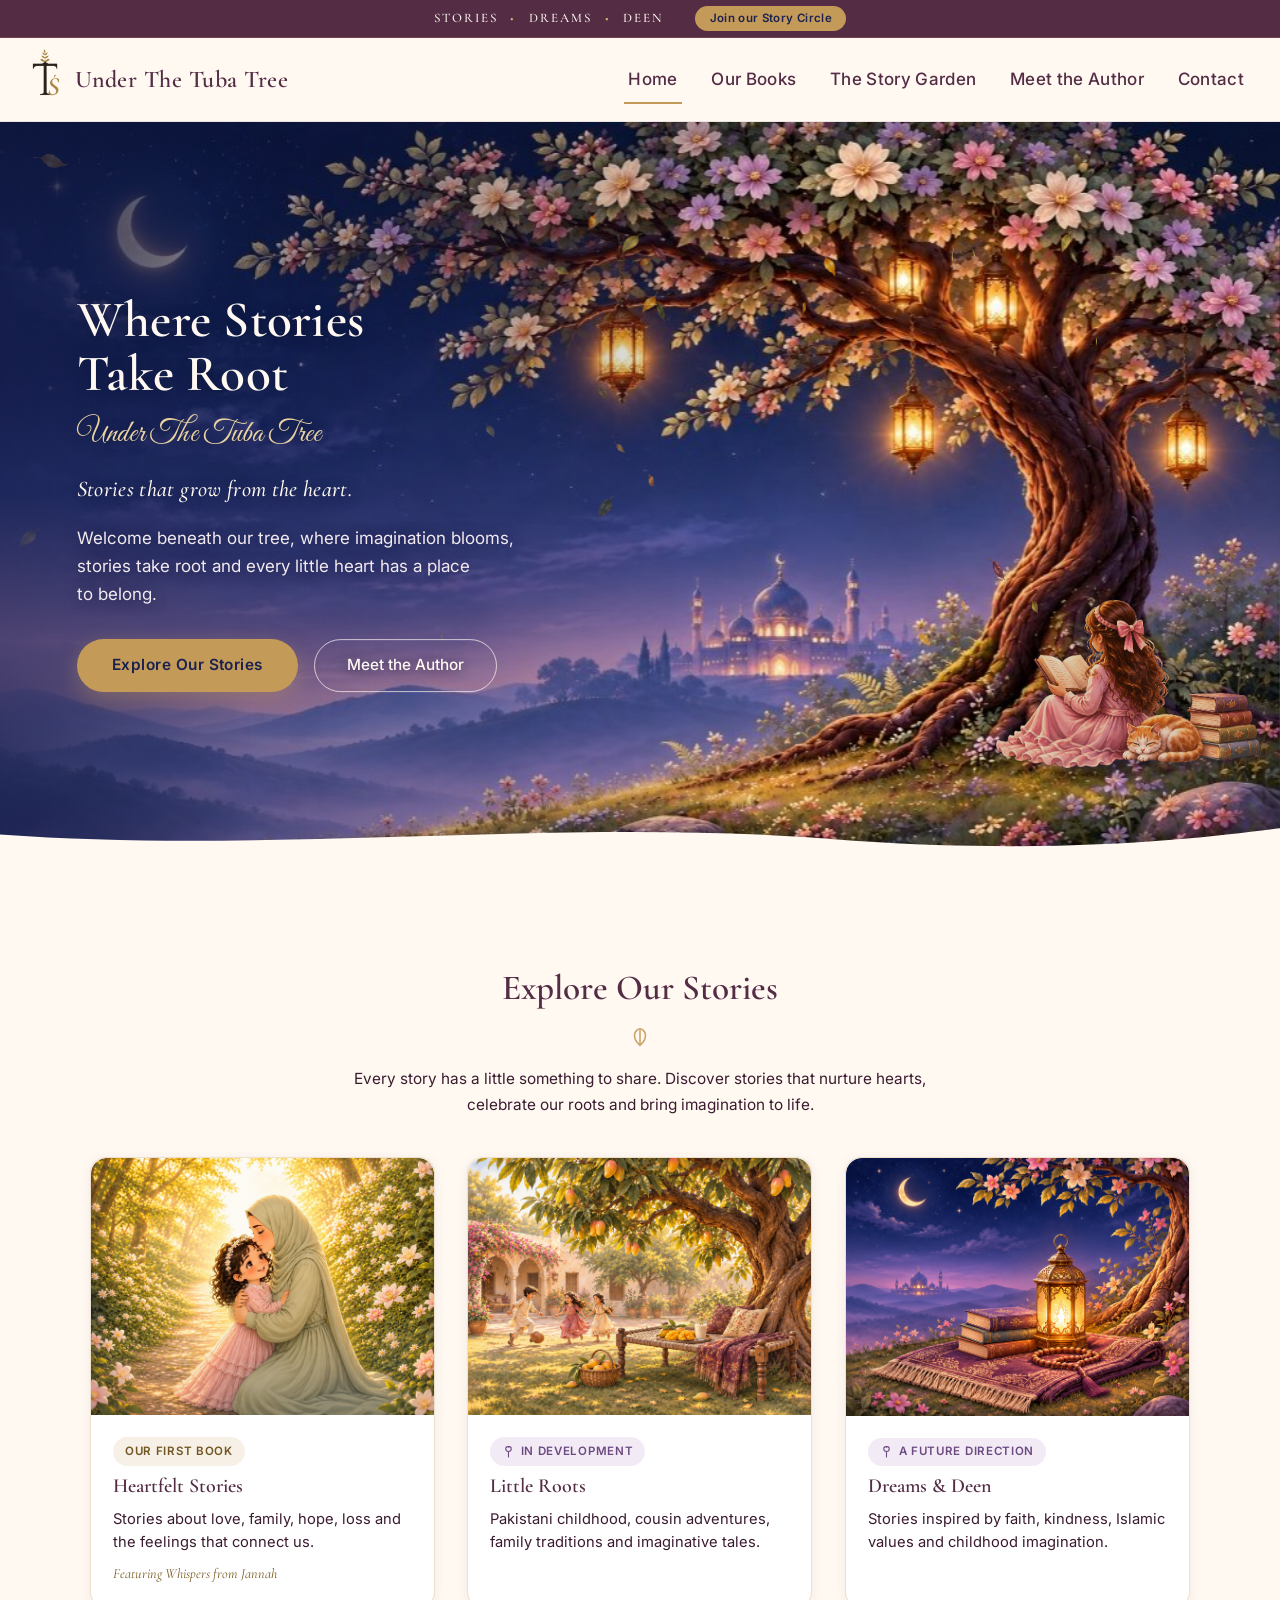
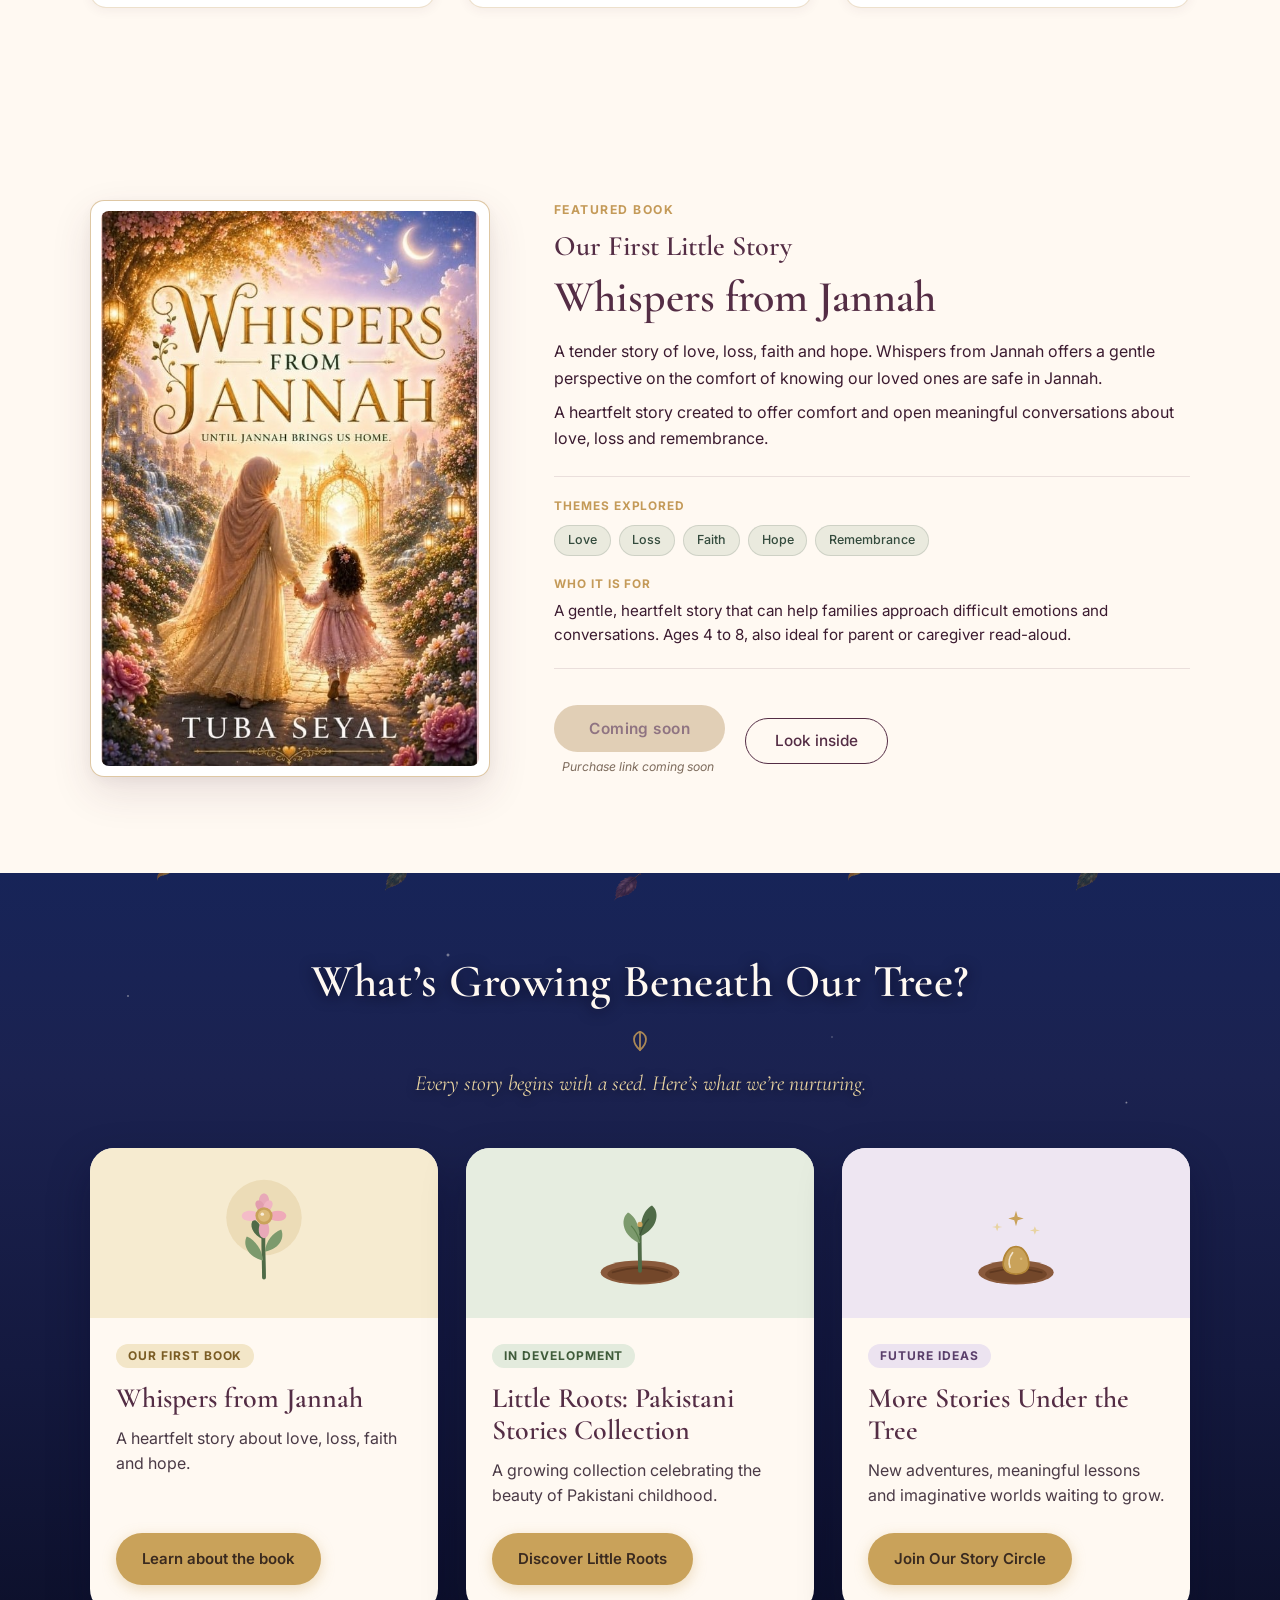
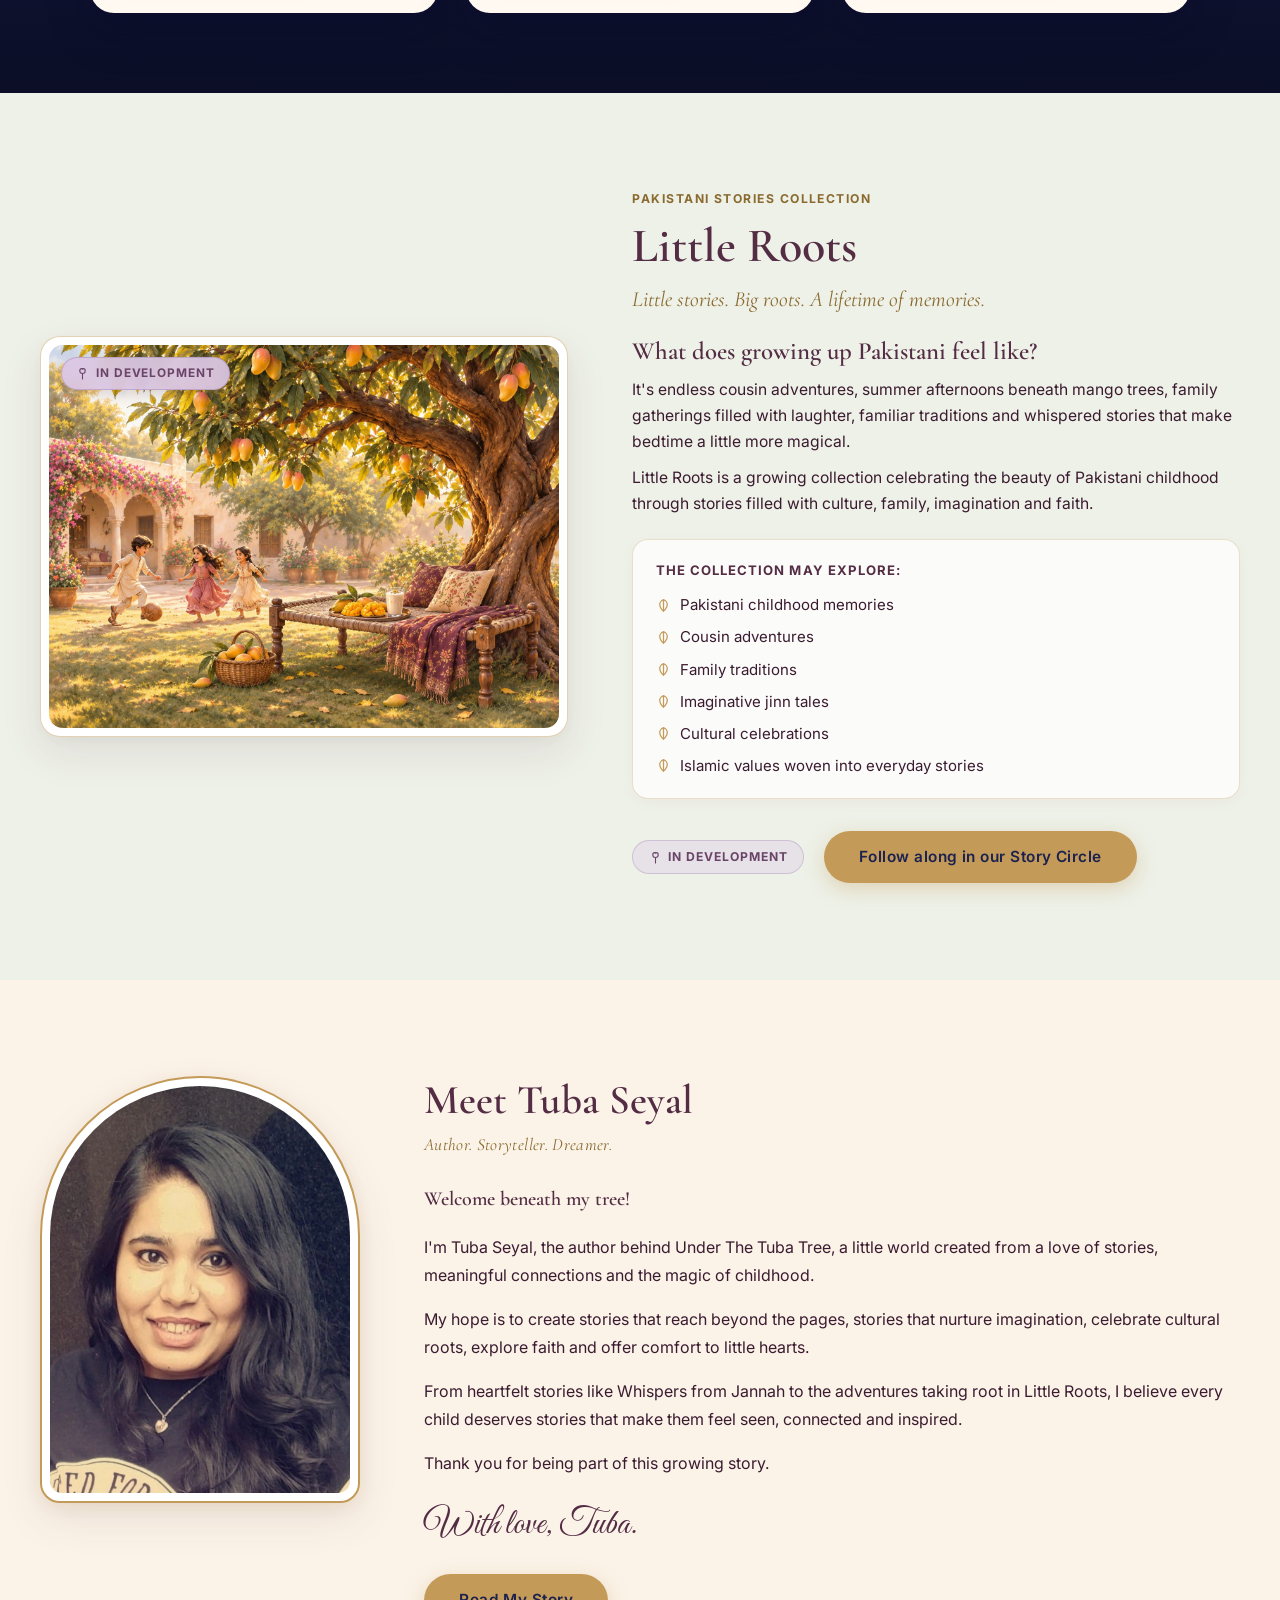
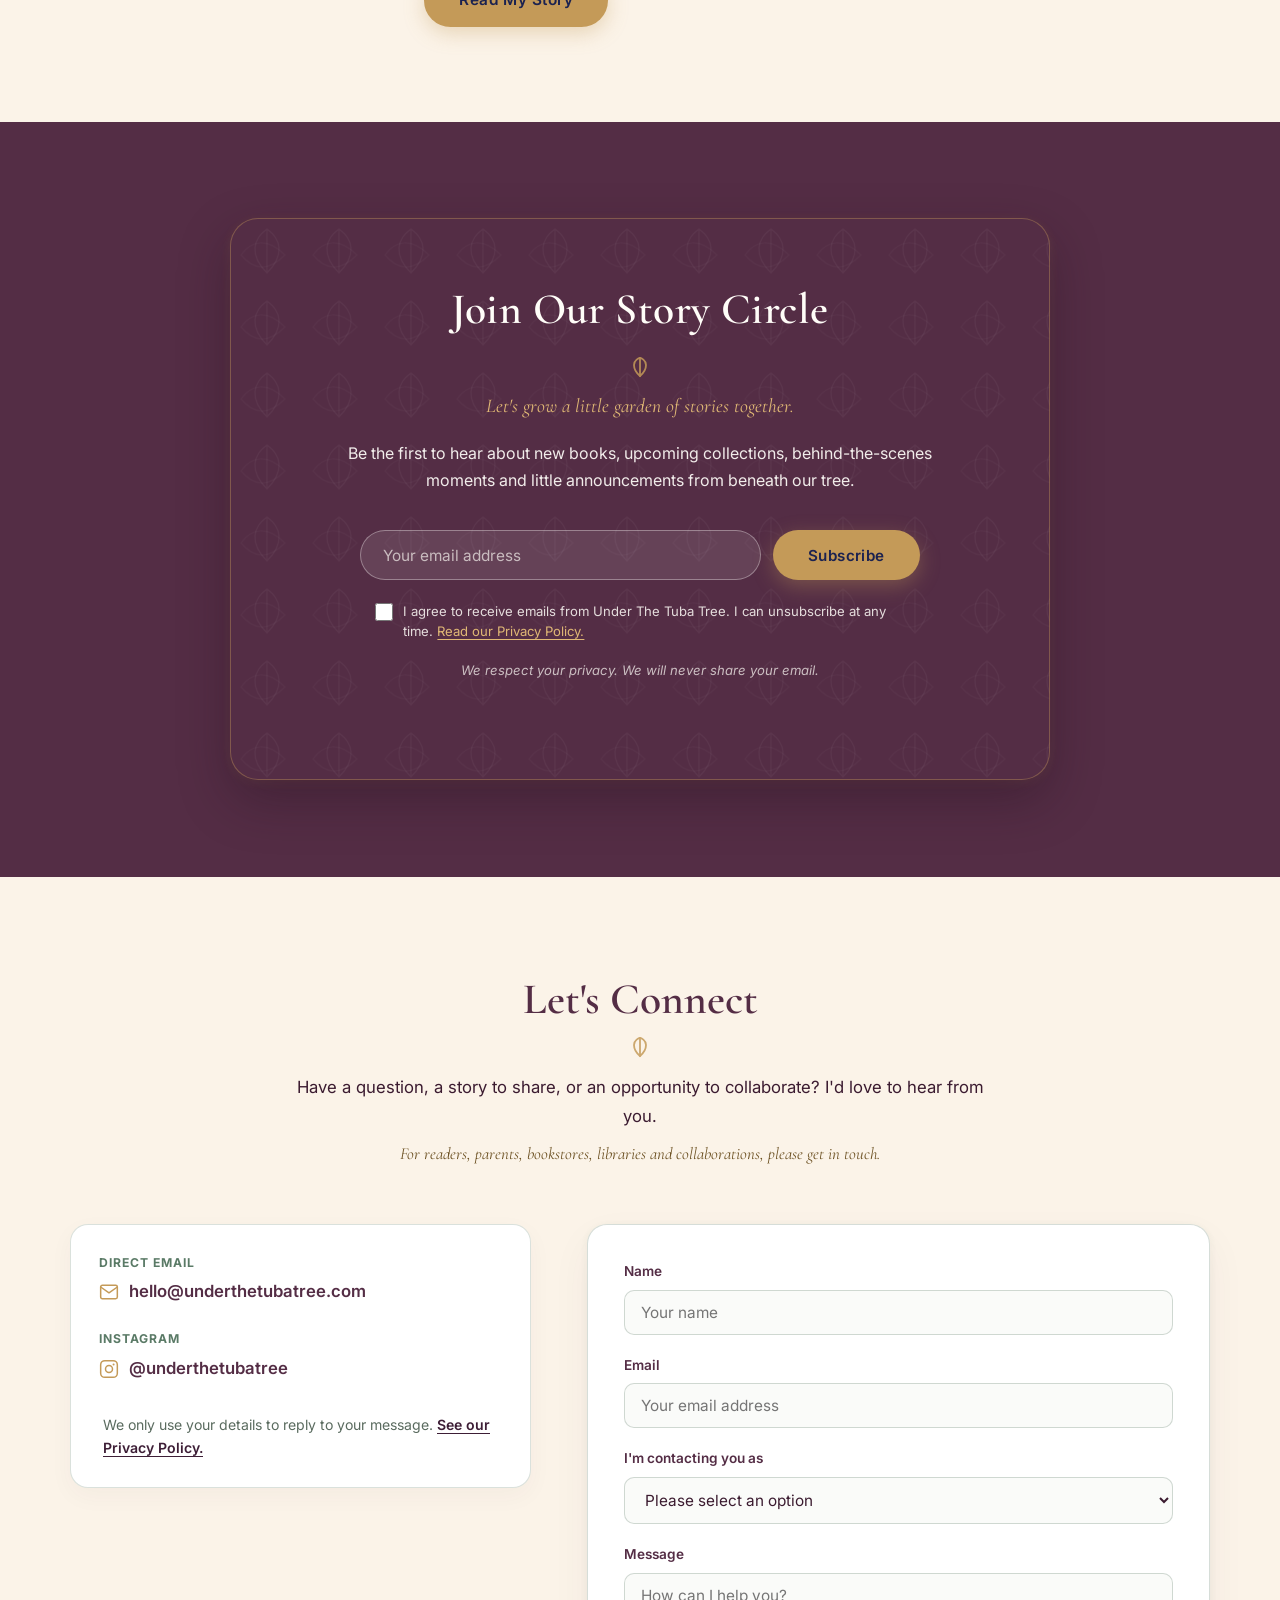
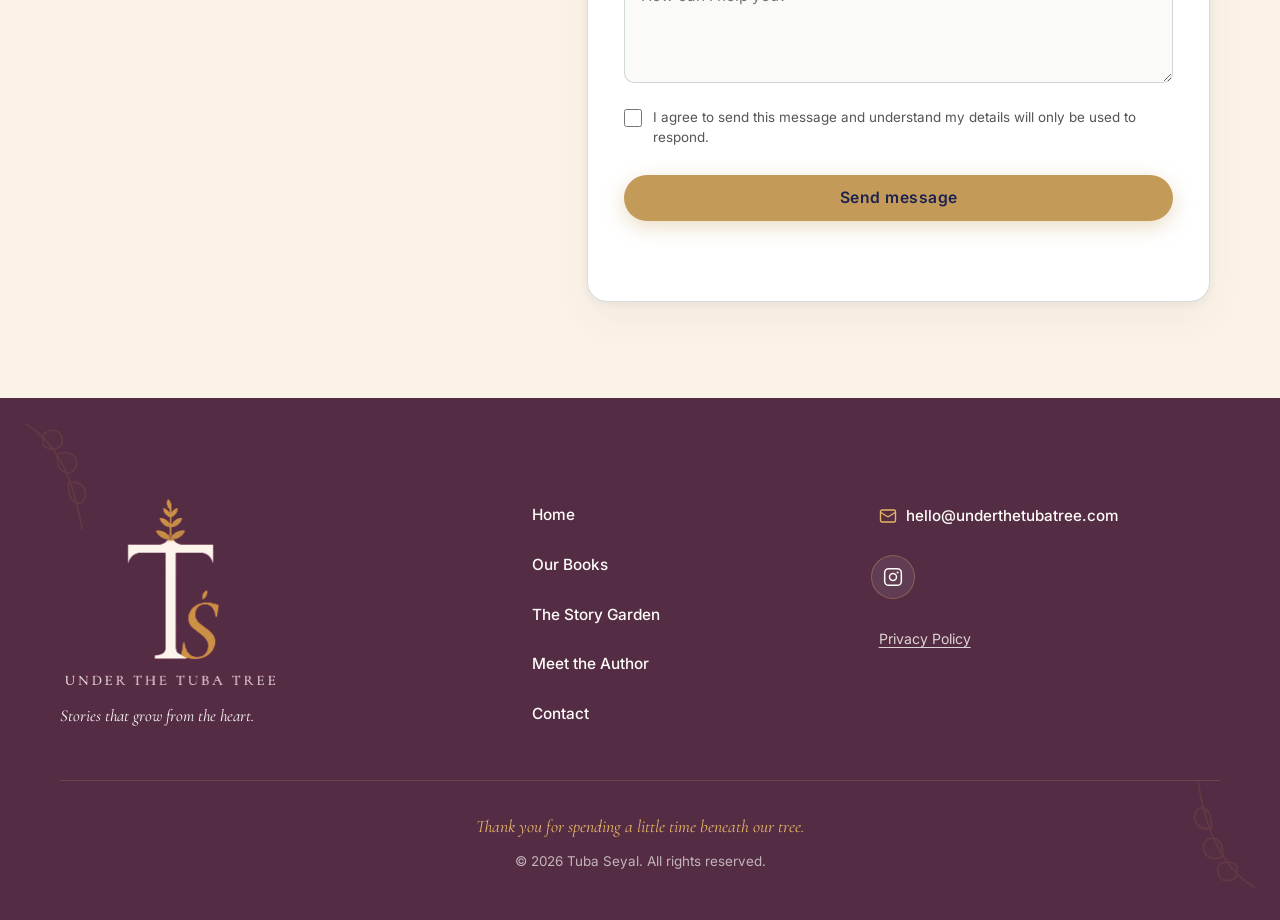
==== commit 7448eb9c: "v" ====
--- a/index.html
+++ b/index.html
@@ -18,7 +18,7 @@
   <link rel="preload" as="image" href="assets/logo-mark.png?v=4">
 
   <!-- Stylesheet -->
-  <link rel="stylesheet" href="style.css?v=32">
+  <link rel="stylesheet" href="style.css?v=34">
 </head>
 <body>
 
@@ -330,27 +330,27 @@
             <ul class="little-roots__list">
               <li>
                 <svg class="little-roots__bullet" width="15" height="15" viewBox="0 0 24 24" fill="none" stroke="currentColor" stroke-width="2" stroke-linecap="round"><path d="M12 21 C12 21 18 16 18 10 C18 5 13 3 12 3 C11 3 6 5 6 10 C6 16 12 21 12 21 Z"/><path d="M12 3 L12 21"/></svg>
-                <span>Pakistani childhood memories.</span>
+                <span>Pakistani childhood memories</span>
               </li>
               <li>
                 <svg class="little-roots__bullet" width="15" height="15" viewBox="0 0 24 24" fill="none" stroke="currentColor" stroke-width="2" stroke-linecap="round"><path d="M12 21 C12 21 18 16 18 10 C18 5 13 3 12 3 C11 3 6 5 6 10 C6 16 12 21 12 21 Z"/><path d="M12 3 L12 21"/></svg>
-                <span>Cousin adventures.</span>
+                <span>Cousin adventures</span>
               </li>
               <li>
                 <svg class="little-roots__bullet" width="15" height="15" viewBox="0 0 24 24" fill="none" stroke="currentColor" stroke-width="2" stroke-linecap="round"><path d="M12 21 C12 21 18 16 18 10 C18 5 13 3 12 3 C11 3 6 5 6 10 C6 16 12 21 12 21 Z"/><path d="M12 3 L12 21"/></svg>
-                <span>Family traditions.</span>
+                <span>Family traditions</span>
               </li>
               <li>
                 <svg class="little-roots__bullet" width="15" height="15" viewBox="0 0 24 24" fill="none" stroke="currentColor" stroke-width="2" stroke-linecap="round"><path d="M12 21 C12 21 18 16 18 10 C18 5 13 3 12 3 C11 3 6 5 6 10 C6 16 12 21 12 21 Z"/><path d="M12 3 L12 21"/></svg>
-                <span>Imaginative jinn tales.</span>
+                <span>Imaginative jinn tales</span>
               </li>
               <li>
                 <svg class="little-roots__bullet" width="15" height="15" viewBox="0 0 24 24" fill="none" stroke="currentColor" stroke-width="2" stroke-linecap="round"><path d="M12 21 C12 21 18 16 18 10 C18 5 13 3 12 3 C11 3 6 5 6 10 C6 16 12 21 12 21 Z"/><path d="M12 3 L12 21"/></svg>
-                <span>Cultural celebrations.</span>
+                <span>Cultural celebrations</span>
               </li>
               <li>
                 <svg class="little-roots__bullet" width="15" height="15" viewBox="0 0 24 24" fill="none" stroke="currentColor" stroke-width="2" stroke-linecap="round"><path d="M12 21 C12 21 18 16 18 10 C18 5 13 3 12 3 C11 3 6 5 6 10 C6 16 12 21 12 21 Z"/><path d="M12 3 L12 21"/></svg>
-                <span>Islamic values woven into everyday stories.</span>
+                <span>Islamic values woven into everyday stories</span>
               </li>
             </ul>
           </div>
@@ -391,12 +391,6 @@
         </div>
 
         <div class="about-author__signature" aria-label="Signature: With love, Tuba.">With love, Tuba.</div>
-
-        <!-- Short biography Card -->
-        <div class="about-bio-card">
-          <h3 class="about-bio-card__title">Short biography</h3>
-          <p class="about-bio-card__text">Tuba Seyal is the author behind Under The Tuba Tree, a little world created from a love of stories, meaningful connections, and the magic of childhood. Through her writing, Tuba hopes to create stories that reach beyond the pages, stories that nurture imagination, celebrate cultural roots, explore faith, and offer comfort to little hearts. From heartfelt stories like Whispers from Jannah to the adventures taking root in the Little Roots collection, she believes every child deserves stories that make them feel seen, connected, and inspired. Welcome beneath the tree.</p>
-        </div>
 
         <div class="about-author__action">
           <a href="author.html" class="btn-gold">Read My Story</a>
@@ -663,6 +657,6 @@
   <div class="margin-leaves" id="marginLeaves" aria-hidden="true"></div>
 
   <!-- Main JavaScript (deferred for performance) -->
-  <script src="script.js?v=31" defer></script>
+  <script src="script.js?v=34" defer></script>
 </body>
 </html>
--- a/style.css
+++ b/style.css
@@ -1914,7 +1914,7 @@
   font-size: 16px;
   line-height: 1.6;
   color: #4A3A46;
-  margin: 12px 0 0 0;
+  margin: 12px 0 24px 0; /* Minimum 24px space between card text and button */
 }
 
 /* Button: gold pill background #C9A25A, text #3A2A1F, 52px tall, padding 0 26px, font 15px semi-bold */
@@ -2255,52 +2255,26 @@
   font-size: 2.25rem;
   color: var(--color-deep-plum);
   line-height: 1.2;
-  margin: 0.35rem 0 1.75rem;
-}
-
-/* Short biography Card */
-.about-bio-card {
-  background: rgba(255, 255, 255, 0.85);
-  border: 1px solid rgba(196, 154, 88, 0.35);
-  border-radius: 16px;
-  padding: 1.4rem 1.65rem;
-  box-shadow: 0 4px 20px rgba(84, 45, 69, 0.04);
-  margin-bottom: 1.75rem;
-}
-
-.about-bio-card__title {
-  font-family: var(--font-sans);
-  font-size: 0.82rem;
-  font-weight: 700;
-  text-transform: uppercase;
-  letter-spacing: 0.08em;
-  color: #8A6A2F;
-  margin: 0 0 0.75rem 0;
-}
-
-.about-bio-card__text {
-  font-family: var(--font-sans);
-  font-size: 0.94rem;
-  line-height: 1.7;
-  color: var(--color-text-dark);
-  margin: 0;
+  margin: 0.35rem 0 0;
 }
 
 .about-author__action {
   display: flex;
   align-items: center;
+  margin-top: 28px; /* Button sits 28px below the signature */
 }
 
 /* Dedicated Author Page Styles */
 .author-page-main {
-  background-color: #F8F9F3;
-  padding: 4.5rem 2rem 5.5rem;
+  background-color: #FFF9F2;
+  padding: 56px 20px 80px;
+  min-height: 70vh;
 }
 
 .author-page-hero {
   text-align: center;
-  max-width: 800px;
-  margin: 0 auto 3.5rem;
+  max-width: 700px;
+  margin: 0 auto 2.5rem;
 }
 
 .author-page-badge {
@@ -2318,16 +2292,120 @@
 
 .author-page-heading {
   font-family: var(--font-serif);
-  font-size: clamp(2.4rem, 4.5vw, 3.4rem);
+  font-size: clamp(2.2rem, 4.5vw, 3.2rem);
   font-weight: 600;
-  color: var(--color-deep-plum);
+  color: #542D45;
   line-height: 1.2;
   margin: 0 0 0.5rem 0;
 }
 
+.author-page-heading .leaf-ornament {
+  margin: 10px auto 14px;
+}
+
+.author-profile-container {
+  max-width: 700px;
+  margin: 0 auto;
+}
+
+.author-profile-photo-wrap {
+  display: flex;
+  justify-content: center;
+  margin-bottom: 2.25rem;
+}
+
+.author-profile-photo-wrap .about-author__frame {
+  max-width: 280px;
+  margin: 0 auto;
+}
+
+.author-bio-content {
+  font-family: var(--font-sans);
+  font-size: 17px;
+  line-height: 1.75;
+  color: #3F3340;
+  margin-bottom: 2rem;
+}
+
+.author-bio-content p {
+  margin: 0 0 1.25rem 0;
+}
+
+.author-social-wrap {
+  margin: 1.75rem 0 1.5rem;
+  display: flex;
+  align-items: center;
+}
+
+.author-instagram-link {
+  display: inline-flex;
+  align-items: center;
+  gap: 0.55rem;
+  font-family: var(--font-sans);
+  font-size: 15px;
+  font-weight: 600;
+  color: #542D45;
+  text-decoration: underline;
+  text-decoration-color: #C9A25A;
+  text-underline-offset: 2px;
+  min-height: 44px;
+  padding: 6px 0;
+  transition: color 0.2s ease, text-decoration-color 0.2s ease;
+}
+
+.author-instagram-link svg {
+  color: #C9A25A;
+  flex-shrink: 0;
+}
+
+.author-instagram-link:hover {
+  color: #C9A25A;
+  text-decoration-color: #542D45;
+}
+
+.author-instagram-link:focus-visible {
+  outline: 2px solid #542D45;
+  outline-offset: 3px;
+  border-radius: 4px;
+}
+
+.author-page-nav-back {
+  display: flex;
+  justify-content: flex-start;
+  margin-top: 1rem;
+  margin-bottom: 3.5rem;
+}
+
+.author-back-link {
+  display: inline-flex;
+  align-items: center;
+  justify-content: center;
+  min-height: 48px;
+  padding: 0 26px;
+  border-radius: 999px;
+  font-family: var(--font-sans);
+  font-size: 15px;
+  font-weight: 600;
+  color: #542D45;
+  border: 1.5px solid #C9A25A;
+  background: transparent;
+  text-decoration: none;
+  transition: background 0.2s ease, color 0.2s ease;
+}
+
+.author-back-link:hover {
+  background: #C9A25A;
+  color: #3A2A1F;
+}
+
+.author-back-link:focus-visible {
+  outline: 2px solid #542D45;
+  outline-offset: 3px;
+}
+
 /* Dedicated Page Placeholders */
 .author-details-placeholders {
-  max-width: 1200px;
+  max-width: 700px;
   margin: 3.5rem auto 0;
 }
 
@@ -2364,10 +2442,27 @@
   margin: 0;
 }
 
-.author-page-nav-back {
-  display: flex;
-  justify-content: center;
-  margin-top: 2.5rem;
+@media (max-width: 600px) {
+  .author-page-main {
+    padding: 40px 20px 60px;
+  }
+  .author-page-hero {
+    margin-bottom: 2rem;
+  }
+  .author-bio-content {
+    font-size: 16px;
+    line-height: 1.7;
+  }
+  .author-social-wrap {
+    justify-content: center;
+  }
+  .author-page-nav-back {
+    justify-content: center;
+  }
+  .author-back-link {
+    width: 100%;
+    max-width: 320px;
+  }
 }
 
 /* ==========================================================================
@@ -4253,11 +4348,6 @@
     text-align: center;
   }
 
-  .about-bio-card {
-    text-align: left;
-    padding: 1.25rem 1.25rem;
-  }
-
   .about-author__action {
     justify-content: center;
   }
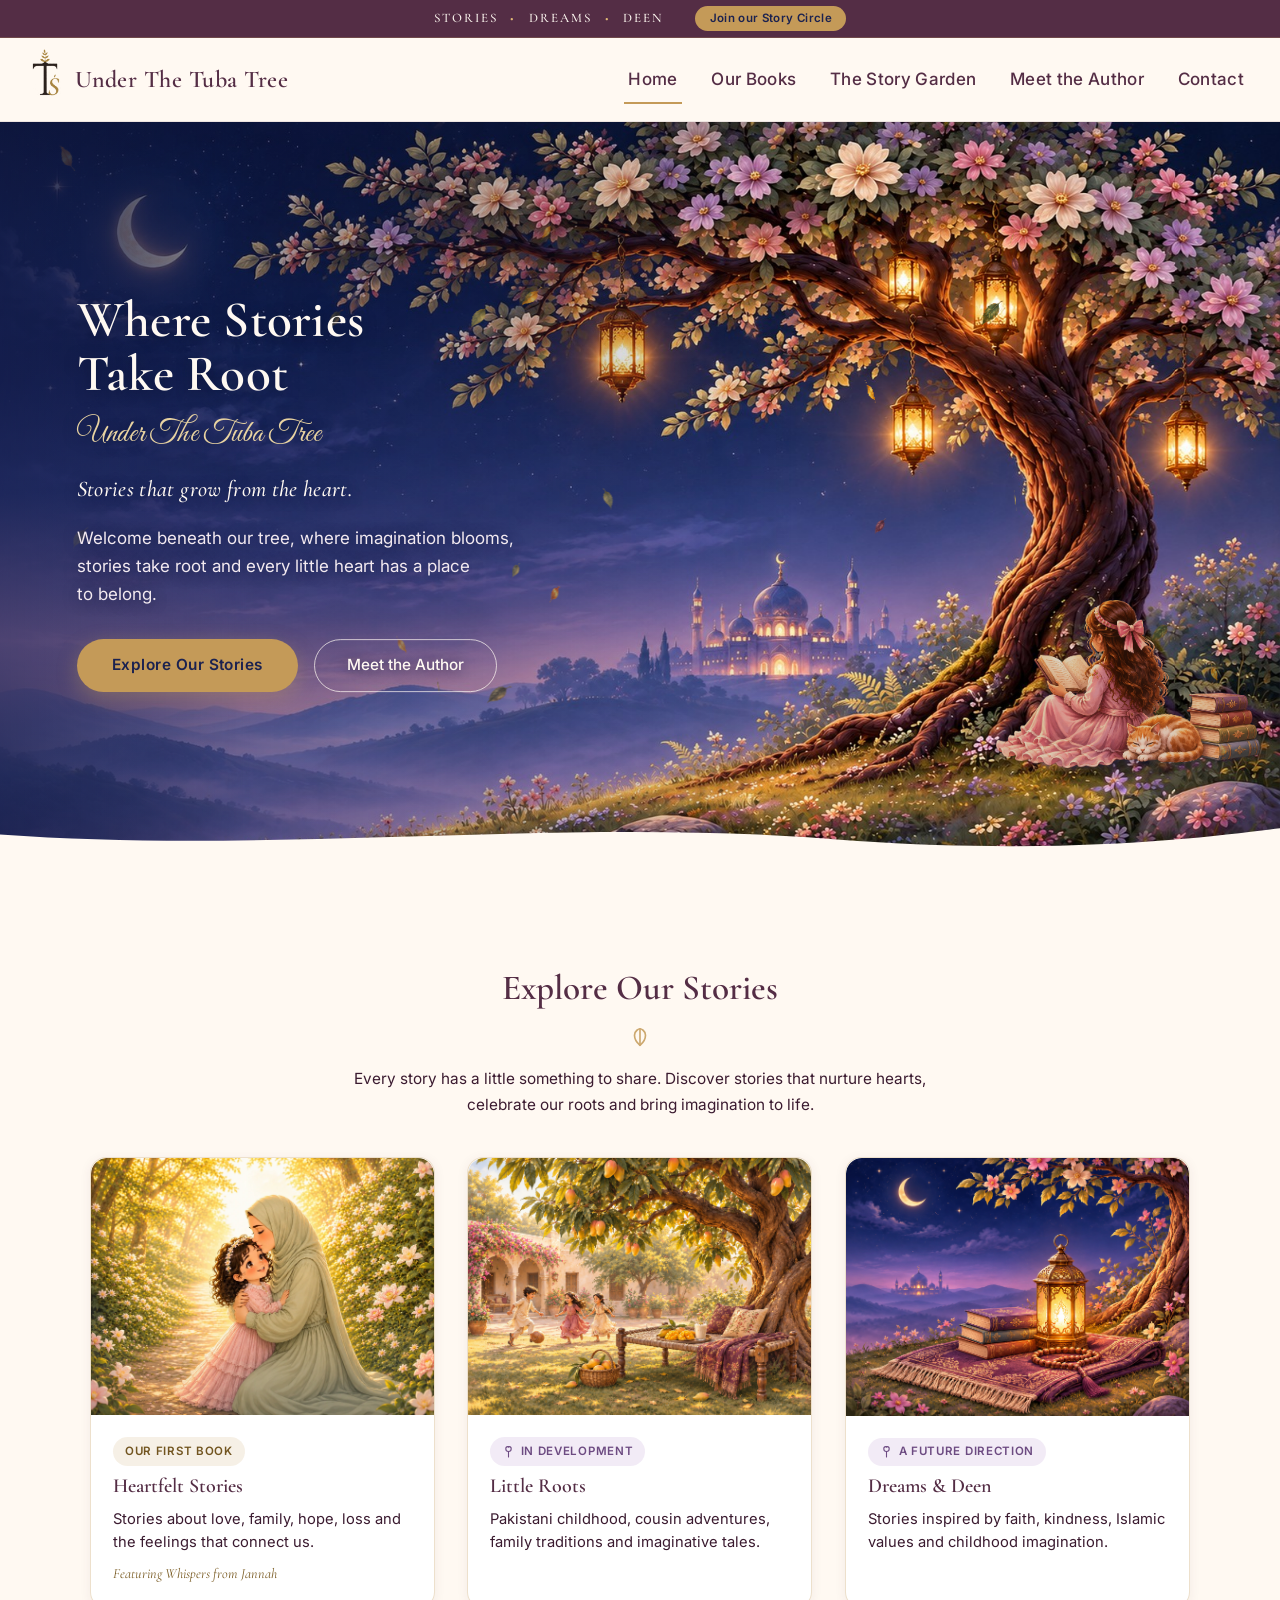
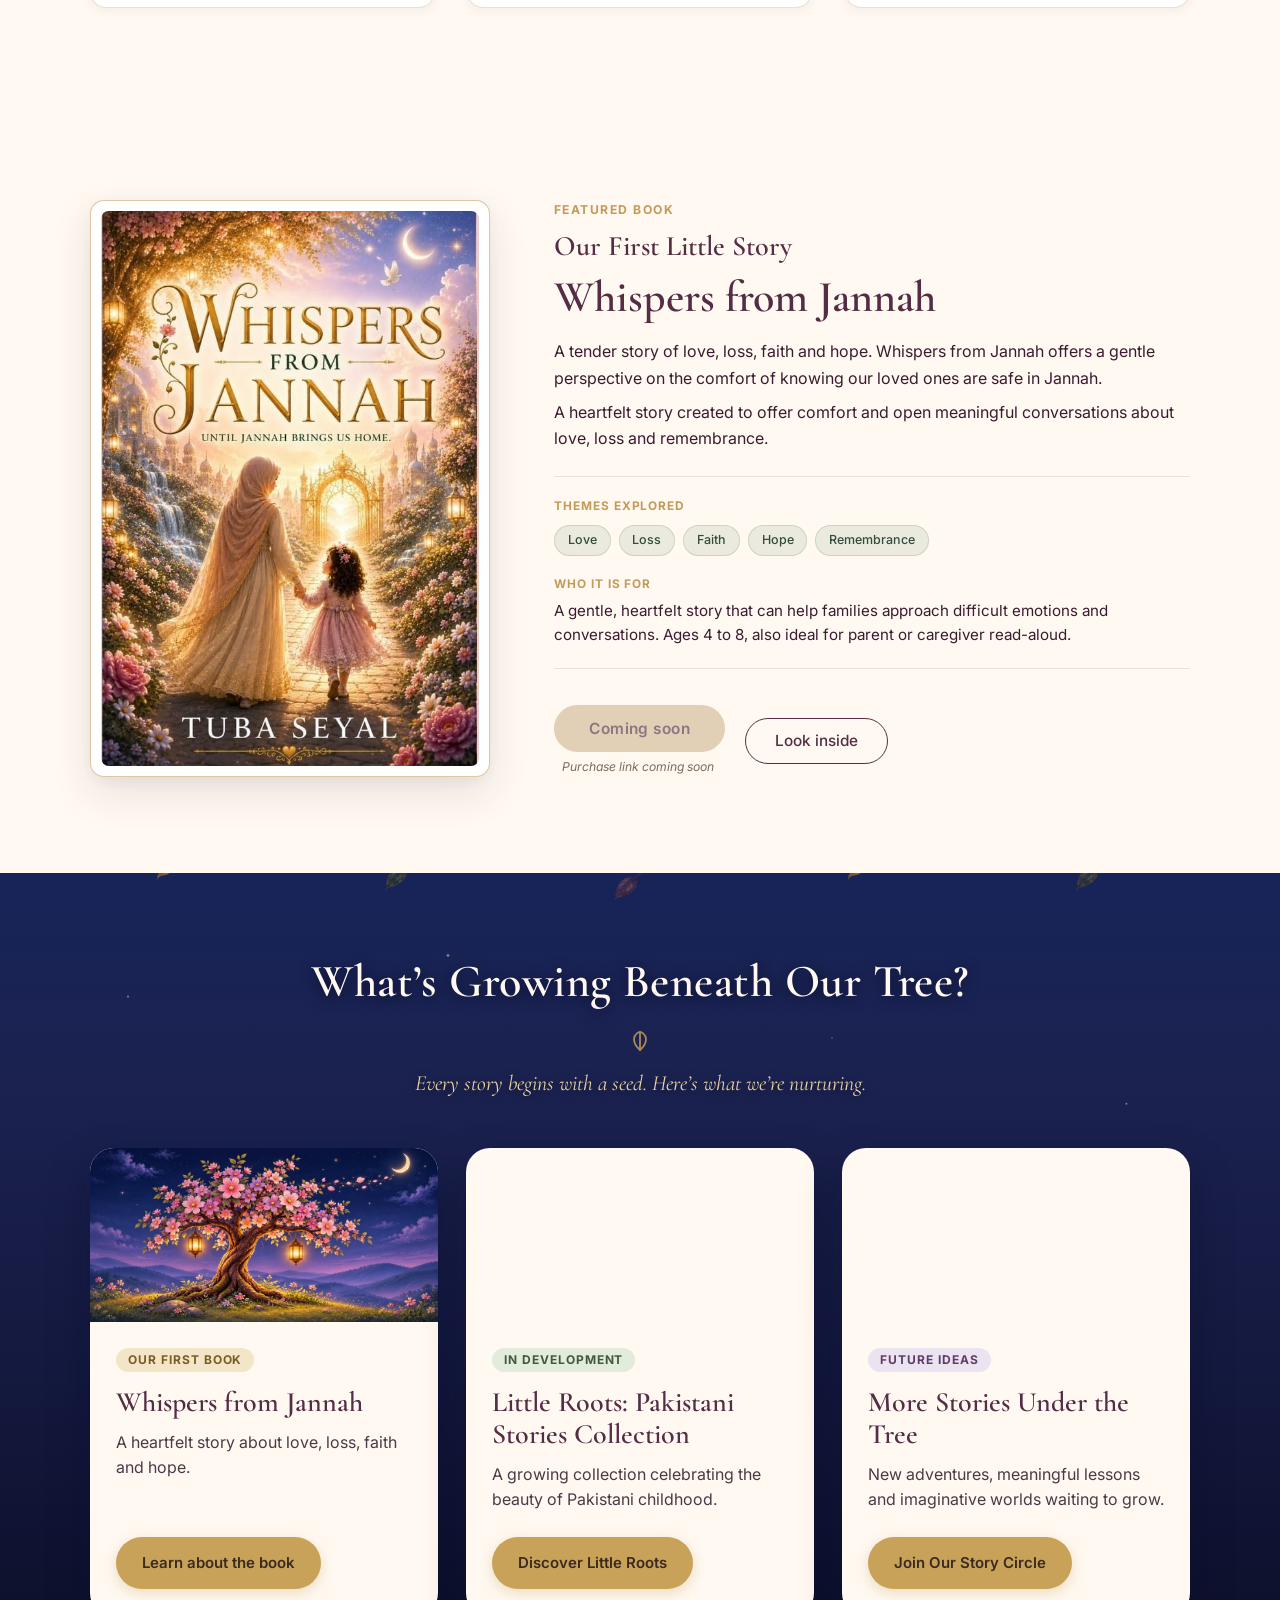
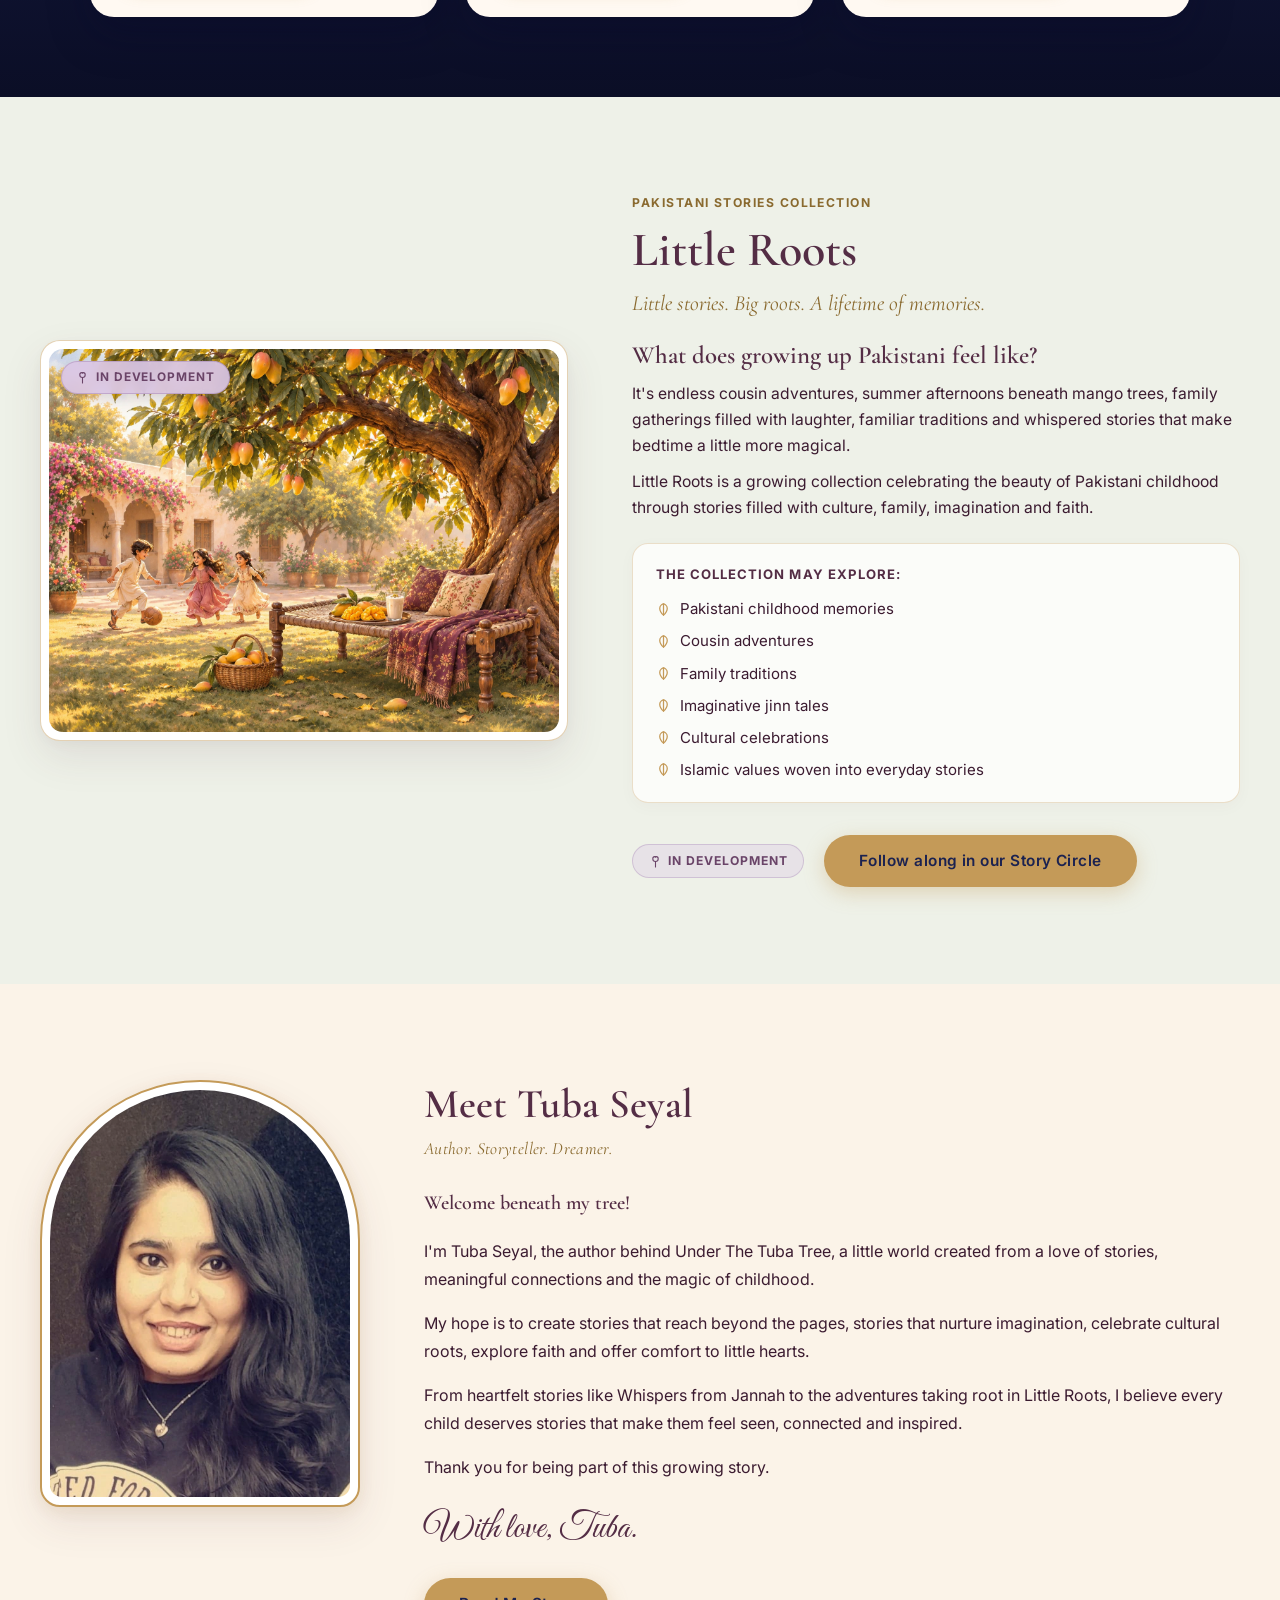
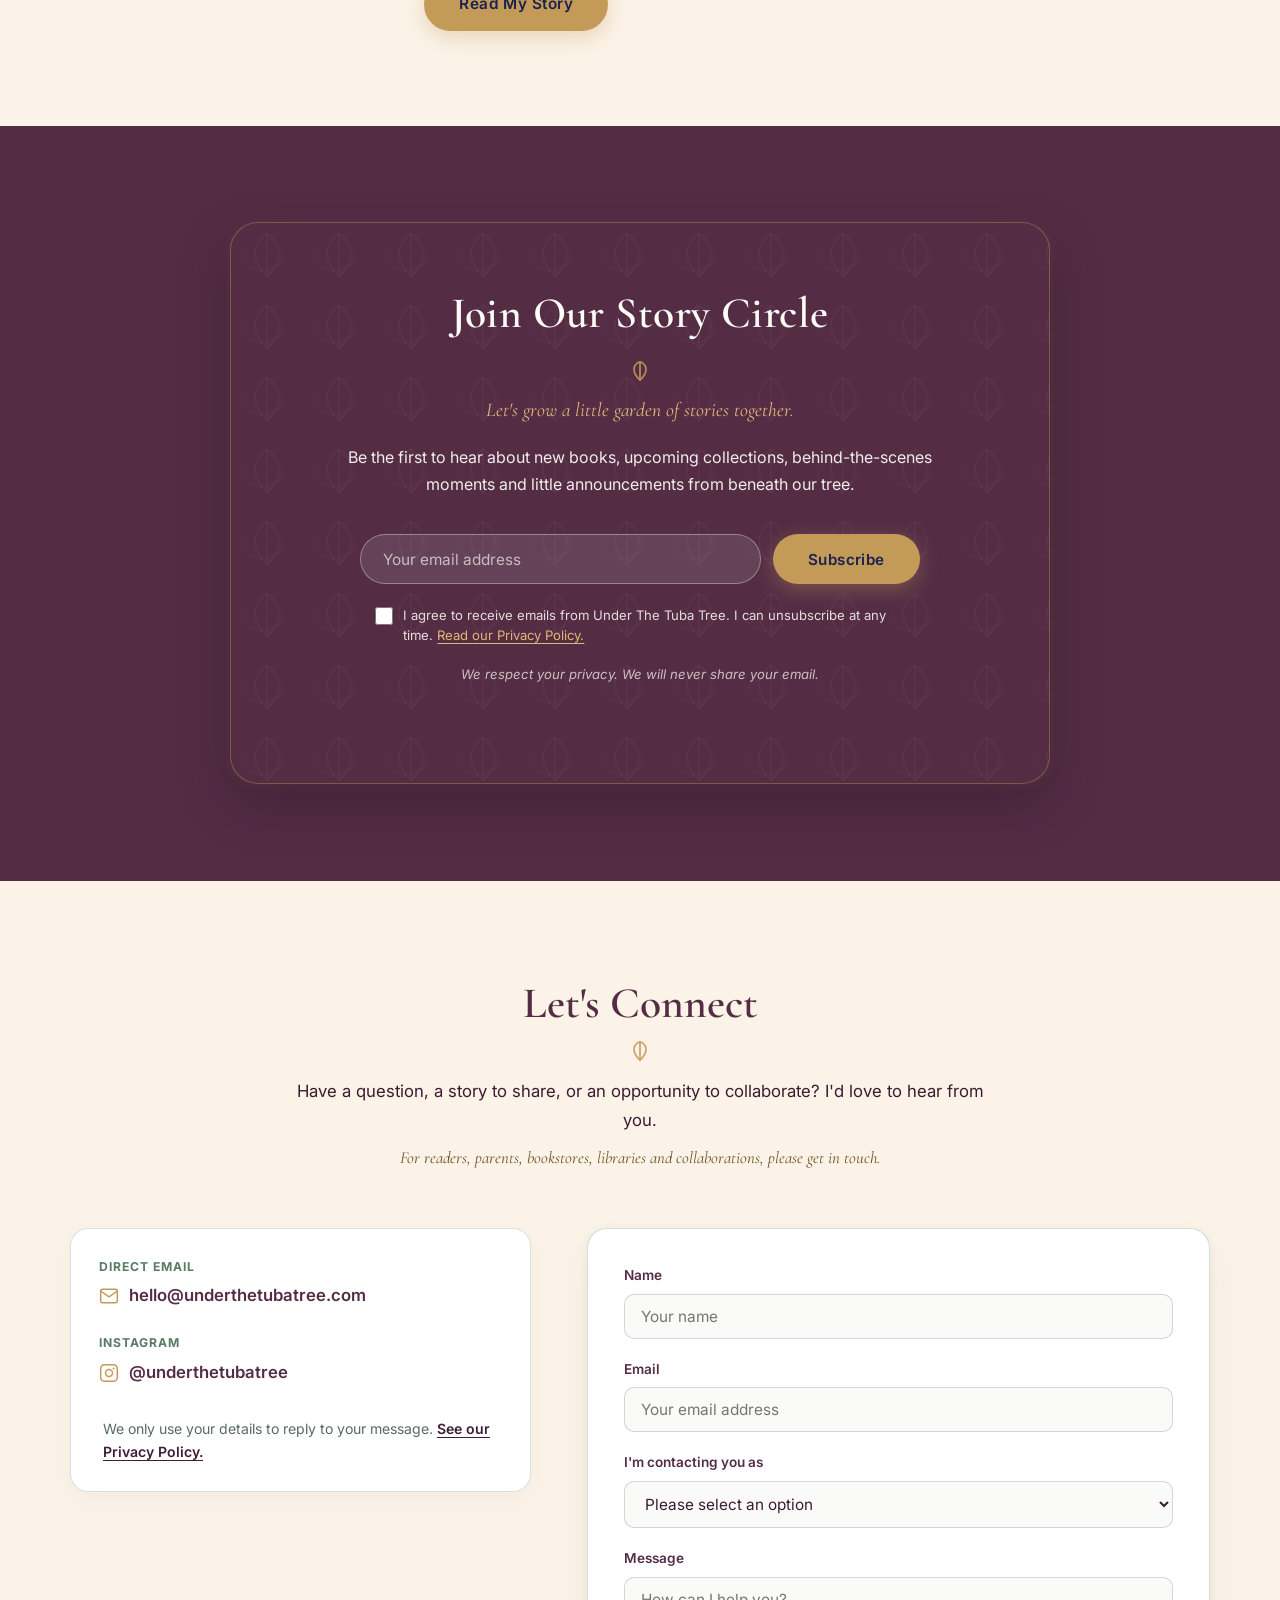
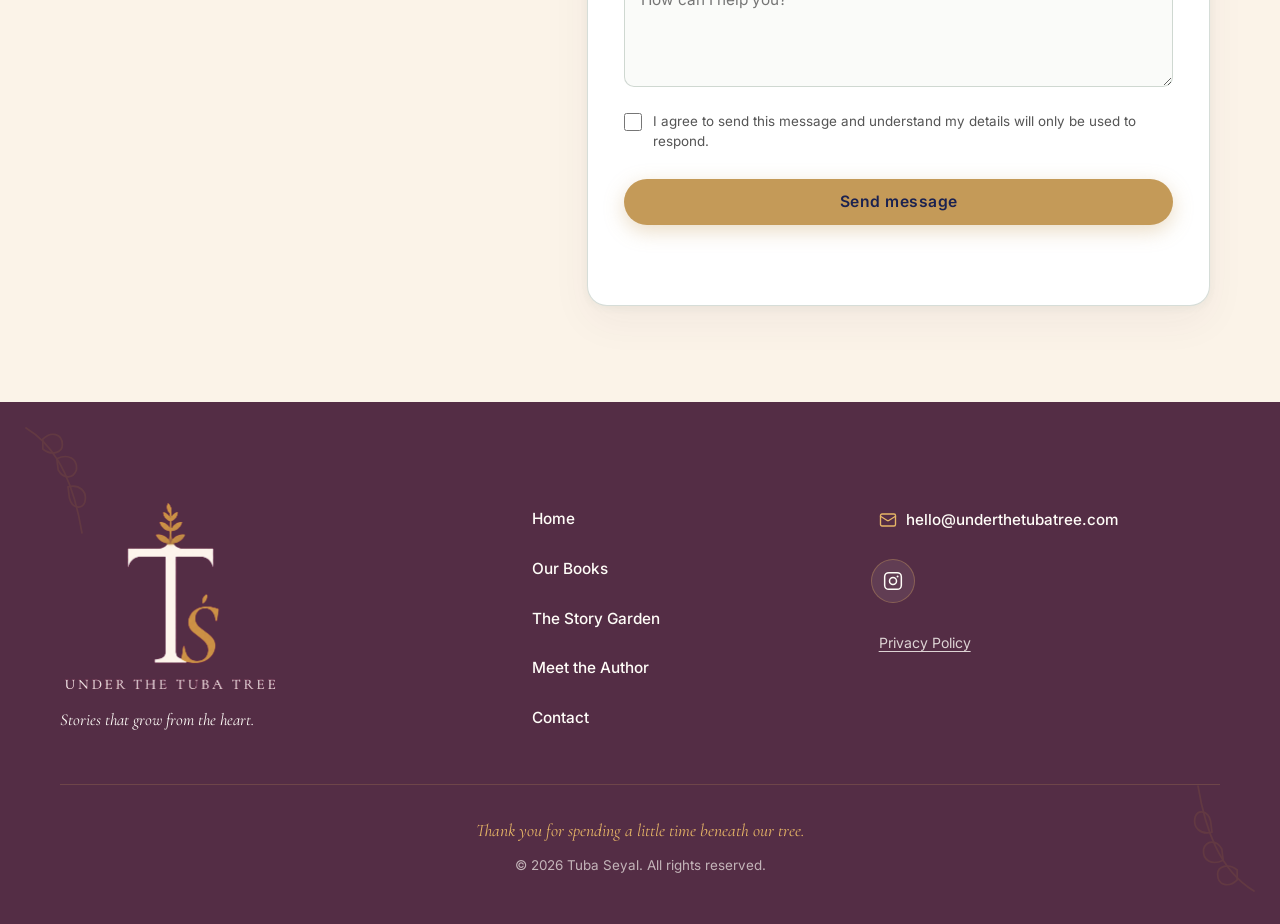
==== commit 41e5347b: "fg" ====
--- a/index.html
+++ b/index.html
@@ -13,12 +13,12 @@
 
   <!-- Preload Fonts & Critical Hero Assets -->
   <link rel="preload" as="style" href="https://fonts.googleapis.com/css2?family=Great+Vibes&family=Cormorant+Garamond:ital,wght@0,400;0,500;0,600;0,700;1,400;1,500&family=Inter:wght@400;500;600&display=swap">
-  <link rel="preload" as="image" href="assets/hero-bg.jpg?v=2" fetchpriority="high">
+  <link rel="preload" as="image" href="assets/hero-bg.jpg" imagesrcset="assets/hero-bg-828.jpg 828w, assets/hero-bg-1242.jpg 1242w, assets/hero-bg-1656.jpg 1656w" imagesizes="100vw" fetchpriority="high">
   <link rel="preload" as="image" href="assets/reader.png?v=2">
   <link rel="preload" as="image" href="assets/logo-mark.png?v=4">
 
   <!-- Stylesheet -->
-  <link rel="stylesheet" href="style.css?v=34">
+  <link rel="stylesheet" href="style.css?v=36">
 </head>
 <body>
 
@@ -89,13 +89,18 @@
       <!-- Stage: 16:9 artwork container, anchored right -->
       <div class="stage" id="stage">
 
-        <!-- Background Scene -->
+        <!-- Background Scene with High-Res Srcset -->
         <picture class="stage__picture">
-          <source media="(max-width: 600px)" srcset="assets/hero-bg.jpg?v=2">
-          <img src="assets/hero-bg.jpg?v=2"
+          <source media="(max-width: 899px)"
+                  srcset="assets/hero-bg-828.jpg 828w, assets/hero-bg-1242.jpg 1242w, assets/hero-bg-1656.jpg 1656w"
+                  sizes="100vw">
+          <img src="assets/hero-bg.jpg"
+               srcset="assets/hero-bg-828.jpg 828w, assets/hero-bg-1242.jpg 1242w, assets/hero-bg-1656.jpg 1656w"
+               sizes="(max-width: 899px) 100vw, 100vw"
+               width="1672" height="941"
                alt="Moonlit night scene with blooming tree, glowing lanterns, crescent moon and distant palace"
                class="stage__bg" id="heroBg"
-               fetchpriority="high" decoding="sync">
+               fetchpriority="high" decoding="async">
         </picture>
 
         <!-- Decorative Reader Character Layer -->
--- a/style.css
+++ b/style.css
@@ -19,6 +19,16 @@
   --color-text-dark:     #3b1b30;
   --color-border-subtle: rgba(84, 45, 69, 0.10);
   --color-sage-bg:       #EFF3EB;
+
+  /* Hero Mobile Background Tuning (max-width: 899px) */
+  --hero-pos-x-mobile:   95%;
+  --hero-pos-y-mobile:   60%;
+  --hero-height-mobile:  min(88svh, 760px);
+
+  /* Story Garden Card Image Positions */
+  --pos-bloom:  center 40%;
+  --pos-sprout: center 55%;
+  --pos-seed:   center 62%;
 
   /* Hero Text Exact Colors (WCAG AA Compliant over night artwork) */
   --hero-h1-color:       #FFF9F2;
@@ -1783,77 +1793,45 @@
   opacity: 1;
 }
 
-/* Hover (desktop only): card lifts 6px with slightly stronger shadow, 250ms */
+/* Hover (desktop only): card lifts 6px with slightly stronger shadow, image scales to 1.04 */
 @media (hover: hover) and (pointer: fine) {
   .sg-card:hover {
     transform: translateY(-6px);
     box-shadow: 0 24px 50px rgba(8, 10, 40, 0.45);
   }
-}
-
-/* Illustration area on top: height 170px (150px on mobile), full width */
+
+  .sg-card:hover .sg-card__img {
+    transform: scale(1.04);
+  }
+}
+
+/* Illustration area on top: aspect-ratio 2 / 1 on desktop (150px on mobile), full width */
 .sg-card__visual {
   width: 100%;
-  height: 170px;
-  display: flex;
-  align-items: center;
-  justify-content: center;
+  aspect-ratio: 2 / 1;
   position: relative;
   overflow: hidden;
-}
-
-/* Tints per card: card 1 gold #F6EBD0, card 2 sage #E6EDE0, card 3 lavender #EEE6F2 */
-.sg-card--bloom .sg-card__visual {
-  background: #F6EBD0;
-}
-
-.sg-card--sprout .sg-card__visual {
-  background: #E6EDE0;
-}
-
-.sg-card--seed .sg-card__visual {
-  background: #EEE6F2;
-}
-
-.sg-card__svg {
-  width: 120px;
-  height: auto;
+  background: transparent;
+}
+
+.sg-card__img {
+  width: 100%;
+  height: 100%;
+  object-fit: cover;
   display: block;
-}
-
-/* Idle animations (desktop only) */
-@media (hover: hover) and (pointer: fine) and (min-width: 900px) {
-  /* Card 1 blossom sways 2 degrees (6s) */
-  .sg-svg-sway-bloom {
-    transform-origin: 70px 50px;
-    animation: sgBloomSway 6s ease-in-out infinite alternate;
-  }
-
-  /* Card 2 leaves sway 3 degrees (5s) */
-  .sg-svg-sway-sprout {
-    transform-origin: 70px 75px;
-    animation: sgSproutSway 5s ease-in-out infinite alternate;
-  }
-
-  /* Card 3 sparkles fade in and out (4s) */
-  .sg-svg-sparkles {
-    animation: sgSparkleFade 4s ease-in-out infinite alternate;
-  }
-}
-
-@keyframes sgBloomSway {
-  0%   { transform: rotate(-2deg); }
-  100% { transform: rotate(2deg); }
-}
-
-@keyframes sgSproutSway {
-  0%   { transform: rotate(-3deg); }
-  100% { transform: rotate(3deg); }
-}
-
-@keyframes sgSparkleFade {
-  0%   { opacity: 0.35; transform: scale(0.92); }
-  100% { opacity: 1; transform: scale(1.08); }
+  transition: transform 400ms ease;
+}
+
+.sg-card--bloom .sg-card__img {
+  object-position: var(--pos-bloom, center 40%);
+}
+
+.sg-card--sprout .sg-card__img {
+  object-position: var(--pos-sprout, center 55%);
+}
+
+.sg-card--seed .sg-card__img {
+  object-position: var(--pos-seed, center 62%);
 }
 
 /* Text area: padding 24px 26px 0 */
@@ -1971,7 +1949,8 @@
   }
 
   .sg-card__visual {
-    height: 160px;
+    height: 150px;
+    aspect-ratio: unset;
   }
 
   .sg-card__title {
@@ -1998,6 +1977,7 @@
 
   .sg-card__visual {
     height: 150px; /* 150px on mobile */
+    aspect-ratio: unset;
   }
 
   .sg-card__body {
@@ -2022,15 +2002,14 @@
 
 /* Prefers-reduced-motion: disable all animations & transforms */
 @media (prefers-reduced-motion: reduce) {
-  .sg-svg-sway-bloom,
-  .sg-svg-sway-sprout,
-  .sg-svg-sparkles,
   .sg-drift-leaf {
     animation: none !important;
   }
 
   .sg-card,
   .sg-card:hover,
+  .sg-card:hover .sg-card__img,
+  .sg-card__img,
   .sg-card__btn,
   .sg-card__btn:hover {
     transform: none !important;
@@ -3750,30 +3729,18 @@
     position: relative !important;
     display: block !important;
     width: 100% !important;
-    height: clamp(560px, calc(100svh - var(--header-total-height, 90px)), 780px) !important;
-    min-height: 540px !important;
+    height: var(--hero-height-mobile, min(88svh, 760px)) !important;
+    min-height: unset !important;
     margin-top: var(--header-total-height, 90px) !important;
     overflow: hidden !important;
     background-color: var(--color-night-navy) !important;
   }
 
-  /* Soft vignette overlay so text has high contrast, while lanterns and reading girl below stay 100% bright */
+  /* Remove dark overlay on mobile so background image behind text is 100% crystal clear */
   .hero-section::after {
-    content: "" !important;
-    position: absolute !important;
-    inset: 0 !important;
-    width: 100% !important;
-    height: 100% !important;
-    pointer-events: none !important;
-    z-index: 6 !important;
-    display: block !important;
-    background: linear-gradient(
-      180deg,
-      rgba(8, 19, 51, 0.40) 0%,
-      rgba(10, 14, 40, 0.58) 26%,
-      rgba(10, 14, 40, 0.48) 55%,
-      transparent 72%
-    ) !important;
+    display: none !important;
+    content: none !important;
+    background: none !important;
   }
 
   /* Artwork fills the entire hero section */
@@ -3788,26 +3755,58 @@
     mask-image: none !important;
   }
 
-  /* Inner stage 16:9 anchored right */
+  /* Inner stage fills container on mobile, unifying all layers (bg, reader, glow, fireflies, canvas) */
   .hero-artwork .stage {
     position: absolute !important;
-    top: 0 !important;
-    right: 0 !important;
+    inset: 0 !important;
+    width: 100% !important;
     height: 100% !important;
-    aspect-ratio: 16 / 9 !important;
-    width: auto !important;
+    aspect-ratio: unset !important;
     overflow: hidden !important;
     pointer-events: auto !important;
     -webkit-mask-image: none !important;
     mask-image: none !important;
-  }
-
-  /* Reading girl in bottom-right corner: fully visible, uncropped, uncovered, clearing wave by >= 24px */
+    will-change: auto !important;
+    transform: none !important;
+    filter: none !important;
+    -webkit-backdrop-filter: none !important;
+    backdrop-filter: none !important;
+  }
+
+  .stage__picture {
+    position: absolute !important;
+    inset: 0 !important;
+    width: 100% !important;
+    height: 100% !important;
+  }
+
+  /* Background image: object-fit cover with exposed mobile position variables; no blur, no zoom */
+  .stage__bg {
+    width: 100% !important;
+    height: 100% !important;
+    object-fit: cover !important;
+    object-position: var(--hero-pos-x-mobile, 95%) var(--hero-pos-y-mobile, 60%) !important;
+    will-change: auto !important;
+    transform: none !important;
+    filter: none !important;
+    -webkit-backdrop-filter: none !important;
+    backdrop-filter: none !important;
+  }
+
+  /* Prevent intro scale animation from blurring background on mobile */
+  body.intro-bg-settle .stage__bg,
+  body.intro-ready .stage__bg,
+  body.skip-intro-active .stage__bg {
+    transform: none !important;
+  }
+
+  /* Reading girl in bottom-right corner: fully visible, uncropped, uncovered, clearing wave with >= 12px margin */
   .reader-character {
-    right: 1.5% !important;
-    bottom: 60px !important; /* 36px wave height + 24px buffer = 60px clearance */
+    position: absolute !important;
+    right: 14px !important;
+    bottom: 58px !important; /* 36px wave height + 22px buffer = 58px clearance */
     left: auto !important;
-    width: 20% !important;
+    width: clamp(140px, 38vw, 195px) !important;
     z-index: 10 !important;
   }
 
@@ -3823,7 +3822,7 @@
   /* Hero Content vertically centered above reader.png */
   .hero-content {
     position: absolute !important;
-    top: 42% !important;
+    top: 40% !important;
     left: 0 !important;
     right: 0 !important;
     bottom: auto !important;
@@ -3858,7 +3857,7 @@
     line-height: 1.1 !important;
     text-wrap: balance !important;
     color: #FFF9F2 !important;
-    text-shadow: 0 2px 14px rgba(10, 14, 40, 0.95), 0 0 24px rgba(10, 14, 40, 0.7) !important;
+    text-shadow: 0 2px 14px rgba(8, 10, 36, 0.9), 0 1px 3px rgba(8, 10, 36, 0.95) !important;
     margin-top: 0 !important;
     margin-bottom: 4px !important;
     margin-left: auto !important;
@@ -3876,7 +3875,7 @@
     font-size: clamp(1.4rem, 4.8vw, 1.75rem) !important;
     color: #E8D3A1 !important;
     line-height: 1.2 !important;
-    text-shadow: 0 2px 14px rgba(10, 14, 40, 0.95) !important;
+    text-shadow: 0 2px 14px rgba(8, 10, 36, 0.9), 0 1px 3px rgba(8, 10, 36, 0.95) !important;
     margin-top: 0 !important;
     margin-bottom: 6px !important;
     margin-left: auto !important;
@@ -3891,7 +3890,7 @@
     font-size: clamp(0.95rem, 3.2vw, 1.1rem) !important;
     color: #FFF9F2 !important;
     letter-spacing: 0.015em !important;
-    text-shadow: 0 2px 14px rgba(10, 14, 40, 0.95) !important;
+    text-shadow: 0 2px 14px rgba(8, 10, 36, 0.9), 0 1px 3px rgba(8, 10, 36, 0.95) !important;
     margin-top: 0 !important;
     margin-bottom: 8px !important;
     margin-left: auto !important;
@@ -3910,7 +3909,7 @@
     margin-right: auto !important;
     color: #F3EAF0 !important;
     text-wrap: pretty !important;
-    text-shadow: 0 2px 12px rgba(10, 14, 40, 0.95), 0 0 20px rgba(10, 14, 40, 0.7) !important;
+    text-shadow: 0 2px 14px rgba(8, 10, 36, 0.9), 0 1px 3px rgba(8, 10, 36, 0.95) !important;
   }
 
   /* Buttons: side by side, centered, wrapping neatly */
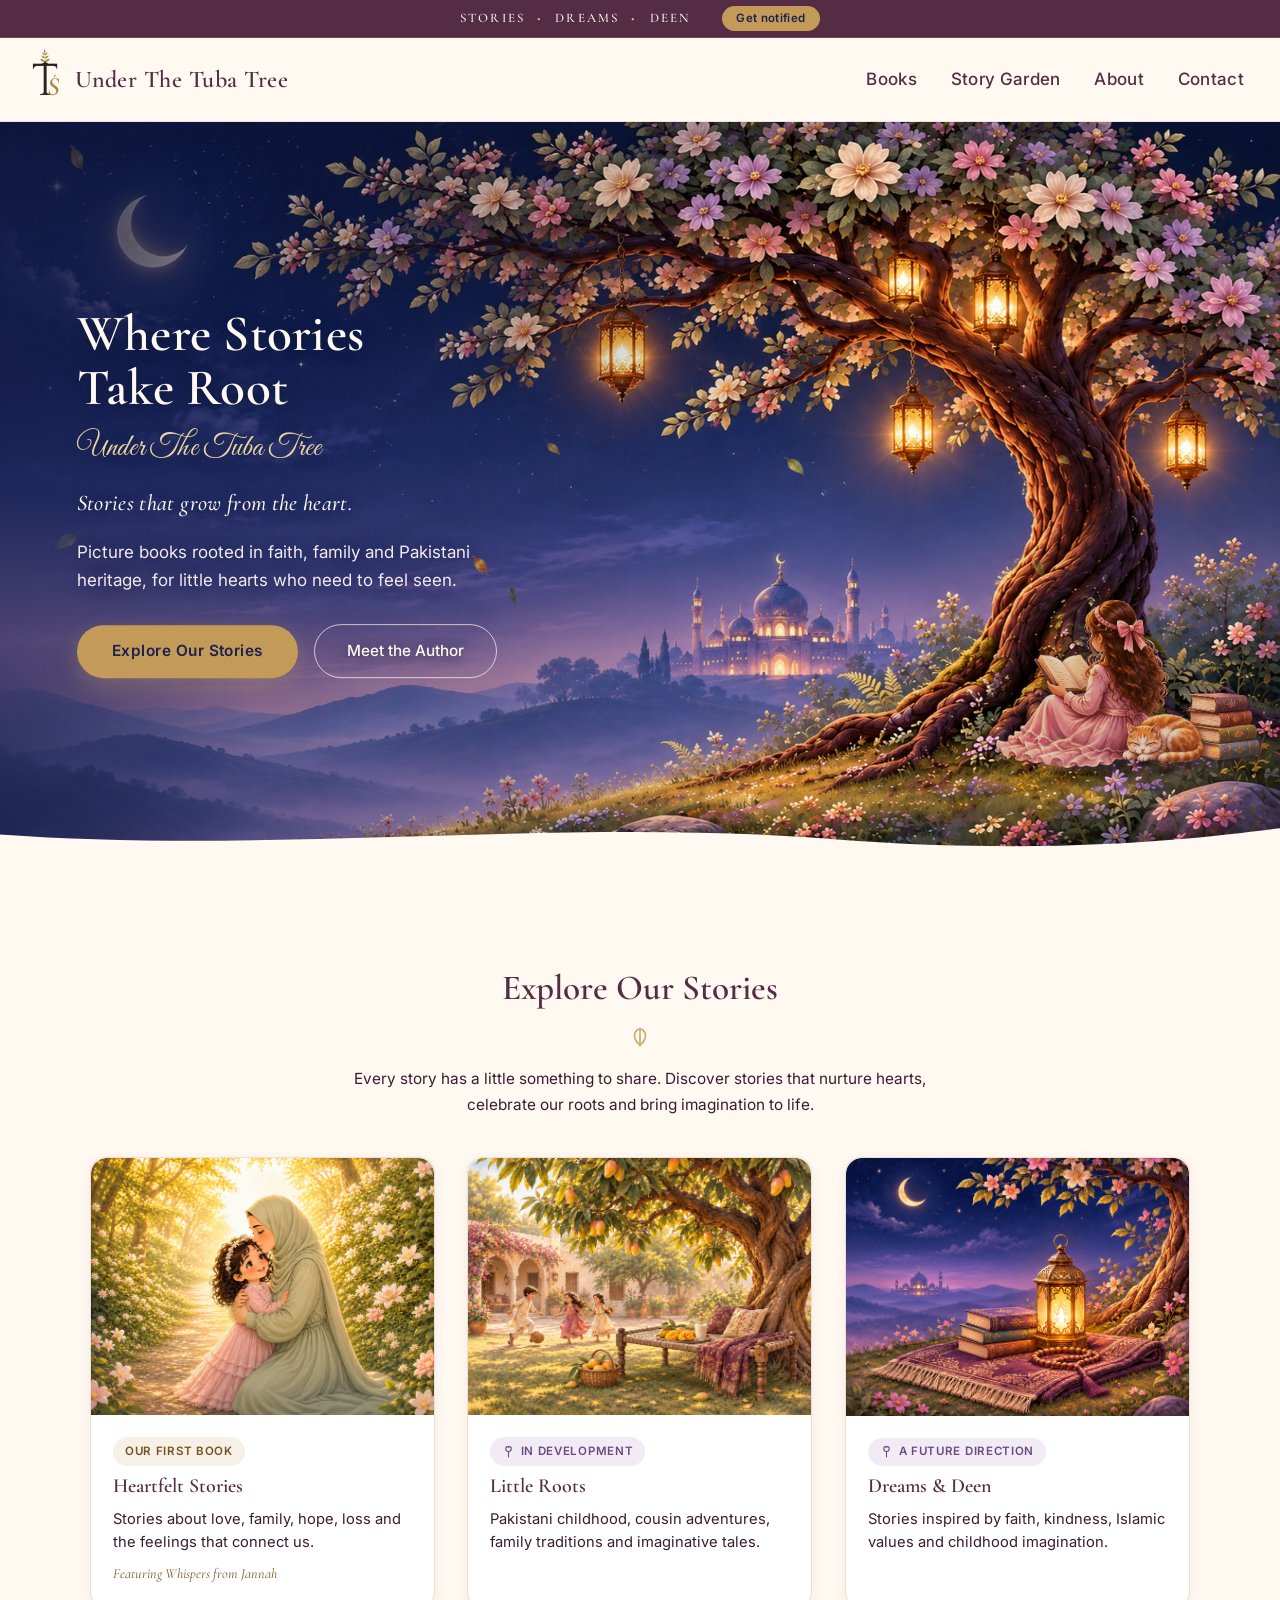
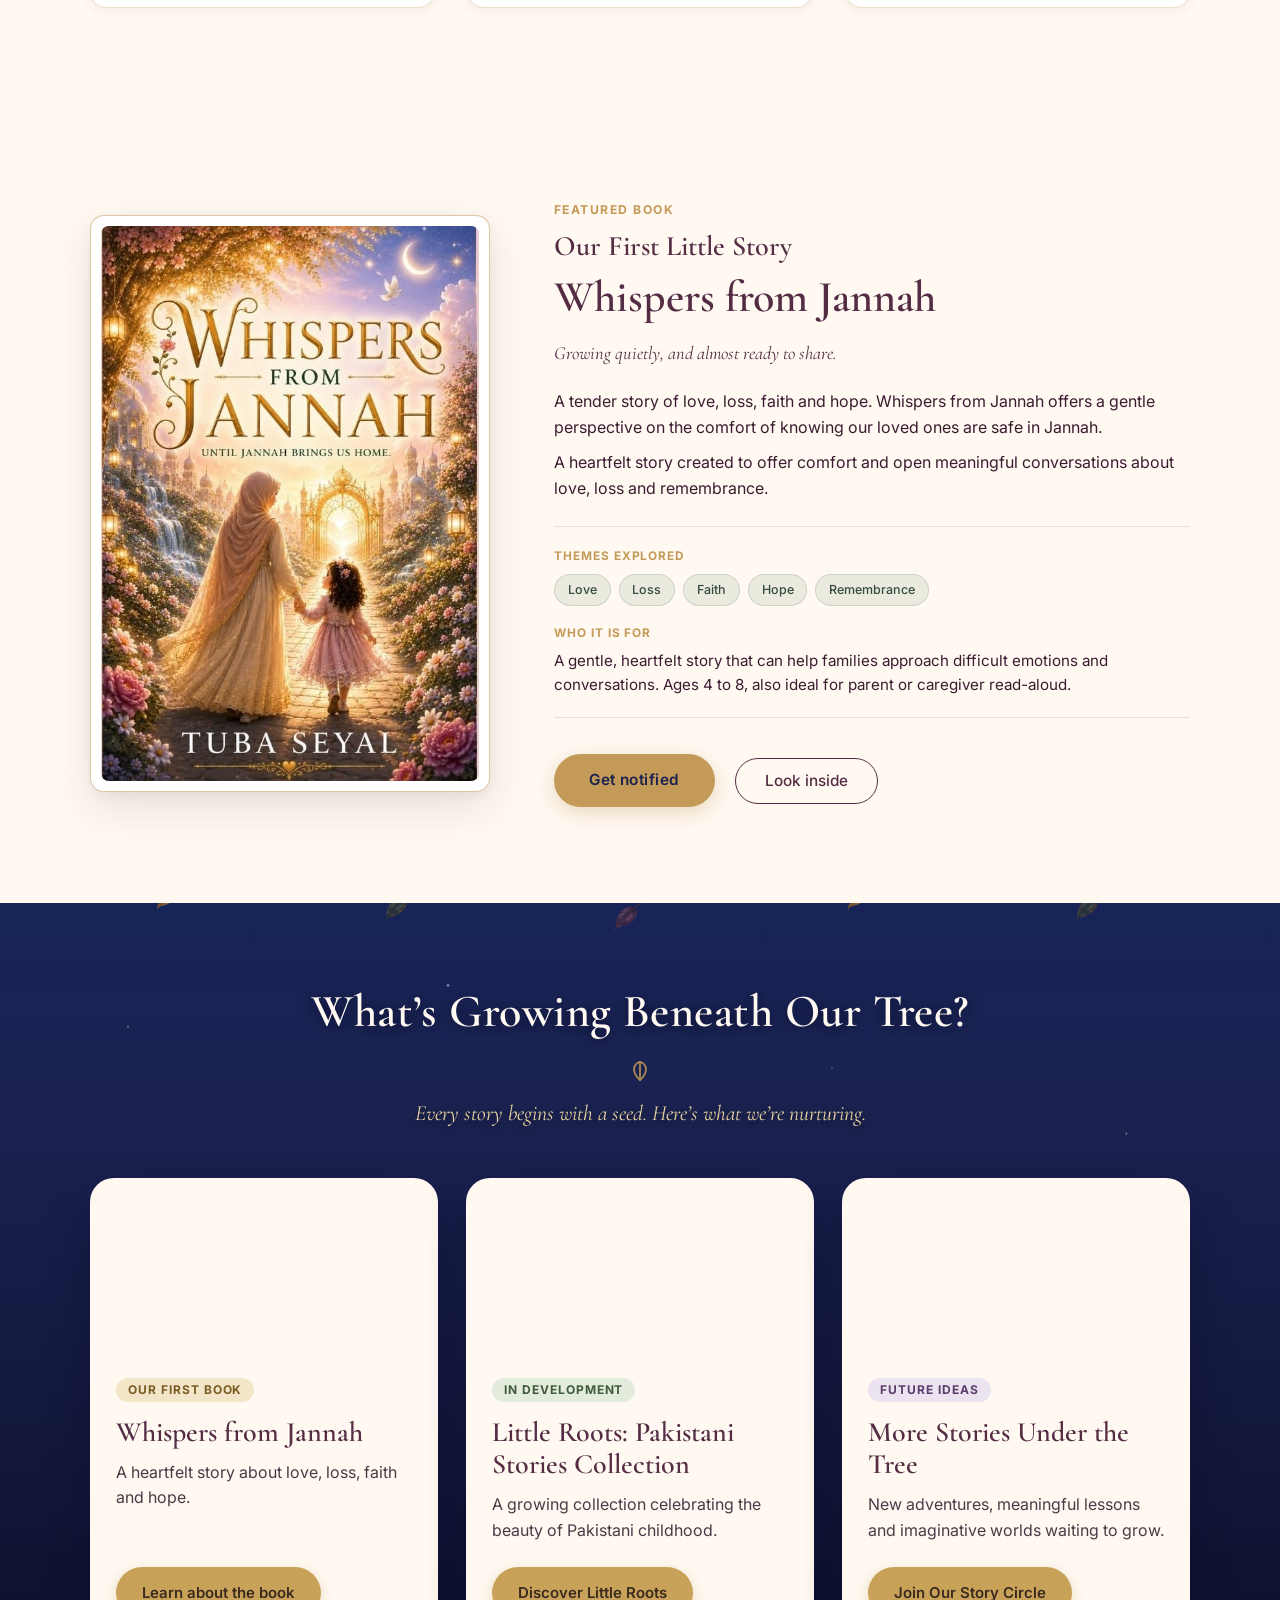
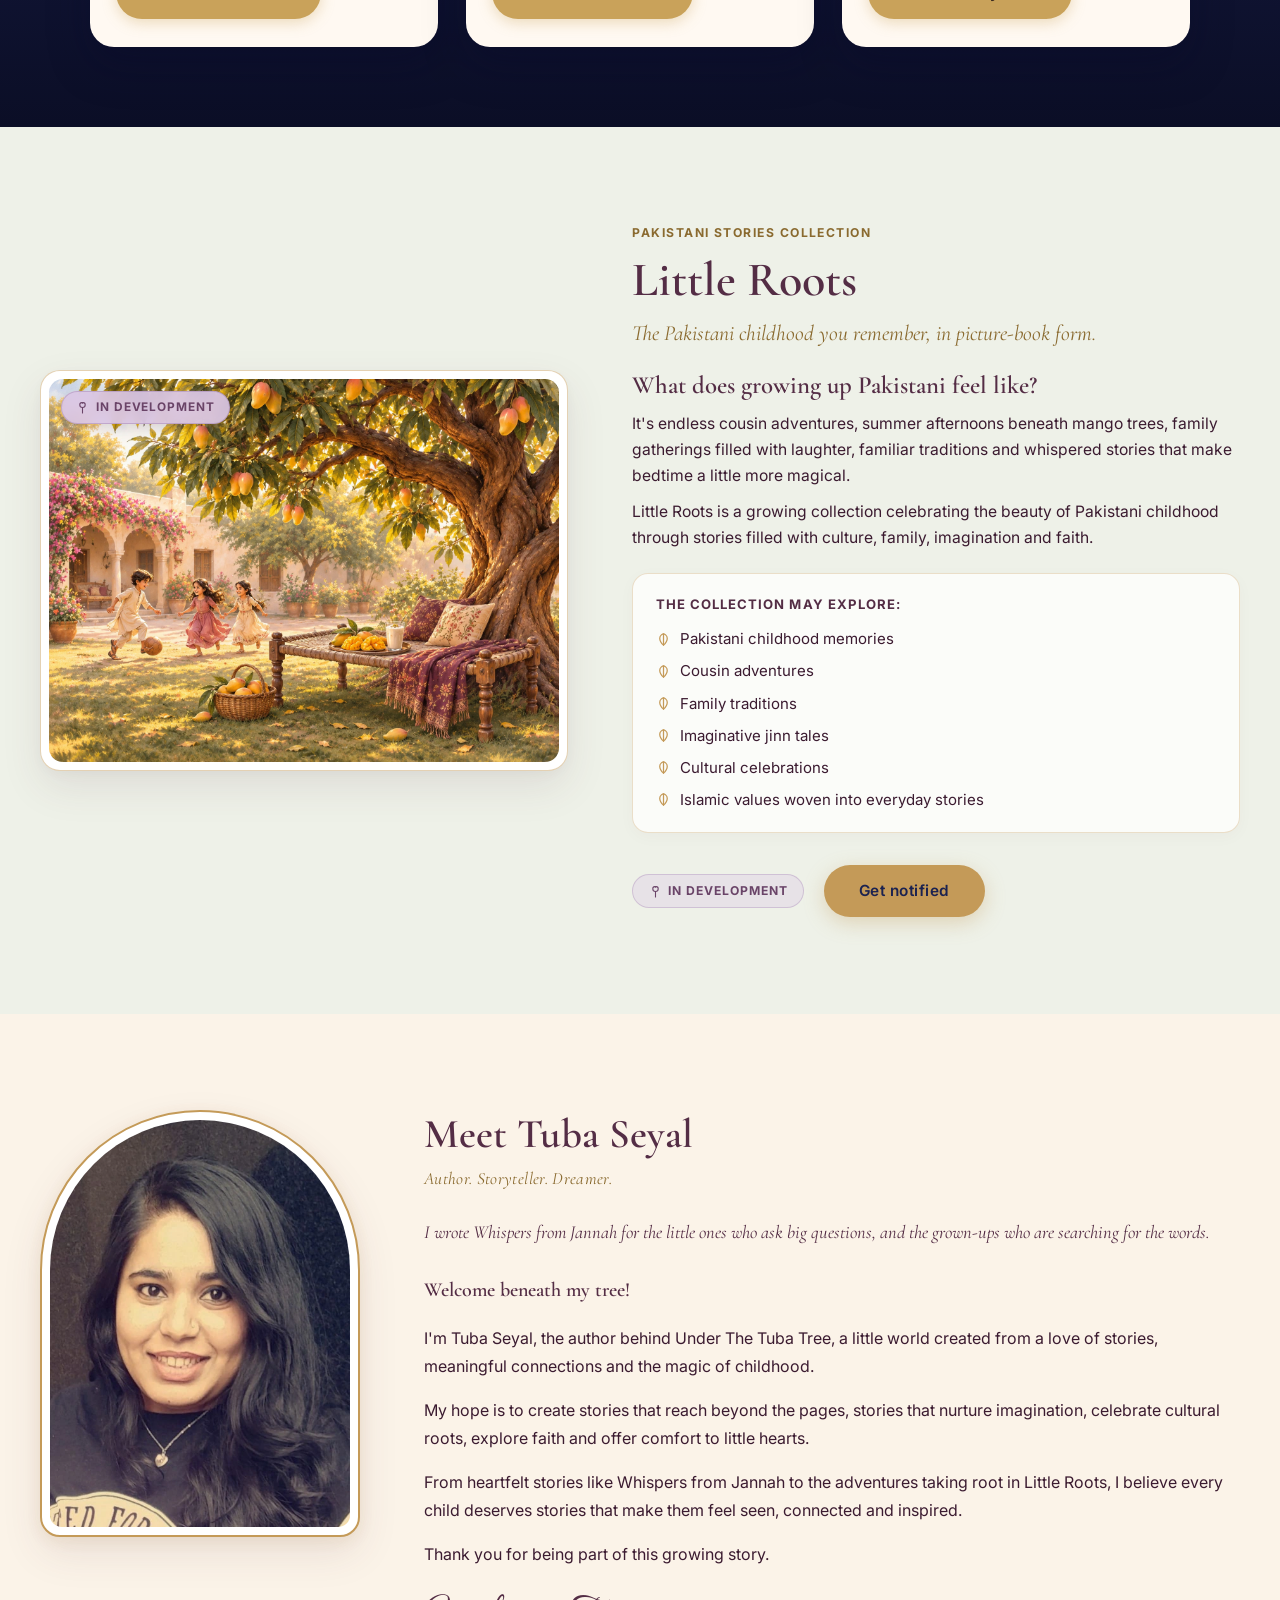
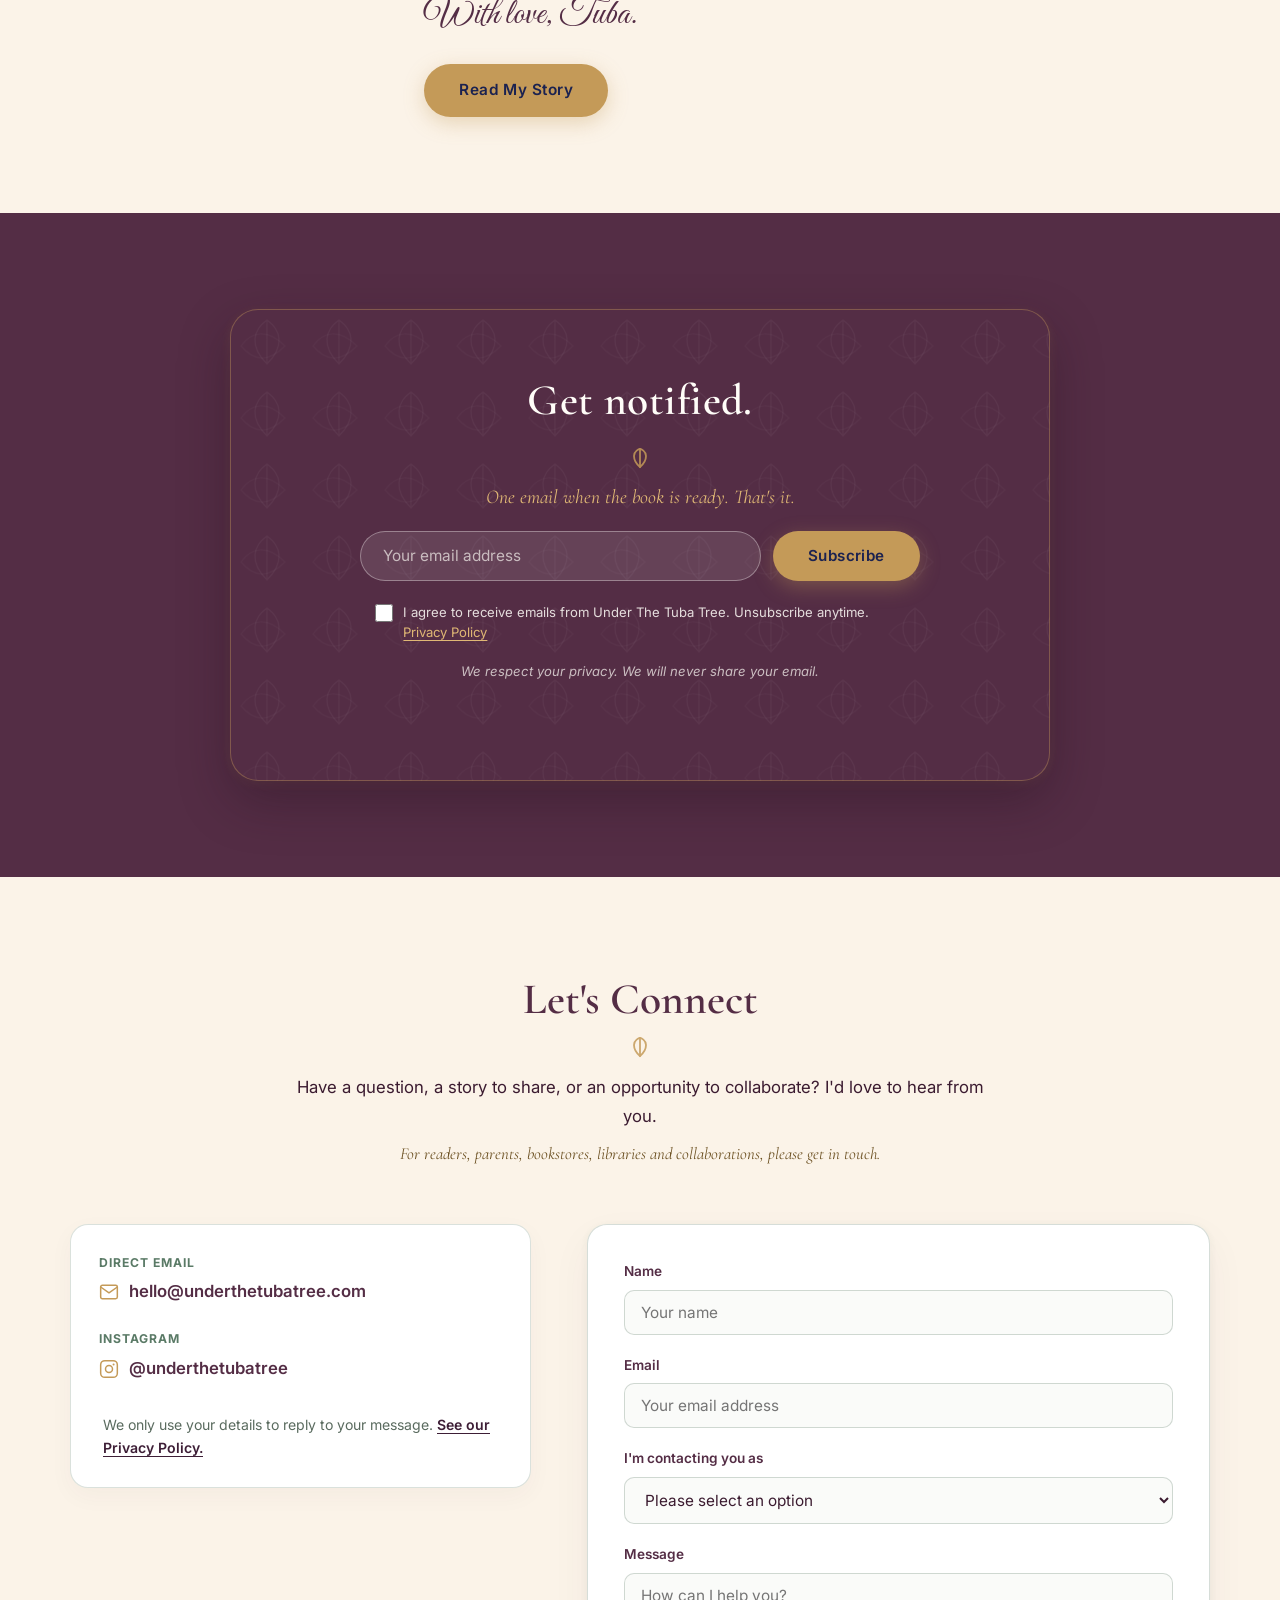
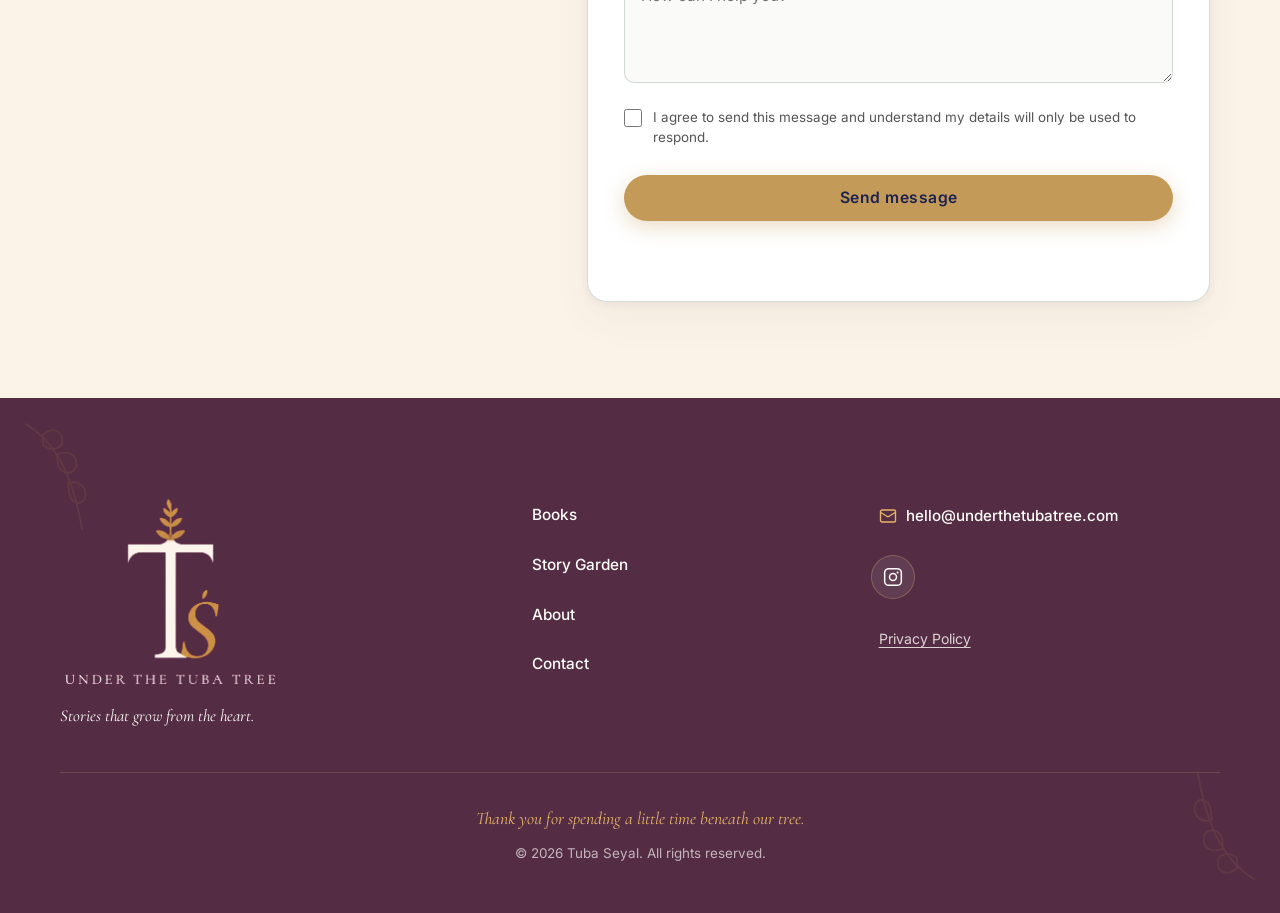
==== commit 5ad469d3: "g" ====
--- a/index.html
+++ b/index.html
@@ -4,7 +4,26 @@
   <meta charset="UTF-8">
   <meta name="viewport" content="width=device-width, initial-scale=1.0">
   <title>Under The Tuba Tree | Stories • Dreams • Deen</title>
-  <meta name="description" content="Under The Tuba Tree, heartfelt children's books woven with love, Islamic values, and Pakistani heritage by Tuba Seyal.">
+  <meta name="description" content="Picture books rooted in faith, family and Pakistani heritage, for little hearts who need to feel seen.">
+  <link rel="canonical" href="https://underthetubatree.vercel.app/">
+
+  <!-- Open Graph / Facebook -->
+  <meta property="og:type" content="website">
+  <meta property="og:site_name" content="Under The Tuba Tree">
+  <meta property="og:title" content="Under The Tuba Tree | Stories • Dreams • Deen">
+  <meta property="og:description" content="Picture books rooted in faith, family and Pakistani heritage, for little hearts who need to feel seen.">
+  <meta property="og:image" content="https://underthetubatree.vercel.app/assets/share-image.jpg">
+  <meta property="og:image:width" content="1200">
+  <meta property="og:image:height" content="630">
+  <meta property="og:image:alt" content="Under The Tuba Tree moonlit scene with a blooming tree, glowing lanterns, and a young girl reading">
+  <meta property="og:url" content="https://underthetubatree.vercel.app/">
+  <meta property="og:locale" content="en_US">
+
+  <!-- Twitter Card -->
+  <meta name="twitter:card" content="summary_large_image">
+  <meta name="twitter:title" content="Under The Tuba Tree | Stories • Dreams • Deen">
+  <meta name="twitter:description" content="Picture books rooted in faith, family and Pakistani heritage, for little hearts who need to feel seen.">
+  <meta name="twitter:image" content="https://underthetubatree.vercel.app/assets/share-image.jpg">
 
   <!-- Google Fonts Preconnect & Fonts -->
   <link rel="preconnect" href="https://fonts.googleapis.com">
@@ -31,7 +50,7 @@
       <p class="top-bar__tagline">
         Stories <span class="bullet" aria-hidden="true">•</span> Dreams <span class="bullet" aria-hidden="true">•</span> Deen
       </p>
-      <a href="#story-circle" class="top-bar__cta-btn">Join our Story Circle</a>
+      <a href="#story-circle" class="top-bar__cta-btn" aria-label="Get notified when books are ready">Get notified</a>
     </div>
   </header>
 
@@ -45,10 +64,9 @@
 
       <!-- Desktop Navigation Links -->
       <ul class="nav-menu nav-menu--desktop" id="navMenuDesktop">
-        <li><a href="#top" class="nav-link active">Home</a></li>
-        <li><a href="#explore" class="nav-link">Our Books</a></li>
-        <li><a href="#story-garden" class="nav-link">The Story Garden</a></li>
-        <li><a href="#author" class="nav-link">Meet the Author</a></li>
+        <li><a href="#explore" class="nav-link">Books</a></li>
+        <li><a href="#story-garden" class="nav-link">Story Garden</a></li>
+        <li><a href="#author" class="nav-link">About</a></li>
         <li><a href="#contact" class="nav-link">Contact</a></li>
       </ul>
 
@@ -71,13 +89,12 @@
         </svg>
       </button>
       <ul class="mobile-drawer__links">
-        <li><a href="#top" class="mobile-drawer__link active">Home</a></li>
-        <li><a href="#explore" class="mobile-drawer__link">Our Books</a></li>
-        <li><a href="#story-garden" class="mobile-drawer__link">The Story Garden</a></li>
-        <li><a href="#author" class="mobile-drawer__link">Meet the Author</a></li>
+        <li><a href="#explore" class="mobile-drawer__link">Books</a></li>
+        <li><a href="#story-garden" class="mobile-drawer__link">Story Garden</a></li>
+        <li><a href="#author" class="mobile-drawer__link">About</a></li>
         <li><a href="#contact" class="mobile-drawer__link">Contact</a></li>
       </ul>
-      <a href="#story-circle" class="mobile-drawer__cta btn-gold">Join our Story Circle</a>
+      <a href="#story-circle" class="mobile-drawer__cta btn-gold" aria-label="Get notified when books are ready">Get notified</a>
     </div>
   </div>
 
@@ -140,7 +157,7 @@
       <h1 class="hero-headline" id="heroHeadline">Where Stories <br class="hero-headline__br">Take Root</h1>
       <p class="hero-brand" id="heroBrand">Under The Tuba Tree</p>
       <p class="hero-tagline" id="heroTagline">Stories that grow from the heart.</p>
-      <p class="hero-intro" id="heroIntro">Welcome beneath our tree, where imagination blooms, stories take root and every little heart has a place to belong.</p>
+      <p class="hero-intro" id="heroIntro">Picture books rooted in faith, family and Pakistani heritage, for little hearts who need to feel seen.</p>
       <div class="hero-action" id="heroAction">
         <a href="#explore" class="btn-gold hero-btn hero-btn--gold" id="exploreBtn">
           Explore Our Stories
@@ -190,6 +207,7 @@
         <span class="featured-book__eyebrow-badge">Featured book</span>
         <h2 class="featured-book__section-heading">Our First Little Story</h2>
         <h3 class="featured-book__title">Whispers from Jannah</h3>
+        <p class="featured-book__status">Growing quietly, and almost ready to share.</p>
         <p class="featured-book__desc">A tender story of love, loss, faith and hope. Whispers from Jannah offers a gentle perspective on the comfort of knowing our loved ones are safe in Jannah.</p>
         <p class="featured-book__desc">A heartfelt story created to offer comfort and open meaningful conversations about love, loss and remembrance.</p>
 
@@ -214,8 +232,7 @@
         <div class="featured-book__actions" id="featuredBookActions">
           <!-- Rendered dynamically by script based on buyUrl -->
           <div class="featured-book__buy-group" id="featuredBookBuyWrap">
-            <button type="button" class="btn-gold btn-disabled" id="featuredBookBuyBtn" disabled aria-disabled="true">Coming soon</button>
-            <span class="featured-book__buy-note" id="featuredBookBuyNote">Purchase link coming soon</span>
+            <a href="#story-circle" class="btn-gold" id="featuredBookBuyBtn" aria-label="Get notified when Whispers from Jannah is ready">Get notified</a>
           </div>
           <button type="button" class="btn-outline" id="lookInsideBtn" aria-haspopup="dialog">Look inside</button>
         </div>
@@ -253,23 +270,6 @@
 
   </section>
 
-  <!-- ===== NOTIFY MODAL ===== -->
-  <div class="notify-modal" id="notifyModal" role="dialog" aria-label="Get notified when this book is available" aria-modal="true" hidden>
-    <div class="notify-modal__backdrop" id="notifyBackdrop"></div>
-    <div class="notify-modal__card" id="notifyCard">
-      <button class="notify-modal__close" id="notifyClose" aria-label="Close notification signup">
-        <svg width="20" height="20" viewBox="0 0 24 24" fill="none" stroke="currentColor" stroke-width="2.5" stroke-linecap="round"><line x1="18" y1="6" x2="6" y2="18"/><line x1="6" y1="6" x2="18" y2="18"/></svg>
-      </button>
-      <h3 class="notify-modal__heading" id="notifyHeading">Get Notified</h3>
-      <p class="notify-modal__desc" id="notifyDesc">We will let you know when this book is ready.</p>
-      <form class="notify-modal__form" id="notifyForm" action="#" method="post">
-        <input type="email" class="notify-modal__input" id="notifyEmail" placeholder="Your email address" aria-label="Email address" required>
-        <button type="submit" class="notify-modal__btn btn-gold">Notify Me</button>
-      </form>
-      <p class="notify-modal__success" id="notifySuccess" hidden>Thank you! We will be in touch.</p>
-    </div>
-  </div>
-
   <!-- ===== LOOK INSIDE ACCESSIBLE LIGHTBOX ===== -->
   <div class="lightbox" id="lookInsideLightbox" role="dialog" aria-modal="true" aria-labelledby="lightboxTitle" hidden>
     <div class="lightbox__backdrop" id="lightboxBackdrop" aria-hidden="true"></div>
@@ -290,7 +290,7 @@
 
         <div class="lightbox__viewport" id="lightboxViewport">
           <div class="lightbox__img-wrap">
-            <img src="assets/look-inside-1.webp" alt="Whispers from Jannah preview page 1" class="lightbox__img" id="lightboxImg" width="800" height="1000">
+            <img src="assets/look-inside-1.webp" alt="Whispers from Jannah book cover" class="lightbox__img" id="lightboxImg">
           </div>
         </div>
 
@@ -300,7 +300,7 @@
       </div>
 
       <footer class="lightbox__footer">
-        <span class="lightbox__counter" id="lightboxCounter" aria-live="polite">Page 1 of 3</span>
+        <span class="lightbox__counter" id="lightboxCounter" aria-live="polite">Page 1 of 4</span>
       </footer>
     </div>
   </div>
@@ -324,7 +324,7 @@
         <div class="little-roots__content">
           <span class="little-roots__label">Pakistani Stories Collection</span>
           <h2 class="little-roots__heading">Little Roots</h2>
-          <p class="little-roots__tagline">Little stories. Big roots. A lifetime of memories.</p>
+          <p class="little-roots__tagline">The Pakistani childhood you remember, in picture-book form.</p>
 
           <h3 class="little-roots__question">What does growing up Pakistani feel like?</h3>
           <p class="little-roots__p">It's endless cousin adventures, summer afternoons beneath mango trees, family gatherings filled with laughter, familiar traditions and whispered stories that make bedtime a little more magical.</p>
@@ -365,7 +365,7 @@
               <svg class="little-roots__seed-icon" width="13" height="13" viewBox="0 0 24 24" fill="none" stroke="currentColor" stroke-width="2" stroke-linecap="round"><path d="M12 22V12"/><path d="M12 12c-3 0-5-2-5-5s2-4 3.5-4c.8 0 1.2.4 1.5.8.3-.4.7-.8 1.5-.8C15 3 17 4 17 7s-2 5-5 5z"/></svg>
               <span>In Development</span>
             </span>
-            <a href="#story-circle" class="btn-gold little-roots__cta-btn">Follow along in our Story Circle</a>
+            <a href="#story-circle" class="btn-gold little-roots__cta-btn" aria-label="Get notified about Little Roots collection">Get notified</a>
           </div>
         </div>
       </div>
@@ -388,6 +388,7 @@
         <p class="about-author__tagline">Author. Storyteller. Dreamer.</p>
 
         <div class="about-author__body">
+          <p class="about-author__leadin">I wrote Whispers from Jannah for the little ones who ask big questions, and the grown-ups who are searching for the words.</p>
           <p class="about-author__greeting">Welcome beneath my tree!</p>
           <p>I'm Tuba Seyal, the author behind Under The Tuba Tree, a little world created from a love of stories, meaningful connections and the magic of childhood.</p>
           <p>My hope is to create stories that reach beyond the pages, stories that nurture imagination, celebrate cultural roots, explore faith and offer comfort to little hearts.</p>
@@ -406,21 +407,20 @@
 
 
 
-  <!-- ===== SECTION 7: JOIN OUR STORY CIRCLE ===== -->
-  <section class="newsletter-band" id="story-circle" aria-label="Join our Story Circle">
+  <!-- ===== SECTION 7: GET NOTIFIED ===== -->
+  <section class="newsletter-band" id="story-circle" aria-label="Get notified">
     <div class="section__container newsletter-band__inner reveal-on-scroll">
       <!-- Rounded card with deep plum #542D45 background & faint botanical leaf pattern -->
       <div class="newsletter-card">
         <h2 class="newsletter-band__heading">
-          Join Our Story Circle
+          Get notified.
           <span class="leaf-ornament" aria-hidden="true">
             <svg width="24" height="24" viewBox="0 0 24 24" fill="none" stroke="var(--color-gold)" stroke-width="1.8" stroke-linecap="round"><path d="M12 21 C12 21 18 16 18 10 C18 5 13 3 12 3 C11 3 6 5 6 10 C6 16 12 21 12 21 Z"/><path d="M12 3 L12 21"/></svg>
           </span>
         </h2>
-        <p class="newsletter-band__subtitle">Let's grow a little garden of stories together.</p>
-        <p class="newsletter-band__text">Be the first to hear about new books, upcoming collections, behind-the-scenes moments and little announcements from beneath our tree.</p>
+        <p class="newsletter-band__subtitle">One email when the book is ready. That's it.</p>
         
-        <form class="newsletter-form" id="newsletterForm" action="#" method="post" aria-label="Story Circle newsletter signup" novalidate>
+        <form class="newsletter-form" id="newsletterForm" action="#" method="post" aria-label="Get notified signup" novalidate>
           <!-- Visually hidden label -->
           <label for="newsletterEmail" class="sr-only">Your email address</label>
           
@@ -440,7 +440,7 @@
           <div class="newsletter-consent">
             <input type="checkbox" id="newsletterConsent" name="consent" class="newsletter-consent__checkbox" required>
             <label for="newsletterConsent" class="newsletter-consent__label">
-              I agree to receive emails from Under The Tuba Tree. I can unsubscribe at any time. <a href="/privacy-policy" class="newsletter-privacy-link">Read our Privacy Policy.</a>
+              I agree to receive emails from Under The Tuba Tree. Unsubscribe anytime. <a href="/privacy-policy" class="newsletter-privacy-link">Privacy Policy</a>
             </label>
           </div>
 
@@ -610,10 +610,9 @@
         <!-- Column 2: Navigation Links -->
         <div class="footer__col footer__col--links">
           <nav class="footer__nav" aria-label="Footer Navigation">
-            <a href="#top" class="footer__link">Home</a>
-            <a href="#explore" class="footer__link">Our Books</a>
-            <a href="#story-garden" class="footer__link">The Story Garden</a>
-            <a href="#author" class="footer__link">Meet the Author</a>
+            <a href="#explore" class="footer__link">Books</a>
+            <a href="#story-garden" class="footer__link">Story Garden</a>
+            <a href="#author" class="footer__link">About</a>
             <a href="#contact" class="footer__link">Contact</a>
           </nav>
         </div>
--- a/style.css
+++ b/style.css
@@ -1384,6 +1384,15 @@
   margin-bottom: 0.5rem;
 }
 
+.featured-book__status {
+  font-family: var(--font-serif);
+  font-style: italic;
+  font-size: 1.15rem;
+  color: var(--color-deep-plum);
+  margin: 0.15rem 0 0.85rem;
+  line-height: 1.4;
+}
+
 .featured-book__desc {
   font-family: var(--font-sans);
   font-size: 1rem;
@@ -1454,9 +1463,7 @@
 
 .featured-book__buy-group {
   display: inline-flex;
-  flex-direction: column;
-  align-items: flex-start;
-  gap: 0.35rem;
+  align-items: center;
 }
 
 .btn-disabled {
@@ -1466,14 +1473,6 @@
   color: #542D45 !important;
   box-shadow: none !important;
   transform: none !important;
-}
-
-.featured-book__buy-note {
-  font-family: var(--font-sans);
-  font-size: 0.76rem;
-  color: #7d6b5c;
-  font-style: italic;
-  padding-left: 0.5rem;
 }
 
 /* ==========================================================================
@@ -1510,12 +1509,12 @@
   border-radius: 24px;
   max-width: 680px;
   width: 100%;
-  max-height: 92vh;
+  max-height: 96svh;
   display: flex;
   flex-direction: column;
   box-shadow: 0 24px 64px rgba(0, 0, 0, 0.45);
   overflow: hidden;
-  padding: 1.75rem 1.75rem 1.25rem;
+  padding: 1.5rem 1.5rem 1.15rem;
 }
 
 .lightbox__close {
@@ -1568,7 +1567,7 @@
   display: flex;
   align-items: center;
   justify-content: center;
-  gap: 0.75rem;
+  gap: 1.25rem;
   flex: 1;
   min-height: 0;
 }
@@ -1578,34 +1577,37 @@
   display: flex;
   align-items: center;
   justify-content: center;
-  max-height: 62vh;
-  max-width: 480px;
-  width: 100%;
+  width: auto;
+  max-width: 100%;
 }
 
 .lightbox__img-wrap {
-  width: 100%;
-  aspect-ratio: 4 / 5;
+  aspect-ratio: 2 / 3;
+  height: min(70svh, 640px);
+  max-height: calc(96svh - 130px);
+  max-width: calc(100vw - 48px);
+  width: auto;
+  margin: 0 auto;
+  border-radius: 18px;
+  overflow: hidden;
+  background: transparent;
+  box-shadow: 0 12px 36px rgba(0, 0, 0, 0.2);
   display: flex;
   align-items: center;
   justify-content: center;
-  border-radius: 14px;
-  overflow: hidden;
-  background: #ffffff;
-  box-shadow: 0 10px 30px rgba(0, 0, 0, 0.15);
 }
 
 .lightbox__img {
   width: 100%;
   height: 100%;
-  object-fit: contain;
+  object-fit: cover;
   display: block;
   user-select: none;
   -webkit-user-drag: none;
 }
 
 .lightbox__nav {
-  background: rgba(255, 255, 255, 0.9);
+  background: #FFF9F2;
   border: 1px solid rgba(196, 154, 88, 0.4);
   color: var(--color-deep-plum);
   border-radius: 50%;
@@ -1617,14 +1619,15 @@
   cursor: pointer;
   flex-shrink: 0;
   transition: all 0.2s ease;
-  box-shadow: 0 4px 12px rgba(84, 45, 69, 0.12);
+  box-shadow: 0 4px 14px rgba(84, 45, 69, 0.15);
+  z-index: 10;
 }
 
 .lightbox__nav:hover,
 .lightbox__nav:focus-visible {
   background: #ffffff;
   border-color: var(--color-gold);
-  transform: scale(1.1);
+  transform: scale(1.08);
   color: var(--color-gold);
 }
 
@@ -2017,118 +2020,6 @@
   }
 }
 
-/* ==========================================================================
-   NOTIFY MODAL
-   ========================================================================== */
-.notify-modal {
-  position: fixed;
-  inset: 0;
-  z-index: 1200;
-  display: flex;
-  align-items: center;
-  justify-content: center;
-  padding: 1.5rem;
-}
-
-.notify-modal[hidden] {
-  display: none;
-}
-
-.notify-modal__backdrop {
-  position: absolute;
-  inset: 0;
-  background: rgba(27, 34, 80, 0.65);
-  backdrop-filter: blur(4px);
-}
-
-.notify-modal__card {
-  position: relative;
-  z-index: 2;
-  background: var(--color-ivory);
-  border: 1.5px solid var(--color-gold);
-  border-radius: 16px;
-  padding: 2.5rem 2rem 2.25rem;
-  max-width: 440px;
-  width: 100%;
-  color: var(--color-deep-plum);
-  box-shadow: 0 18px 50px rgba(10, 8, 30, 0.45);
-}
-
-.notify-modal__close {
-  position: absolute;
-  top: 1rem;
-  right: 1rem;
-  width: 44px;
-  height: 44px;
-  display: flex;
-  align-items: center;
-  justify-content: center;
-  background: transparent;
-  border: none;
-  color: var(--color-deep-plum);
-  cursor: pointer;
-  border-radius: 8px;
-  transition: background-color 0.2s ease;
-}
-
-.notify-modal__close:hover {
-  background-color: rgba(84, 45, 69, 0.08);
-}
-
-.notify-modal__heading {
-  font-family: var(--font-serif);
-  font-size: 1.5rem;
-  font-weight: 600;
-  color: var(--color-deep-plum);
-  margin-bottom: 0.5rem;
-}
-
-.notify-modal__desc {
-  font-family: var(--font-sans);
-  font-size: 0.92rem;
-  color: var(--color-text-dark);
-  margin-bottom: 1.5rem;
-  line-height: 1.5;
-}
-
-.notify-modal__form {
-  display: flex;
-  flex-direction: column;
-  gap: 0.85rem;
-}
-
-.notify-modal__input {
-  width: 100%;
-  padding: 0.8rem 1.25rem;
-  border: 1.5px solid var(--color-gold-dim);
-  border-radius: 999px;
-  background: #FFFFFF;
-  color: var(--color-deep-plum);
-  font-family: var(--font-sans);
-  font-size: 0.92rem;
-  outline: none;
-  transition: border-color 0.25s ease;
-}
-
-.notify-modal__input:focus {
-  border-color: var(--color-gold);
-}
-
-.notify-modal__btn {
-  width: 100%;
-  justify-content: center;
-  font-size: 0.92rem;
-  padding: 0.8rem 1.8rem;
-}
-
-.notify-modal__success {
-  margin-top: 1rem;
-  font-family: var(--font-sans);
-  font-size: 0.92rem;
-  font-weight: 600;
-  color: var(--color-forest-green);
-  text-align: center;
-}
 
 /* ==========================================================================
    ABOUT / AUTHOR SECTION
@@ -2226,6 +2117,15 @@
   font-size: 1.25rem !important;
   font-weight: 600;
   color: var(--color-deep-plum) !important;
+}
+
+.about-author__leadin {
+  font-family: var(--font-serif) !important;
+  font-style: italic !important;
+  font-size: 1.15rem !important;
+  line-height: 1.55;
+  color: #542D45 !important;
+  margin: 0 0 0.5rem 0 !important;
 }
 
 /* Script Signature */
@@ -4224,24 +4124,84 @@
   }
 
   /* Lightbox mobile */
+  .lightbox {
+    padding: 0.5rem;
+  }
+
   .lightbox__dialog {
-    padding: 1.25rem 1rem 1rem;
+    padding: 1rem 0.75rem 0.65rem;
     border-radius: 18px;
-    max-height: 94vh;
+    max-height: calc(100svh - 1rem);
+    width: 100%;
   }
 
   .lightbox__header {
     padding: 0 2rem;
-    margin-bottom: 0.75rem;
+    margin-bottom: 0.5rem;
   }
 
   .lightbox__title {
-    font-size: 1.15rem;
+    font-size: 1.12rem;
+    margin-bottom: 0.15rem;
+  }
+
+  .lightbox__note {
+    font-size: 0.76rem;
+  }
+
+  .lightbox__stage {
+    position: relative;
+    width: fit-content;
+    max-width: 100%;
+    margin: 0 auto;
+    gap: 0;
+  }
+
+  .lightbox__viewport {
+    width: auto;
+  }
+
+  .lightbox__img-wrap {
+    height: min(70svh, 640px);
+    max-height: calc(100svh - 110px);
+    max-width: calc(100vw - 2rem);
+    width: auto;
+    aspect-ratio: 2 / 3;
+    border-radius: 18px;
   }
 
   .lightbox__nav {
-    width: 38px;
-    height: 38px;
+    position: absolute;
+    top: 50%;
+    transform: translateY(-50%);
+    width: 44px;
+    height: 44px;
+    background: #FFF9F2;
+    border-radius: 50%;
+    border: 1px solid rgba(196, 154, 88, 0.45);
+    box-shadow: 0 4px 14px rgba(0, 0, 0, 0.25);
+    z-index: 10;
+  }
+
+  .lightbox__nav--prev {
+    left: 8px;
+  }
+
+  .lightbox__nav--next {
+    right: 8px;
+  }
+
+  .lightbox__nav:hover,
+  .lightbox__nav:focus-visible {
+    transform: translateY(-50%) scale(1.08);
+  }
+
+  .lightbox__footer {
+    padding-top: 0.4rem;
+  }
+
+  .lightbox__counter {
+    font-size: 0.8rem;
   }
 
   /* Little Roots Mobile (64px top and bottom) */
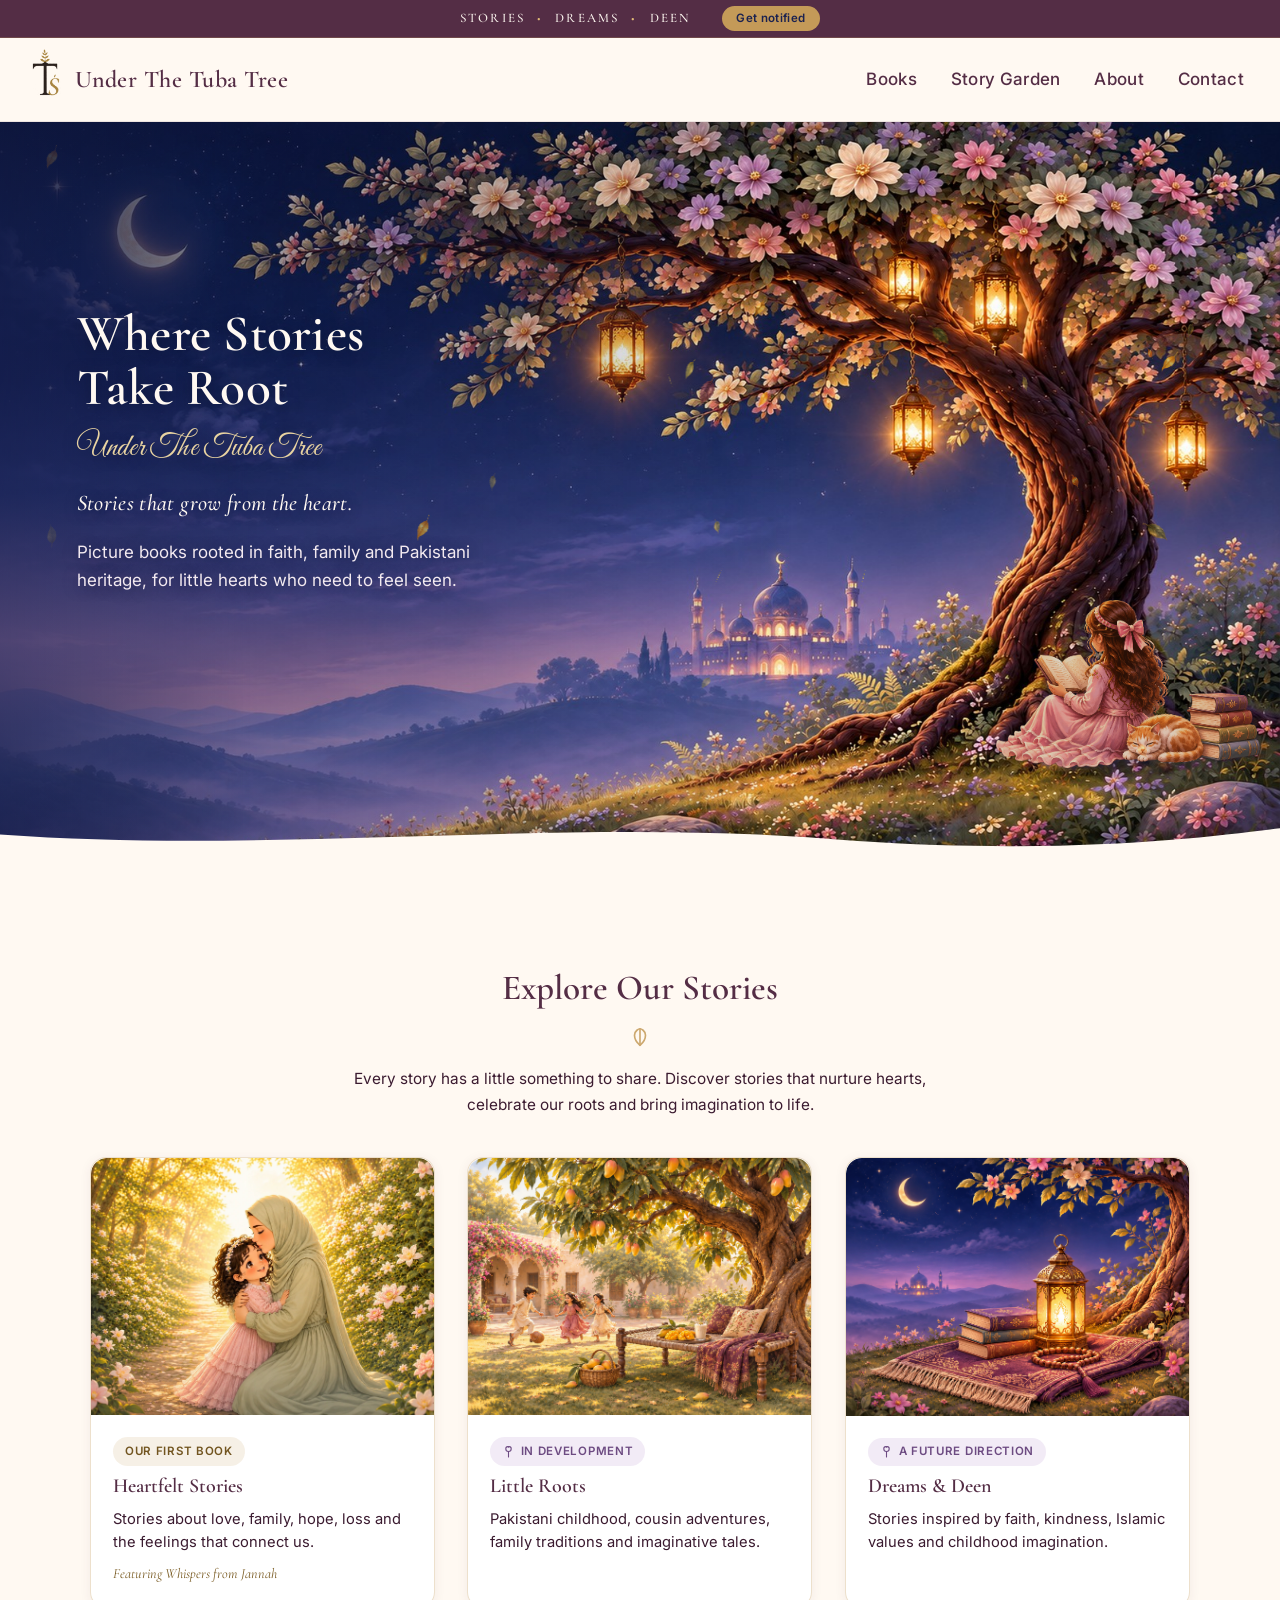
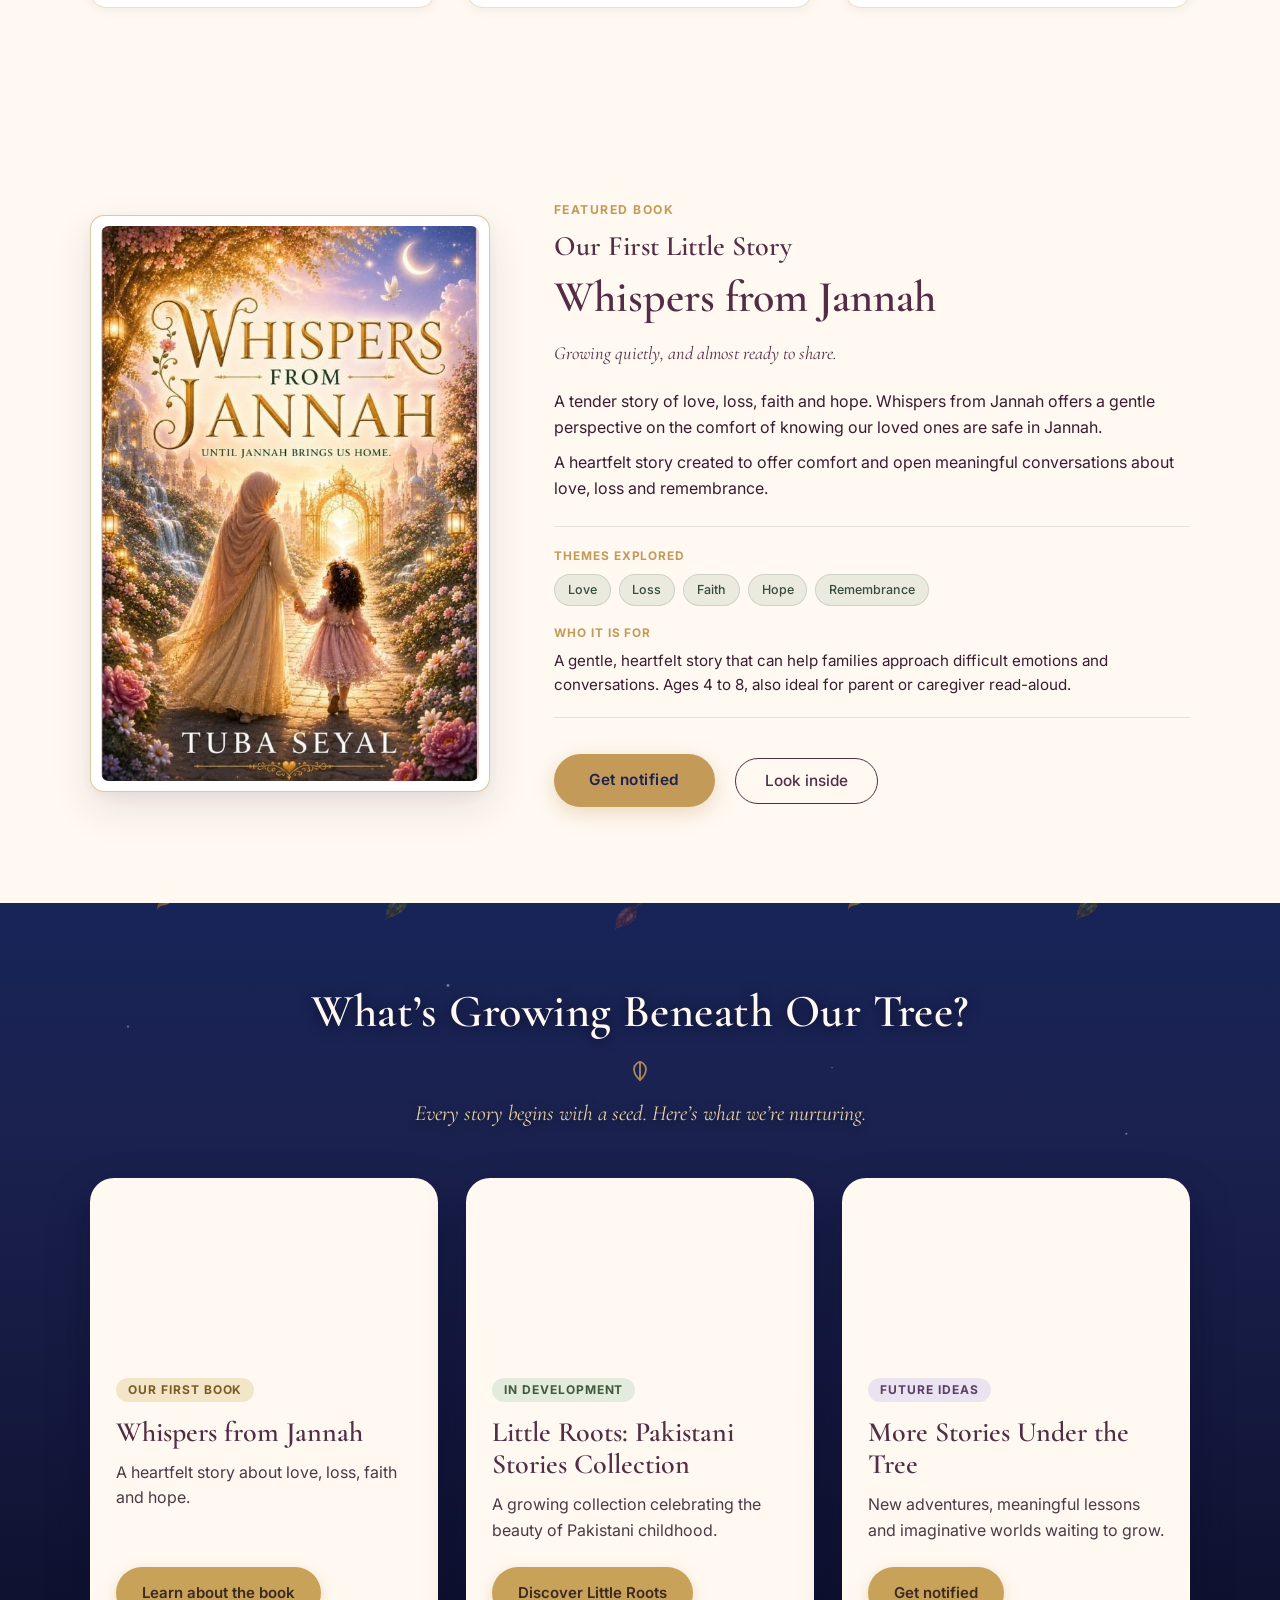
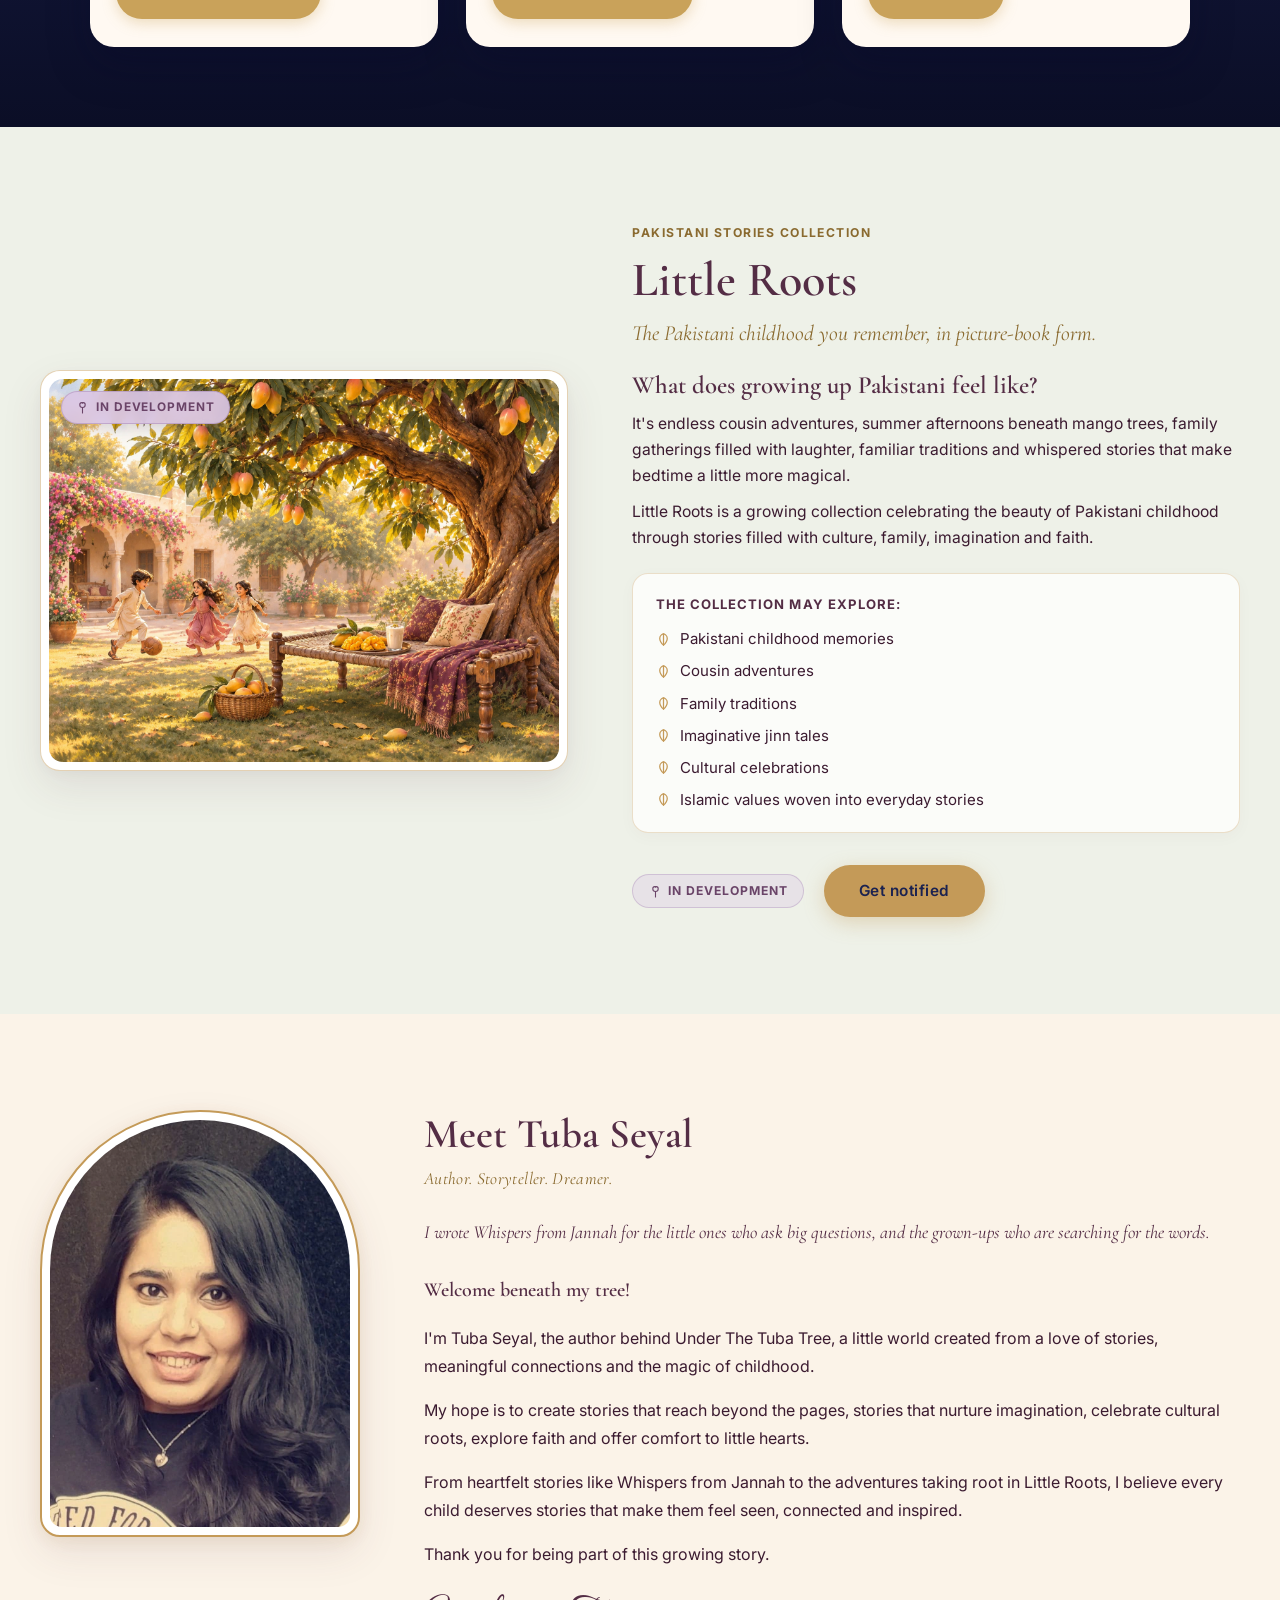
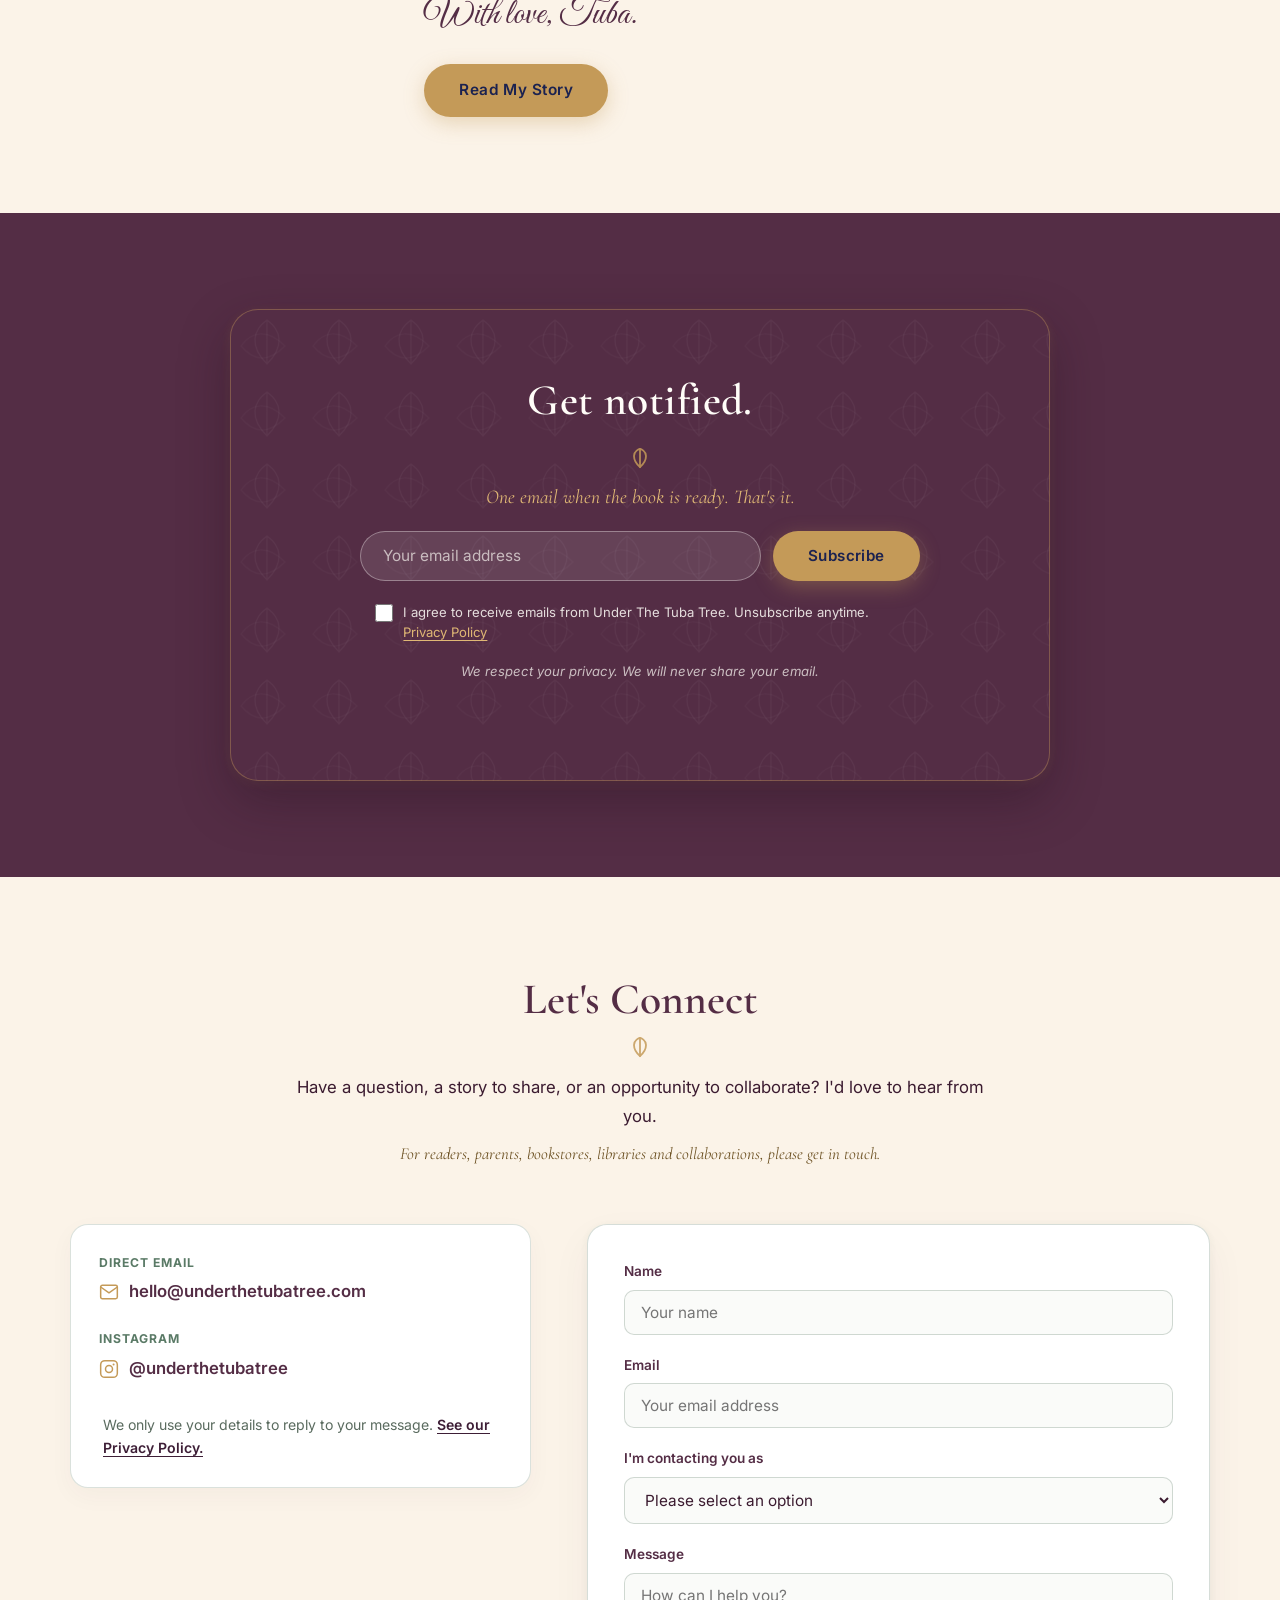
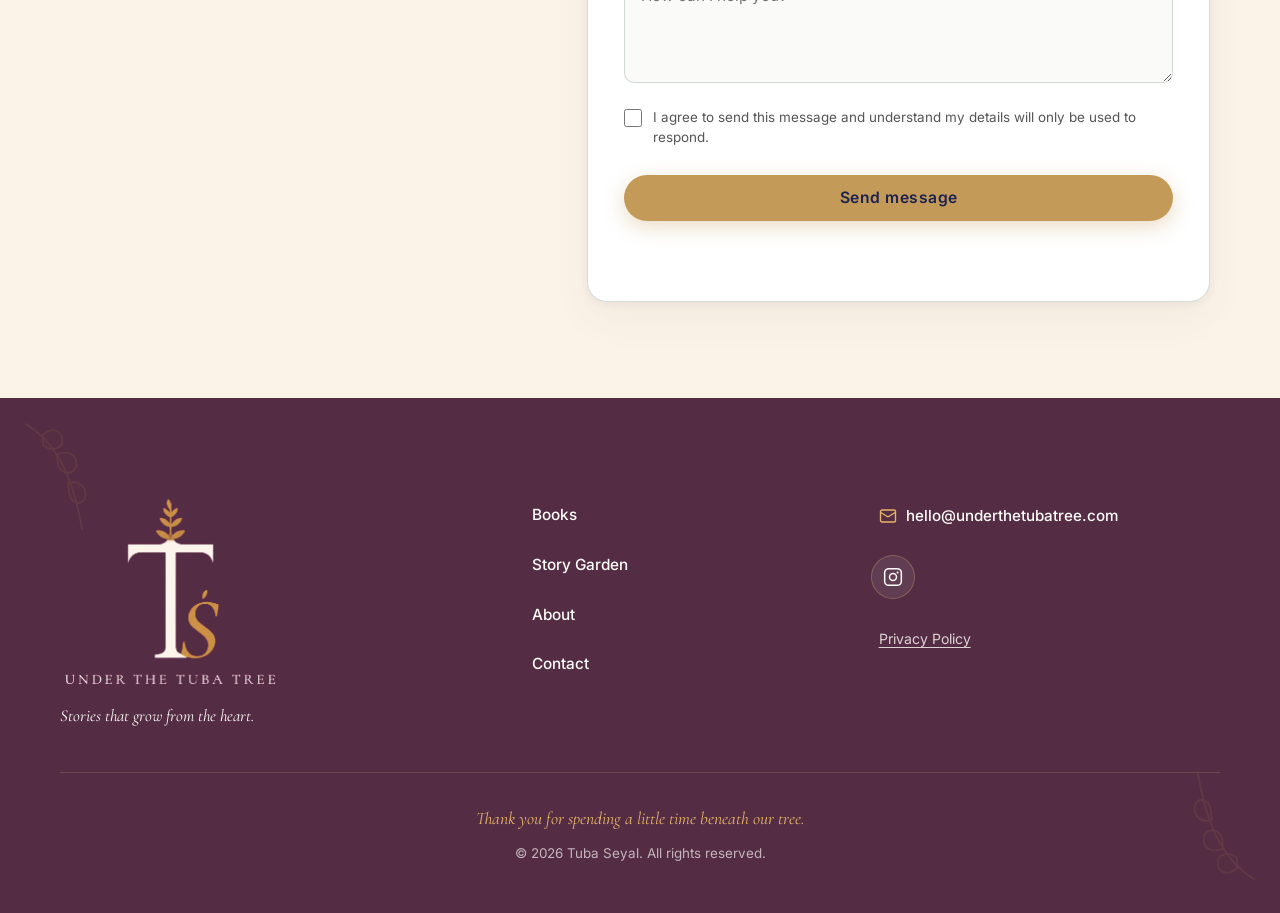
==== commit bf5e54f4: "ji" ====
--- a/index.html
+++ b/index.html
@@ -661,6 +661,6 @@
   <div class="margin-leaves" id="marginLeaves" aria-hidden="true"></div>
 
   <!-- Main JavaScript (deferred for performance) -->
-  <script src="script.js?v=34" defer></script>
+  <script src="script.js?v=37" defer></script>
 </body>
 </html>
--- a/style.css
+++ b/style.css
@@ -45,9 +45,10 @@
   --font-sans:   'Inter', -apple-system, BlinkMacSystemFont, "Segoe UI", Roboto, sans-serif;
 
   /* Layout & Sizing */
+  --header-h: 122px;
   --top-bar-height: 38px;
   --nav-height: 84px;
-  --header-total-height: calc(var(--top-bar-height) + var(--nav-height));
+  --header-total-height: var(--header-h);
 
   /* Hero BG image path (easy to swap for WordPress / portrait) */
   --hero-bg-url: url('assets/hero-bg.jpg');
@@ -69,7 +70,21 @@
 
 html {
   scroll-behavior: smooth;
+  scroll-padding-top: calc(var(--header-h) + 16px);
   font-size: 16px;
+}
+
+/* Scroll margin top on all anchored headings, hero containers & sections */
+section[id],
+h1[id],
+h2[id],
+h3[id],
+.author-page-hero,
+.privacy-hero,
+.privacy-section,
+#mainAuthorContent,
+#mainContent {
+  scroll-margin-top: calc(var(--header-h) + 16px);
 }
 
 body {
@@ -430,12 +445,21 @@
   align-items: center;
   width: 44px;
   height: 44px;
+  min-width: 44px;
+  min-height: 44px;
   background: transparent;
   border: none;
   cursor: pointer;
   padding: 0;
   z-index: 1001;
   gap: 6px;
+  touch-action: manipulation;
+  border-radius: 8px;
+}
+
+.menu-toggle:focus-visible {
+  outline: 2px solid var(--color-gold);
+  outline-offset: 4px;
 }
 
 .menu-toggle .bar {
@@ -492,12 +516,13 @@
   gap: 0.5rem;
   transform: translateX(100%);
   transition: transform 0.35s cubic-bezier(0.16, 1, 0.3, 1);
-  box-shadow: -4px 0 24px rgba(84, 45, 69, 0.15);
+  box-shadow: none;
   overflow-y: auto;
 }
 
 .mobile-drawer.open .mobile-drawer__panel {
   transform: translateX(0);
+  box-shadow: -8px 0 32px rgba(84, 45, 69, 0.15);
 }
 
 .mobile-drawer__close {
@@ -506,6 +531,8 @@
   right: 1.25rem;
   width: 44px;
   height: 44px;
+  min-width: 44px;
+  min-height: 44px;
   display: flex;
   align-items: center;
   justify-content: center;
@@ -515,10 +542,16 @@
   cursor: pointer;
   border-radius: 8px;
   transition: background-color 0.2s ease;
+  touch-action: manipulation;
 }
 
 .mobile-drawer__close:hover {
   background-color: rgba(84, 45, 69, 0.06);
+}
+
+.mobile-drawer__close:focus-visible {
+  outline: 2px solid var(--color-gold);
+  outline-offset: 2px;
 }
 
 .mobile-drawer__links {
@@ -541,6 +574,7 @@
   border-radius: 8px;
   min-height: 48px;
   transition: background-color 0.2s ease, color 0.2s ease, transform 0.2s ease;
+  touch-action: manipulation;
 }
 
 .mobile-drawer__link:hover,
@@ -551,6 +585,11 @@
   border-left: 3px solid var(--color-warm-gold);
   padding-left: 0.7rem;
   transform: translateX(4px);
+}
+
+.mobile-drawer__link:focus-visible {
+  outline: 2px solid var(--color-gold);
+  outline-offset: 2px;
 }
 
 .mobile-drawer__cta {
@@ -2146,7 +2185,7 @@
 /* Dedicated Author Page Styles */
 .author-page-main {
   background-color: #FFF9F2;
-  padding: 56px 20px 80px;
+  padding: calc(var(--header-h) + 32px) 20px 80px;
   min-height: 70vh;
 }
 
@@ -2323,7 +2362,7 @@
 
 @media (max-width: 600px) {
   .author-page-main {
-    padding: 40px 20px 60px;
+    padding: calc(var(--header-h) + 32px) 20px 60px;
   }
   .author-page-hero {
     margin-bottom: 2rem;
@@ -2748,7 +2787,7 @@
 
 /* Top Intro Band */
 .privacy-hero {
-  padding: 56px 20px 40px;
+  padding: calc(var(--header-h) + 32px) 20px 40px;
   text-align: center;
   border-bottom: 1px solid rgba(201, 162, 90, 0.5); /* Thin gold line 1px at 50% only under H1 band */
 }
@@ -2888,7 +2927,7 @@
   margin-top: 44px;
   margin-bottom: 12px;
   line-height: 1.25;
-  scroll-margin-top: calc(var(--header-height, 76px) + 16px);
+  scroll-margin-top: calc(var(--header-h) + 16px);
   border: none;
 }
 
@@ -2950,7 +2989,7 @@
 
 @media (max-width: 600px) {
   .privacy-hero {
-    padding: 40px 20px 32px;
+    padding: calc(var(--header-h) + 32px) 20px 32px;
   }
   .privacy-content {
     padding: 28px 20px 60px;
@@ -3560,17 +3599,6 @@
     font-size: 20px;
   }
 
-  /* Switch to hamburger on tablets to prevent 7-item navigation collision */
-  .menu-toggle {
-    display: flex;
-    align-self: center;
-    margin: 0;
-  }
-
-  .nav-menu--desktop {
-    display: none;
-  }
-
   /* Tablet Landscape overlap prevention (900px - 1024px) */
   .hero-content {
     padding: 0 0 0 5vw;
@@ -3624,6 +3652,26 @@
    The reading girl in the bottom right corner is 100% visible and uncovered.
    ========================================================================== */
 @media (max-width: 899.98px) {
+  :root {
+    --header-h: 140px;
+    --header-total-height: var(--header-h);
+  }
+
+  .margin-leaves {
+    display: none !important;
+  }
+
+  /* Show hamburger and hide desktop menu on mobile and small tablets (≤ 899px) */
+  .menu-toggle {
+    display: flex;
+    align-self: center;
+    margin: 0;
+  }
+
+  .nav-menu--desktop {
+    display: none;
+  }
+
   /* Hero section fills viewport height in the first screen view */
   .hero-section {
     position: relative !important;
@@ -4321,7 +4369,7 @@
 
   /* Author Dedicated Page Mobile */
   .author-page-main {
-    padding: 64px 20px;
+    padding: calc(var(--header-h) + 32px) 20px 64px;
   }
 
   .author-placeholder-card {
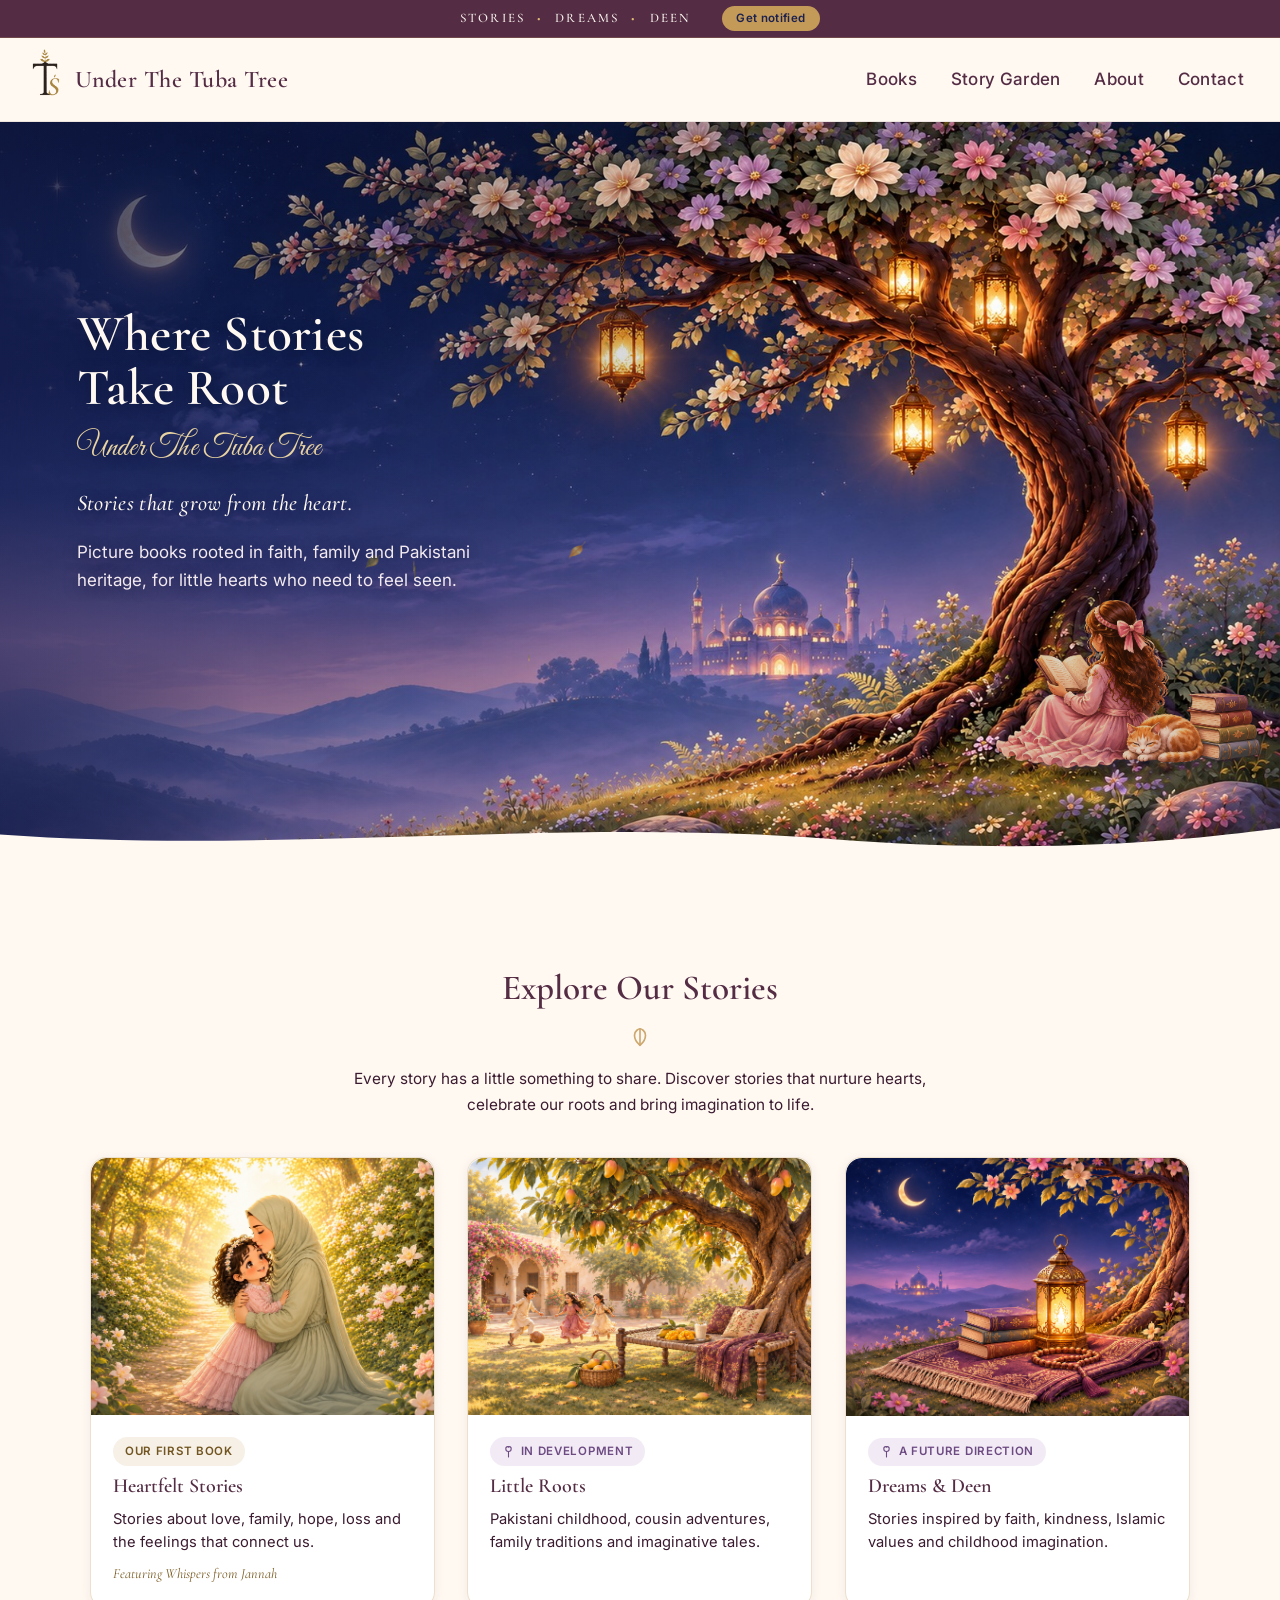
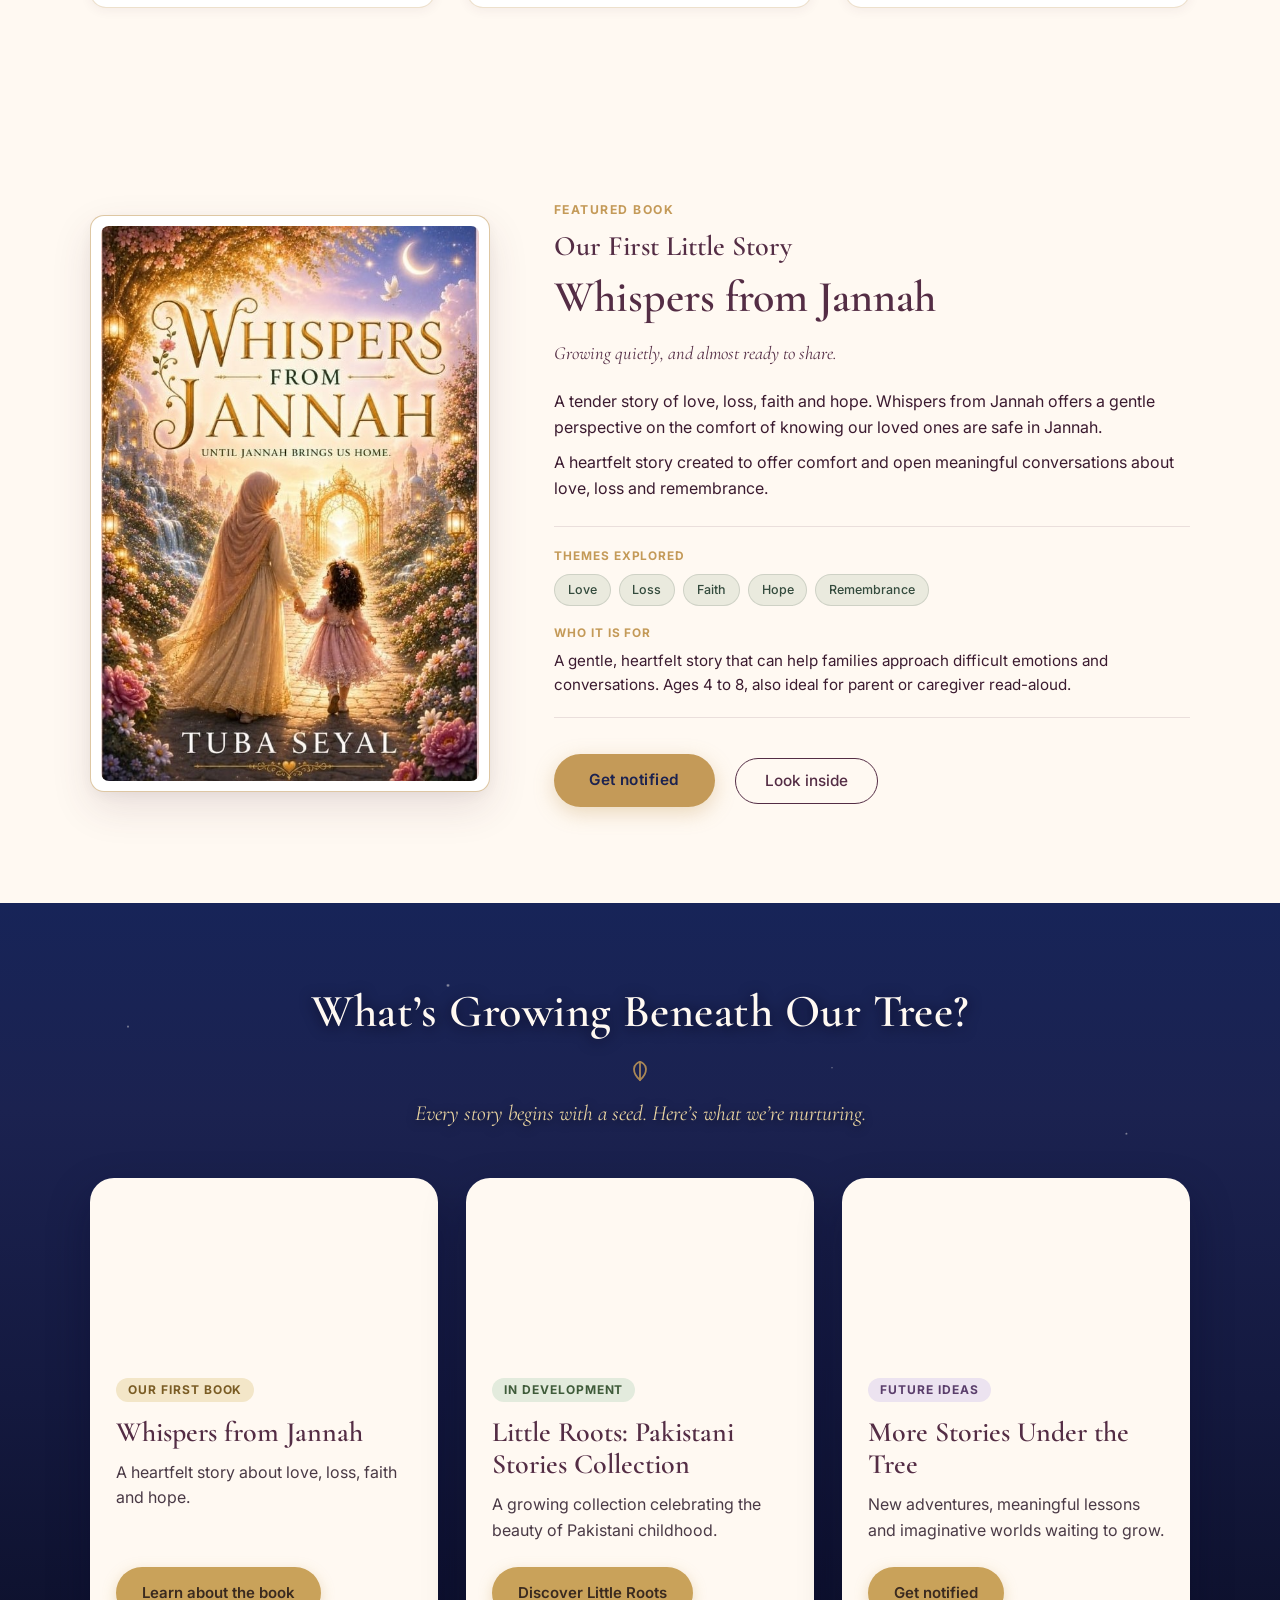
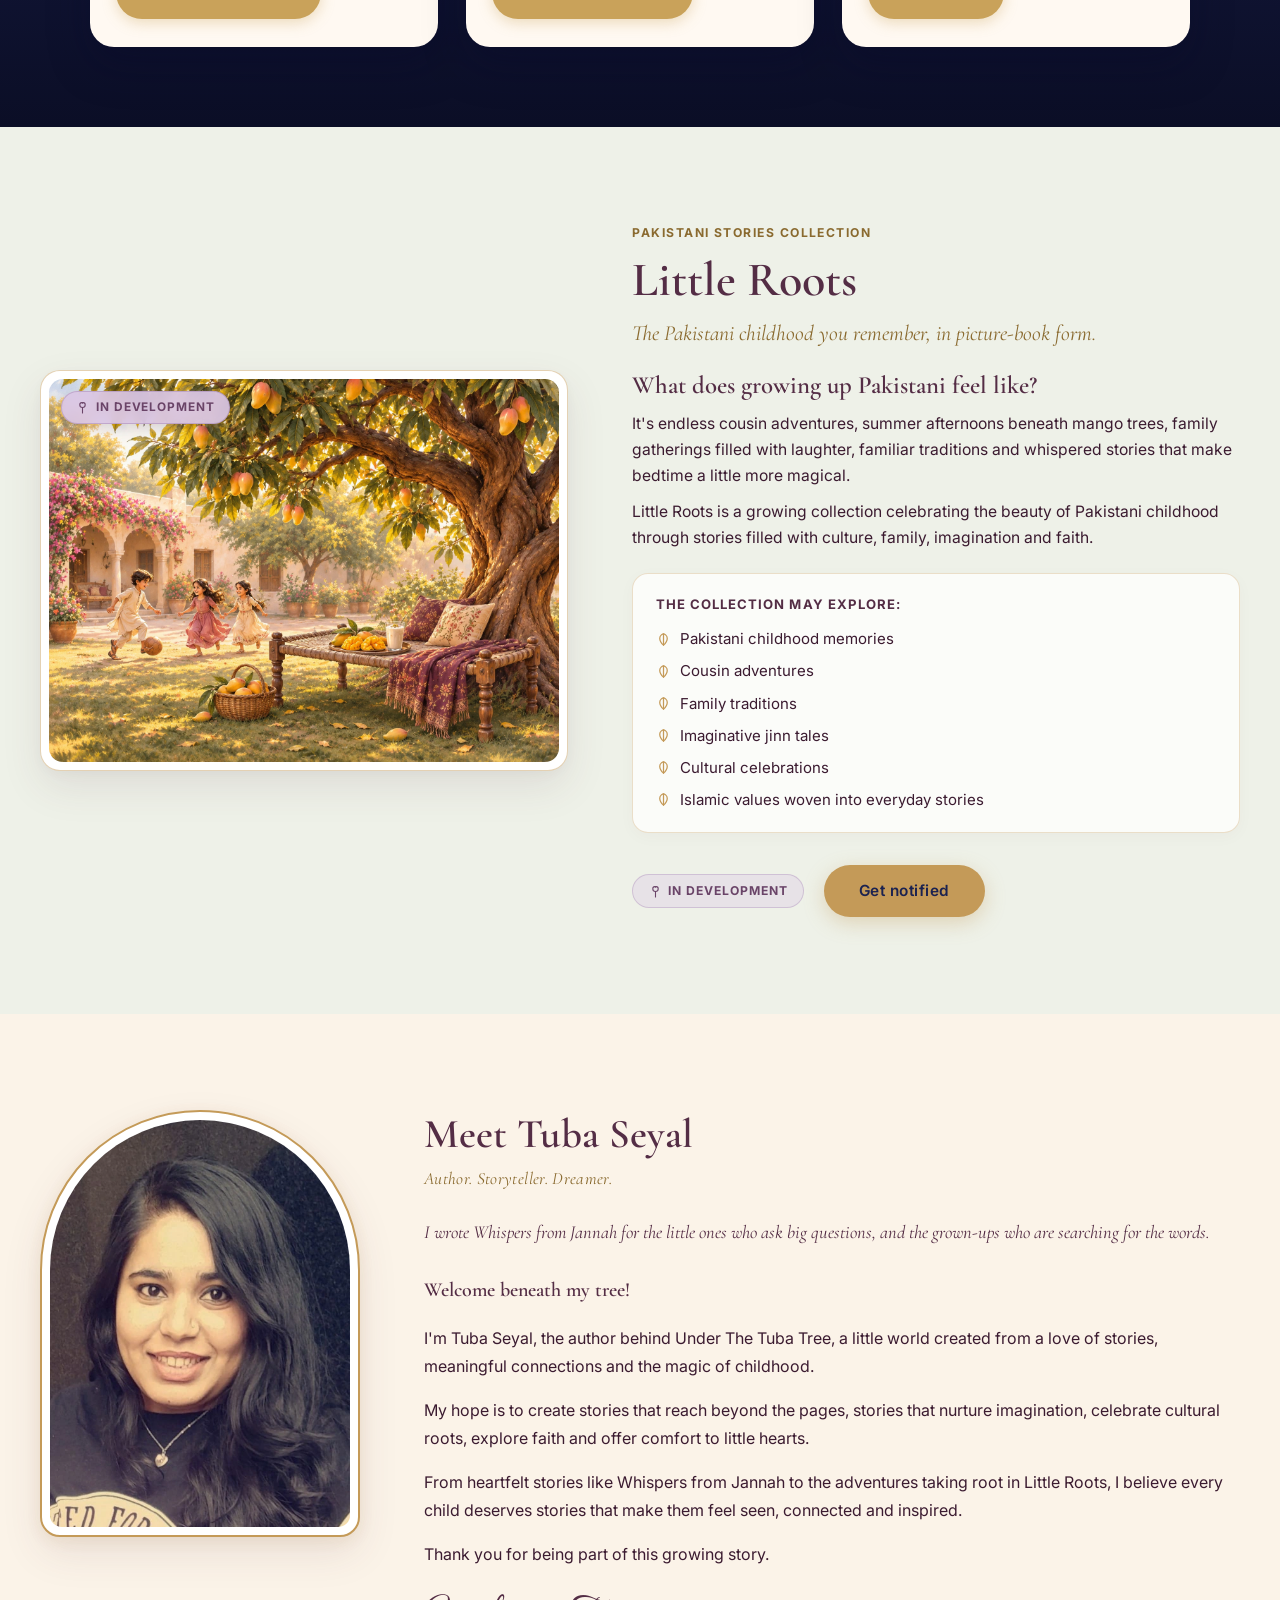
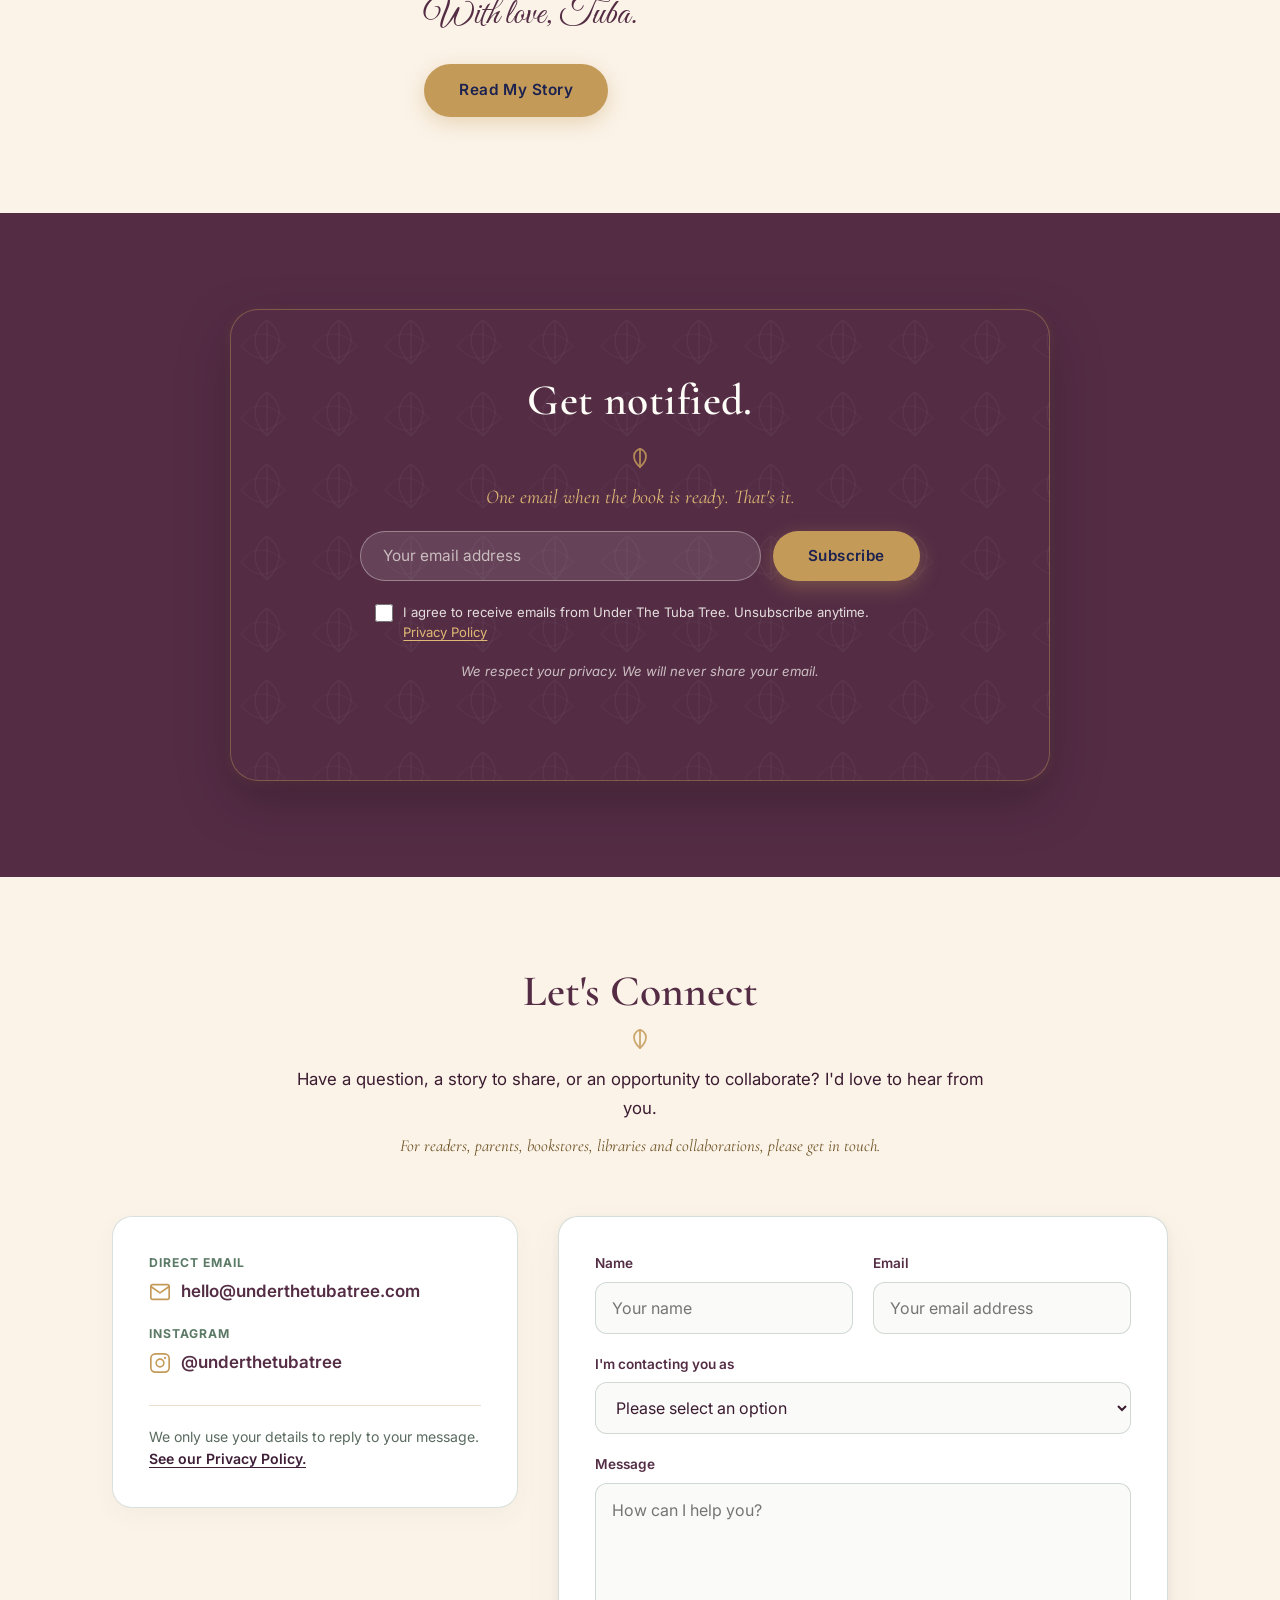
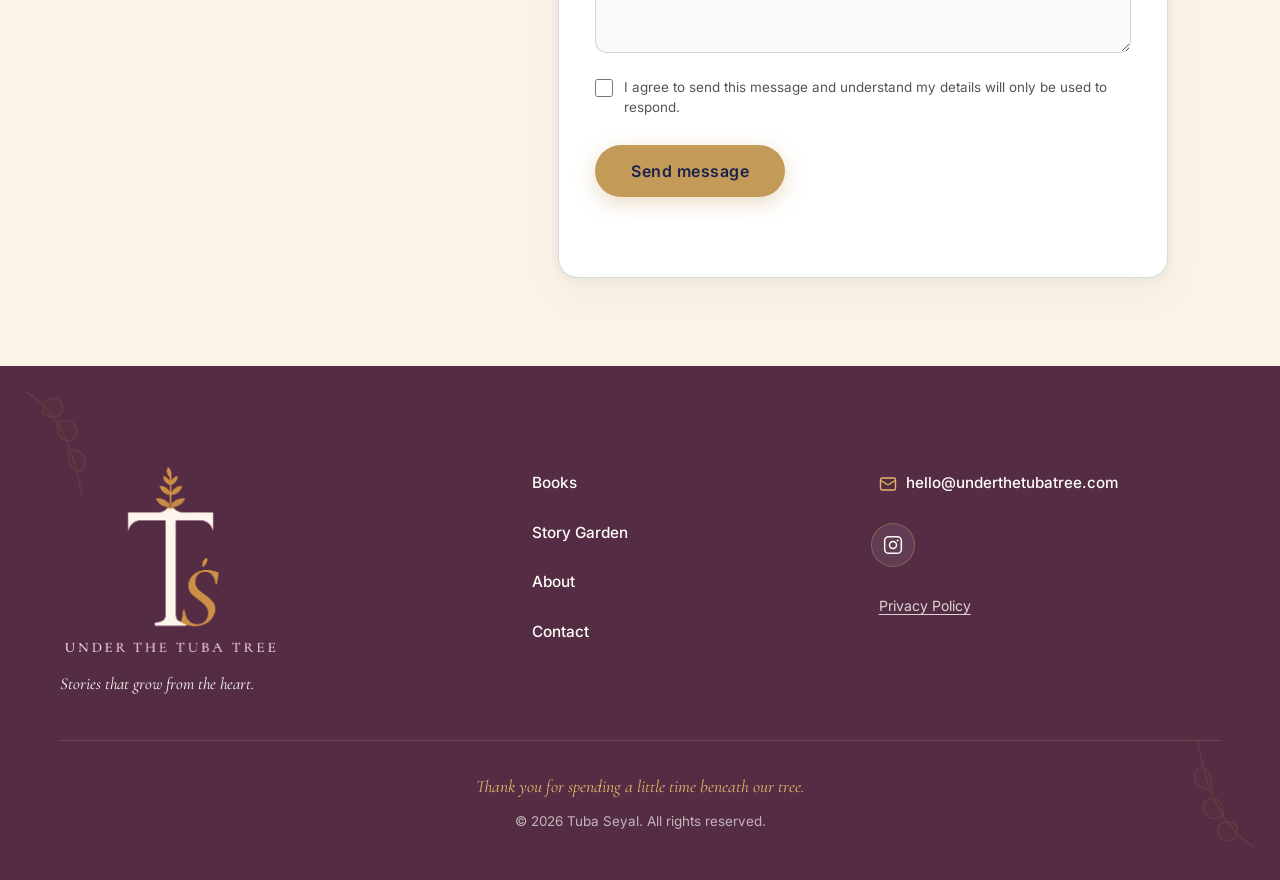
==== commit 603fe016: "g" ====
--- a/index.html
+++ b/index.html
@@ -246,7 +246,7 @@
     <!-- CSS stars background -->
     <div class="sg__stars" aria-hidden="true"></div>
     <!-- Slow decorative falling leaves (pointer-events none) -->
-    <div class="sg__falling-leaves" id="sgFallingLeaves" aria-hidden="true"></div>
+    <div class="sg__falling-leaves section-leaves-bg" id="sgFallingLeaves" aria-hidden="true"></div>
 
     <div class="section__container sg__container">
 
@@ -409,6 +409,8 @@
 
   <!-- ===== SECTION 7: GET NOTIFIED ===== -->
   <section class="newsletter-band" id="story-circle" aria-label="Get notified">
+    <!-- Slow decorative drifting leaves in section margins (pointer-events none, behind content) -->
+    <div class="section-leaves-bg" id="newsletterLeavesBg" aria-hidden="true"></div>
     <div class="section__container newsletter-band__inner reveal-on-scroll">
       <!-- Rounded card with deep plum #542D45 background & faint botanical leaf pattern -->
       <div class="newsletter-card">
@@ -432,7 +434,7 @@
 
           <!-- Email Input & Gold Subscribe Button -->
           <div class="newsletter-form__fields">
-            <input type="email" id="newsletterEmail" name="email" class="newsletter-form__input" placeholder="Your email address" required aria-describedby="newsletterMsg">
+            <input type="email" id="newsletterEmail" name="email" class="newsletter-form__input" placeholder="Your email address" required aria-describedby="newsletterStatus">
             <button type="submit" id="newsletterSubmitBtn" class="newsletter-form__btn btn-gold">Subscribe</button>
           </div>
 
@@ -447,10 +449,21 @@
           <!-- Note under the form -->
           <p class="newsletter-privacy-note">We respect your privacy. We will never share your email.</p>
 
-          <!-- Inline success and error messages -->
-          <div class="newsletter-form__messages" id="newsletterMsg" aria-live="polite">
-            <p class="newsletter-msg newsletter-msg--success" id="newsletterSuccess" hidden>Thank you, and welcome to the Story Circle! Please check your inbox to confirm your subscription.</p>
-            <p class="newsletter-msg newsletter-msg--error" id="newsletterError" hidden></p>
+          <!-- Inline status message (Single container) -->
+          <div class="newsletter-form__messages" id="newsletterMsg">
+            <div class="newsletter-msg" id="newsletterStatus" role="status" aria-live="polite" hidden>
+              <span class="newsletter-msg__icon-wrap" aria-hidden="true">
+                <svg class="newsletter-msg__icon newsletter-msg__icon--success" width="20" height="20" viewBox="0 0 20 20" fill="none" focusable="false">
+                  <circle cx="10" cy="10" r="9" stroke="#C9A25A" stroke-width="1.6"/>
+                  <path d="M6 10.2L8.6 12.8L14 7.5" stroke="#C9A25A" stroke-width="1.8" stroke-linecap="round" stroke-linejoin="round"/>
+                </svg>
+                <svg class="newsletter-msg__icon newsletter-msg__icon--error" width="20" height="20" viewBox="0 0 20 20" fill="none" focusable="false">
+                  <circle cx="10" cy="10" r="9" stroke="#E58A8A" stroke-width="1.6"/>
+                  <path d="M10 6v5M10 14h.01" stroke="#E58A8A" stroke-width="1.8" stroke-linecap="round"/>
+                </svg>
+              </span>
+              <span class="newsletter-msg__text" id="newsletterStatusText"></span>
+            </div>
           </div>
         </form>
       </div>
@@ -459,6 +472,8 @@
 
   <!-- ===== SECTION 8: CONTACT ===== -->
   <section class="contact-section" id="contact" aria-label="Let's Connect">
+    <!-- Slow decorative drifting leaves in section margins (pointer-events none, behind content) -->
+    <div class="section-leaves-bg" id="contactLeavesBg" aria-hidden="true"></div>
     <div class="section__container contact-container reveal-on-scroll">
       <div class="contact-header">
         <h2 class="contact-heading">
@@ -475,27 +490,29 @@
         <!-- Left Column: Direct Links & Privacy Note -->
         <div class="contact-info">
           <div class="contact-info-card">
-            <div class="contact-info-item">
-              <span class="contact-info-label">Direct Email</span>
-              <a href="mailto:hello@underthetubatree.com" class="contact-link contact-link--email">
-                <svg width="20" height="20" viewBox="0 0 24 24" fill="none" stroke="currentColor" stroke-width="1.8" stroke-linecap="round" stroke-linejoin="round" aria-hidden="true">
-                  <path d="M4 4h16c1.1 0 2 .9 2 2v12c0 1.1-.9 2-2 2H4c-1.1 0-2-.9-2-2V6c0-1.1.9-2 2-2z"/>
-                  <polyline points="22,6 12,13 2,6"/>
-                </svg>
-                <span>hello@underthetubatree.com</span>
-              </a>
-            </div>
-
-            <div class="contact-info-item">
-              <span class="contact-info-label">Instagram</span>
-              <a href="https://instagram.com/underthetubatree" target="_blank" rel="noopener" class="contact-link contact-link--instagram">
-                <svg width="20" height="20" viewBox="0 0 24 24" fill="none" stroke="currentColor" stroke-width="1.8" stroke-linecap="round" stroke-linejoin="round" aria-hidden="true">
-                  <rect x="2" y="2" width="20" height="20" rx="5"/>
-                  <circle cx="12" cy="12" r="4.2"/>
-                  <circle cx="17.5" cy="6.5" r="1.2" fill="currentColor" stroke="none"/>
-                </svg>
-                <span>@underthetubatree</span>
-              </a>
+            <div class="contact-info-top">
+              <div class="contact-info-item">
+                <span class="contact-info-label">Direct Email</span>
+                <a href="mailto:hello@underthetubatree.com" class="contact-link contact-link--email">
+                  <svg width="22" height="22" viewBox="0 0 24 24" fill="none" stroke="currentColor" stroke-width="1.8" stroke-linecap="round" stroke-linejoin="round" aria-hidden="true">
+                    <path d="M4 4h16c1.1 0 2 .9 2 2v12c0 1.1-.9 2-2 2H4c-1.1 0-2-.9-2-2V6c0-1.1.9-2 2-2z"/>
+                    <polyline points="22,6 12,13 2,6"/>
+                  </svg>
+                  <span class="contact-email-text">hello<wbr>@underthetubatree.com</span>
+                </a>
+              </div>
+
+              <div class="contact-info-item">
+                <span class="contact-info-label">Instagram</span>
+                <a href="https://instagram.com/underthetubatree" target="_blank" rel="noopener" class="contact-link contact-link--instagram">
+                  <svg width="22" height="22" viewBox="0 0 24 24" fill="none" stroke="currentColor" stroke-width="1.8" stroke-linecap="round" stroke-linejoin="round" aria-hidden="true">
+                    <rect x="2" y="2" width="20" height="20" rx="5"/>
+                    <circle cx="12" cy="12" r="4.2"/>
+                    <circle cx="17.5" cy="6.5" r="1.2" fill="currentColor" stroke="none"/>
+                  </svg>
+                  <span>@underthetubatree</span>
+                </a>
+              </div>
             </div>
 
             <p class="contact-privacy-note">We only use your details to reply to your message. <a href="/privacy-policy" class="contact-privacy-link">See our Privacy Policy.</a></p>
@@ -512,18 +529,21 @@
                 <input type="text" name="b_contact_hp" id="contactHp" tabindex="-1" autocomplete="off">
               </div>
 
-              <!-- Name -->
-              <div class="contact-field">
-                <label for="contactName" class="contact-label">Name</label>
-                <input type="text" id="contactName" name="name" class="contact-input" placeholder="Your name" required aria-describedby="contactNameError">
-                <span class="contact-field-error" id="contactNameError" hidden>Please enter your name.</span>
-              </div>
-
-              <!-- Email -->
-              <div class="contact-field">
-                <label for="contactEmail" class="contact-label">Email</label>
-                <input type="email" id="contactEmail" name="email" class="contact-input" placeholder="Your email address" required aria-describedby="contactEmailError">
-                <span class="contact-field-error" id="contactEmailError" hidden>Please enter a valid email address.</span>
+              <!-- Name & Email Row (side by side on desktop) -->
+              <div class="contact-form-row">
+                <!-- Name -->
+                <div class="contact-field">
+                  <label for="contactName" class="contact-label">Name</label>
+                  <input type="text" id="contactName" name="name" class="contact-input" placeholder="Your name" required aria-describedby="contactNameError">
+                  <span class="contact-field-error" id="contactNameError" hidden>Please enter your name.</span>
+                </div>
+
+                <!-- Email -->
+                <div class="contact-field">
+                  <label for="contactEmail" class="contact-label">Email</label>
+                  <input type="email" id="contactEmail" name="email" class="contact-input" placeholder="Your email address" required aria-describedby="contactEmailError">
+                  <span class="contact-field-error" id="contactEmailError" hidden>Please enter a valid email address.</span>
+                </div>
               </div>
 
               <!-- "I'm contacting you as" -->
@@ -558,12 +578,20 @@
               <!-- Submit button -->
               <button type="submit" id="contactSubmitBtn" class="btn-gold contact-submit-btn">Send message</button>
 
-              <!-- Messages & Mailto fallback -->
-              <div class="contact-messages" id="contactMessages" aria-live="polite">
-                <p class="contact-msg contact-msg--success" id="contactSuccess" hidden>Thank you, your message is on its way. I'll reply as soon as I can.</p>
-                <div class="contact-msg contact-msg--error" id="contactError" hidden>
-                  <span>Something went wrong while sending your message. Please reach out directly at </span>
-                  <a href="mailto:hello@underthetubatree.com" class="contact-fallback-email">hello@underthetubatree.com</a>.
+              <!-- Messages & Mailto fallback (Single Status Container) -->
+              <div class="contact-messages" id="contactMessages">
+                <div class="contact-msg" id="contactStatus" role="status" aria-live="polite" hidden>
+                  <span class="contact-msg__icon-wrap" aria-hidden="true">
+                    <svg class="contact-msg__icon contact-msg__icon--success" width="18" height="18" viewBox="0 0 20 20" fill="none" focusable="false">
+                      <circle cx="10" cy="10" r="9" stroke="currentColor" stroke-width="1.6"/>
+                      <path d="M6 10.2L8.6 12.8L14 7.5" stroke="currentColor" stroke-width="1.8" stroke-linecap="round" stroke-linejoin="round"/>
+                    </svg>
+                    <svg class="contact-msg__icon contact-msg__icon--error" width="18" height="18" viewBox="0 0 20 20" fill="none" focusable="false">
+                      <circle cx="10" cy="10" r="9" stroke="currentColor" stroke-width="1.6"/>
+                      <path d="M10 6v5M10 14h.01" stroke="currentColor" stroke-width="1.8" stroke-linecap="round"/>
+                    </svg>
+                  </span>
+                  <span class="contact-msg__text" id="contactStatusText"></span>
                 </div>
                 <div class="contact-mailto-fallback-wrap" id="contactMailtoFallback" hidden>
                   <p class="contact-fallback-note">Running in demo mode. You can also open your email app with your message prefilled:</p>
@@ -657,10 +685,7 @@
     </div>
   </footer>
 
-  <!-- Section margin drifting leaves (desktop/tablet decorative, visible only when section in view) -->
-  <div class="margin-leaves" id="marginLeaves" aria-hidden="true"></div>
-
   <!-- Main JavaScript (deferred for performance) -->
-  <script src="script.js?v=37" defer></script>
+  <script src="script.js?v=38" defer></script>
 </body>
 </html>
--- a/style.css
+++ b/style.css
@@ -66,6 +66,10 @@
   box-sizing: border-box;
   margin: 0;
   padding: 0;
+}
+
+[hidden] {
+  display: none !important;
 }
 
 html {
@@ -216,24 +220,60 @@
   transform: translateY(0);
 }
 
-/* Margin drifting leaves (decorative in page margins) */
-.margin-leaves {
-  position: fixed;
+/* Section background decorative leaves (strictly behind content, z-index 1) */
+.section-leaves-bg {
+  position: absolute;
   inset: 0;
   pointer-events: none;
-  z-index: 4;
   overflow: hidden;
-}
-
-.margin-leaf {
+  z-index: 1;
+}
+
+.section-leaf {
   position: absolute;
+  pointer-events: none;
   opacity: 0;
+  will-change: transform, opacity;
   transition: opacity 0.8s ease;
-  will-change: transform, opacity;
-}
-
-.margin-leaf.is-active {
+}
+
+.section-leaf.is-active {
   opacity: 0.35;
+}
+
+@keyframes sectionLeafSway {
+  0% {
+    transform: translateY(0) rotate(0deg) translateX(0);
+  }
+  50% {
+    transform: translateY(14px) rotate(8deg) translateX(8px);
+  }
+  100% {
+    transform: translateY(0) rotate(0deg) translateX(0);
+  }
+}
+
+.section-leaf.is-animating {
+  animation: sectionLeafSway 9s ease-in-out infinite alternate;
+}
+
+/* Ensure all content containers sit firmly in front of background leaves */
+.story-garden-section,
+.sg,
+.newsletter-band,
+.contact-section {
+  position: relative;
+  overflow: hidden;
+}
+
+.sg__container,
+.newsletter-band__inner,
+.newsletter-card,
+.contact-container,
+.contact-info-card,
+.contact-card {
+  position: relative;
+  z-index: 2;
 }
 
 /* Accessible Focus States */
@@ -2743,31 +2783,78 @@
   margin: 0;
 }
 
-/* Inline success & error messages */
+/* Inline status message for Newsletter (Single Status Container) */
 .newsletter-form__messages {
   min-height: 1.5rem;
 }
 
 .newsletter-msg {
-  font-family: var(--font-sans);
-  font-size: 0.92rem;
-  font-weight: 500;
+  font-family: 'Inter', var(--font-sans);
+  font-size: 16px;
   line-height: 1.5;
-  padding: 0.75rem 1.15rem;
-  border-radius: 10px;
-  margin: 0.5rem 0 0;
-}
-
+  box-sizing: border-box;
+  margin: 0.75rem 0 0;
+  background: #6B3A58;
+  border-radius: 14px;
+  padding: 14px 18px;
+  color: #FFF9F2;
+  display: flex;
+  align-items: flex-start;
+  gap: 12px;
+  text-align: left;
+}
+
+.newsletter-msg[data-type="success"],
 .newsletter-msg--success {
-  background: rgba(46, 125, 50, 0.25);
-  border: 1px solid rgba(190, 235, 193, 0.45);
-  color: #D2F2D0;
-}
-
+  background: #6B3A58;
+  border: 1px solid #C9A25A;
+  border-radius: 14px;
+  color: #FFF9F2;
+}
+
+.newsletter-msg[data-type="error"],
 .newsletter-msg--error {
-  background: rgba(180, 40, 40, 0.25);
-  border: 1px solid rgba(255, 192, 192, 0.45);
-  color: #FFD4D4;
+  background: #6B3A58;
+  border: 1px solid #E58A8A;
+  border-radius: 14px;
+  color: #FFF9F2;
+}
+
+.newsletter-msg__icon-wrap {
+  display: flex;
+  align-items: center;
+  justify-content: center;
+  flex-shrink: 0;
+  margin-top: 2px;
+}
+
+.newsletter-msg__icon {
+  display: none;
+  width: 20px;
+  height: 20px;
+  flex-shrink: 0;
+}
+
+.newsletter-msg[data-type="success"] .newsletter-msg__icon--success,
+.newsletter-msg--success .newsletter-msg__icon--success,
+.newsletter-msg--success .newsletter-msg__icon {
+  display: block;
+  color: #C9A25A;
+}
+
+.newsletter-msg[data-type="error"] .newsletter-msg__icon--error,
+.newsletter-msg--error .newsletter-msg__icon--error,
+.newsletter-msg--error .newsletter-msg__icon {
+  display: block;
+  color: #E58A8A;
+}
+
+.newsletter-msg__text {
+  flex: 1;
+  font-family: 'Inter', var(--font-sans);
+  font-size: 16px;
+  font-weight: 400;
+  color: #FFF9F2;
 }
 
 /* ==========================================================================
@@ -3009,23 +3096,34 @@
    Ivory background with sage accents, two-column layout, left info cards,
    right ivory card with form, inline validation, Mailer/mailto fallback.
    ========================================================================== */
+/* ==========================================================================
+   CONTACT SECTION (id="contact")
+   Base styling: Mobile-first (< 900px)
+   One column, info card first, form card second, 20px gap, 24px padding,
+   24px radius, stacked full-width fields, 52px tall inputs & Send button.
+   ========================================================================== */
 .contact-section {
   position: relative;
   background-color: #FBF3E8; /* Warmer ivory */
-  padding: 96px 2rem;
-  overflow-x: hidden;
+  padding: 64px 20px;
+  overflow: clip;
   border-top: none;
 }
 
 .contact-container {
-  max-width: 1140px;
+  max-width: 640px;
   margin: 0 auto;
+  padding: 0;
+  width: 100%;
+  box-sizing: border-box;
+  position: relative;
+  z-index: 2;
 }
 
 .contact-header {
   text-align: center;
   max-width: 720px;
-  margin: 0 auto 3.5rem;
+  margin: 0 auto 2.25rem;
 }
 
 .contact-heading {
@@ -3053,26 +3151,39 @@
   margin: 0;
 }
 
+/* Below 900px: ONE column, 20px gap */
 .contact-grid {
   display: grid;
-  grid-template-columns: 1fr 1.35fr;
-  gap: 3.5rem;
-  align-items: start;
-}
-
-/* Left Column: Direct Links & Privacy Note */
+  grid-template-columns: 1fr;
+  gap: 20px;
+  width: 100%;
+  box-sizing: border-box;
+}
+
+/* Left Column / Info Card: first on mobile & tablet */
 .contact-info {
   display: flex;
   flex-direction: column;
-  gap: 1.75rem;
+  width: 100%;
+  order: 1;
 }
 
 .contact-info-card {
   background: #FFFFFF;
   border: 1.5px solid rgba(107, 134, 115, 0.25); /* Sage accent border */
-  border-radius: 18px;
-  padding: 1.75rem 1.75rem;
+  border-radius: 24px;
+  padding: 24px;
   box-shadow: 0 8px 24px rgba(84, 45, 69, 0.04);
+  display: flex;
+  flex-direction: column;
+  gap: 1.5rem;
+  width: 100%;
+  box-sizing: border-box;
+  position: relative;
+  z-index: 2;
+}
+
+.contact-info-top {
   display: flex;
   flex-direction: column;
   gap: 1.5rem;
@@ -3098,12 +3209,25 @@
   align-items: center;
   gap: 0.65rem;
   font-family: var(--font-sans);
-  font-size: 1.05rem;
+  font-size: clamp(15px, 4.4vw, 17px);
   font-weight: 600;
   color: var(--color-deep-plum);
   text-decoration: none;
   transition: color 0.2s ease, transform 0.2s ease;
-  word-break: break-all;
+  word-break: normal;
+  overflow-wrap: break-word;
+}
+
+.contact-link--email span {
+  white-space: nowrap;
+}
+
+@media (max-width: 350px) {
+  .contact-link--email span {
+    white-space: normal;
+    word-break: normal;
+    overflow-wrap: break-word;
+  }
 }
 
 .contact-link svg {
@@ -3128,7 +3252,7 @@
   line-height: 1.6;
   color: #5A6B5F; /* Sage muted text */
   margin: 0;
-  padding: 0.5rem 0.25rem 0;
+  padding: 0;
 }
 
 .contact-privacy-link {
@@ -3143,20 +3267,39 @@
   color: var(--color-gold);
 }
 
-/* Right Column: Ivory Contact Form Card */
+/* Right Column / Form Card: second on mobile & tablet */
+.contact-form-wrap {
+  display: flex;
+  flex-direction: column;
+  width: 100%;
+  order: 2;
+}
+
 .contact-card {
   background: #FFFFFF;
   border: 1.5px solid rgba(107, 134, 115, 0.28); /* Sage accent border */
-  border-radius: 20px;
-  padding: 2.25rem 2.25rem;
+  border-radius: 24px;
+  padding: 24px;
   box-shadow: 0 16px 40px rgba(84, 45, 69, 0.05), 0 2px 10px rgba(107, 134, 115, 0.08);
   box-sizing: border-box;
+  width: 100%;
+  position: relative;
+  z-index: 2;
 }
 
 .contact-form {
   display: flex;
   flex-direction: column;
   gap: 1.25rem;
+  width: 100%;
+}
+
+/* Below 900px: Stacked full-width Name & Email */
+.contact-form-row {
+  display: flex;
+  flex-direction: column;
+  gap: 1.25rem;
+  width: 100%;
 }
 
 .contact-field {
@@ -3164,6 +3307,7 @@
   flex-direction: column;
   gap: 0.45rem;
   text-align: left;
+  width: 100%;
 }
 
 .contact-label {
@@ -3174,19 +3318,35 @@
 }
 
 .contact-input,
-.contact-select,
+.contact-select {
+  width: 100%;
+  box-sizing: border-box;
+  padding: 0 1rem;
+  height: 52px;
+  min-height: 52px;
+  border: 1.5px solid rgba(107, 134, 115, 0.3);
+  border-radius: 12px;
+  background: #FAFBF9;
+  font-family: var(--font-sans);
+  font-size: 16px;
+  color: var(--color-text-dark);
+  outline: none;
+  transition: border-color 0.2s ease, background 0.2s ease, box-shadow 0.2s ease;
+}
+
 .contact-textarea {
   width: 100%;
   box-sizing: border-box;
-  padding: 0.75rem 1rem;
-  min-height: 44px;
+  padding: 1rem;
+  min-height: 170px;
   border: 1.5px solid rgba(107, 134, 115, 0.3);
-  border-radius: 10px;
+  border-radius: 12px;
   background: #FAFBF9;
   font-family: var(--font-sans);
-  font-size: 0.96rem;
+  font-size: 16px;
   color: var(--color-text-dark);
   outline: none;
+  resize: vertical;
   transition: border-color 0.2s ease, background 0.2s ease, box-shadow 0.2s ease;
 }
 
@@ -3195,12 +3355,8 @@
 .contact-textarea:focus {
   border-color: var(--color-gold);
   background: #FFFFFF;
-  box-shadow: 0 0 0 3px rgba(196, 154, 88, 0.15);
-}
-
-.contact-textarea {
-  min-height: 110px;
-  resize: vertical;
+  box-shadow: 0 0 0 3px rgba(196, 154, 88, 0.22);
+  outline: none;
 }
 
 .contact-select {
@@ -3214,6 +3370,7 @@
   gap: 0.65rem;
   text-align: left;
   margin-top: 0.2rem;
+  width: 100%;
 }
 
 .contact-consent__checkbox {
@@ -3242,16 +3399,21 @@
   margin-top: 0.2rem;
 }
 
+/* Full width Send button below 900px */
 .contact-submit-btn {
-  min-height: 44px;
-  padding: 0.85rem 2rem;
-  font-size: 0.98rem;
+  height: 52px;
+  min-height: 52px;
+  width: 100%;
+  padding: 0 1.5rem;
+  font-size: 1rem;
   margin-top: 0.5rem;
   border-radius: 999px;
   cursor: pointer;
   display: inline-flex;
   align-items: center;
   justify-content: center;
+  text-align: center;
+  box-sizing: border-box;
 }
 
 .contact-submit-btn:disabled {
@@ -3260,7 +3422,7 @@
   transform: none !important;
 }
 
-/* Inline success & error messages */
+/* Inline success & error messages (Single Status Container) */
 .contact-messages {
   min-height: 1.5rem;
 }
@@ -3274,18 +3436,55 @@
   border-radius: 10px;
   margin: 0.65rem 0 0;
   text-align: left;
-}
-
+  display: flex;
+  align-items: flex-start;
+  gap: 10px;
+  box-sizing: border-box;
+}
+
+.contact-msg[data-type="success"],
 .contact-msg--success {
   background: rgba(46, 125, 50, 0.1);
   border: 1px solid rgba(46, 125, 50, 0.35);
   color: #1E6B27;
 }
 
+.contact-msg[data-type="error"],
 .contact-msg--error {
   background: rgba(180, 40, 40, 0.1);
   border: 1px solid rgba(180, 40, 40, 0.35);
   color: #A92323;
+}
+
+.contact-msg__icon-wrap {
+  display: flex;
+  align-items: center;
+  justify-content: center;
+  flex-shrink: 0;
+  margin-top: 2px;
+}
+
+.contact-msg__icon {
+  display: none;
+  width: 18px;
+  height: 18px;
+  flex-shrink: 0;
+}
+
+.contact-msg[data-type="success"] .contact-msg__icon--success,
+.contact-msg--success .contact-msg__icon--success {
+  display: block;
+  color: #1E6B27;
+}
+
+.contact-msg[data-type="error"] .contact-msg__icon--error,
+.contact-msg--error .contact-msg__icon--error {
+  display: block;
+  color: #A92323;
+}
+
+.contact-msg__text {
+  flex: 1;
 }
 
 .contact-fallback-email {
@@ -3314,11 +3513,120 @@
   display: inline-flex;
   align-items: center;
   justify-content: center;
+  width: 100%;
   min-height: 44px;
   padding: 0.65rem 1.4rem;
   font-size: 0.92rem;
   border-radius: 999px;
   text-decoration: none;
+  text-align: center;
+  box-sizing: border-box;
+}
+
+/* ==========================================================================
+   DESKTOP ONLY REDESIGN (≥ 900px)
+   Two-column grid 0.8fr / 1.2fr, 36px padding, side-by-side Name and Email,
+   decorative blossom branch with lantern, equal-height cards, 88px section padding,
+   left-aligned Send button.
+   ========================================================================== */
+@media (min-width: 900px) {
+  .contact-section {
+    padding: 88px 32px;
+  }
+
+  .contact-container {
+    max-width: 1120px;
+    margin: 0 auto;
+    padding: 0 32px;
+  }
+
+  .contact-header {
+    margin: 0 auto 56px;
+  }
+
+  .contact-grid {
+    grid-template-columns: 0.8fr 1.2fr;
+    gap: 40px;
+    align-items: start;
+  }
+
+  .contact-info {
+    position: sticky;
+    top: calc(var(--header-h, 120px) + 24px);
+    height: auto;
+    order: unset;
+  }
+
+  .contact-info-card {
+    position: sticky;
+    top: calc(var(--header-h, 120px) + 24px);
+    height: auto;
+    padding: 36px;
+    border-radius: 20px;
+    gap: 0;
+  }
+
+  .contact-info-top {
+    gap: 18px;
+  }
+
+  .contact-link {
+    font-size: 17px;
+    word-break: normal;
+  }
+
+  .contact-link svg {
+    width: 22px;
+    height: 22px;
+  }
+
+  .contact-link--email {
+    font-size: 17px;
+    gap: 0.65rem;
+  }
+
+  .contact-link--email span {
+    white-space: nowrap;
+  }
+
+  .contact-privacy-note {
+    margin-top: 28px;
+    padding-top: 20px;
+    border-top: 1px solid rgba(196, 154, 88, 0.30);
+  }
+
+  .contact-form-wrap {
+    height: auto;
+    order: unset;
+  }
+
+  .contact-card {
+    padding: 36px;
+    border-radius: 20px;
+    height: auto;
+  }
+
+  .contact-form {
+    height: auto;
+  }
+
+  /* Name and Email side by side in two columns */
+  .contact-form-row {
+    display: grid;
+    grid-template-columns: 1fr 1fr;
+    gap: 1.25rem;
+  }
+
+  /* Left-aligned Send button (width auto) */
+  .contact-submit-btn {
+    width: auto;
+    align-self: flex-start;
+    padding: 0 2.25rem;
+  }
+
+  .contact-mailto-btn {
+    width: auto;
+  }
 }
 
 /* ==========================================================================
@@ -4412,48 +4720,6 @@
     max-width: 100%;
   }
 
-  /* Contact Section Mobile (64px top and bottom) */
-  .contact-section {
-    padding: 64px 20px;
-    overflow-x: hidden;
-  }
-
-  .contact-header {
-    margin-bottom: 2.25rem;
-    text-align: center;
-  }
-
-  .contact-grid {
-    grid-template-columns: 1fr;
-    gap: 2.25rem;
-  }
-
-  .contact-info-card {
-    padding: 1.5rem 1.25rem;
-  }
-
-  .contact-card {
-    padding: 1.75rem 1.25rem;
-    border-radius: 16px;
-    width: 100%;
-    box-sizing: border-box;
-  }
-
-  .contact-input,
-  .contact-select,
-  .contact-textarea {
-    min-height: 44px;
-    font-size: 16px; /* Prevents auto-zoom on mobile */
-  }
-
-  .contact-submit-btn,
-  .contact-mailto-btn {
-    width: 100%;
-    min-height: 44px;
-    justify-content: center;
-    text-align: center;
-  }
-
   .site-footer {
     padding: 64px 20px 36px;
   }
@@ -4574,7 +4840,9 @@
 
   .leaves-canvas,
   .sg__drift-canvas,
-  .margin-leaves {
+  .margin-leaves,
+  .section-leaves-bg,
+  .section-leaf {
     display: none !important;
   }
 
@@ -4586,7 +4854,8 @@
 
   .sg-leaf__img,
   .sg-leaf-btn__sway,
-  .sg-drift-leaf {
+  .sg-drift-leaf,
+  .section-leaf {
     animation: none !important;
   }
 }
